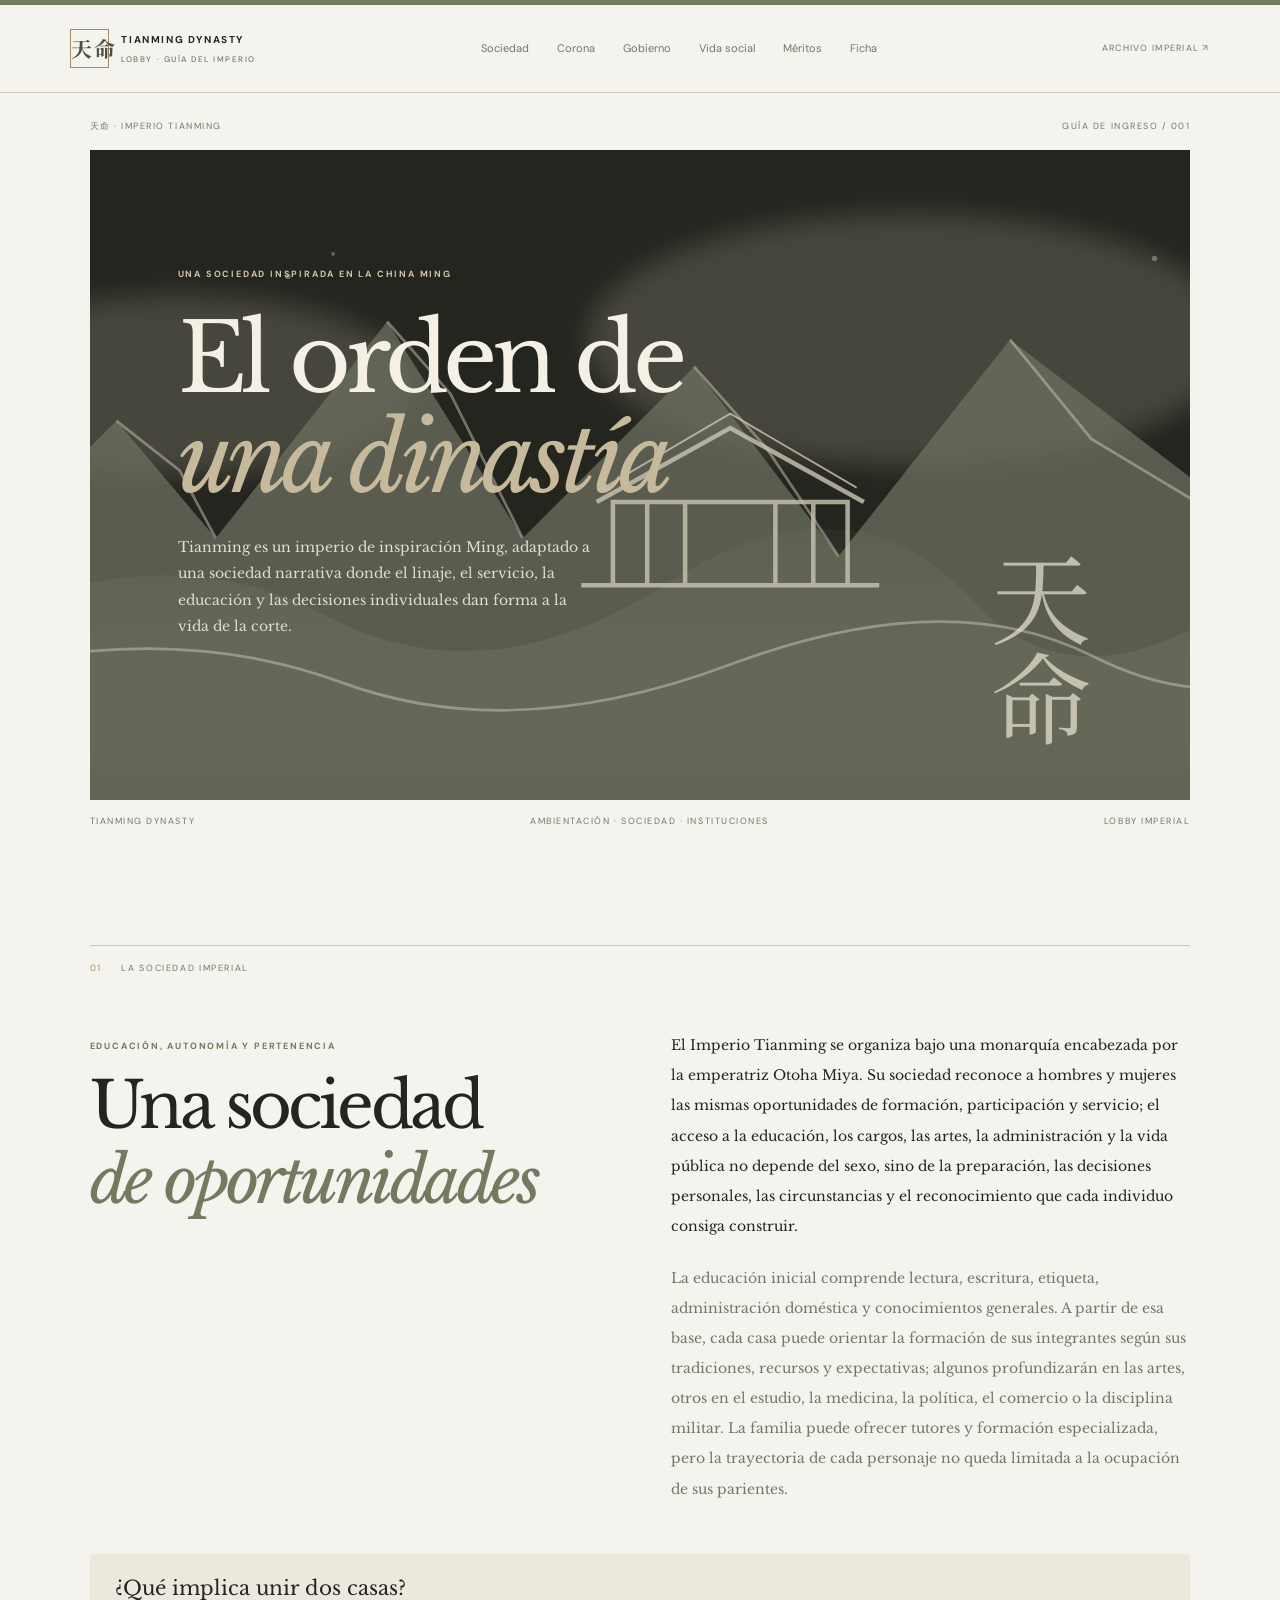
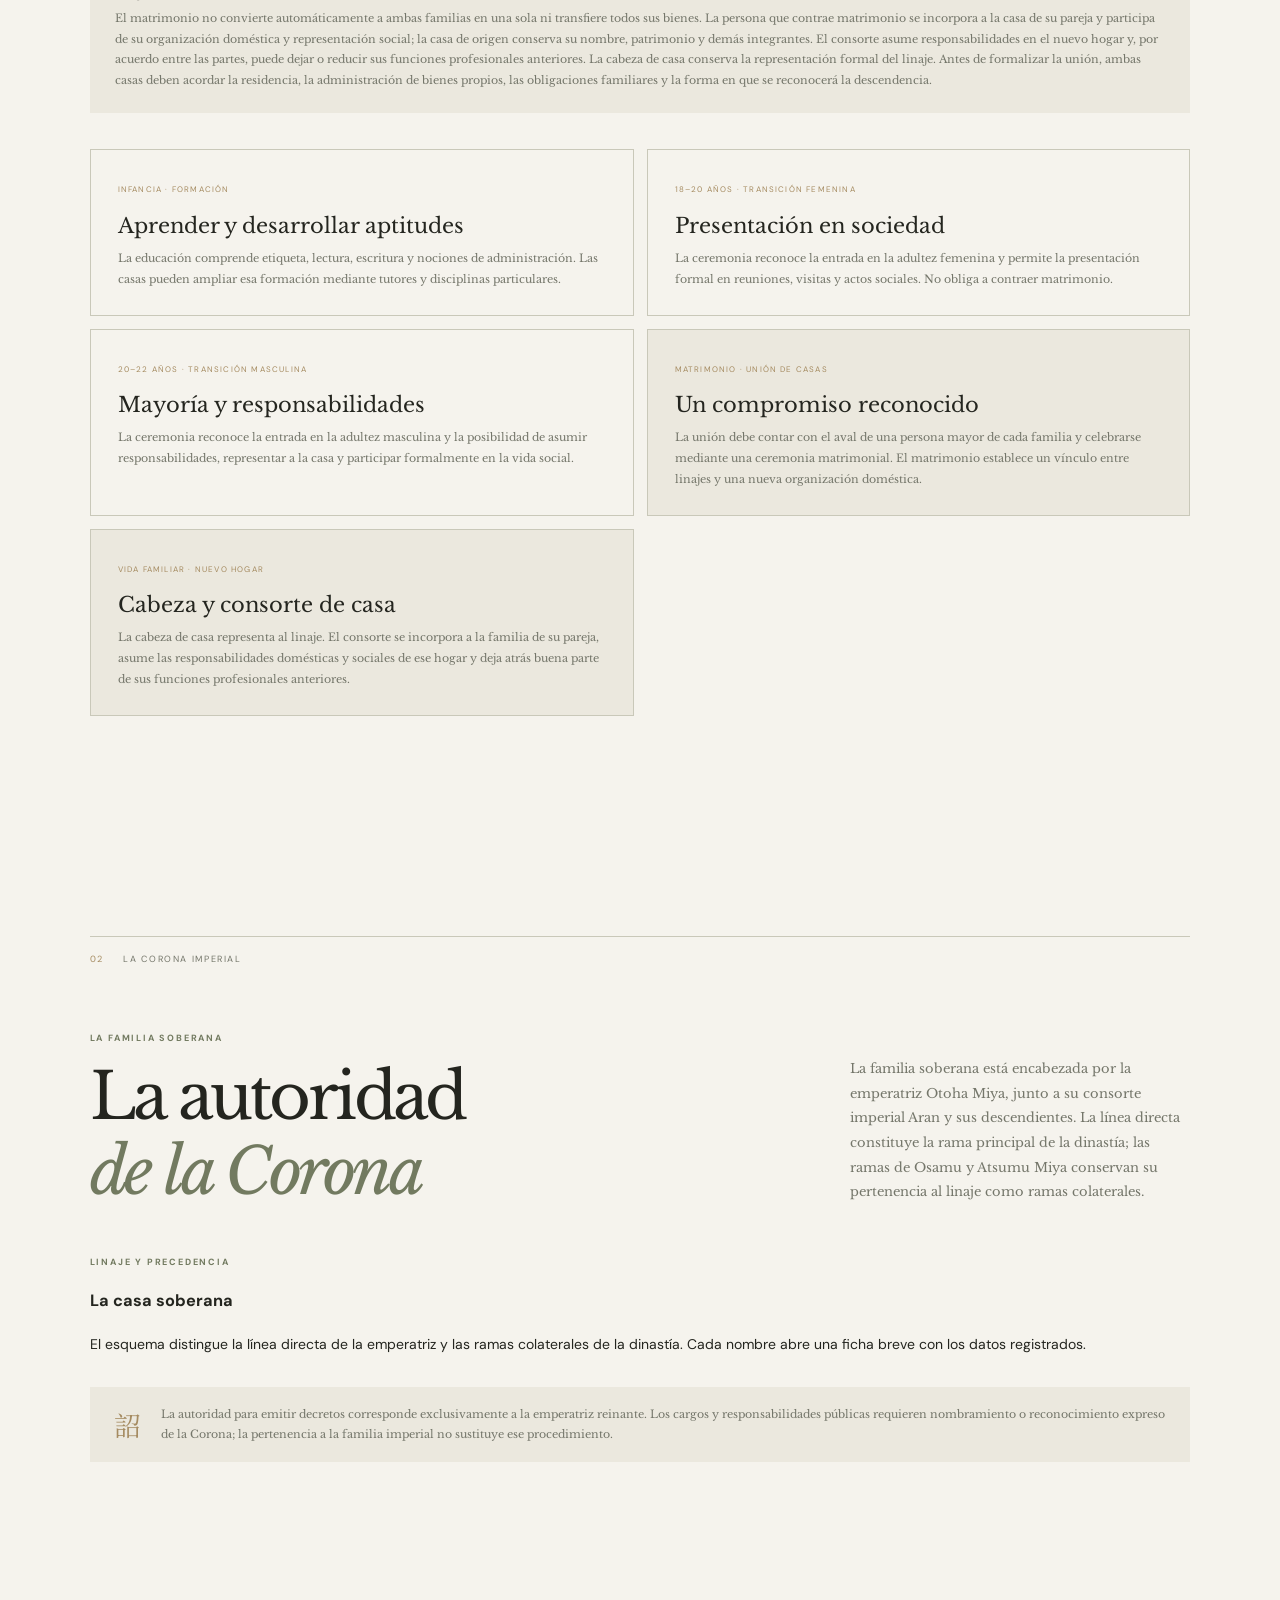
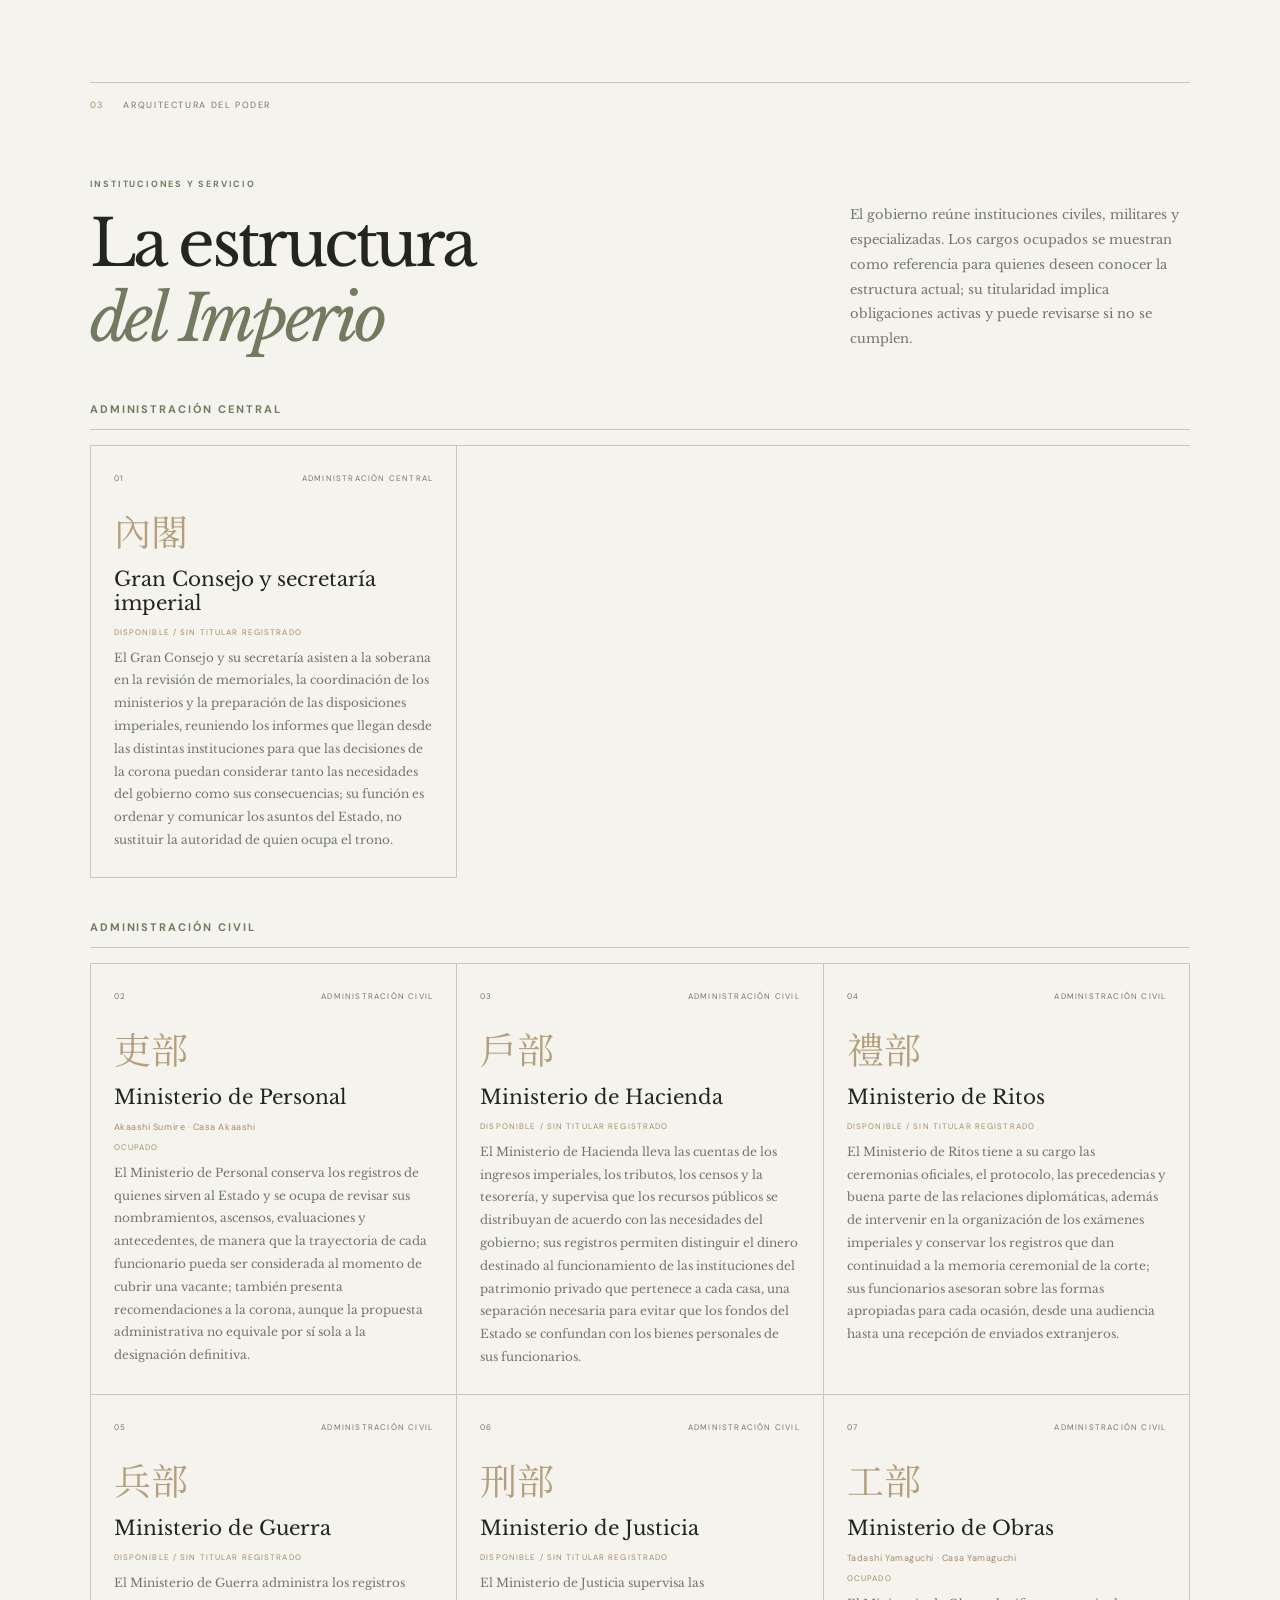
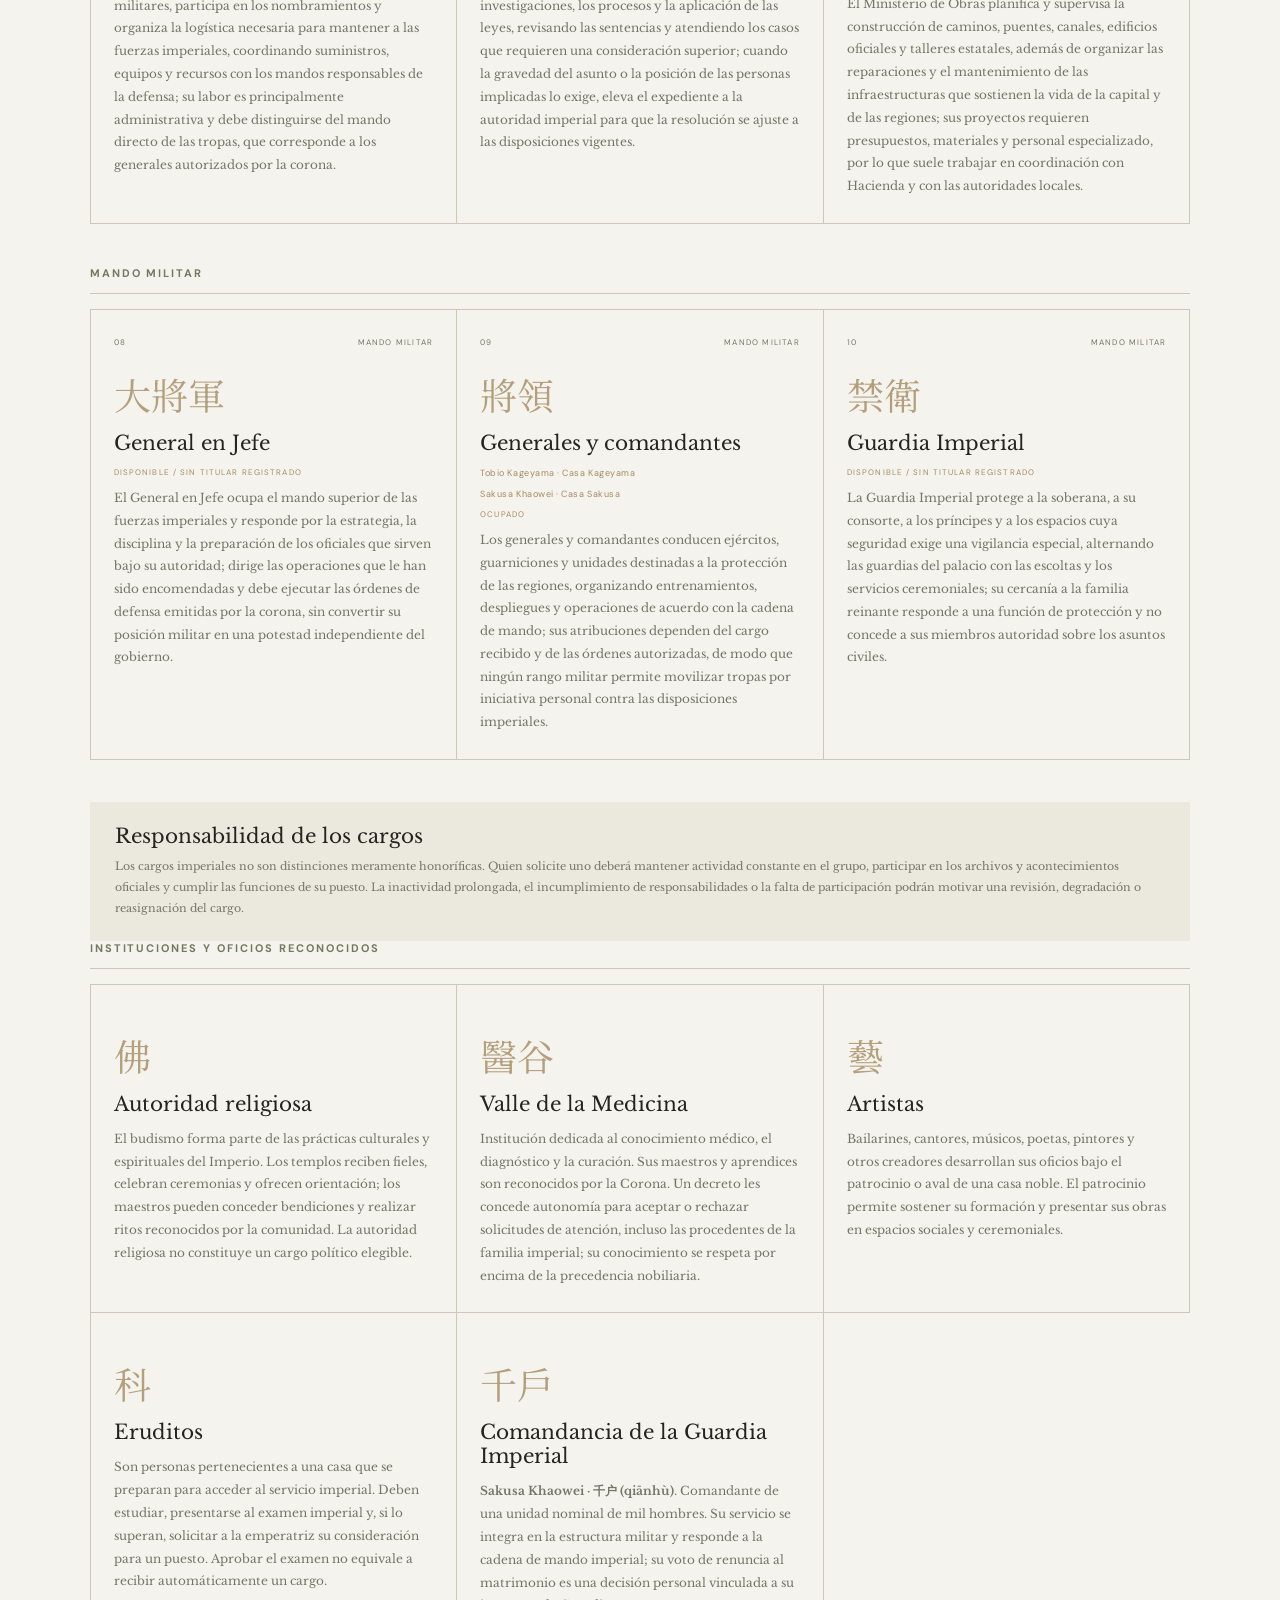
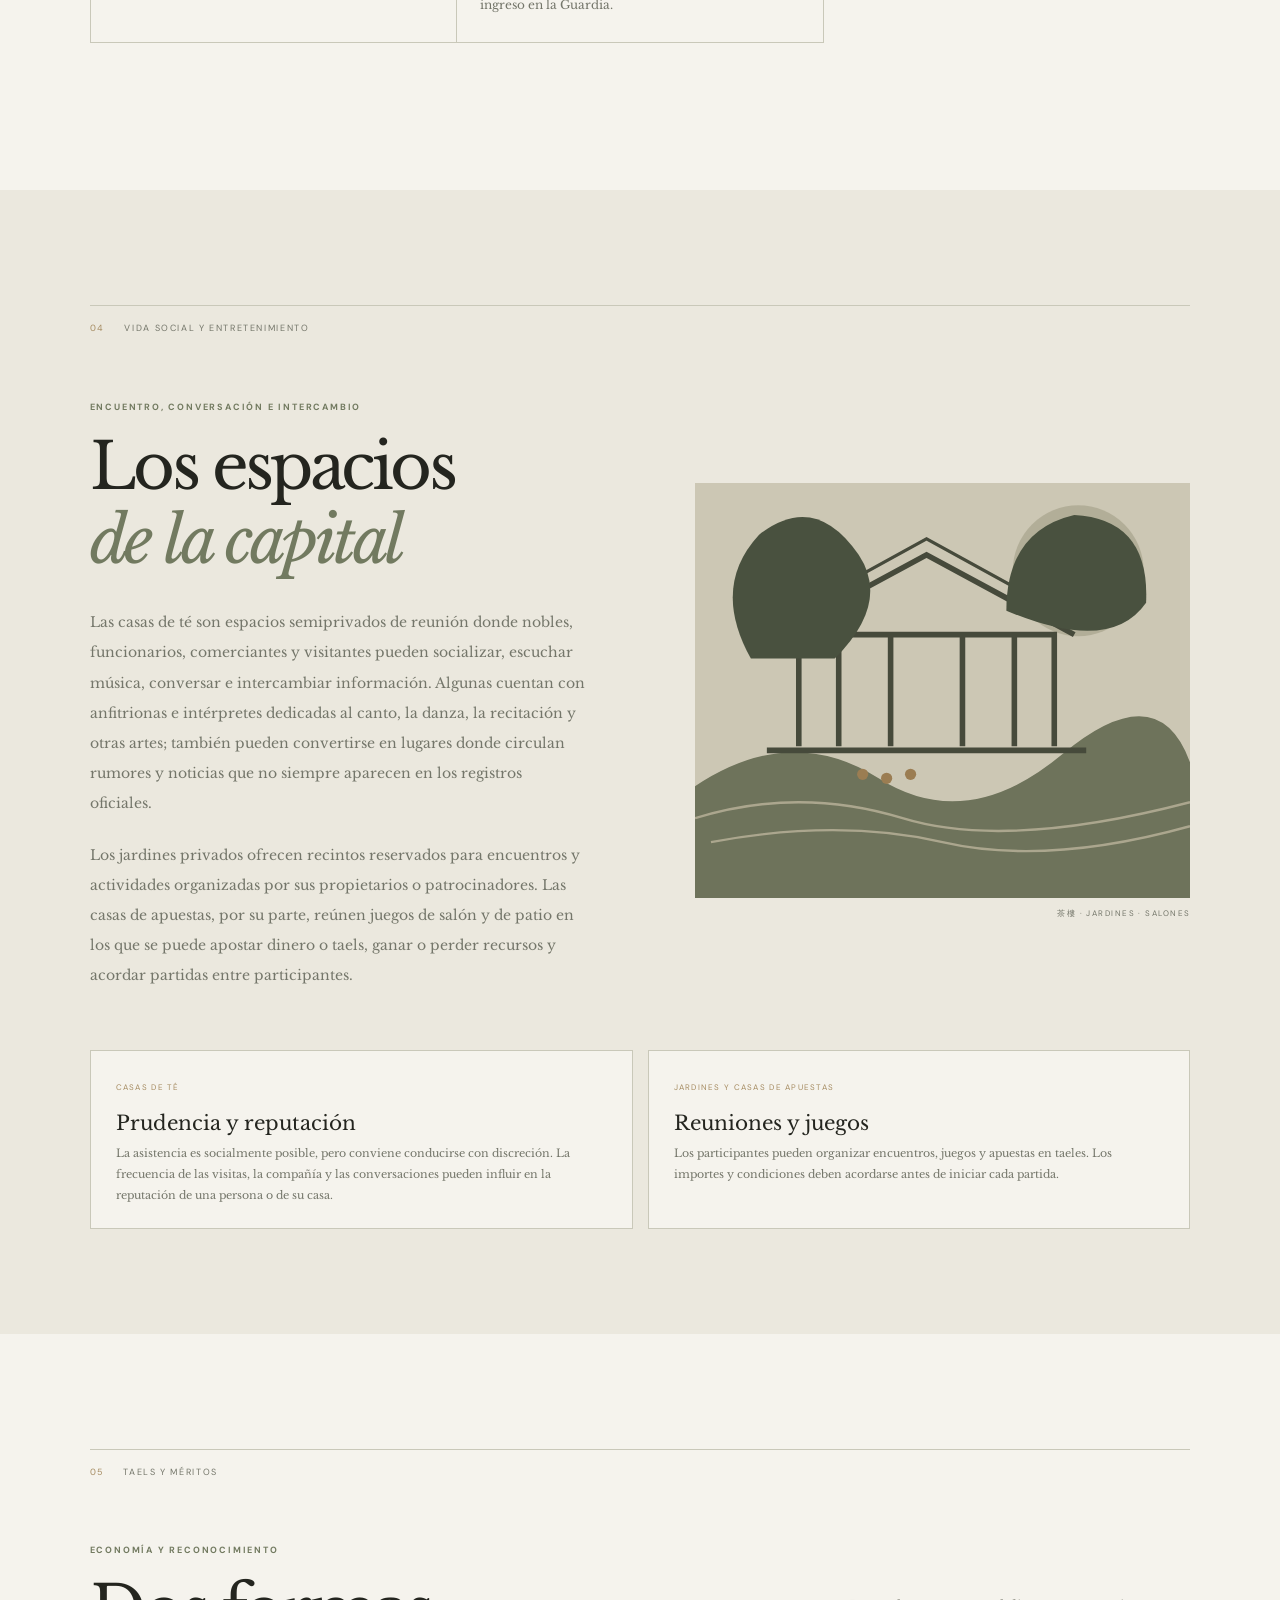
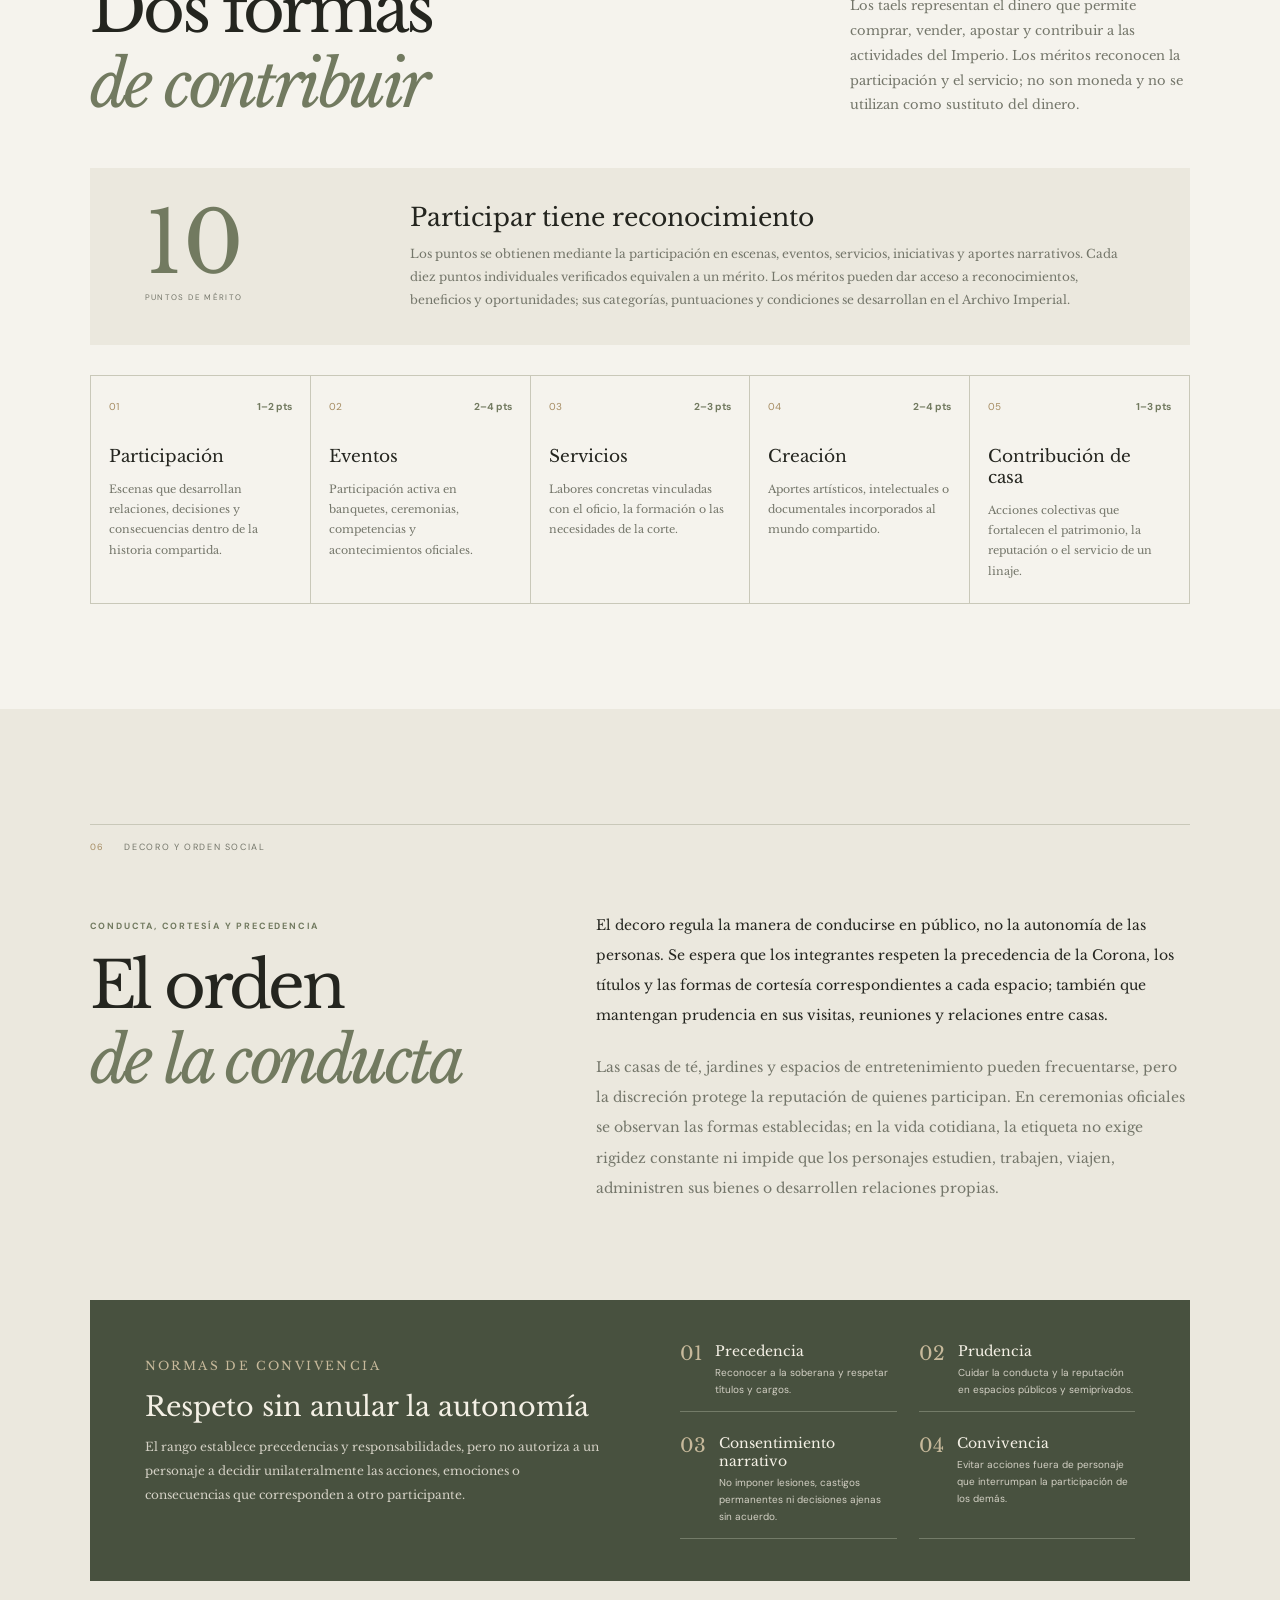
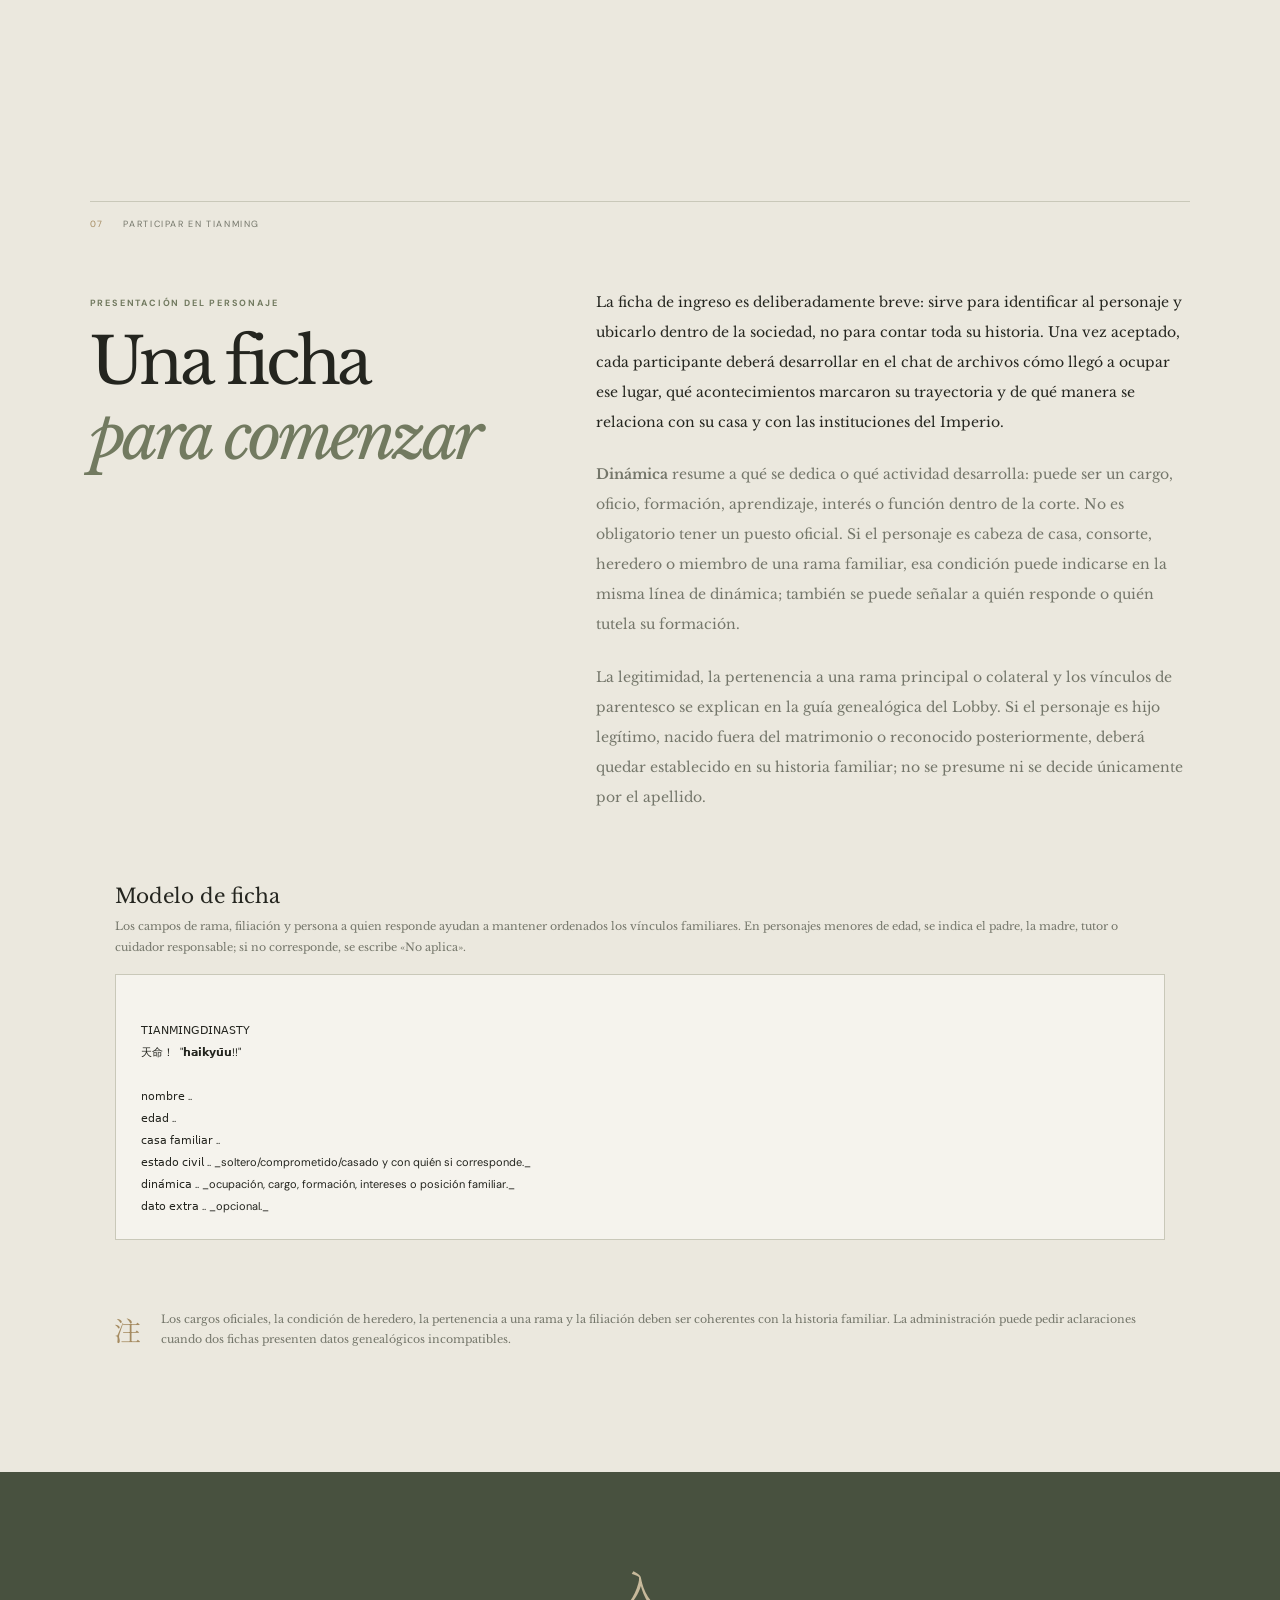
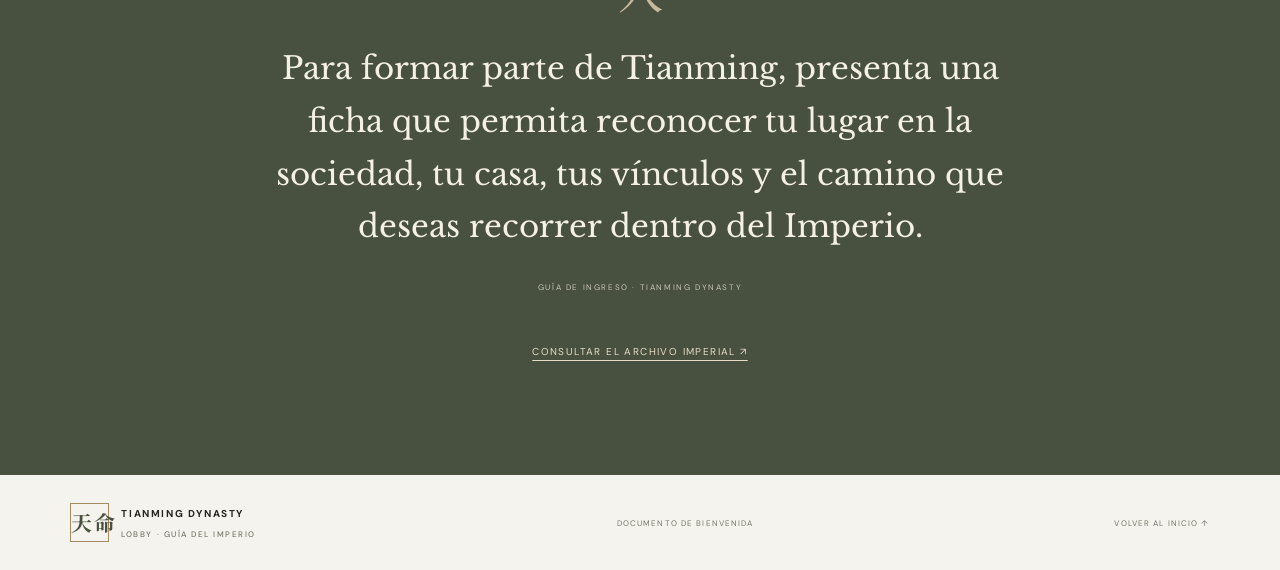
==== index.html @ 3865bdd5 "Replace imperial family cards with interactive dynasty tree" ====
<!doctype html>
<html lang="es">
<head>
  <meta charset="utf-8">
  <meta name="viewport" content="width=device-width, initial-scale=1">
  <meta name="theme-color" content="#f5f3ed">
  <meta name="description" content="Lobby público de Tianming Dynasty: ambientación, sociedad, instituciones y guía de ingreso.">
  <title>Tianming Dynasty — Lobby Imperial</title>
  <link rel="preconnect" href="https://fonts.googleapis.com">
  <link rel="preconnect" href="https://fonts.gstatic.com" crossorigin>
  <link href="https://fonts.googleapis.com/css2?family=DM+Sans:wght@400;500;600;700&family=Libre+Baskerville:ital,wght@0,400;0,700;1,400&family=Noto+Serif+SC:wght@400;500;600&display=swap" rel="stylesheet">
  <link rel="stylesheet" href="styles.css">
</head>
<body>
  <div class="topline"></div>
  <header class="site-header">
    <a class="brand" href="#inicio"><span class="brand-mark">天命</span><span>TIANMING DYNASTY<small>LOBBY · GUÍA DEL IMPERIO</small></span></a>
    <nav aria-label="Navegación principal">
      <a href="#sociedad">Sociedad</a><a href="#corona">Corona</a><a href="#poder">Gobierno</a><a href="#vida-social">Vida social</a><a href="#meritos">Méritos</a><a href="#ficha">Ficha</a>
    </nav>
    <a class="edition" href="archivo.html">ARCHIVO IMPERIAL ↗</a>
  </header>
  <main id="inicio">
    <section class="hero">
      <div class="hero-meta"><span>天命 · IMPERIO TIANMING</span><span>GUÍA DE INGRESO / 001</span></div>
      <div class="hero-image"><img src="assets/hero-ink.svg" alt="Paisaje de tinta con montañas y pabellón imperial"><div class="hero-title"><span class="eyebrow">Una sociedad inspirada en la China Ming</span><h1>El orden de<br><em>una dinastía</em></h1><p>Tianming es un imperio de inspiración Ming, adaptado a una sociedad narrativa donde el linaje, el servicio, la educación y las decisiones individuales dan forma a la vida de la corte.</p></div><span class="hero-kanji">天命</span></div>
      <div class="hero-caption"><span>TIANMING DYNASTY</span><span>AMBIENTACIÓN · SOCIEDAD · INSTITUCIONES</span><span>LOBBY IMPERIAL</span></div>
    </section>

    <section class="section intro" id="sociedad">
      <div class="section-tag"><span>01</span> LA SOCIEDAD IMPERIAL</div>
      <div class="intro-grid"><div><p class="eyebrow">Educación, autonomía y pertenencia</p><h2>Una sociedad<br><em>de oportunidades</em></h2></div><div class="prose">
        <p>El Imperio Tianming se organiza bajo una monarquía encabezada por la emperatriz Otoha Miya. Su sociedad reconoce a hombres y mujeres las mismas oportunidades de formación, participación y servicio; el acceso a la educación, los cargos, las artes, la administración y la vida pública no depende del sexo, sino de la preparación, las decisiones personales, las circunstancias y el reconocimiento que cada individuo consiga construir.</p>
        <p>La educación inicial comprende lectura, escritura, etiqueta, administración doméstica y conocimientos generales. A partir de esa base, cada casa puede orientar la formación de sus integrantes según sus tradiciones, recursos y expectativas; algunos profundizarán en las artes, otros en el estudio, la medicina, la política, el comercio o la disciplina militar. La familia puede ofrecer tutores y formación especializada, pero la trayectoria de cada personaje no queda limitada a la ocupación de sus parientes.</p>
      </div></div>
      <div class="family-contributions"><h3>¿Qué implica unir dos casas?</h3><p>El matrimonio no convierte automáticamente a ambas familias en una sola ni transfiere todos sus bienes. La persona que contrae matrimonio se incorpora a la casa de su pareja y participa de su organización doméstica y representación social; la casa de origen conserva su nombre, patrimonio y demás integrantes. El consorte asume responsabilidades en el nuevo hogar y, por acuerdo entre las partes, puede dejar o reducir sus funciones profesionales anteriores. La cabeza de casa conserva la representación formal del linaje. Antes de formalizar la unión, ambas casas deben acordar la residencia, la administración de bienes propios, las obligaciones familiares y la forma en que se reconocerá la descendencia.</p></div>
      <div class="milestone-grid lobby-milestones">
        <article class="milestone-card"><span>INFANCIA · FORMACIÓN</span><h4>Aprender y desarrollar aptitudes</h4><p>La educación comprende etiqueta, lectura, escritura y nociones de administración. Las casas pueden ampliar esa formación mediante tutores y disciplinas particulares.</p></article>
        <article class="milestone-card"><span>18–20 AÑOS · TRANSICIÓN FEMENINA</span><h4>Presentación en sociedad</h4><p>La ceremonia reconoce la entrada en la adultez femenina y permite la presentación formal en reuniones, visitas y actos sociales. No obliga a contraer matrimonio.</p></article>
        <article class="milestone-card"><span>20–22 AÑOS · TRANSICIÓN MASCULINA</span><h4>Mayoría y responsabilidades</h4><p>La ceremonia reconoce la entrada en la adultez masculina y la posibilidad de asumir responsabilidades, representar a la casa y participar formalmente en la vida social.</p></article>
        <article class="milestone-card"><span>MATRIMONIO · UNIÓN DE CASAS</span><h4>Un compromiso reconocido</h4><p>La unión debe contar con el aval de una persona mayor de cada familia y celebrarse mediante una ceremonia matrimonial. El matrimonio establece un vínculo entre linajes y una nueva organización doméstica.</p></article>
        <article class="milestone-card"><span>VIDA FAMILIAR · NUEVO HOGAR</span><h4>Cabeza y consorte de casa</h4><p>La cabeza de casa representa al linaje. El consorte se incorpora a la familia de su pareja, asume las responsabilidades domésticas y sociales de ese hogar y deja atrás buena parte de sus funciones profesionales anteriores.</p></article>
      </div>
    </section>

    <section class="section imperial-family-section" id="corona">
      <div class="section-tag"><span>02</span> LA CORONA IMPERIAL</div>
      <div class="section-heading"><div><p class="eyebrow">La familia soberana</p><h2>La autoridad<br><em>de la Corona</em></h2></div><p class="section-deck">La familia soberana está encabezada por la emperatriz Otoha Miya, junto a su consorte imperial Aran y sus descendientes. La línea directa constituye la rama principal de la dinastía; las ramas de Osamu y Atsumu Miya conservan su pertenencia al linaje como ramas colaterales.</p></div>
      <div class="integrated-heading"><p class="eyebrow">Linaje y precedencia</p><h3>La casa soberana</h3><p>El esquema distingue la línea directa de la emperatriz y las ramas colaterales de la dinastía. Cada nombre abre una ficha breve con los datos registrados.</p></div>
      <div id="lobby-imperial-tree" class="dynasty-tree"></div>
      <div id="lobby-member-profile" class="member-profile-panel" hidden></div>
      <div class="note-box"><span class="note-symbol">詔</span><p>La autoridad para emitir decretos corresponde exclusivamente a la emperatriz reinante. Los cargos y responsabilidades públicas requieren nombramiento o reconocimiento expreso de la Corona; la pertenencia a la familia imperial no sustituye ese procedimiento.</p></div>
    </section>

    <section class="section court-section" id="poder">
      <div class="section-tag"><span>03</span> ARQUITECTURA DEL PODER</div>
      <div class="section-heading"><div><p class="eyebrow">Instituciones y servicio</p><h2>La estructura<br><em>del Imperio</em></h2></div><p class="section-deck">El gobierno reúne instituciones civiles, militares y especializadas. Los cargos ocupados se muestran como referencia para quienes deseen conocer la estructura actual; su titularidad implica obligaciones activas y puede revisarse si no se cumplen.</p></div>
      <div class="institution-grid" id="lobby-institutions"></div>
      <div class="family-contributions lobby-duty"><h3>Responsabilidad de los cargos</h3><p>Los cargos imperiales no son distinciones meramente honoríficas. Quien solicite uno deberá mantener actividad constante en el grupo, participar en los archivos y acontecimientos oficiales y cumplir las funciones de su puesto. La inactividad prolongada, el incumplimiento de responsabilidades o la falta de participación podrán motivar una revisión, degradación o reasignación del cargo.</p></div>
      <div class="institution-group lobby-special">
        <h3>INSTITUCIONES Y OFICIOS RECONOCIDOS</h3>
        <div class="institution-cards">
          <article class="institution-card"><div class="card-kanji">佛</div><h4>Autoridad religiosa</h4><p>El budismo forma parte de las prácticas culturales y espirituales del Imperio. Los templos reciben fieles, celebran ceremonias y ofrecen orientación; los maestros pueden conceder bendiciones y realizar ritos reconocidos por la comunidad. La autoridad religiosa no constituye un cargo político elegible.</p></article>
          <article class="institution-card"><div class="card-kanji">醫谷</div><h4>Valle de la Medicina</h4><p>Institución dedicada al conocimiento médico, el diagnóstico y la curación. Sus maestros y aprendices son reconocidos por la Corona. Un decreto les concede autonomía para aceptar o rechazar solicitudes de atención, incluso las procedentes de la familia imperial; su conocimiento se respeta por encima de la precedencia nobiliaria.</p></article>
          <article class="institution-card"><div class="card-kanji">藝</div><h4>Artistas</h4><p>Bailarines, cantores, músicos, poetas, pintores y otros creadores desarrollan sus oficios bajo el patrocinio o aval de una casa noble. El patrocinio permite sostener su formación y presentar sus obras en espacios sociales y ceremoniales.</p></article>
          <article class="institution-card"><div class="card-kanji">科</div><h4>Eruditos</h4><p>Son personas pertenecientes a una casa que se preparan para acceder al servicio imperial. Deben estudiar, presentarse al examen imperial y, si lo superan, solicitar a la emperatriz su consideración para un puesto. Aprobar el examen no equivale a recibir automáticamente un cargo.</p></article>
          <article class="institution-card"><div class="card-kanji">千戶</div><h4>Comandancia de la Guardia Imperial</h4><p><b>Sakusa Khaowei · 千户 (qiānhù)</b>. Comandante de una unidad nominal de mil hombres. Su servicio se integra en la estructura militar y responde a la cadena de mando imperial; su voto de renuncia al matrimonio es una decisión personal vinculada a su ingreso en la Guardia.</p></article>
        </div>
      </div>
    </section>

    <section class="section tea-section" id="vida-social">
      <div class="section-tag"><span>04</span> VIDA SOCIAL Y ENTRETENIMIENTO</div>
      <div class="tea-layout"><div><p class="eyebrow">Encuentro, conversación e intercambio</p><h2>Los espacios<br><em>de la capital</em></h2><p class="prose-single">Las casas de té son espacios semiprivados de reunión donde nobles, funcionarios, comerciantes y visitantes pueden socializar, escuchar música, conversar e intercambiar información. Algunas cuentan con anfitrionas e intérpretes dedicadas al canto, la danza, la recitación y otras artes; también pueden convertirse en lugares donde circulan rumores y noticias que no siempre aparecen en los registros oficiales.</p><p class="prose-single">Los jardines privados ofrecen recintos reservados para encuentros y actividades organizadas por sus propietarios o patrocinadores. Las casas de apuestas, por su parte, reúnen juegos de salón y de patio en los que se puede apostar dinero o taels, ganar o perder recursos y acordar partidas entre participantes.</p></div><div class="tea-illustration"><img src="assets/tea-house.svg" alt="Pabellón de té entre árboles"><span>茶樓 · JARDINES · SALONES</span></div></div>
      <div class="courtesan-roles"><article><span>CASAS DE TÉ</span><h3>Prudencia y reputación</h3><p>La asistencia es socialmente posible, pero conviene conducirse con discreción. La frecuencia de las visitas, la compañía y las conversaciones pueden influir en la reputación de una persona o de su casa.</p></article><article><span>JARDINES Y CASAS DE APUESTAS</span><h3>Reuniones y juegos</h3><p>Los participantes pueden organizar encuentros, juegos y apuestas en taeles. Los importes y condiciones deben acordarse antes de iniciar cada partida.</p></article></div>
    </section>

    <section class="section merit-section" id="meritos">
      <div class="section-tag"><span>05</span> TAELS Y MÉRITOS</div>
      <div class="section-heading"><div><p class="eyebrow">Economía y reconocimiento</p><h2>Dos formas<br><em>de contribuir</em></h2></div><p class="section-deck">Los taels representan el dinero que permite comprar, vender, apostar y contribuir a las actividades del Imperio. Los méritos reconocen la participación y el servicio; no son moneda y no se utilizan como sustituto del dinero.</p></div>
      <div class="merit-intro"><div class="merit-number"><strong>10</strong><span>PUNTOS DE MÉRITO</span></div><div><h3>Participar tiene reconocimiento</h3><p>Los puntos se obtienen mediante la participación en escenas, eventos, servicios, iniciativas y aportes narrativos. Cada diez puntos individuales verificados equivalen a un mérito. Los méritos pueden dar acceso a reconocimientos, beneficios y oportunidades; sus categorías, puntuaciones y condiciones se desarrollan en el Archivo Imperial.</p></div></div>
      <div class="points-grid">
        <article class="point-card"><div class="point-head"><span>01</span><b>1–2 pts</b></div><h3>Participación</h3><p>Escenas que desarrollan relaciones, decisiones y consecuencias dentro de la historia compartida.</p></article>
        <article class="point-card"><div class="point-head"><span>02</span><b>2–4 pts</b></div><h3>Eventos</h3><p>Participación activa en banquetes, ceremonias, competencias y acontecimientos oficiales.</p></article>
        <article class="point-card"><div class="point-head"><span>03</span><b>2–3 pts</b></div><h3>Servicios</h3><p>Labores concretas vinculadas con el oficio, la formación o las necesidades de la corte.</p></article>
        <article class="point-card"><div class="point-head"><span>04</span><b>2–4 pts</b></div><h3>Creación</h3><p>Aportes artísticos, intelectuales o documentales incorporados al mundo compartido.</p></article>
        <article class="point-card"><div class="point-head"><span>05</span><b>1–3 pts</b></div><h3>Contribución de casa</h3><p>Acciones colectivas que fortalecen el patrimonio, la reputación o el servicio de un linaje.</p></article>
      </div>
    </section>

    <section class="section women-section" id="decoro">
      <div class="section-tag"><span>06</span> DECORO Y ORDEN SOCIAL</div>
      <div class="women-layout"><div><p class="eyebrow">Conducta, cortesía y precedencia</p><h2>El orden<br><em>de la conducta</em></h2></div><div class="prose"><p>El decoro regula la manera de conducirse en público, no la autonomía de las personas. Se espera que los integrantes respeten la precedencia de la Corona, los títulos y las formas de cortesía correspondientes a cada espacio; también que mantengan prudencia en sus visitas, reuniones y relaciones entre casas.</p><p>Las casas de té, jardines y espacios de entretenimiento pueden frecuentarse, pero la discreción protege la reputación de quienes participan. En ceremonias oficiales se observan las formas establecidas; en la vida cotidiana, la etiqueta no exige rigidez constante ni impide que los personajes estudien, trabajen, viajen, administren sus bienes o desarrollen relaciones propias.</p></div></div>
      <div class="agency-panel"><div><p class="eyebrow">Normas de convivencia</p><h3>Respeto sin anular la autonomía</h3><p>El rango establece precedencias y responsabilidades, pero no autoriza a un personaje a decidir unilateralmente las acciones, emociones o consecuencias que corresponden a otro participante.</p></div><div class="agency-list"><div class="agency-item"><span>01</span><div><b>Precedencia</b><small>Reconocer a la soberana y respetar títulos y cargos.</small></div></div><div class="agency-item"><span>02</span><div><b>Prudencia</b><small>Cuidar la conducta y la reputación en espacios públicos y semiprivados.</small></div></div><div class="agency-item"><span>03</span><div><b>Consentimiento narrativo</b><small>No imponer lesiones, castigos permanentes ni decisiones ajenas sin acuerdo.</small></div></div><div class="agency-item"><span>04</span><div><b>Convivencia</b><small>Evitar acciones fuera de personaje que interrumpan la participación de los demás.</small></div></div></div></div>
    </section>

    <section class="section women-section" id="ficha">
      <div class="section-tag"><span>07</span> PARTICIPAR EN TIANMING</div>
      <div class="women-layout"><div><p class="eyebrow">Presentación del personaje</p><h2>Una ficha<br><em>para comenzar</em></h2></div><div class="prose">
        <p>La ficha de ingreso es deliberadamente breve: sirve para identificar al personaje y ubicarlo dentro de la sociedad, no para contar toda su historia. Una vez aceptado, cada participante deberá desarrollar en el chat de archivos cómo llegó a ocupar ese lugar, qué acontecimientos marcaron su trayectoria y de qué manera se relaciona con su casa y con las instituciones del Imperio.</p>
        <p><b>Dinámica</b> resume a qué se dedica o qué actividad desarrolla: puede ser un cargo, oficio, formación, aprendizaje, interés o función dentro de la corte. No es obligatorio tener un puesto oficial. Si el personaje es cabeza de casa, consorte, heredero o miembro de una rama familiar, esa condición puede indicarse en la misma línea de dinámica; también se puede señalar a quién responde o quién tutela su formación.</p>
        <p>La legitimidad, la pertenencia a una rama principal o colateral y los vínculos de parentesco se explican en la guía genealógica del Lobby. Si el personaje es hijo legítimo, nacido fuera del matrimonio o reconocido posteriormente, deberá quedar establecido en su historia familiar; no se presume ni se decide únicamente por el apellido.</p>
      </div></div>
      <div class="family-contributions"><h3>Modelo de ficha</h3><p>Los campos de rama, filiación y persona a quien responde ayudan a mantener ordenados los vínculos familiares. En personajes menores de edad, se indica el padre, la madre, tutor o cuidador responsable; si no corresponde, se escribe «No aplica».</p>
        <pre class="character-template">ㅤㅤ
ㅤㅤㅤㅤㅤㅤ𝖳𝖨𝖠𝖭𝖬𝖨𝖭𝖦ㅤㅤ𝖣𝖨𝖭𝖠𝖲𝖳𝖸
ㅤㅤㅤㅤㅤㅤ天命！ ㅤㅤㅤ "𝗵𝗮𝗶𝗸𝘆𝘂̄𝘂!!"

ㅤㅤ𝗇𝗈𝗆𝖻𝗋𝖾 ㅤㅤㅤ..
ㅤㅤ𝖾𝖽𝖺𝖽 ㅤㅤㅤ..
ㅤㅤ𝖼𝖺𝗌𝖺 𝖿𝖺𝗆𝗂𝗅𝗂𝖺𝗋 ㅤㅤㅤ..
ㅤㅤ𝖾𝗌𝗍𝖺𝖽𝗈 𝖼𝗂𝗏𝗂𝗅 ㅤㅤㅤ.. _soltero/comprometido/casado y con quién si corresponde._
ㅤㅤ𝖽𝗂𝗇𝖺́𝗆𝗂𝖼𝖺 ㅤㅤㅤ.. _ocupación, cargo, formación, intereses o posición familiar._
ㅤㅤ𝖽𝖺𝗍𝗈 𝖾𝗑𝗍𝗋𝖺 ㅤㅤㅤ.. _opcional._</pre>
      </div>
      <div class="note-box"><span class="note-symbol">注</span><p>Los cargos oficiales, la condición de heredero, la pertenencia a una rama y la filiación deben ser coherentes con la historia familiar. La administración puede pedir aclaraciones cuando dos fichas presenten datos genealógicos incompatibles.</p></div>
    </section>
    <section class="closing" id="ingreso"><span class="closing-kanji">入</span><p>Para formar parte de Tianming, presenta una ficha que permita reconocer tu lugar en la sociedad, tu casa, tus vínculos y el camino que deseas recorrer dentro del Imperio.</p><small>GUÍA DE INGRESO · TIANMING DYNASTY</small><p><a class="lobby-archive-link" href="archivo.html">CONSULTAR EL ARCHIVO IMPERIAL ↗</a></p></section>
  </main>
  <footer class="footer"><a class="brand" href="#inicio"><span class="brand-mark">天命</span><span>TIANMING DYNASTY<small>LOBBY · GUÍA DEL IMPERIO</small></span></a><span>DOCUMENTO DE BIENVENIDA</span><a href="#inicio">VOLVER AL INICIO ↑</a></footer>
  <script type="module" src="js/lobby.js"></script>
</body>
</html>
---- styles.css ----
:root{color-scheme:light dark;--paper:#f5f3ed;--paper2:#ebe8de;--ink:#24251f;--muted:#74766a;--line:#c9c8b9;--olive:#727a60;--olive-dark:#48513f;--gold:#a58b61;--rose:#c7b9ad;--serif:'Libre Baskerville',Georgia,serif;--sans:'DM Sans',Arial,sans-serif;--cjk:'Noto Serif SC',serif}*{box-sizing:border-box}html{scroll-behavior:smooth}body{margin:0;background:var(--paper);color:var(--ink);font-family:var(--sans);font-size:14px;line-height:1.75}.topline{height:5px;background:var(--olive)}a{color:inherit;text-decoration:none}.site-header{max-width:1440px;margin:auto;padding:24px 5.5%;display:flex;align-items:center;justify-content:space-between;gap:25px;border-bottom:1px solid var(--line)}.brand{display:flex;align-items:center;gap:12px;font-size:10px;font-weight:700;letter-spacing:.16em;white-space:nowrap}.brand small{display:block;font-size:8px;letter-spacing:.19em;color:var(--muted);font-weight:500;margin-top:4px}.brand-mark{width:39px;height:39px;display:grid;place-items:center;border:1px solid var(--gold);font-family:var(--cjk);font-size:21px;color:var(--olive-dark)}nav{display:flex;gap:clamp(12px,2.2vw,32px);font-size:11px;color:var(--muted)}nav a:hover,.footer a:hover{color:var(--gold)}.edition{font-size:9px;letter-spacing:.14em;color:var(--muted);white-space:nowrap}.edition i{color:var(--gold);font-style:normal}.hero,.section{max-width:1440px;margin:auto;padding-left:7%;padding-right:7%}.hero{padding-top:26px}.hero-meta,.hero-caption{display:flex;justify-content:space-between;font-size:9px;letter-spacing:.17em;color:var(--muted)}.hero-image{height:min(650px,57vw);min-height:450px;position:relative;overflow:hidden;background:#252720;margin-top:15px}.hero-image>img{width:100%;height:100%;object-fit:cover;opacity:.92}.hero-title{position:absolute;left:8%;top:17%;max-width:590px;color:#f4f0e5}.eyebrow{font-size:9px;letter-spacing:.2em;text-transform:uppercase;color:var(--olive);font-weight:700}.hero-title .eyebrow{color:#d1c6a9}.hero-title h1{font:clamp(50px,7.4vw,104px)/1.06 var(--serif);font-weight:400;letter-spacing:-.055em;margin:24px 0}.hero-title h1 em{font-weight:400;color:#c7b99b}.hero-title p{max-width:420px;color:#e1ddcf;font:14px/1.9 var(--serif)}.hero-kanji{position:absolute;right:7%;bottom:8%;font:clamp(50px,8vw,100px) var(--cjk);color:#eee7d5;opacity:.7;writing-mode:vertical-rl}.hero-caption{padding:14px 0 0}.section{padding-top:115px;padding-bottom:105px}.section-tag{font-size:9px;letter-spacing:.18em;color:var(--muted);border-top:1px solid var(--line);padding-top:15px;margin-bottom:54px}.section-tag span{color:var(--gold);margin-right:16px}.intro-grid{display:grid;grid-template-columns:1fr 1.1fr;gap:10%;position:relative}.section h2{font:clamp(40px,5vw,68px)/1.17 var(--serif);letter-spacing:-.055em;font-weight:400;margin:14px 0 0}.section h2 em{color:var(--olive);font-weight:400}.vertical-note{font:14px var(--cjk);letter-spacing:.3em;color:var(--gold);margin-top:50px}.prose p,.prose-single{font:14px/2.15 var(--serif);color:var(--muted);margin:0 0 22px}.prose p:first-child{color:var(--ink)}.quote-band{background:var(--olive-dark);color:#f3f0e7;text-align:center;padding:70px 12%;position:relative}.quote-mark{font:76px var(--serif);color:#c4b18a;line-height:.7}.quote-band p{max-width:820px;margin:20px auto 18px;font:clamp(19px,2.4vw,30px)/1.65 var(--serif)}.quote-source{font-size:9px;letter-spacing:.2em;color:#d2cbb8}.section-heading{display:flex;justify-content:space-between;align-items:end;gap:60px;margin-bottom:45px}.section-deck{max-width:340px;color:var(--muted);font:13px/1.9 var(--serif);margin:0 0 5px}.institution-grid{display:grid;grid-template-columns:repeat(4,1fr);border-top:1px solid var(--line);border-left:1px solid var(--line)}.institution-card{min-height:300px;padding:25px 23px;border-right:1px solid var(--line);border-bottom:1px solid var(--line);position:relative}.card-top{display:flex;justify-content:space-between;color:var(--muted);font-size:8px;letter-spacing:.15em}.card-kanji{font:37px var(--cjk);color:var(--gold);opacity:.8;margin:28px 0 12px}.institution-card h3,.house-card h3,.inventory-card h3{font:21px var(--serif);font-weight:400;margin:0 0 12px}.institution-card p,.house-card p{font:12px/1.9 var(--serif);color:var(--muted);margin:0}.women-section{background:var(--paper2);max-width:none;padding-left:max(7%,calc((100% - 1240px)/2));padding-right:max(7%,calc((100% - 1240px)/2))}.women-layout{display:grid;grid-template-columns:.8fr 1.2fr;gap:10%}.women-intro{font:13px/2 var(--serif);color:var(--muted);max-width:420px;margin-top:28px}.women-seal{font:60px var(--cjk);color:var(--gold);display:block;margin-top:50px}.obediences{border-top:1px solid var(--line)}.obedience{display:grid;grid-template-columns:50px 1fr;gap:20px;padding:25px 0;border-bottom:1px solid var(--line)}.obedience-no{font:23px var(--serif);color:var(--gold)}.chinese-label{font:12px var(--cjk);color:var(--olive)}.obedience h3{font:22px var(--serif);font-weight:400;margin:4px 0}.obedience p{font:12px/1.9 var(--serif);color:var(--muted);margin:0}.agency-panel{margin-top:75px;background:var(--olive-dark);color:#f4f0e5;padding:42px 5%;display:grid;grid-template-columns:1fr 1fr;gap:8%}.agency-panel .eyebrow{color:#c7b99b}.agency-panel h3{font:27px var(--serif);font-weight:400;margin:10px 0}.agency-panel p{font:12px/2 var(--serif);color:#d3d0c4}.agency-list{display:grid;grid-template-columns:1fr 1fr;gap:22px}.agency-item{display:flex;gap:13px;border-bottom:1px solid #737b68;padding-bottom:13px}.agency-item>span{font:19px var(--serif);color:#c7b99b}.agency-item b,.agency-item small{display:block}.agency-item b{font:14px var(--serif);font-weight:400}.agency-item small{font-size:10px;color:#d3d0c4;line-height:1.7;margin-top:4px}.house-grid{display:grid;grid-template-columns:repeat(3,1fr);gap:14px}.house-card{border:1px solid var(--line);padding:26px;min-height:250px;position:relative}.house-index{font:25px var(--serif);color:var(--gold)}.house-type{float:right;font-size:8px;letter-spacing:.15em;color:var(--olive)}.house-card h3{margin-top:30px}.note-box{display:flex;align-items:center;gap:20px;margin-top:30px;padding:18px 24px;background:var(--paper2)}.note-symbol{font:27px var(--cjk);color:var(--gold)}.note-box p{font:11px/1.8 var(--serif);color:var(--muted);margin:0}.tea-section{background:var(--paper2);max-width:none;padding-left:max(7%,calc((100% - 1240px)/2));padding-right:max(7%,calc((100% - 1240px)/2))}.tea-layout{display:grid;grid-template-columns:1fr 1fr;gap:10%;align-items:center}.tea-layout h2{margin-bottom:28px}.tea-illustration{position:relative}.tea-illustration img{width:100%;display:block;mix-blend-mode:multiply}.tea-illustration span{display:block;text-align:right;font-size:8px;letter-spacing:.18em;color:var(--muted);margin-top:8px}.tea-note{display:flex;gap:20px;border-top:1px solid var(--line);padding-top:20px;margin-top:45px}.tea-note b{font:15px var(--serif);font-weight:400;min-width:230px}.tea-note span{font:11px/1.8 var(--serif);color:var(--muted)}.merit-intro{display:grid;grid-template-columns:220px 1fr;gap:45px;align-items:center;background:var(--paper2);padding:34px 5%;margin-bottom:30px}.merit-number strong{font:85px/.9 var(--serif);color:var(--olive);display:block}.merit-number span{font-size:8px;letter-spacing:.17em;color:var(--muted)}.merit-intro h3,.rank-heading h3{font:25px var(--serif);font-weight:400;margin:0 0 10px}.merit-intro p,.rank-heading p{font:12px/1.9 var(--serif);color:var(--muted);margin:0}.points-grid{display:grid;grid-template-columns:repeat(5,1fr);border-top:1px solid var(--line);border-left:1px solid var(--line)}.point-card{padding:22px 18px;border-right:1px solid var(--line);border-bottom:1px solid var(--line)}.point-head{display:flex;justify-content:space-between;color:var(--gold);font-size:10px}.point-head b{color:var(--olive)}.point-card h3{font:17px var(--serif);font-weight:400;margin:30px 0 12px}.point-card p{font:11px/1.85 var(--serif);color:var(--muted);margin:0}.rank-table-wrap{margin-top:70px;display:grid;grid-template-columns:.75fr 1.25fr;gap:8%}.rank-heading h3{font-size:29px}.rank-table{border-top:1px solid var(--line)}.rank-row{display:grid;grid-template-columns:40px 1fr 100px 1.5fr;align-items:start;gap:14px;padding:17px 0;border-bottom:1px solid var(--line)}.rank-no,.rank-merit{color:var(--gold);font-size:10px}.rank-row>b{font:14px var(--serif);font-weight:400}.rank-row p{font:10px/1.7 var(--serif);color:var(--muted);margin:0}.merit-footnote{display:flex;gap:14px;margin-top:28px;color:var(--muted)}.merit-footnote span{font:25px var(--cjk);color:var(--gold)}.merit-footnote p{font:11px/1.8 var(--serif);margin:0}.inventory-section{background:var(--paper2);max-width:none;padding-left:max(7%,calc((100% - 1240px)/2));padding-right:max(7%,calc((100% - 1240px)/2))}.inventory-grid{display:grid;grid-template-columns:repeat(3,1fr);gap:13px}.inventory-card{background:var(--paper);padding:25px;min-height:255px}.inventory-card>span,.inventory-card>small{font-size:8px;letter-spacing:.15em;color:var(--olive)}.inventory-card h3{margin:15px 0 5px}.inventory-card ul{padding-left:17px;margin:17px 0 0;color:var(--muted);font:11px/2 var(--serif)}.auction-head{display:flex;justify-content:space-between;align-items:end;gap:50px;margin-bottom:40px}.auction-head>p{max-width:390px;color:var(--muted);font:12px/2 var(--serif)}.auction-list{border-top:1px solid var(--line)}.auction-lot{display:grid;grid-template-columns:1fr 200px;gap:25px;padding:23px 0;border-bottom:1px solid var(--line);align-items:center}.auction-lot span{font-size:8px;letter-spacing:.16em;color:var(--gold)}.auction-lot h3{font:21px var(--serif);font-weight:400;margin:5px 0}.auction-lot p{font:11px/1.8 var(--serif);color:var(--muted);margin:0;max-width:700px}.auction-lot strong{font:12px var(--serif);font-weight:400;color:var(--olive);text-align:right}.auction-note{font-size:10px;color:var(--muted);margin-top:18px}.agenda-section{background:var(--paper2);max-width:none;padding-left:max(7%,calc((100% - 1240px)/2));padding-right:max(7%,calc((100% - 1240px)/2))}.agenda-grid{display:grid;grid-template-columns:repeat(2,1fr);gap:1px;background:var(--line);border:1px solid var(--line)}.agenda-card{background:var(--paper2);padding:24px 27px;min-height:230px}.agenda-meta{display:flex;justify-content:space-between;color:var(--gold);font-size:8px;letter-spacing:.16em}.agenda-card h3{font:20px var(--serif);font-weight:400;margin:20px 0 8px}.agenda-card>p{font:11px/1.8 var(--serif);color:var(--muted);margin:0}.agenda-opportunity{border-top:1px solid var(--line);padding-top:12px;margin-top:15px}.agenda-opportunity b,.agenda-opportunity span{display:block}.agenda-opportunity b{font-size:8px;letter-spacing:.13em;color:var(--olive)}.agenda-opportunity span{font:10px/1.7 var(--serif);color:var(--muted);margin-top:4px}.host-note{display:flex;gap:20px;align-items:center;margin-top:27px;padding:20px 24px;background:var(--olive-dark);color:#f2eee3}.host-note>span{font:35px var(--cjk);color:#c7b99b}.host-note p{font:12px/1.8 var(--serif);margin:0}.standings-list{border-top:1px solid var(--line)}.standing{display:grid;grid-template-columns:70px 1fr 90px;gap:20px;padding:22px 0;border-bottom:1px solid var(--line);align-items:start}.standing-rank{font:27px var(--serif);color:var(--gold)}.standing-main h3{font:20px var(--serif);font-weight:400;margin:0}.standing-main>span{font-size:9px;color:var(--muted)}.standing>strong{font:25px var(--serif);font-weight:400;text-align:right;color:var(--olive)}.standing>strong small{font:8px var(--sans);display:block;letter-spacing:.15em}.member-list{display:flex;gap:20px;flex-wrap:wrap;margin-top:10px}.member-list span{font-size:10px;color:var(--muted)}.member-list b{color:var(--olive);font-weight:500}.empty-ledger{text-align:center;padding:60px 20px;border:1px dashed var(--line)}.empty-ledger>span{font:44px var(--cjk);color:var(--gold)}.empty-ledger p{font:19px var(--serif)}.empty-ledger small,.standings-note{color:var(--muted);font-size:10px}.decorum-section{padding-top:35px}.decorum-layout{display:grid;grid-template-columns:.8fr 1.2fr;gap:10%}.decorum-layout>div:nth-child(2)>p{font:12px/2 var(--serif);color:var(--muted)}.decorum-layout ul{padding-left:18px;color:var(--muted);font:11px/2 var(--serif)}.deduction-note{border-left:2px solid var(--gold);padding-left:15px}.closing{background:var(--olive-dark);color:#f4f0e5;text-align:center;padding:85px 12%}.closing-kanji{font:45px var(--cjk);color:#c7b99b}.closing p{font:clamp(20px,2.5vw,31px)/1.7 var(--serif);max-width:780px;margin:20px auto}.closing small{font-size:8px;letter-spacing:.2em;color:#c7c6b7}.footer{max-width:1440px;margin:auto;padding:28px 5.5%;display:flex;align-items:center;justify-content:space-between;gap:20px}.footer>span,.footer>a:last-child{font-size:8px;letter-spacing:.14em;color:var(--muted)}
@media(max-width:900px){.site-header{flex-wrap:wrap}.site-header nav{order:3;width:100%;overflow-x:auto;padding:5px 0 2px}.edition{margin-left:auto}.institution-grid{grid-template-columns:repeat(2,1fr)}.points-grid{grid-template-columns:repeat(2,1fr)}.inventory-grid{grid-template-columns:repeat(2,1fr)}.rank-table-wrap{grid-template-columns:1fr;gap:25px}.agency-panel{grid-template-columns:1fr}.section-heading,.auction-head{align-items:start;flex-direction:column;gap:20px}.section-deck{max-width:600px}}
@media(max-width:620px){body{font-size:13px}.site-header{padding:17px 5%}.brand{font-size:9px}.edition{display:none}.hero,.section{padding-left:5%;padding-right:5%}.hero-image{height:590px;min-height:0}.hero-title{top:18%;left:7%;right:7%}.hero-title h1{font-size:54px}.hero-title p{font-size:12px}.hero-kanji{font-size:56px}.hero-caption{font-size:7px}.section{padding-top:75px;padding-bottom:70px}.section-tag{margin-bottom:35px}.intro-grid,.women-layout,.tea-layout,.decorum-layout{grid-template-columns:1fr;gap:35px}.section h2{font-size:46px}.vertical-note{margin-top:20px}.institution-grid{grid-template-columns:1fr}.institution-card{min-height:0}.women-section,.tea-section,.inventory-section,.agenda-section{padding-left:5%;padding-right:5%}.agency-panel{padding:30px 7%}.agency-list{grid-template-columns:1fr}.house-grid,.inventory-grid{grid-template-columns:1fr}.merit-intro{grid-template-columns:1fr;gap:18px}.merit-number strong{font-size:68px}.points-grid{grid-template-columns:1fr}.rank-row{grid-template-columns:25px 1fr 80px}.rank-row p{grid-column:2/4}.auction-lot{grid-template-columns:1fr}.auction-lot strong{text-align:left}.agenda-grid{grid-template-columns:1fr}.agenda-card{min-height:0}.standing{grid-template-columns:40px 1fr 60px;gap:10px}.member-list{gap:8px 14px}.footer{padding:24px 5%;flex-wrap:wrap}.footer>span{order:3;width:100%}.quote-band{padding:55px 7%}.tea-note{flex-direction:column;gap:8px}.closing{padding:65px 7%}}
@media(prefers-color-scheme:dark){:root{--paper:#171915;--paper2:#20231d;--ink:#e9e5d9;--muted:#aaa99a;--line:#414438;--olive:#a5ad8b;--olive-dark:#30382d;--gold:#b79b6c;--rose:#8e8278}.brand-mark{color:#c4c6a8}.hero-image{background:#171915}.tea-illustration img{mix-blend-mode:screen;opacity:.75}.inventory-card{background:#171915}.agenda-card{background:#20231d}.note-box{background:#292d25}.merit-intro{background:#292d25}.hero-image>img{opacity:.78}.hero-title{color:#f4f0e5}}
.games-section{background:var(--paper)}.games-grid{display:grid;grid-template-columns:repeat(5,1fr);border:1px solid var(--line)}.game-card{padding:22px 18px;border-right:1px solid var(--line);min-height:230px}.game-card:last-child{border-right:0}.game-card>span{font-size:8px;letter-spacing:.14em;color:var(--gold)}.game-card h3{font:21px var(--serif);font-weight:400;margin:28px 0 10px}.game-card p{font:10px/1.8 var(--serif);color:var(--muted);min-height:92px}.game-card strong{font:12px var(--serif);font-weight:400;color:var(--olive)}
@media(max-width:900px){.games-grid{grid-template-columns:repeat(2,1fr)}.game-card:nth-child(2n){border-right:0}.game-card{border-bottom:1px solid var(--line)}}
@media(max-width:620px){.games-grid{grid-template-columns:1fr}.game-card{border-right:0}.game-card p{min-height:0}}
.courtesan-roles{display:grid;grid-template-columns:1fr 1fr;gap:15px;margin-top:38px}.courtesan-roles article{padding:22px 25px;border:1px solid var(--line);background:var(--paper)}.courtesan-roles article>span{font-size:8px;letter-spacing:.16em;color:var(--gold)}.courtesan-roles h3{font:20px var(--serif);font-weight:400;margin:13px 0 8px}.courtesan-roles p{font:11px/1.9 var(--serif);color:var(--muted);margin:0}
@media(max-width:620px){.courtesan-roles{grid-template-columns:1fr}}

/* Encabezado simplificado en pantallas pequeñas: se retira la ilustración para priorizar la lectura. */
@media(max-width:620px){
  .hero-image{height:auto;min-height:0;background:var(--olive-dark);overflow:hidden}
  .hero-image>img{display:none}
  .hero-title{position:relative;inset:auto;max-width:none;padding:54px 8% 62px}
  .hero-title h1{font-size:clamp(43px,12vw,56px);margin:18px 0}
  .hero-title p{max-width:34ch}
  .hero-kanji{right:6%;bottom:6%;font-size:42px;opacity:.35}
}

/* Jerarquía institucional y archivo económico familiar */
.institution-grid{display:block;border:0}
.institution-group{margin:0 0 42px}
.institution-group>h3{font:11px var(--sans);letter-spacing:.18em;color:var(--olive);font-weight:700;padding:0 0 13px;border-bottom:1px solid var(--line);margin:0 0 15px}
.institution-cards{display:grid;grid-template-columns:repeat(3,minmax(0,1fr));border-top:1px solid var(--line);border-left:1px solid var(--line)}
.institution-card{min-height:0}
.institution-card h4{font:20px var(--serif);font-weight:400;margin:0 0 12px}
.institution-card .card-kanji{margin:18px 0 10px}
.family-wealth{font:10px/1.7 var(--serif);color:var(--gold);margin:8px 0}
.family-record{grid-template-columns:55px minmax(0,1fr) 155px;align-items:start}
.family-budget{text-align:right;display:flex;flex-direction:column;align-items:flex-end;gap:3px}
.family-budget strong{font:24px var(--serif);font-weight:400;color:var(--olive)}
.family-budget small{font:8px var(--sans);letter-spacing:.16em;color:var(--gold)}
.family-budget span,.family-budget em{font:9px/1.5 var(--serif);color:var(--muted);font-style:normal}
.member-list{display:flex;flex-direction:column;gap:5px}
.member-list span{font:10px/1.6 var(--serif)}
@media(max-width:900px){.institution-cards{grid-template-columns:repeat(2,minmax(0,1fr))}}
@media(max-width:620px){
  .institution-cards{grid-template-columns:1fr}
  .family-record{grid-template-columns:32px minmax(0,1fr)}
  .family-budget{grid-column:2;align-items:flex-start;text-align:left;border-top:1px solid var(--line);padding-top:10px;margin-top:10px}
}

/* Guía de la familia imperial y sociedad: lectura continua y jerarquía visual */
.imperial-guide-grid{display:grid;grid-template-columns:repeat(2,minmax(0,1fr));border-top:1px solid var(--line);border-left:1px solid var(--line)}
.imperial-guide-card{padding:25px;border-right:1px solid var(--line);border-bottom:1px solid var(--line);background:var(--paper)}
.imperial-guide-card>span{font:8px var(--sans);letter-spacing:.16em;color:var(--gold)}
.imperial-guide-card h3{font:22px var(--serif);font-weight:400;margin:14px 0 10px}
.imperial-guide-card p{font:11px/1.9 var(--serif);color:var(--muted);margin:0}
@media(max-width:620px){.imperial-guide-grid{grid-template-columns:1fr}.imperial-guide-card{padding:21px}}


/* Corrección del panel de libertades: el fondo debe abarcar todos los apartados. */
.agency-panel{
  height:auto;
  min-height:0;
  max-height:none;
  overflow:visible;
  align-items:start;
  align-content:start;
}
.agency-panel>div,
.agency-list{
  min-width:0;
  min-height:0;
}
.agency-list{
  grid-auto-rows:min-content;
  align-content:start;
}
.agency-item{
  min-height:0;
}
@media(max-width:900px){
  .agency-panel{
    grid-template-columns:minmax(0,1fr);
    grid-template-rows:auto auto;
    padding-bottom:42px;
  }
  .agency-list{
    grid-template-columns:minmax(0,1fr);
    gap:18px;
  }
}


/* Identificación breve de quienes ocupan los cargos de la casa imperial. */
.imperial-guide-card .imperial-person{
  margin:0.25rem 0 0.65rem;
  font-family:var(--sans, "DM Sans", sans-serif);
  font-size:0.78rem;
  font-weight:600;
  letter-spacing:0.025em;
}
.imperial-guide-card .imperial-person span{
  color:var(--muted, #777);
  font-weight:400;
}


/* Hitos de edad y progresión familiar */
.milestone-section{margin-top:76px}
.milestone-section .section-heading{margin-bottom:30px}
.milestone-section .section-heading h3{font:30px var(--serif);font-weight:400;margin:0}
.milestone-grid{display:grid;grid-template-columns:repeat(2,minmax(0,1fr));gap:13px}
.milestone-card{padding:25px 27px;border:1px solid var(--line);background:var(--paper)}
.milestone-card>span{font:8px var(--sans);letter-spacing:.15em;color:var(--gold)}
.milestone-card h4{font:21px var(--serif);font-weight:400;margin:13px 0 9px}
.milestone-card p{font:11px/1.9 var(--serif);color:var(--muted);margin:0}
.milestone-card:nth-child(4),.milestone-card:nth-child(5){background:var(--paper2)}
@media(max-width:900px){
  .milestone-grid{grid-template-columns:1fr}
  .rank-table-wrap{grid-template-columns:1fr;gap:24px}
  .rank-row{grid-template-columns:30px minmax(0,1fr) 75px;gap:10px}
  .rank-row p{grid-column:2 / -1}
}
@media(max-width:620px){
  .milestone-section{margin-top:52px}
  .milestone-card{padding:21px}
  .rank-table-wrap{margin-top:52px}
}


/* La conducta forma parte de la guía de vida familiar, no de un apéndice aislado. */
.conduct-section{margin:56px 0 64px;padding:30px 34px;background:var(--olive-dark);color:#f4f0e5}
.conduct-layout{display:grid;grid-template-columns:.8fr 1.2fr;gap:8%;align-items:start}
.conduct-layout .eyebrow{color:#c7b99b}
.conduct-layout h3{font:29px var(--serif);font-weight:400;margin:8px 0}
.conduct-layout p{font:12px/1.95 var(--serif);color:#d3d0c4;margin:0 0 16px}
.conduct-layout ul{margin:0 0 18px;padding-left:18px;color:#f4f0e5;font:11px/2 var(--serif)}
.conduct-layout .deduction-note{border-top:1px solid #737b68;padding-top:15px;margin:0}
@media(max-width:760px){.conduct-section{padding:24px 21px}.conduct-layout{grid-template-columns:1fr;gap:16px}}

.family-subtag{display:block;margin:32px 0 14px;font:8px var(--sans);letter-spacing:.17em;color:var(--gold)}
.milestone-section>.family-subtag{margin:0 0 18px}
.rank-table-wrap>.family-subtag{grid-column:1/-1;margin:0 0 -14px}

.institution-holder{margin:0 0 9px!important;color:var(--gold)!important;font:9px var(--sans)!important;letter-spacing:.06em}


/* Recompensas solicitables y juegos agrupados con la economía familiar. */
.reward-grid{display:grid;grid-template-columns:repeat(2,minmax(0,1fr));gap:12px;margin-top:24px}
.reward-card{padding:22px 24px;border:1px solid var(--line);background:var(--paper2)}
.reward-card>span{font:8px var(--sans);letter-spacing:.16em;color:var(--gold)}
.reward-card h3{font:20px var(--serif);font-weight:400;margin:12px 0 8px}
.reward-card p{font:11px/1.85 var(--serif);color:var(--muted);margin:0}
.games-economy-block{margin-top:65px;padding-top:35px;border-top:1px solid var(--line)}
.game-category-heading{font:22px var(--serif);font-weight:400;margin:35px 0 8px}
.economy-explainer{max-width:850px;font:11px/1.9 var(--serif);color:var(--muted);margin:0 0 20px}
.family-contributions{margin-top:28px;padding:22px 25px;background:var(--paper2)}
.family-contributions h3{font:20px var(--serif);font-weight:400;margin:0 0 8px}
.family-contributions p{font:11px/1.9 var(--serif);color:var(--muted);margin:0}
@media(max-width:620px){.reward-grid{grid-template-columns:1fr}.games-economy-block{margin-top:45px}.reward-card{padding:20px}}

.rank-table-wrap{grid-template-columns:minmax(0,1fr);gap:22px}
.rank-table-wrap>.family-subtag{grid-column:1}
.reward-grid{grid-template-columns:repeat(2,minmax(0,1fr))}
@media(max-width:620px){.reward-grid{grid-template-columns:1fr}}


/* Registros unificados de personajes dentro de cada casa */
.house-roster,.house-inventory{margin-top:24px;padding-top:17px;border-top:1px solid var(--line)}
.house-roster>b,.house-inventory>b{display:block;font:9px var(--sans);letter-spacing:.16em;color:var(--gold);margin-bottom:12px}
.house-member{padding:10px 0;border-bottom:1px solid var(--line);display:grid;gap:4px}
.house-member strong{font:15px var(--serif);font-weight:400;color:var(--ink)}
.house-member span{font:10px var(--sans);color:var(--olive)}
.house-member small{font:9px/1.6 var(--serif);color:var(--muted)}
.house-inventory ul{padding-left:17px;margin:0;color:var(--muted);font:10px/1.9 var(--serif)}
.institution-status{font:8px var(--sans)!important;letter-spacing:.14em;color:var(--gold)!important;margin:4px 0 10px!important}
.lobby-duty{margin-top:28px}
.lobby-archive-link{color:#e6ddc7;text-decoration:underline;text-underline-offset:5px;font:10px var(--sans);letter-spacing:.14em}
.lobby-milestones{margin-top:36px}

.character-template{white-space:pre-wrap;overflow-wrap:anywhere;background:var(--paper);border:1px solid var(--line);padding:22px 25px;margin:16px 0 0;color:var(--ink);font:11px/2 var(--sans)}
.marriage-record{margin-top:68px;padding-top:35px;border-top:1px solid var(--line)}
.marriage-record .section-heading h3{font:30px var(--serif);font-weight:400;margin:0}


/* Decretos imperiales y listas de economía */
.decree-grid{display:grid;grid-template-columns:repeat(2,minmax(0,1fr));gap:14px;margin-top:30px}
.decree-card{padding:27px 29px;border:1px solid var(--line);background:var(--paper2)}
.decree-card>span{font:8px var(--sans);letter-spacing:.17em;color:var(--gold)}
.decree-card h3{font:22px var(--serif);font-weight:400;margin:13px 0 10px}
.decree-card p{font:11px/1.95 var(--serif);color:var(--muted);margin:0}
.family-contributions ul{padding-left:19px;margin:12px 0 0;font:11px/1.95 var(--serif);color:var(--muted)}
.family-contributions li{padding:3px 0}
.games-economy-block .game-category-heading{margin-top:24px}
@media(max-width:620px){.decree-grid{grid-template-columns:1fr}.decree-card{padding:22px}}


/* Organización de la sección de establecimientos y entretenimiento */
.tea-social-block,.tea-activities{margin-top:54px;padding-top:30px;border-top:1px solid var(--line)}
.tea-social-block h3{font:clamp(25px,3vw,34px) var(--serif);font-weight:400;margin:12px 0 18px}
.tea-social-block p{max-width:880px;font:12px/2 var(--serif);color:var(--muted);margin:0 0 13px}
.tea-activities .courtesan-roles{margin-top:22px}
.tea-activities .courtesan-roles article{min-height:180px}
.tea-section .games-economy-block{margin-top:55px;padding-top:32px;border-top:1px solid var(--line)}
.tea-section .game-category-heading{margin-top:28px}
.tea-section .game-category-heading:first-of-type{margin-top:20px}
.tea-section .economy-explainer{max-width:850px;font:12px/1.95 var(--serif);color:var(--muted)}
.tea-section .games-grid{margin-top:18px}
@media(max-width:620px){.tea-social-block,.tea-activities{margin-top:38px;padding-top:24px}.tea-activities .courtesan-roles article{min-height:0}}


/* Proclamaciones imperiales integradas en la crónica */
.imperial-edicts{display:grid;grid-template-columns:1fr;gap:14px;margin:42px 0 8px}
.imperial-edict{position:relative;padding:28px 32px 22px;border:1px solid var(--line);background:var(--paper2)}
.imperial-edict>p{max-width:850px;margin:0;font:13px/2 var(--serif);color:var(--ink)}
.imperial-edict footer{display:flex;align-items:center;gap:13px;justify-content:flex-end;margin-top:22px;padding-top:14px;border-top:1px solid var(--line);font:9px var(--sans);letter-spacing:.08em;color:var(--muted)}
.imperial-edict footer strong{font:italic 15px var(--serif);letter-spacing:0;color:var(--ink)}
.imperial-edict .edict-seal{display:inline-grid;place-items:center;width:35px;height:35px;border:1px solid var(--gold);color:var(--gold);font:19px var(--serif);margin-left:5px}
@media(max-width:620px){.imperial-edict{padding:22px 20px 18px}.imperial-edict footer{flex-wrap:wrap;gap:9px}.imperial-edict footer span:first-child{width:100%;text-align:right}}
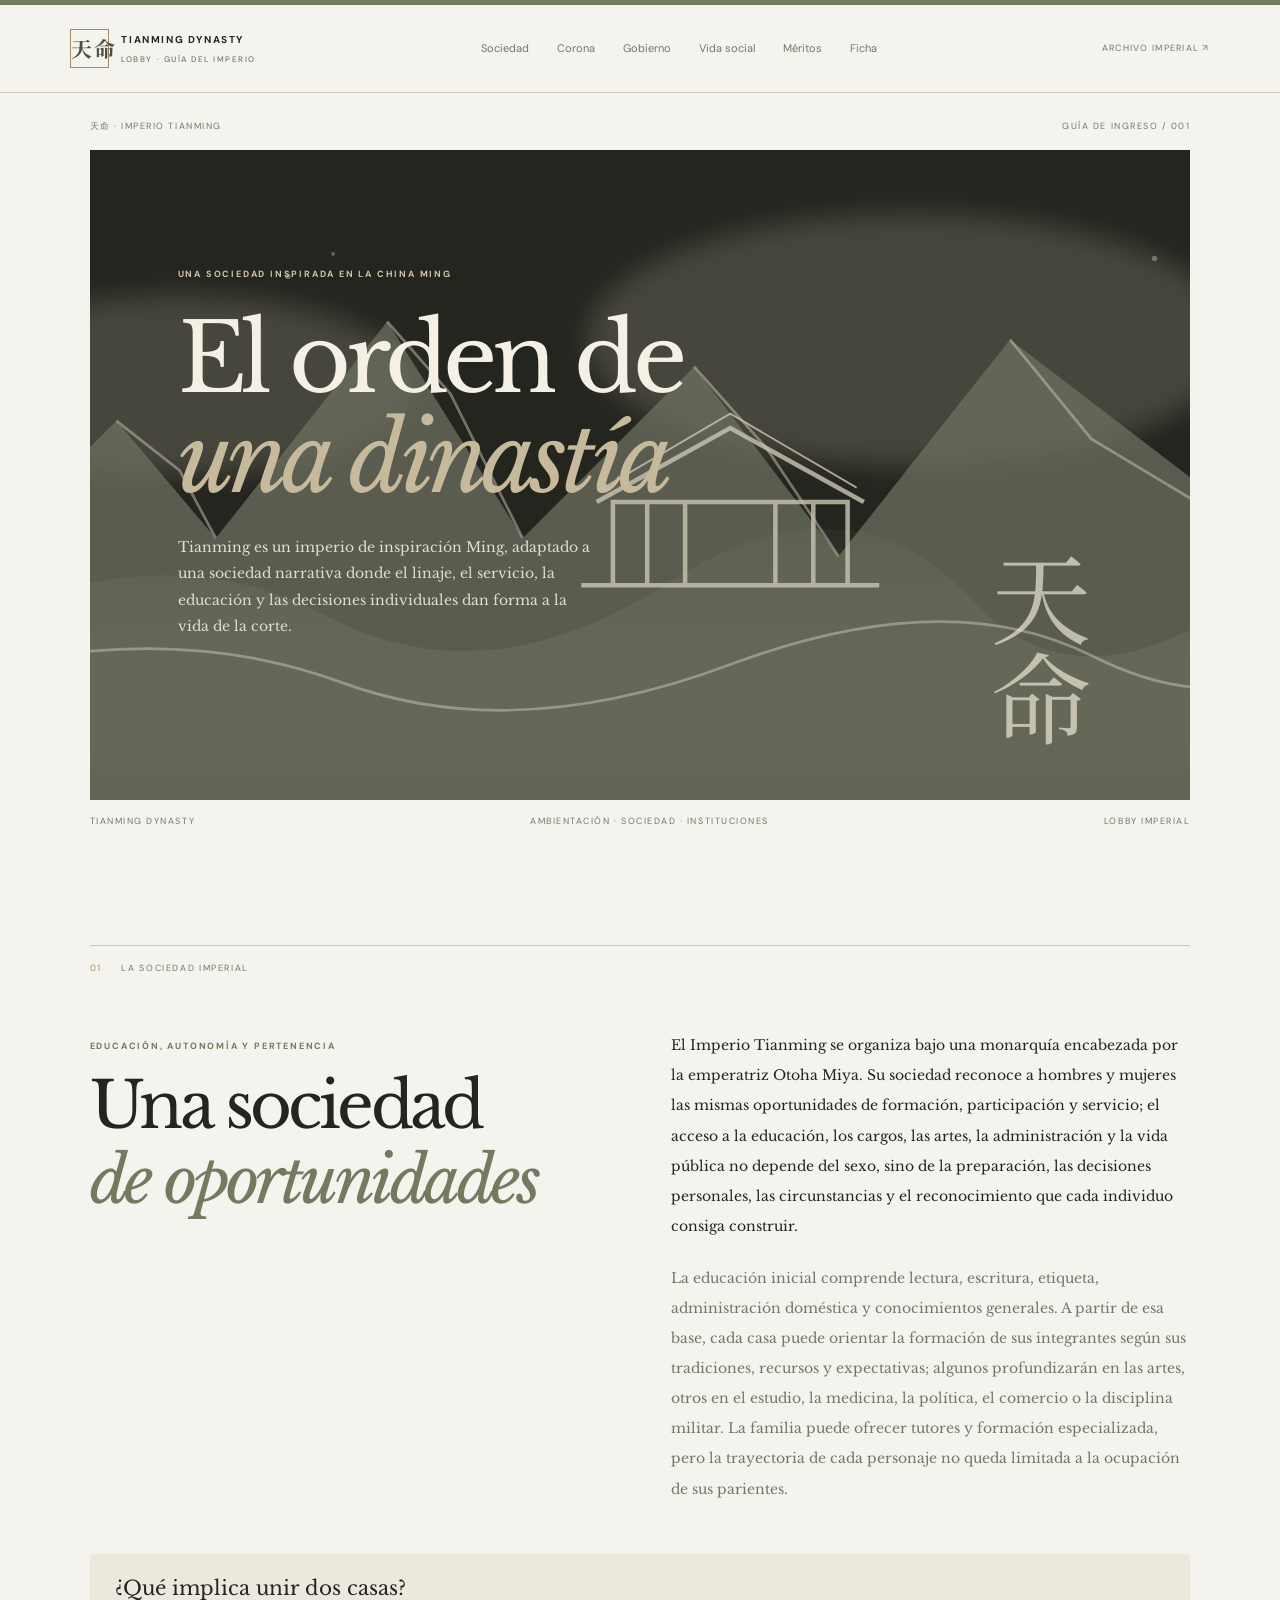
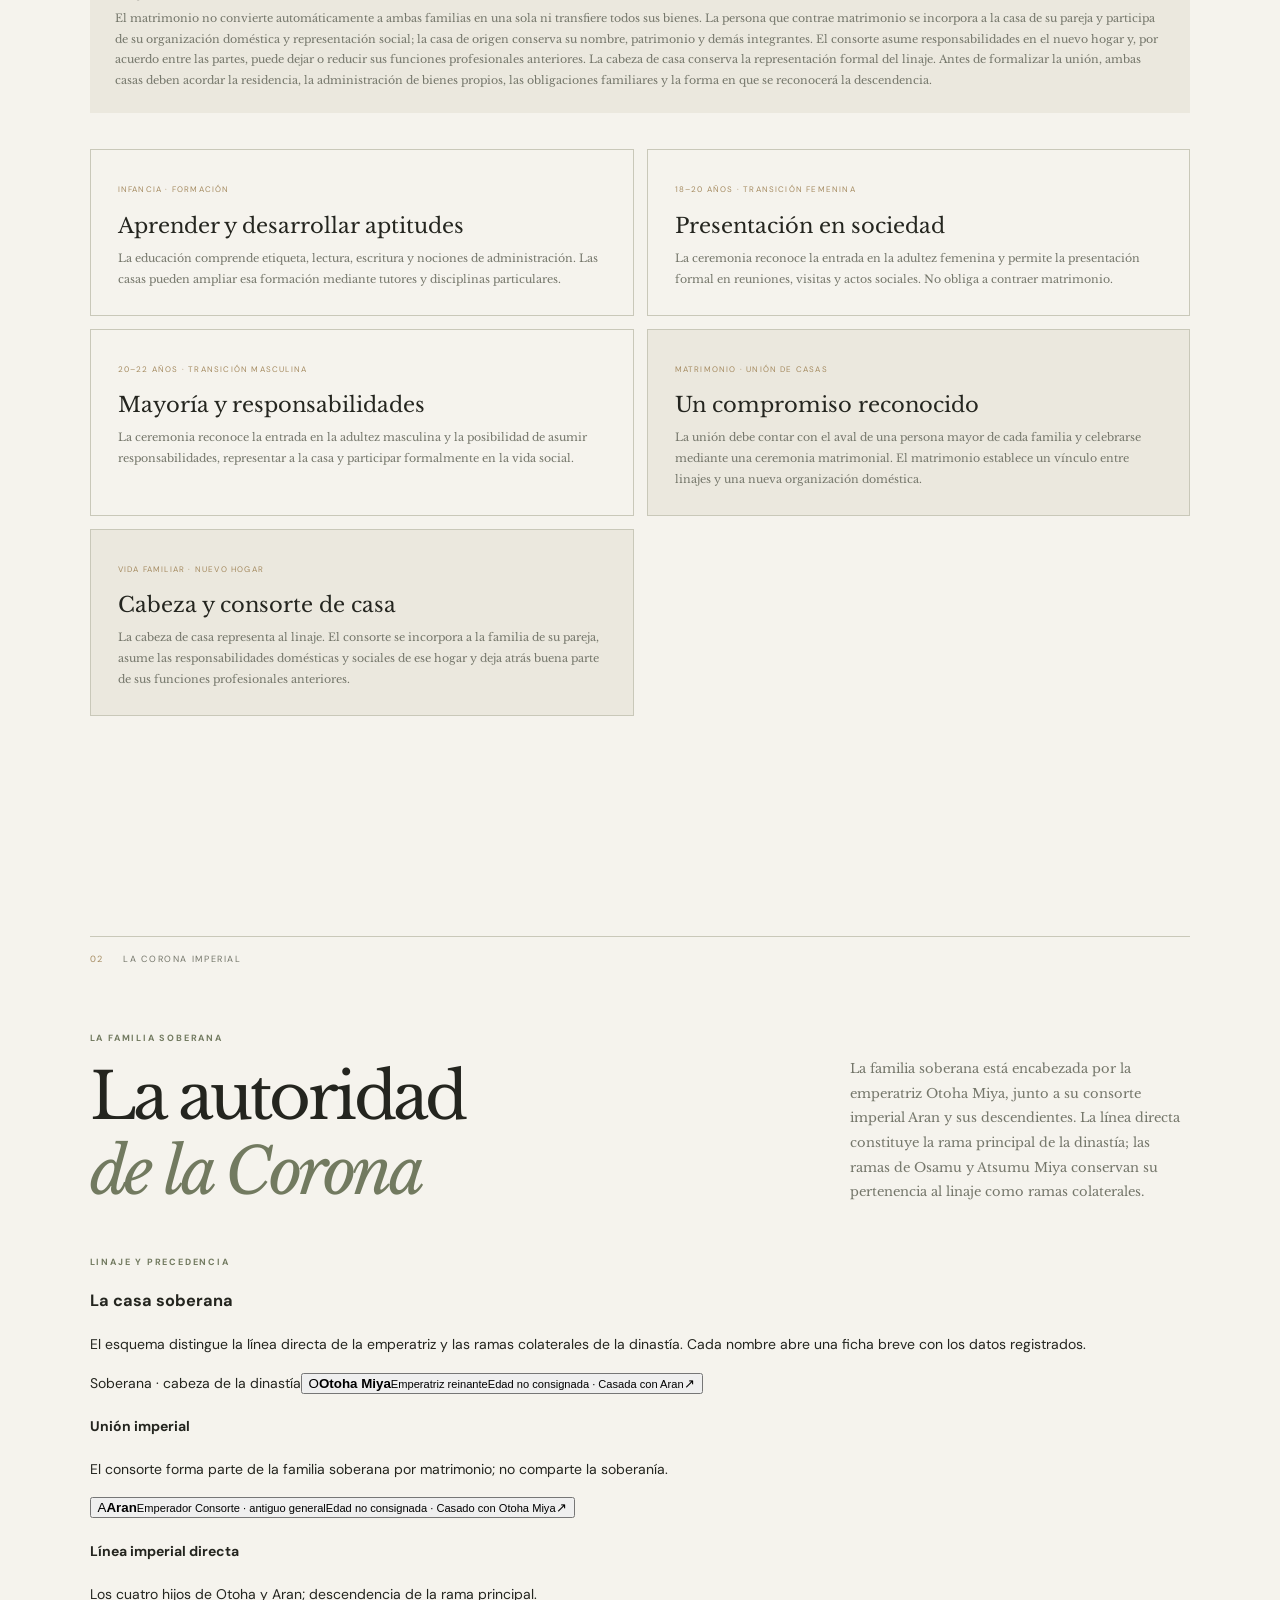
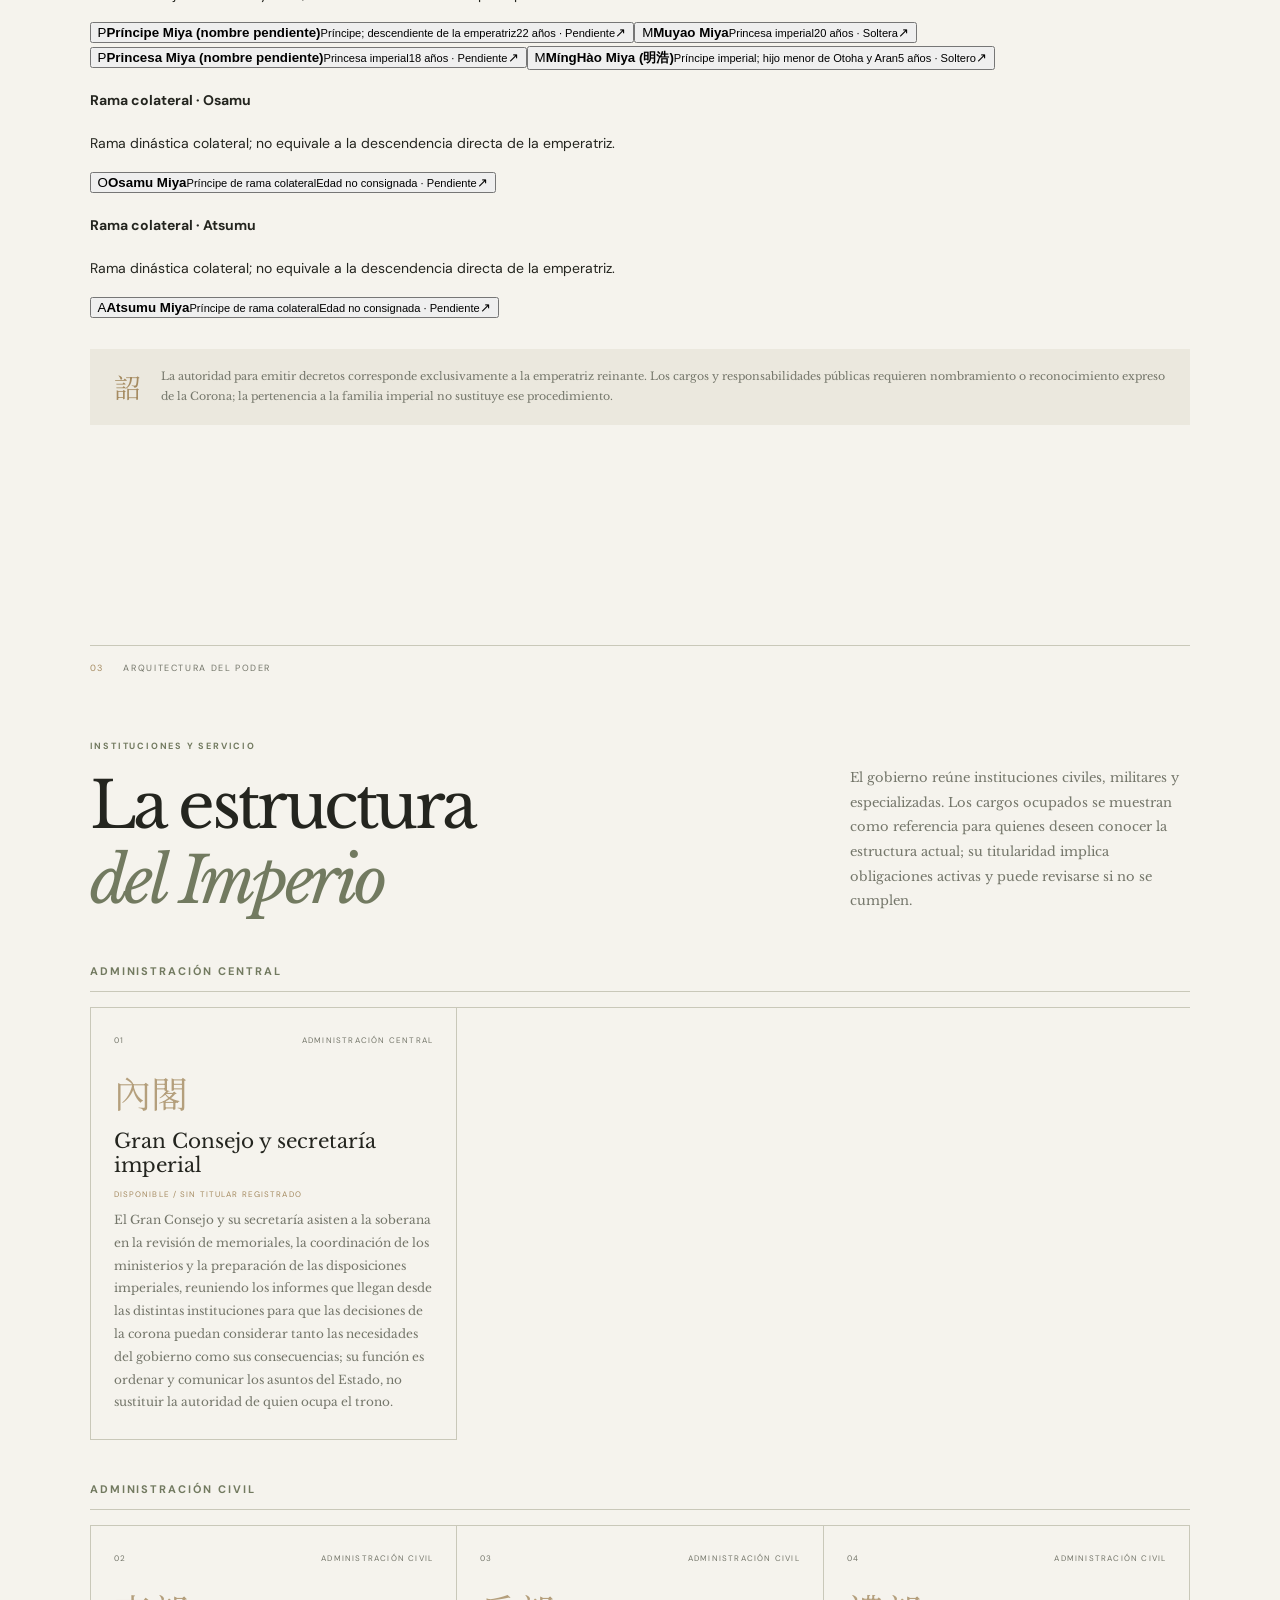
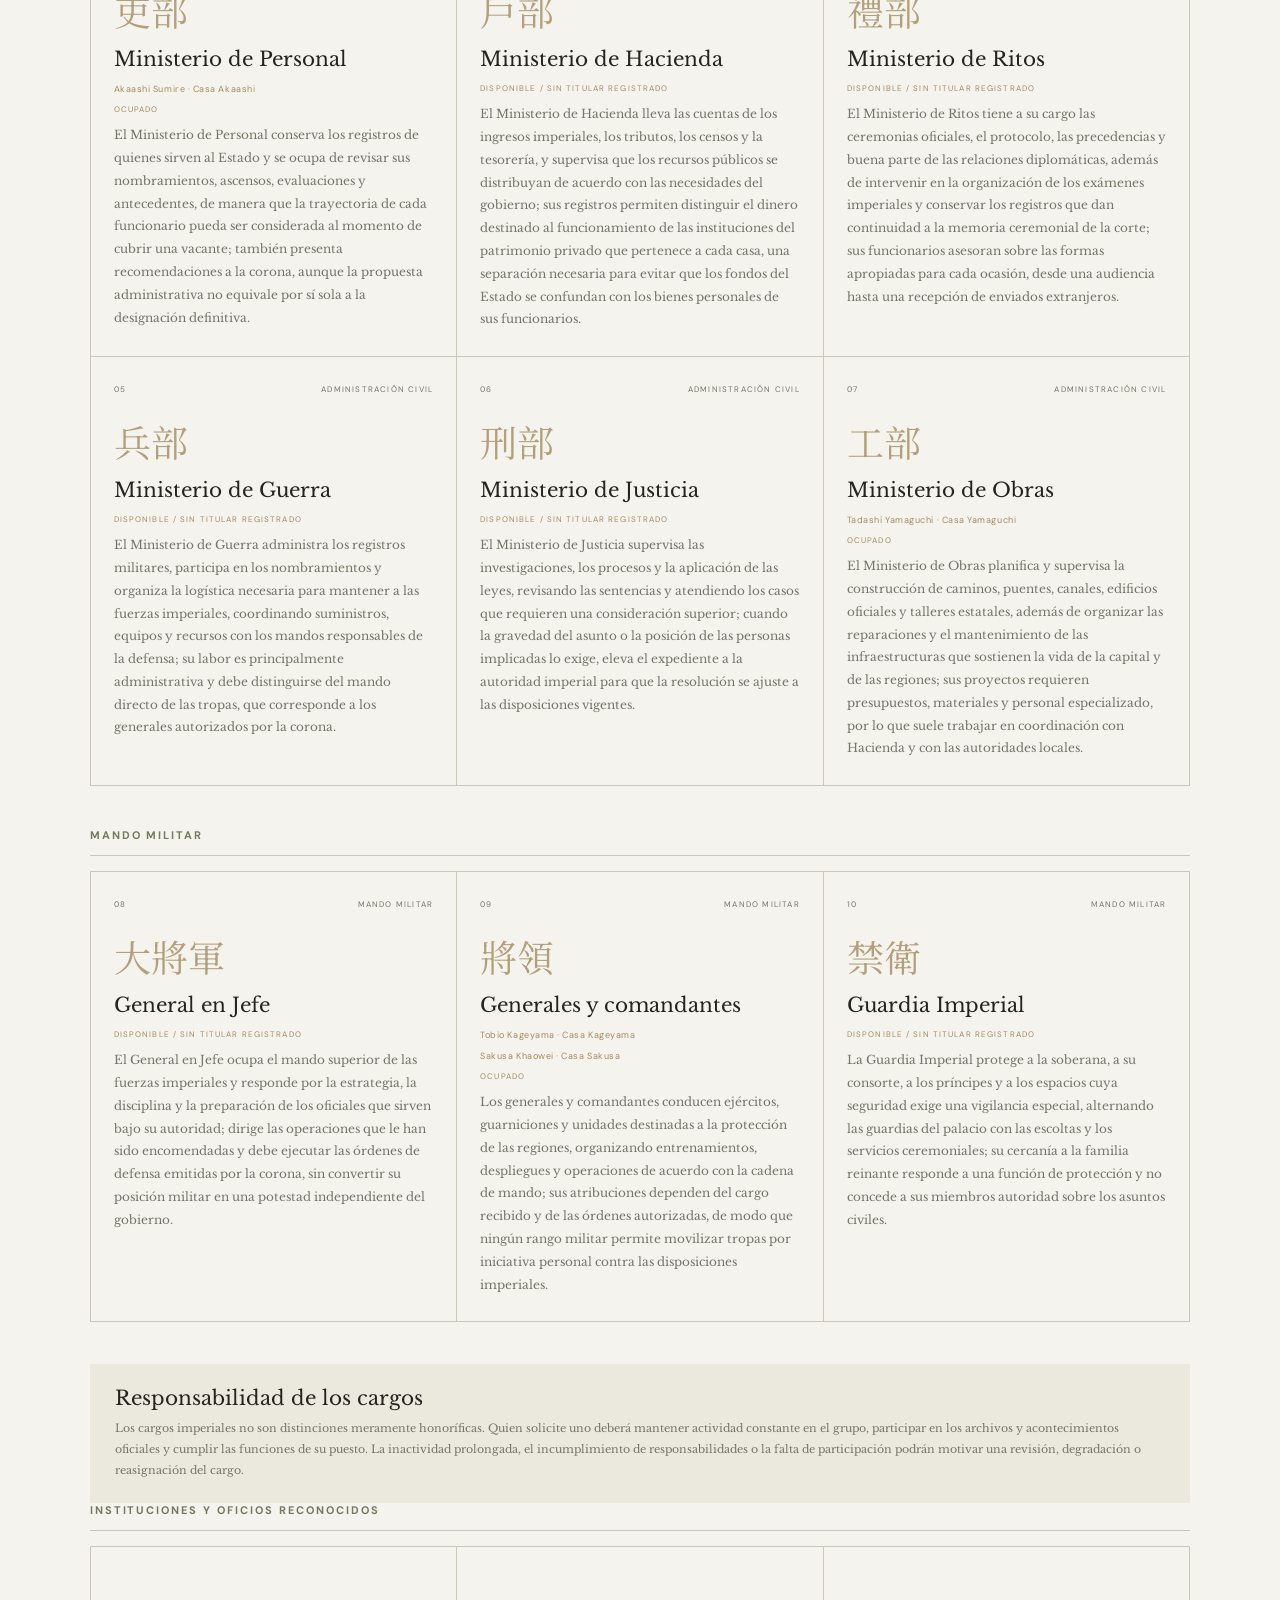
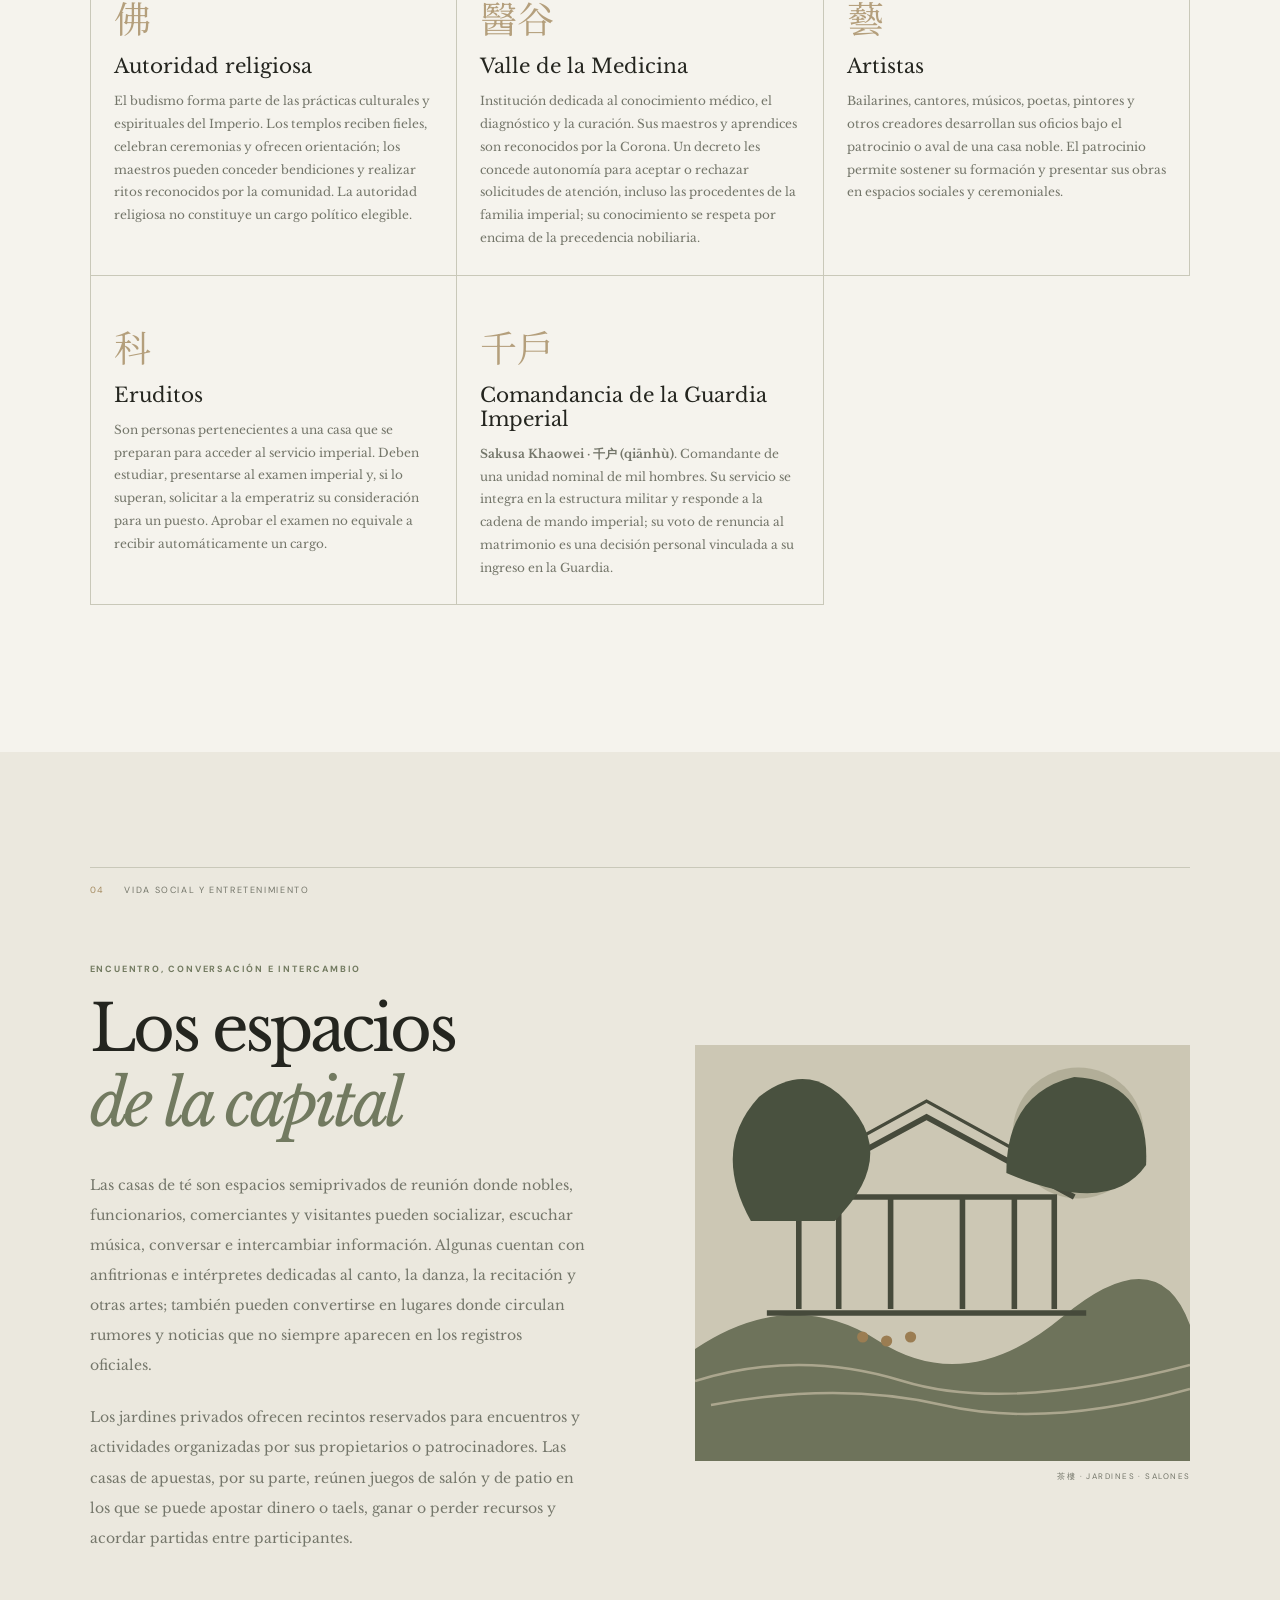
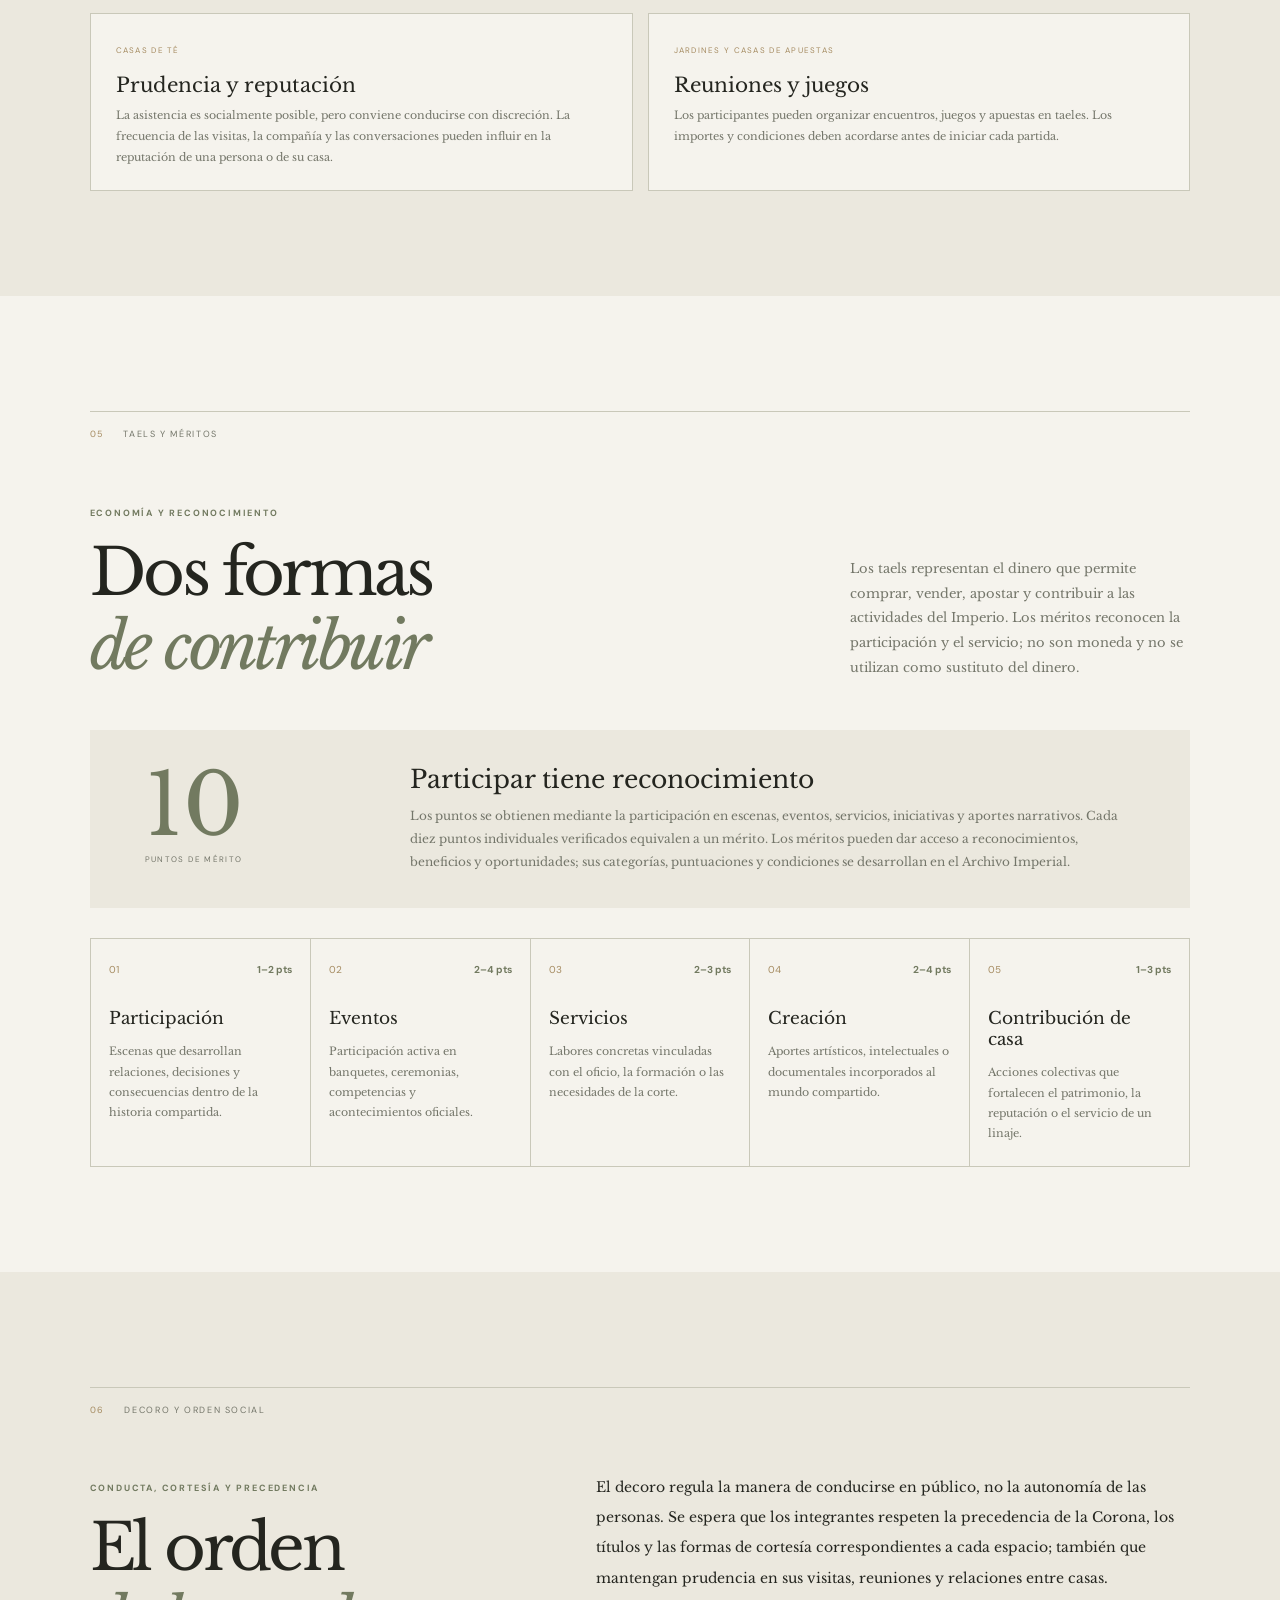
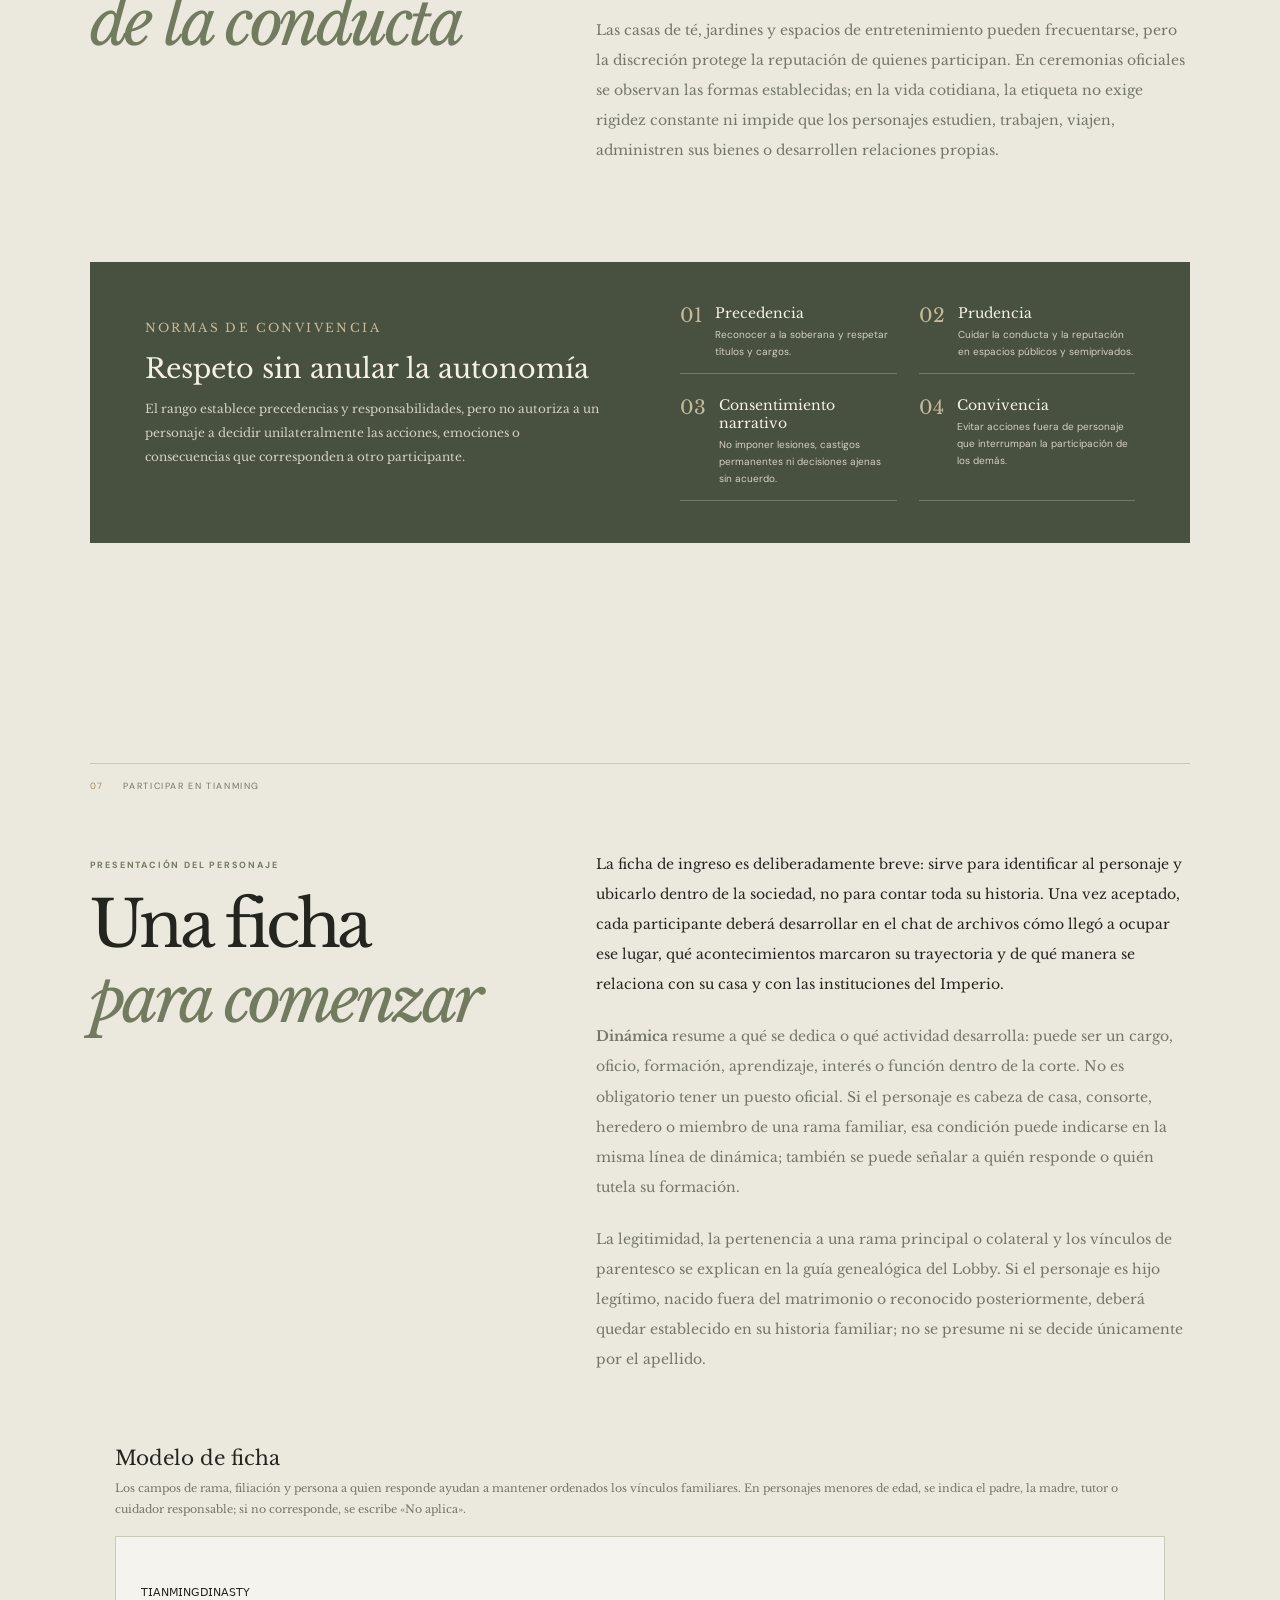
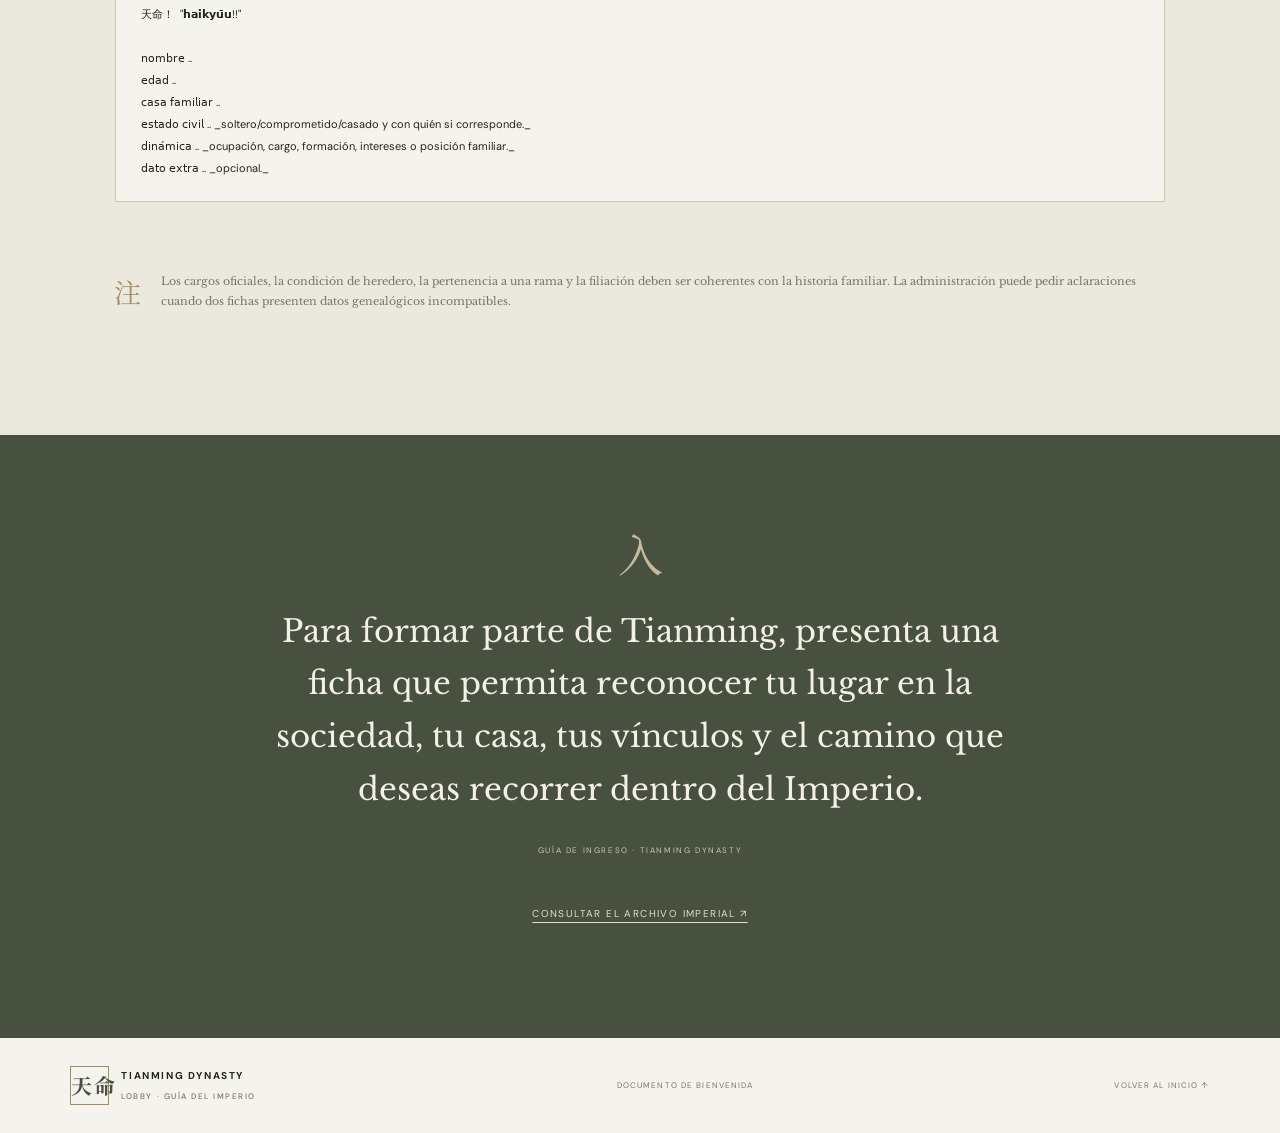
==== commit bbf812f0: "Add profile dialog for clickable family tree members" ====
--- a/index.html
+++ b/index.html
@@ -118,6 +118,7 @@
     <section class="closing" id="ingreso"><span class="closing-kanji">入</span><p>Para formar parte de Tianming, presenta una ficha que permita reconocer tu lugar en la sociedad, tu casa, tus vínculos y el camino que deseas recorrer dentro del Imperio.</p><small>GUÍA DE INGRESO · TIANMING DYNASTY</small><p><a class="lobby-archive-link" href="archivo.html">CONSULTAR EL ARCHIVO IMPERIAL ↗</a></p></section>
   </main>
   <footer class="footer"><a class="brand" href="#inicio"><span class="brand-mark">天命</span><span>TIANMING DYNASTY<small>LOBBY · GUÍA DEL IMPERIO</small></span></a><span>DOCUMENTO DE BIENVENIDA</span><a href="#inicio">VOLVER AL INICIO ↑</a></footer>
+  <dialog id="lobby-profile-dialog" class="member-dialog"><button class="profile-close" type="button" aria-label="Cerrar">×</button><div id="lobby-profile-content"></div></dialog>
   <script type="module" src="js/lobby.js"></script>
 </body>
 </html>
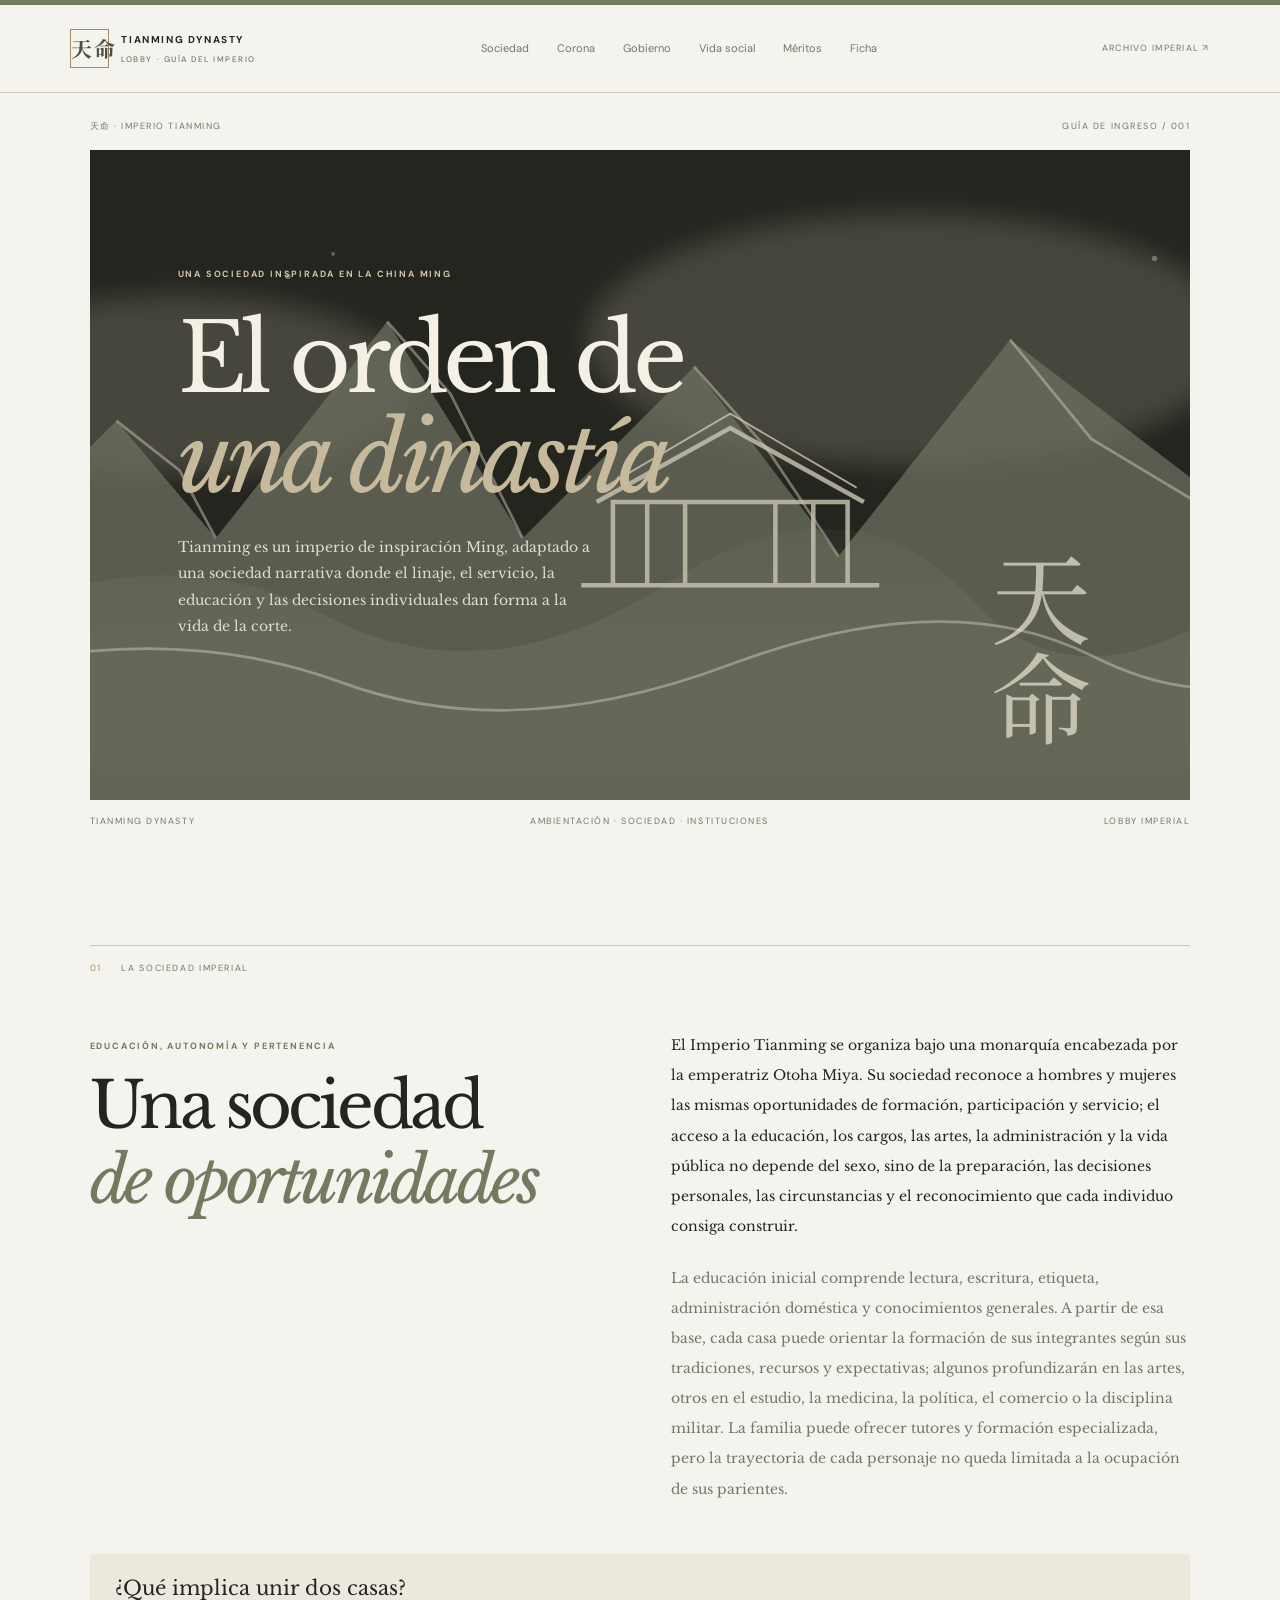
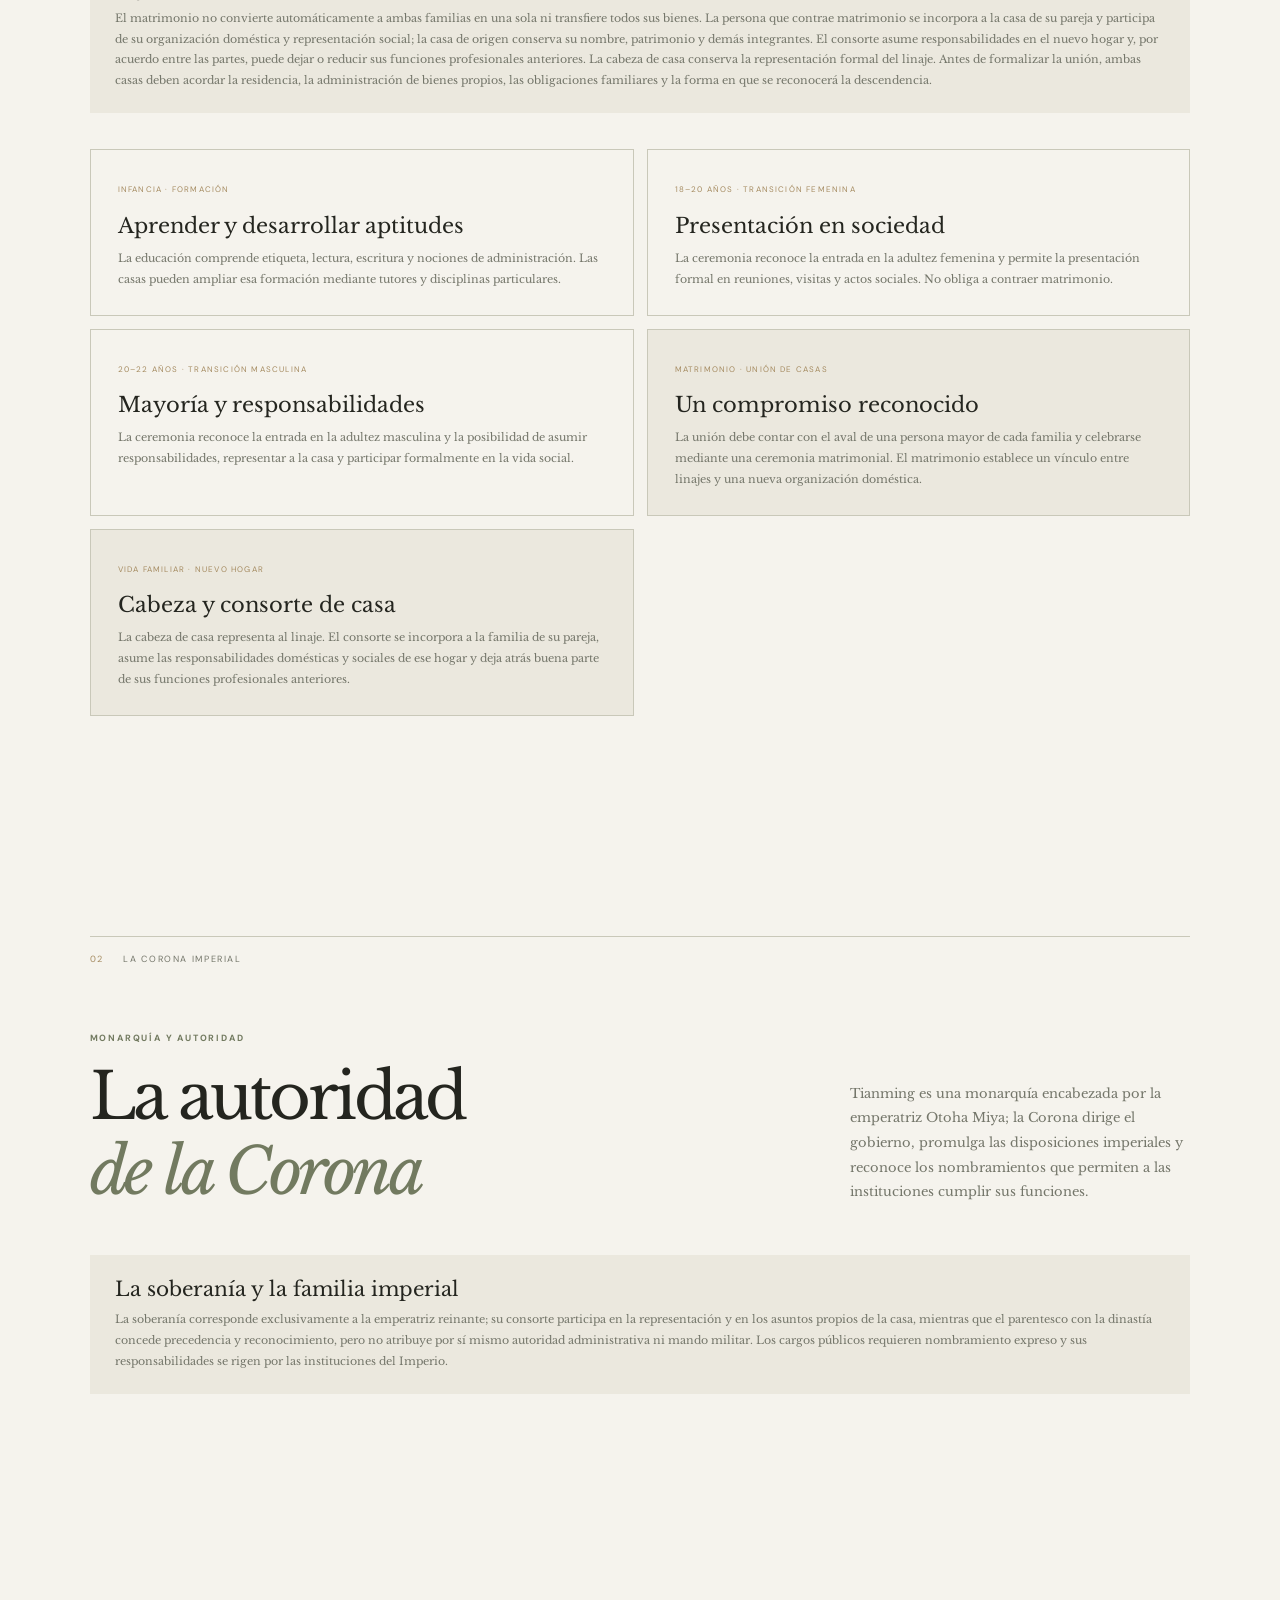
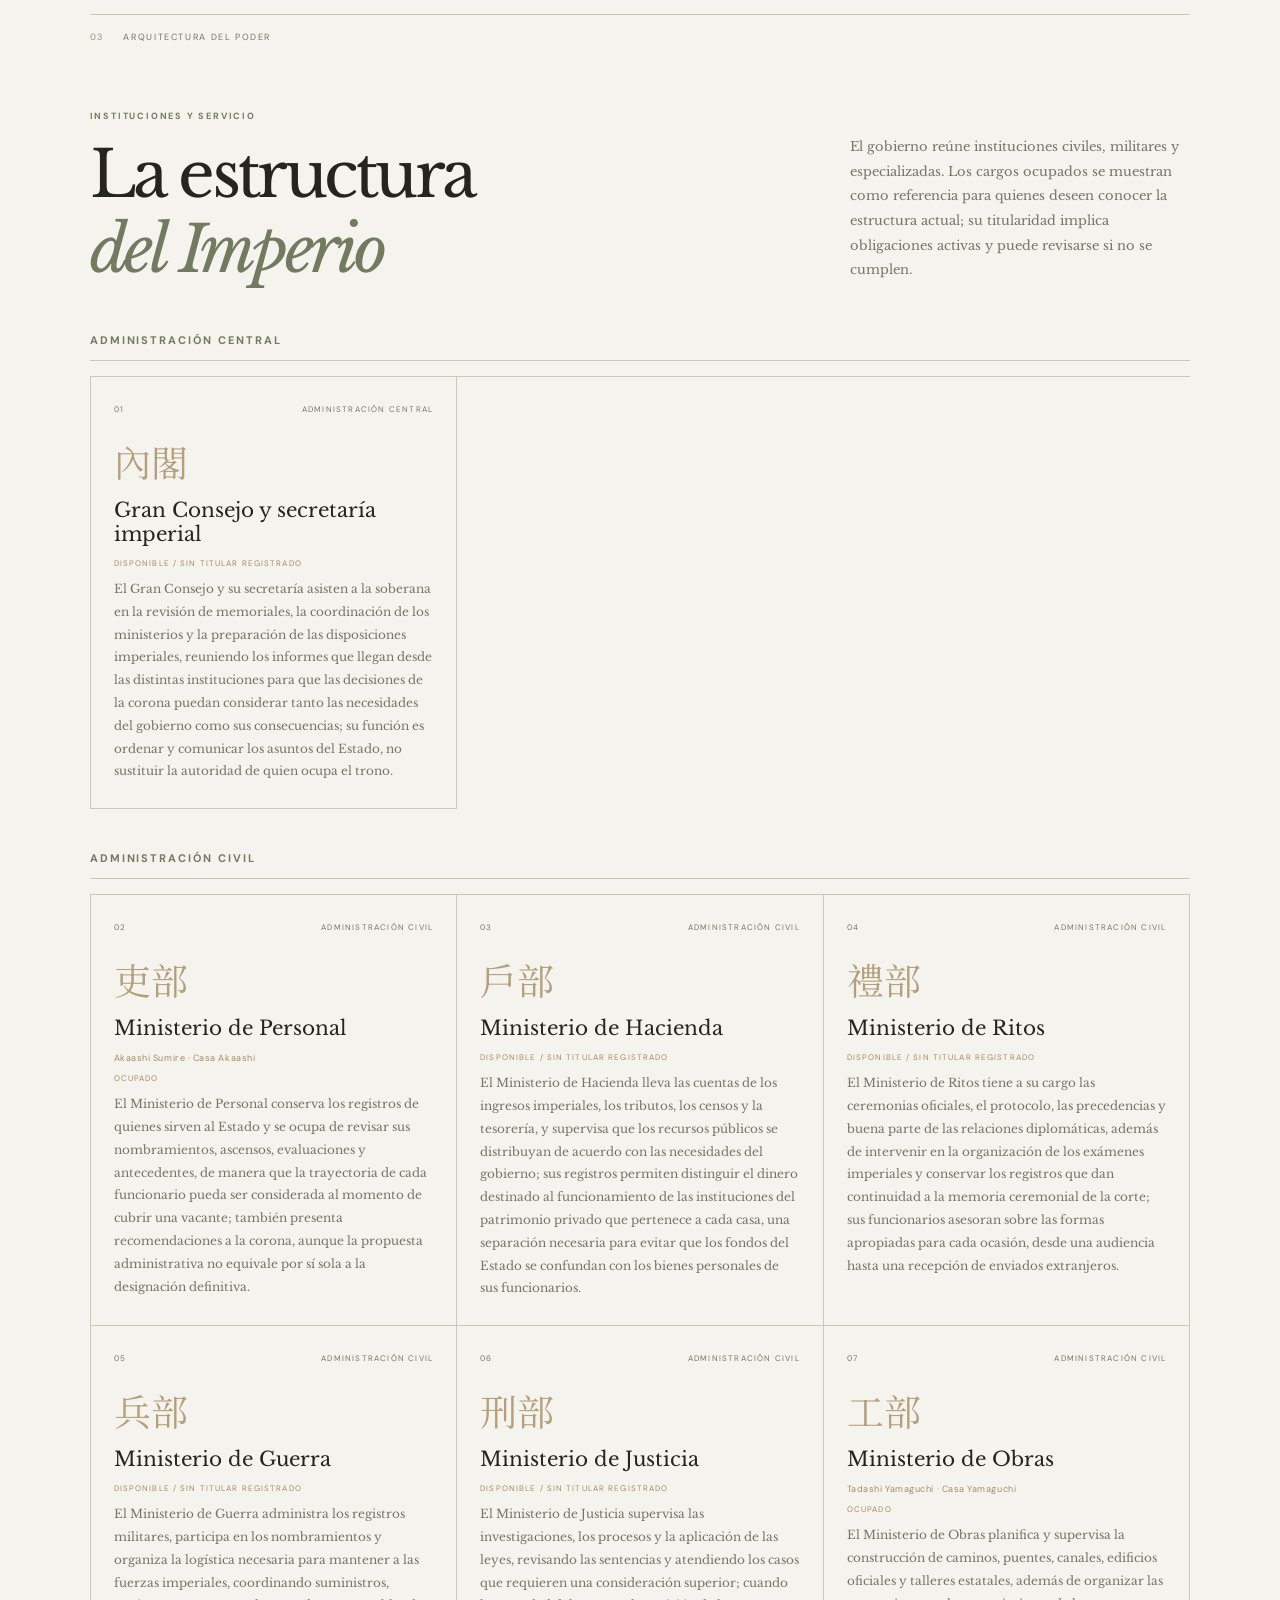
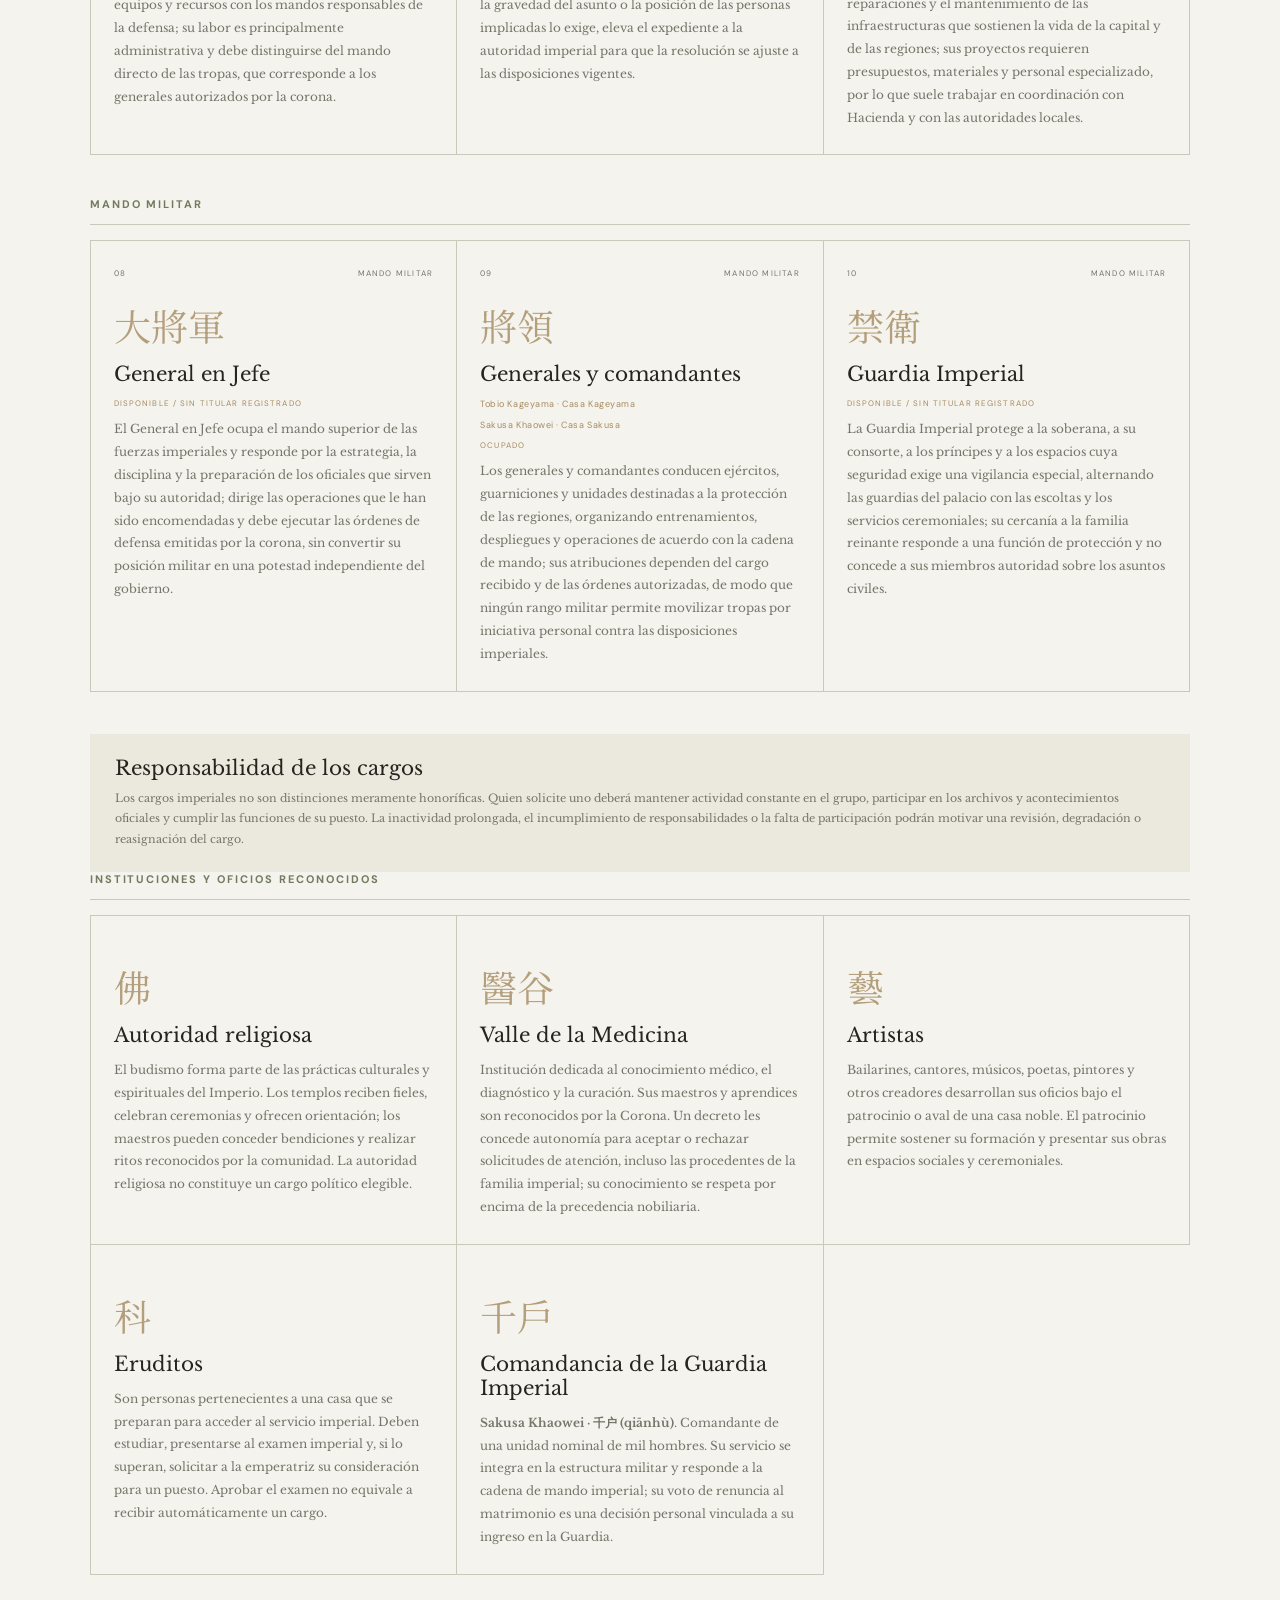
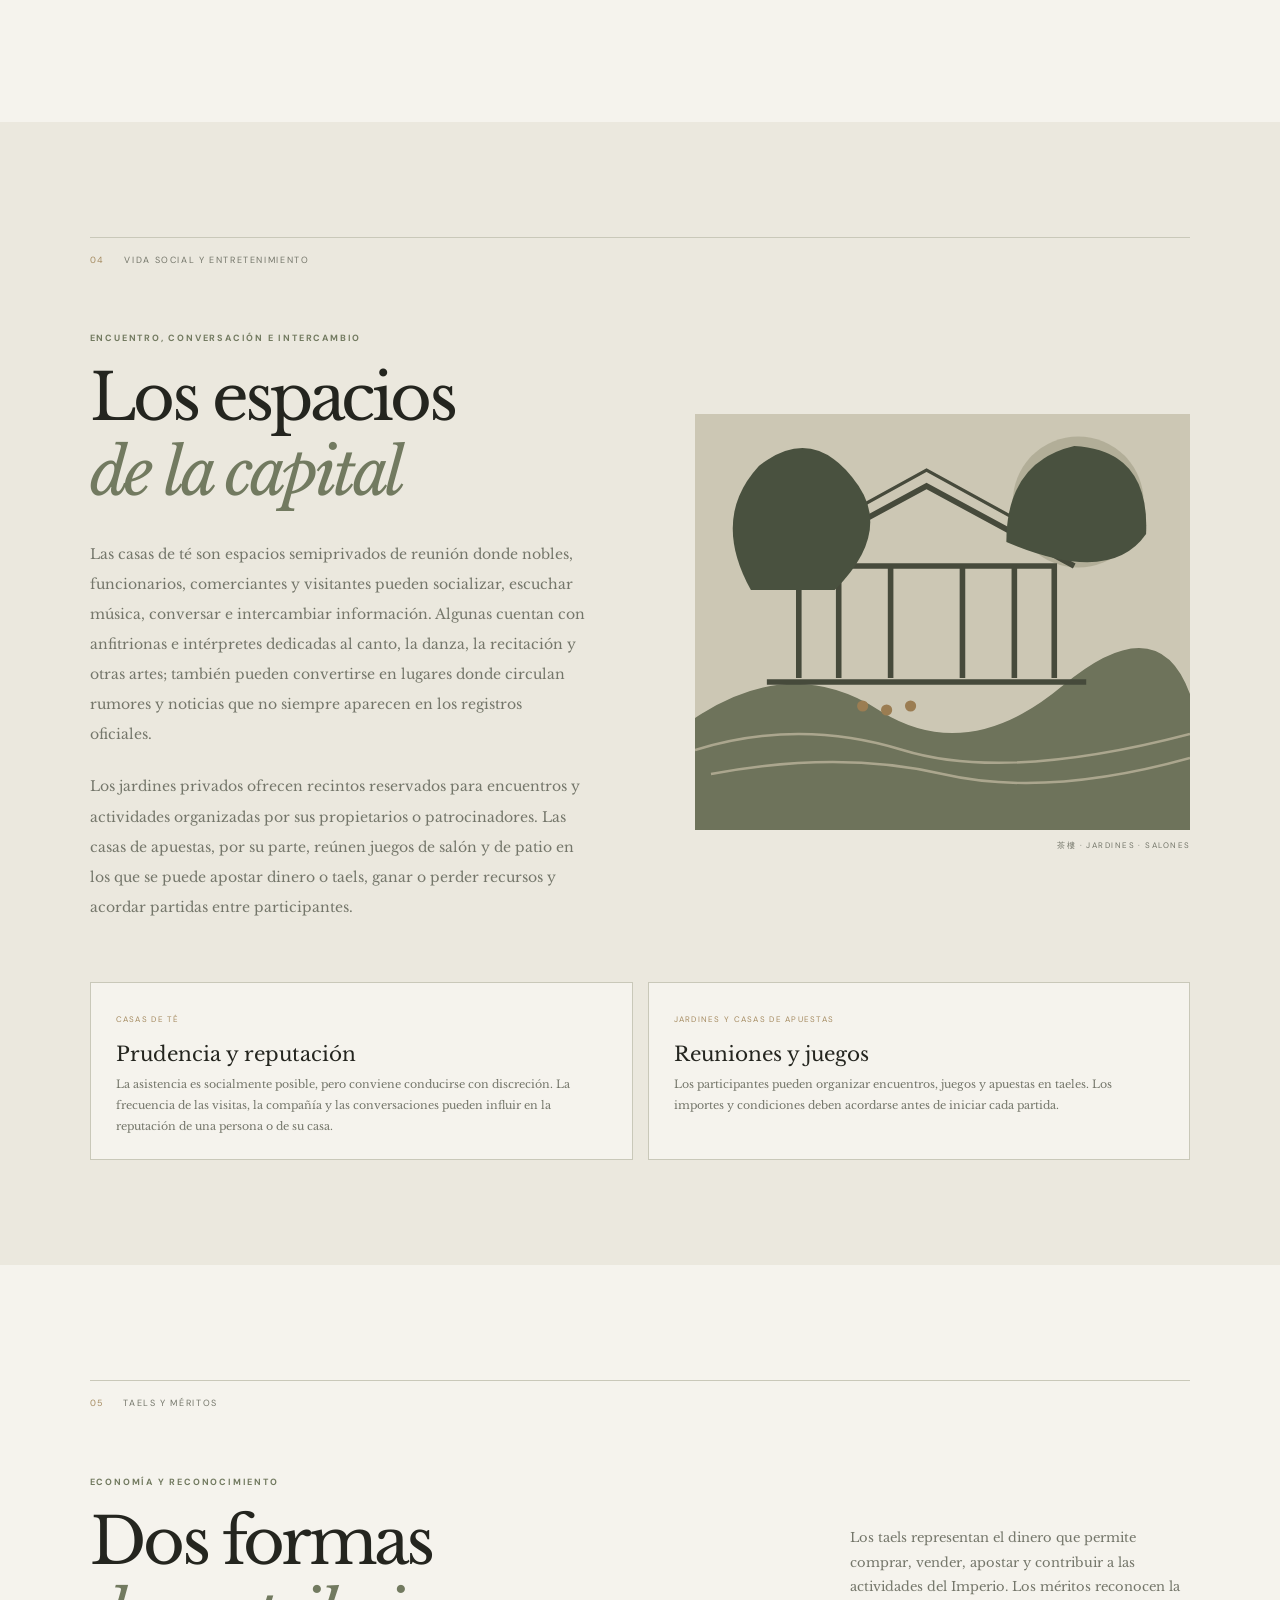
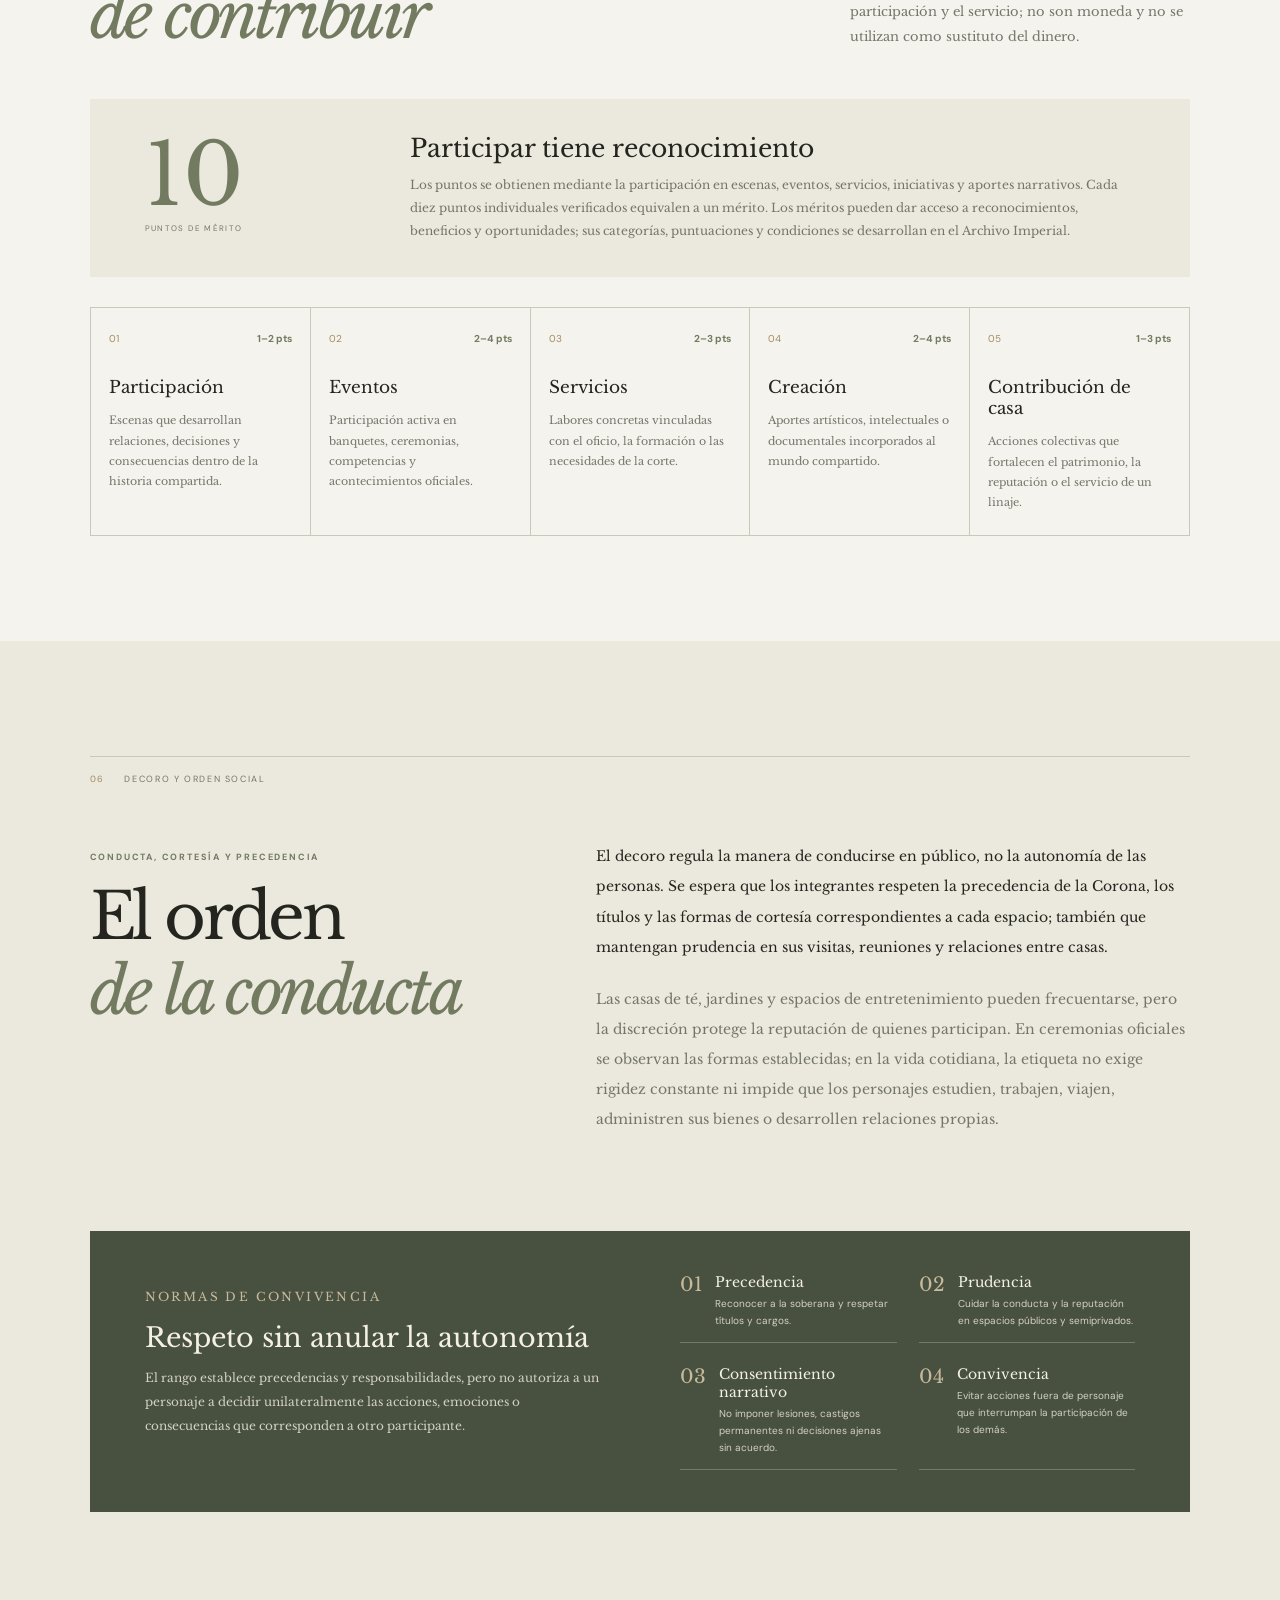
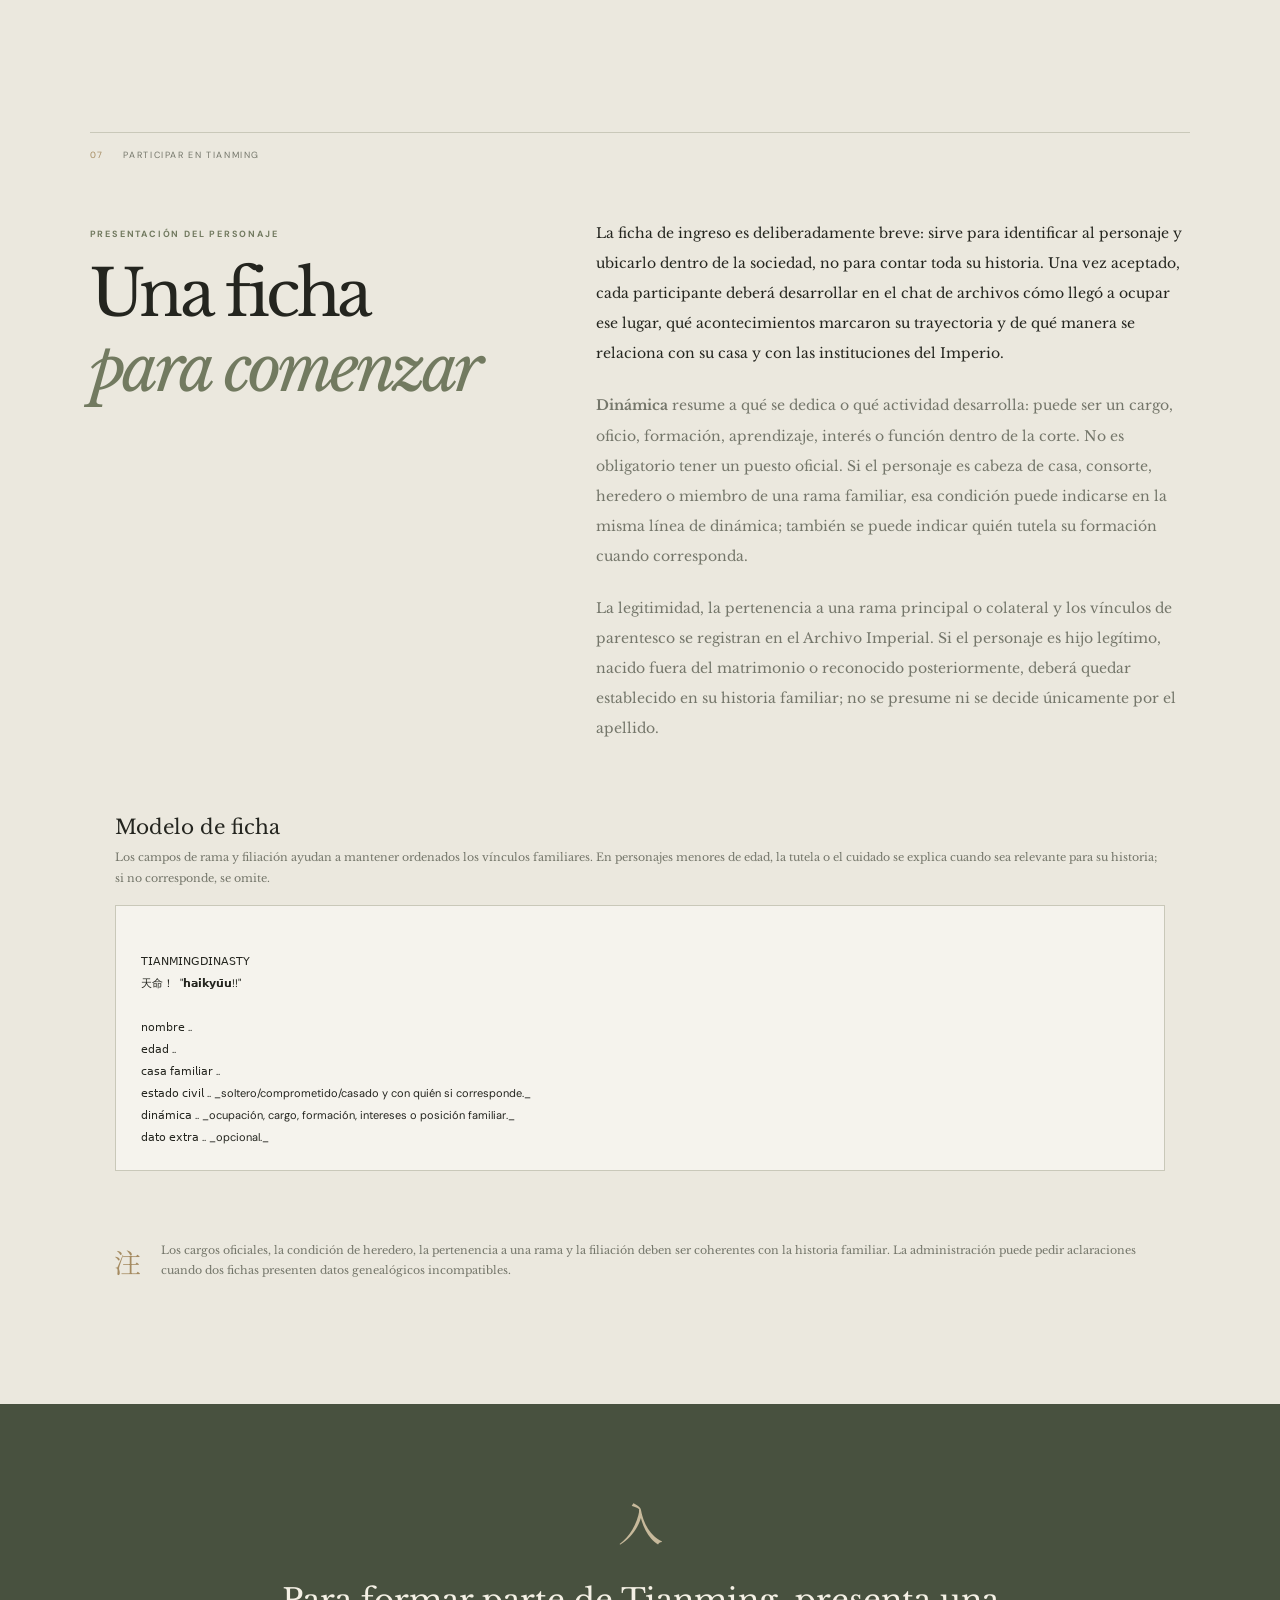
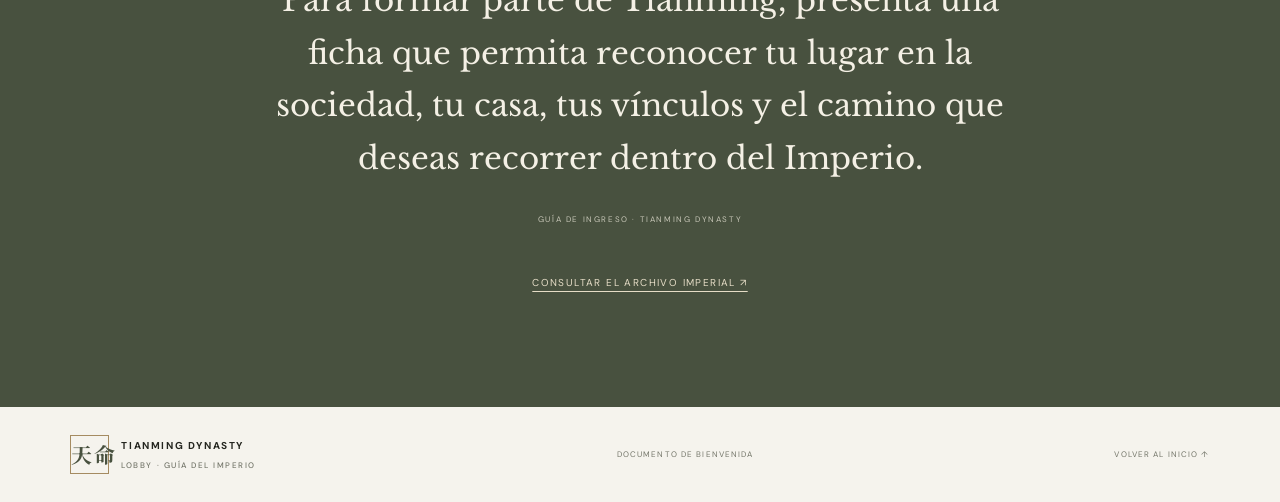
==== commit 75e6c99a: "Simplificar Lobby público y retirar organigrama interno" ====
--- a/index.html
+++ b/index.html
@@ -45,11 +45,8 @@
 
     <section class="section imperial-family-section" id="corona">
       <div class="section-tag"><span>02</span> LA CORONA IMPERIAL</div>
-      <div class="section-heading"><div><p class="eyebrow">La familia soberana</p><h2>La autoridad<br><em>de la Corona</em></h2></div><p class="section-deck">La familia soberana está encabezada por la emperatriz Otoha Miya, junto a su consorte imperial Aran y sus descendientes. La línea directa constituye la rama principal de la dinastía; las ramas de Osamu y Atsumu Miya conservan su pertenencia al linaje como ramas colaterales.</p></div>
-      <div class="integrated-heading"><p class="eyebrow">Linaje y precedencia</p><h3>La casa soberana</h3><p>El esquema distingue la línea directa de la emperatriz y las ramas colaterales de la dinastía. Cada nombre abre una ficha breve con los datos registrados.</p></div>
-      <div id="lobby-imperial-tree" class="dynasty-tree"></div>
-      <div id="lobby-member-profile" class="member-profile-panel" hidden></div>
-      <div class="note-box"><span class="note-symbol">詔</span><p>La autoridad para emitir decretos corresponde exclusivamente a la emperatriz reinante. Los cargos y responsabilidades públicas requieren nombramiento o reconocimiento expreso de la Corona; la pertenencia a la familia imperial no sustituye ese procedimiento.</p></div>
+      <div class="section-heading"><div><p class="eyebrow">Monarquía y autoridad</p><h2>La autoridad<br><em>de la Corona</em></h2></div><p class="section-deck">Tianming es una monarquía encabezada por la emperatriz Otoha Miya; la Corona dirige el gobierno, promulga las disposiciones imperiales y reconoce los nombramientos que permiten a las instituciones cumplir sus funciones.</p></div>
+      <div class="family-contributions"><h3>La soberanía y la familia imperial</h3><p>La soberanía corresponde exclusivamente a la emperatriz reinante; su consorte participa en la representación y en los asuntos propios de la casa, mientras que el parentesco con la dinastía concede precedencia y reconocimiento, pero no atribuye por sí mismo autoridad administrativa ni mando militar. Los cargos públicos requieren nombramiento expreso y sus responsabilidades se rigen por las instituciones del Imperio.</p></div>
     </section>
 
     <section class="section court-section" id="poder">
@@ -98,10 +95,10 @@
       <div class="section-tag"><span>07</span> PARTICIPAR EN TIANMING</div>
       <div class="women-layout"><div><p class="eyebrow">Presentación del personaje</p><h2>Una ficha<br><em>para comenzar</em></h2></div><div class="prose">
         <p>La ficha de ingreso es deliberadamente breve: sirve para identificar al personaje y ubicarlo dentro de la sociedad, no para contar toda su historia. Una vez aceptado, cada participante deberá desarrollar en el chat de archivos cómo llegó a ocupar ese lugar, qué acontecimientos marcaron su trayectoria y de qué manera se relaciona con su casa y con las instituciones del Imperio.</p>
-        <p><b>Dinámica</b> resume a qué se dedica o qué actividad desarrolla: puede ser un cargo, oficio, formación, aprendizaje, interés o función dentro de la corte. No es obligatorio tener un puesto oficial. Si el personaje es cabeza de casa, consorte, heredero o miembro de una rama familiar, esa condición puede indicarse en la misma línea de dinámica; también se puede señalar a quién responde o quién tutela su formación.</p>
-        <p>La legitimidad, la pertenencia a una rama principal o colateral y los vínculos de parentesco se explican en la guía genealógica del Lobby. Si el personaje es hijo legítimo, nacido fuera del matrimonio o reconocido posteriormente, deberá quedar establecido en su historia familiar; no se presume ni se decide únicamente por el apellido.</p>
+        <p><b>Dinámica</b> resume a qué se dedica o qué actividad desarrolla: puede ser un cargo, oficio, formación, aprendizaje, interés o función dentro de la corte. No es obligatorio tener un puesto oficial. Si el personaje es cabeza de casa, consorte, heredero o miembro de una rama familiar, esa condición puede indicarse en la misma línea de dinámica; también se puede indicar quién tutela su formación cuando corresponda.</p>
+        <p>La legitimidad, la pertenencia a una rama principal o colateral y los vínculos de parentesco se registran en el Archivo Imperial. Si el personaje es hijo legítimo, nacido fuera del matrimonio o reconocido posteriormente, deberá quedar establecido en su historia familiar; no se presume ni se decide únicamente por el apellido.</p>
       </div></div>
-      <div class="family-contributions"><h3>Modelo de ficha</h3><p>Los campos de rama, filiación y persona a quien responde ayudan a mantener ordenados los vínculos familiares. En personajes menores de edad, se indica el padre, la madre, tutor o cuidador responsable; si no corresponde, se escribe «No aplica».</p>
+      <div class="family-contributions"><h3>Modelo de ficha</h3><p>Los campos de rama y filiación ayudan a mantener ordenados los vínculos familiares. En personajes menores de edad, la tutela o el cuidado se explica cuando sea relevante para su historia; si no corresponde, se omite.</p>
         <pre class="character-template">ㅤㅤ
 ㅤㅤㅤㅤㅤㅤ𝖳𝖨𝖠𝖭𝖬𝖨𝖭𝖦ㅤㅤ𝖣𝖨𝖭𝖠𝖲𝖳𝖸
 ㅤㅤㅤㅤㅤㅤ天命！ ㅤㅤㅤ "𝗵𝗮𝗶𝗸𝘆𝘂̄𝘂!!"
@@ -118,7 +115,7 @@
     <section class="closing" id="ingreso"><span class="closing-kanji">入</span><p>Para formar parte de Tianming, presenta una ficha que permita reconocer tu lugar en la sociedad, tu casa, tus vínculos y el camino que deseas recorrer dentro del Imperio.</p><small>GUÍA DE INGRESO · TIANMING DYNASTY</small><p><a class="lobby-archive-link" href="archivo.html">CONSULTAR EL ARCHIVO IMPERIAL ↗</a></p></section>
   </main>
   <footer class="footer"><a class="brand" href="#inicio"><span class="brand-mark">天命</span><span>TIANMING DYNASTY<small>LOBBY · GUÍA DEL IMPERIO</small></span></a><span>DOCUMENTO DE BIENVENIDA</span><a href="#inicio">VOLVER AL INICIO ↑</a></footer>
-  <dialog id="lobby-profile-dialog" class="member-dialog"><button class="profile-close" type="button" aria-label="Cerrar">×</button><div id="lobby-profile-content"></div></dialog>
+
   <script type="module" src="js/lobby.js"></script>
 </body>
 </html>
--- a/styles.css
+++ b/styles.css
@@ -210,3 +210,105 @@
 .imperial-edict footer strong{font:italic 15px var(--serif);letter-spacing:0;color:var(--ink)}
 .imperial-edict .edict-seal{display:inline-grid;place-items:center;width:35px;height:35px;border:1px solid var(--gold);color:var(--gold);font:19px var(--serif);margin-left:5px}
 @media(max-width:620px){.imperial-edict{padding:22px 20px 18px}.imperial-edict footer{flex-wrap:wrap;gap:9px}.imperial-edict footer span:first-child{width:100%;text-align:right}}
+
+
+/* Organigramas de Tianming: jerarquía familiar y perfiles consultables */
+.integrated-heading{max-width:780px;margin:3.2rem auto 1.6rem;text-align:center}
+.integrated-heading h3{font:clamp(27px,3vw,38px) var(--serif);font-weight:400;margin:8px 0;color:var(--olive-dark)}
+.integrated-heading p:last-child{font:12px/1.9 var(--serif);color:var(--muted)}
+.dynasty-tree,.house-organigrams{display:grid;gap:30px}
+.tree-chart{border:1px solid var(--line);padding:clamp(16px,3vw,34px);background:linear-gradient(145deg,rgba(235,232,222,.75),rgba(245,243,237,.96))}
+.tree-root{max-width:520px;margin:0 auto;text-align:center}
+.tree-kicker{display:block;font-size:8px;letter-spacing:.2em;text-transform:uppercase;color:var(--gold);margin-bottom:12px}
+.tree-branch-line{height:30px;width:1px;background:linear-gradient(var(--gold),var(--line));margin:0 auto}
+.tree-branch-grid{display:grid;grid-template-columns:repeat(3,minmax(0,1fr));gap:14px;align-items:start}
+.tree-branch{min-width:0;border:1px solid var(--line);background:rgba(255,255,255,.35);padding:18px}
+.tree-branch h4{font:19px var(--serif);font-weight:400;margin:0 0 7px;color:var(--olive-dark)}
+.tree-branch>p{font:10px/1.75 var(--serif);color:var(--muted);margin:0 0 15px}
+.tree-people{display:grid;gap:8px}
+.tree-person{display:flex;align-items:center;gap:10px;width:100%;min-width:0;padding:10px;text-align:left;color:var(--ink);background:var(--paper);border:1px solid var(--line);cursor:pointer;transition:border-color .2s,background .2s}
+.tree-person:hover,.tree-person:focus-visible{border-color:var(--gold);background:var(--paper2);outline:none}
+.tree-avatar{display:grid;place-items:center;flex:0 0 38px;width:38px;height:38px;border:1px solid var(--gold);border-radius:50%;font:13px var(--serif);color:var(--olive-dark);background:var(--paper2)}
+.tree-person-copy{display:grid;gap:2px;min-width:0}
+.tree-person-copy strong{font:12px var(--serif);font-weight:400;overflow-wrap:anywhere}
+.tree-person-copy small{font:9px/1.5 var(--sans);color:var(--muted)}
+.tree-open{margin-left:auto;color:var(--gold);font-size:13px}
+.tree-empty{font:11px var(--serif);color:var(--muted);text-align:center;padding:20px}
+.house-organigram{border:1px solid var(--line);background:var(--paper);padding:clamp(18px,3vw,34px)}
+.house-organigram-head{display:grid;grid-template-columns:minmax(0,1fr) 190px;gap:25px;align-items:start}
+.house-organigram-head .house-index{display:inline-block;margin-right:14px}
+.house-organigram-head .house-type{float:none;display:inline-block}
+.house-organigram-head h3{font:clamp(27px,3.4vw,40px) var(--serif);font-weight:400;margin:18px 0 12px}
+.house-organigram-head>div:first-child>p{max-width:800px;font:11px/1.9 var(--serif);color:var(--muted);margin:0}
+.house-summary{padding:15px;border-left:1px solid var(--line);display:grid;gap:4px}
+.house-summary span{font-size:8px;letter-spacing:.16em;color:var(--muted)}
+.house-summary strong{font:29px var(--serif);font-weight:400;color:var(--olive-dark)}
+.house-summary small,.house-summary em{font:9px var(--sans);color:var(--muted);font-style:normal}
+.house-summary em{color:var(--gold);margin-top:5px}
+.house-organigram .tree-chart{margin-top:24px}
+.house-organigram .tree-root{max-width:430px}
+.house-organigram-foot{display:flex;justify-content:space-between;gap:15px;flex-wrap:wrap;border-top:1px solid var(--line);margin-top:20px;padding-top:13px;font-size:9px;letter-spacing:.04em;color:var(--muted)}
+.house-inventory{margin-top:15px;border-top:1px solid var(--line);padding-top:13px}
+.house-inventory summary{cursor:pointer;font:13px var(--serif);color:var(--olive-dark)}
+.house-inventory>span{display:block;margin-top:14px;font-size:8px;letter-spacing:.15em;color:var(--gold)}
+.house-inventory ul{padding-left:18px;font:10px/1.9 var(--serif);color:var(--muted)}
+.family-view-link{display:inline-block;margin-top:12px;font-size:9px;letter-spacing:.06em;color:var(--olive-dark);border-bottom:1px solid var(--gold);padding-bottom:3px}
+.member-dialog{width:min(620px,calc(100% - 28px));max-width:620px;max-height:85vh;overflow:auto;border:1px solid var(--gold);padding:32px;background:var(--paper);color:var(--ink);box-shadow:0 25px 90px rgba(0,0,0,.35)}
+.member-dialog::backdrop{background:rgba(18,20,16,.72);backdrop-filter:blur(3px)}
+.profile-close{position:sticky;float:right;top:0;border:1px solid var(--line);background:var(--paper2);color:var(--ink);width:32px;height:32px;font-size:20px;cursor:pointer}
+.member-dialog h2{font:clamp(30px,5vw,46px) var(--serif);font-weight:400;margin:10px 0}
+.profile-role{font:13px var(--serif);color:var(--olive);margin:0 0 22px}
+.profile-facts{display:grid;grid-template-columns:1fr 1fr;gap:0 22px;border-top:1px solid var(--line)}
+.profile-facts div{padding:12px 0;border-bottom:1px solid var(--line)}
+.profile-facts dt{font-size:8px;letter-spacing:.15em;text-transform:uppercase;color:var(--gold)}
+.profile-facts dd{font:11px/1.7 var(--serif);margin:5px 0 0;color:var(--ink)}
+.profile-extra{font:11px/1.9 var(--serif);color:var(--muted);margin-top:18px}
+@media(max-width:760px){.tree-branch-grid{grid-template-columns:1fr}.house-organigram-head{grid-template-columns:1fr}.house-summary{border-left:0;border-top:1px solid var(--line);padding:14px 0 0;grid-template-columns:1fr 1fr}.house-summary span{grid-column:1/-1}.house-summary strong{grid-row:2}.house-summary small{align-self:end}.house-summary em{grid-column:1/-1}.house-organigram{padding:17px}.tree-chart{padding:14px}.tree-branch{padding:13px}}
+@media(max-width:480px){.profile-facts{grid-template-columns:1fr}.member-dialog{padding:22px 18px}}
+
+
+/* Rediseño genealógico: nodos visuales, fichas emergentes e inventario separado */
+.genealogy-board{margin-top:26px;padding:clamp(16px,3vw,34px);border:1px solid var(--line);background:linear-gradient(150deg,var(--paper2),var(--paper));overflow:hidden}
+.genealogy-topline{display:flex;justify-content:space-between;gap:12px;padding-bottom:17px;border-bottom:1px solid var(--line);font:8px var(--sans);letter-spacing:.17em;color:var(--muted)}
+.genealogy-root{width:min(100%,390px);margin:28px auto 0;position:relative}
+.genealogy-root:after{content:"";display:block;height:26px;width:1px;background:var(--gold);margin:0 auto}
+.genealogy-root .tree-person{min-height:88px;padding:15px 17px;border:1px solid var(--gold);background:var(--paper);box-shadow:0 5px 18px rgba(35,35,25,.06)}
+.genealogy-root .tree-avatar{width:48px;height:48px;flex-basis:48px;font-size:15px}
+.genealogy-root .tree-person-copy strong{font-size:16px}
+.genealogy-root .tree-person-copy small{font-size:10px}
+.genealogy-connector{display:flex;align-items:center;justify-content:center;gap:12px;margin:0 auto 14px;color:var(--gold)}
+.genealogy-connector span{height:1px;width:min(18%,100px);background:var(--gold)}
+.genealogy-connector small{font:8px var(--sans);letter-spacing:.16em}
+.genealogy-partners{display:flex;justify-content:center;flex-wrap:wrap;gap:12px;margin:0 auto 24px}
+.genealogy-partners .tree-person{width:min(100%,330px);background:rgba(255,255,255,.48)}
+.genealogy-branch-heading{display:grid;grid-template-columns:1fr auto 1fr;align-items:center;gap:14px;margin:24px 0 18px}
+.genealogy-branch-heading>span{height:1px;background:var(--gold);opacity:.65}
+.genealogy-branch-heading h4{font:20px var(--serif);font-weight:400;text-align:center;margin:0;color:var(--olive-dark)}
+.genealogy-branch-heading p{font:9px/1.6 var(--sans);text-align:center;color:var(--muted);margin:4px 0 0}
+.genealogy-children{display:grid;grid-template-columns:repeat(auto-fit,minmax(min(100%,220px),1fr));gap:12px;position:relative}
+.genealogy-children .tree-person{min-height:78px;background:var(--paper);padding:12px}
+.genealogy-children .tree-person-copy strong{font-size:13px}
+.genealogy-children .tree-person-copy small{font-size:9px}
+.genealogy-children .tree-avatar{width:42px;height:42px;flex-basis:42px}
+.genealogy-branch.collateral-branch,.genealogy-branch.other-branch{margin-top:28px;padding-top:8px;border-top:1px dashed var(--line)}
+.house-inventory-panel{display:grid;grid-template-columns:minmax(180px,.65fr) 1.35fr;gap:30px;margin-top:26px;padding:24px clamp(16px,3vw,30px);background:var(--paper2);border:1px solid var(--line)}
+.inventory-heading h4{font:clamp(22px,2.5vw,30px) var(--serif);font-weight:400;margin:8px 0}
+.inventory-heading p{font:8px var(--sans);letter-spacing:.13em;color:var(--muted);margin:0}
+.house-inventory-panel ul{margin:0;padding-left:18px;font:11px/1.9 var(--serif);color:var(--muted)}
+.house-inventory-panel li+li{margin-top:5px}
+@media(max-width:680px){
+ .house-organigram{padding:17px}
+ .house-organigram-head{grid-template-columns:1fr;gap:16px}
+ .house-summary{grid-template-columns:1fr auto;align-items:center;border-left:0;border-top:1px solid var(--line);padding:13px 0 0}
+ .house-summary span,.house-summary small,.house-summary em{grid-column:1}
+ .house-summary strong{grid-column:2;grid-row:1/4;font-size:25px}
+ .genealogy-board{padding:14px 11px}
+ .genealogy-topline{font-size:7px}
+ .genealogy-root{width:100%;max-width:330px}
+ .genealogy-children{grid-template-columns:1fr}
+ .genealogy-children .tree-person{min-height:70px}
+ .genealogy-branch-heading{gap:8px}
+ .genealogy-branch-heading h4{font-size:17px}
+ .house-inventory-panel{grid-template-columns:1fr;gap:14px;padding:19px 16px}
+ .house-inventory-panel ul{font-size:10px}
+}
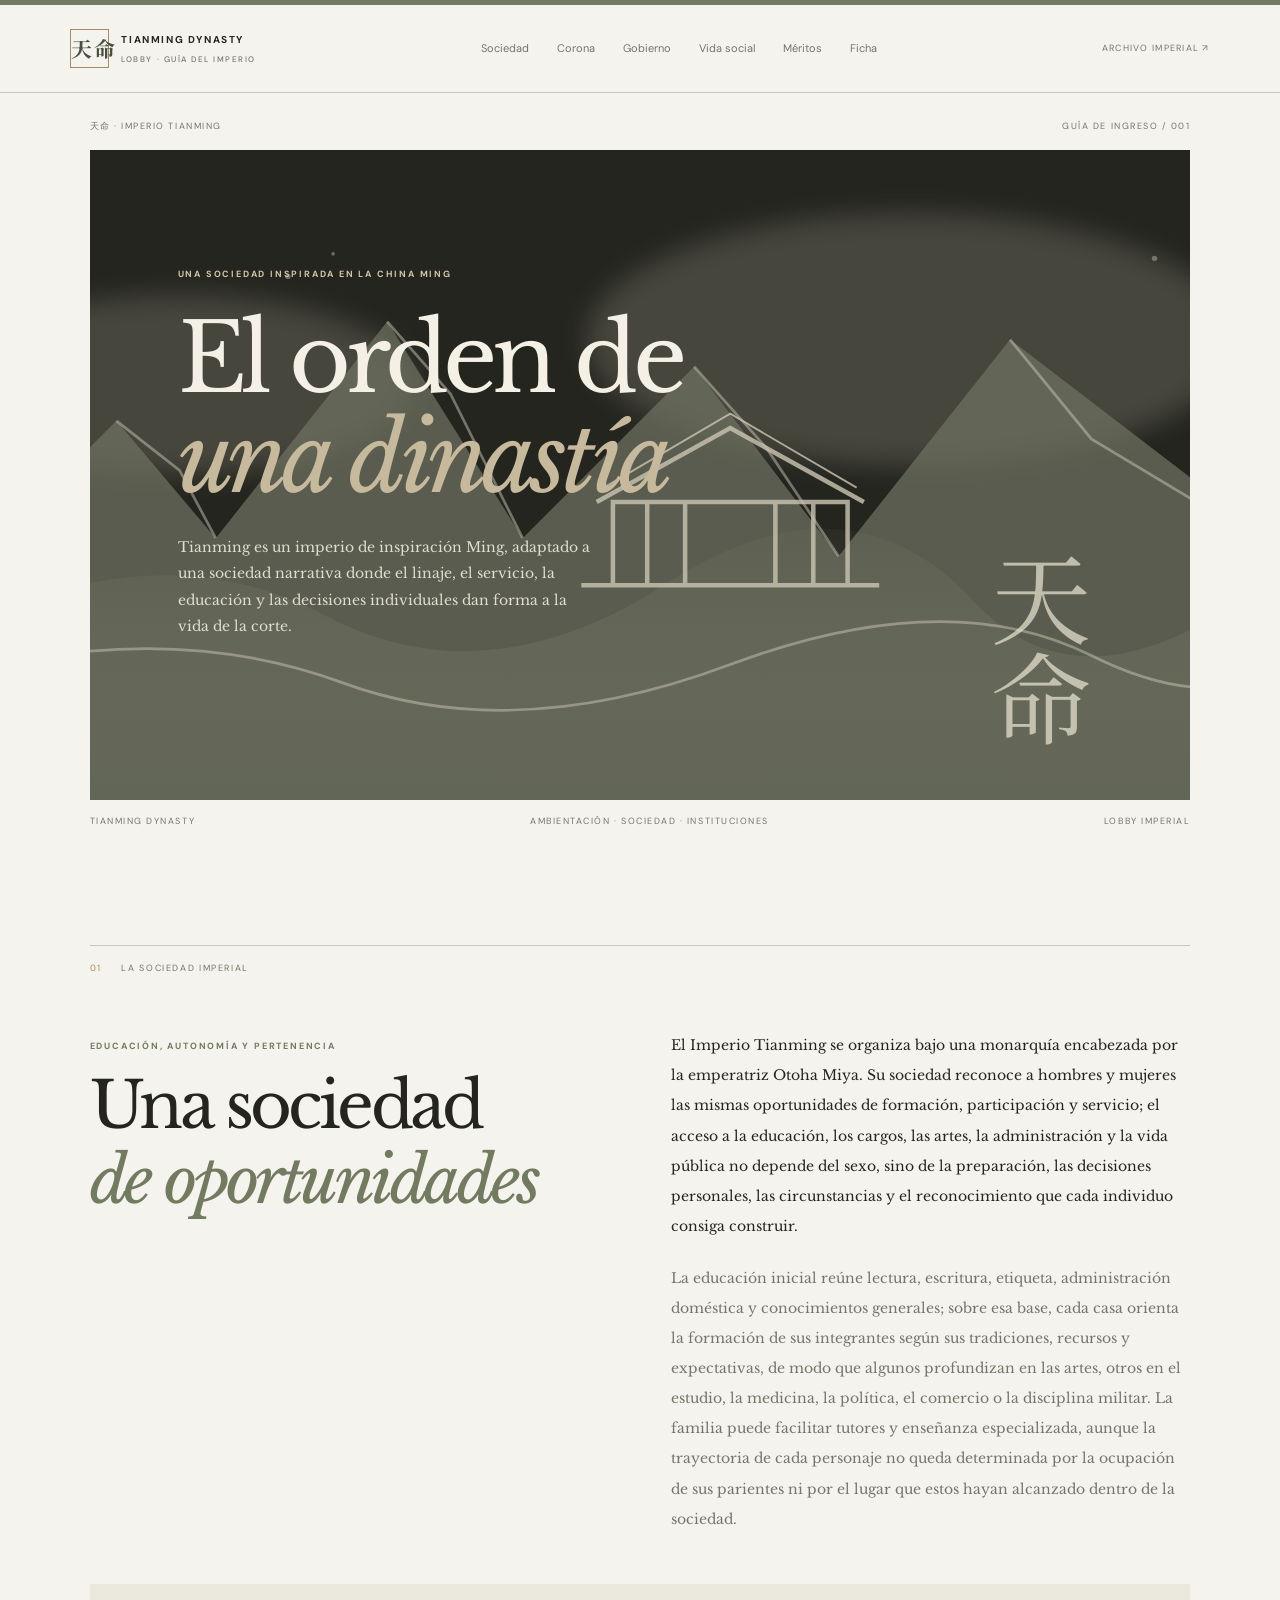
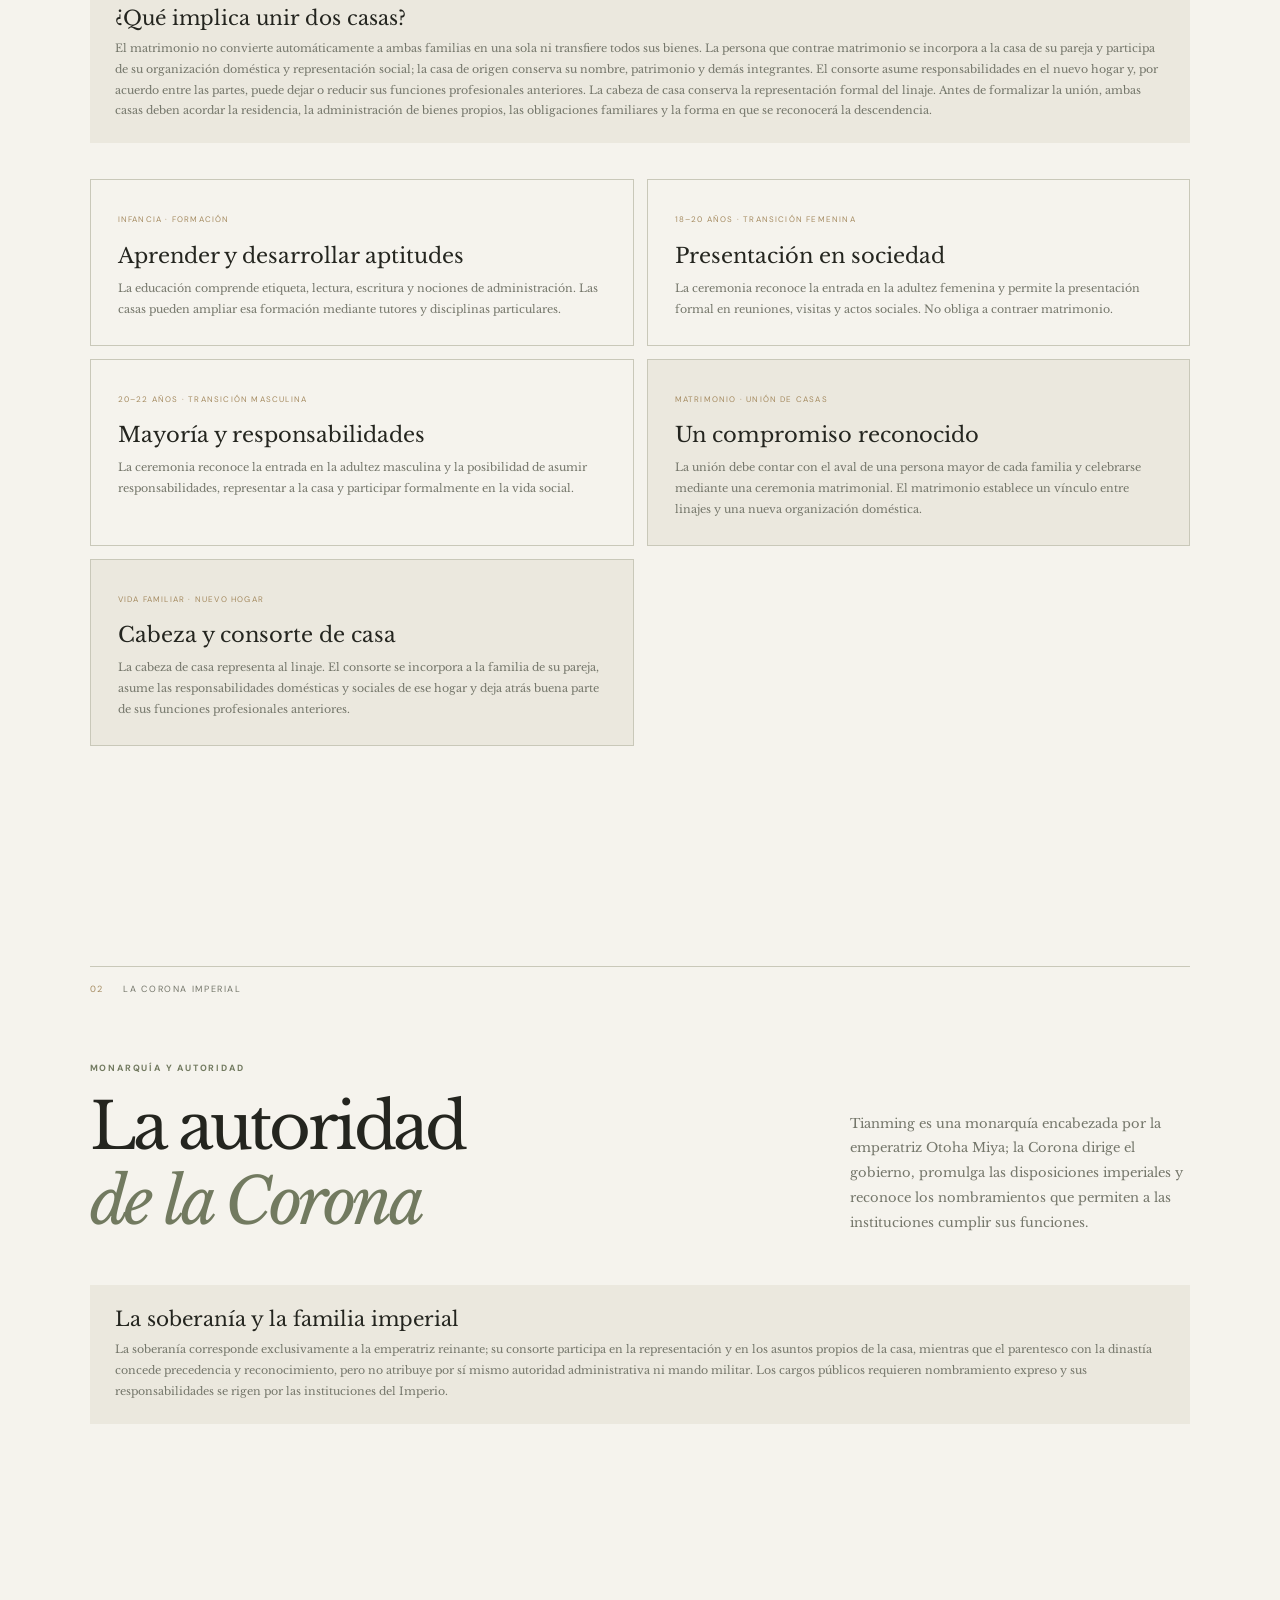
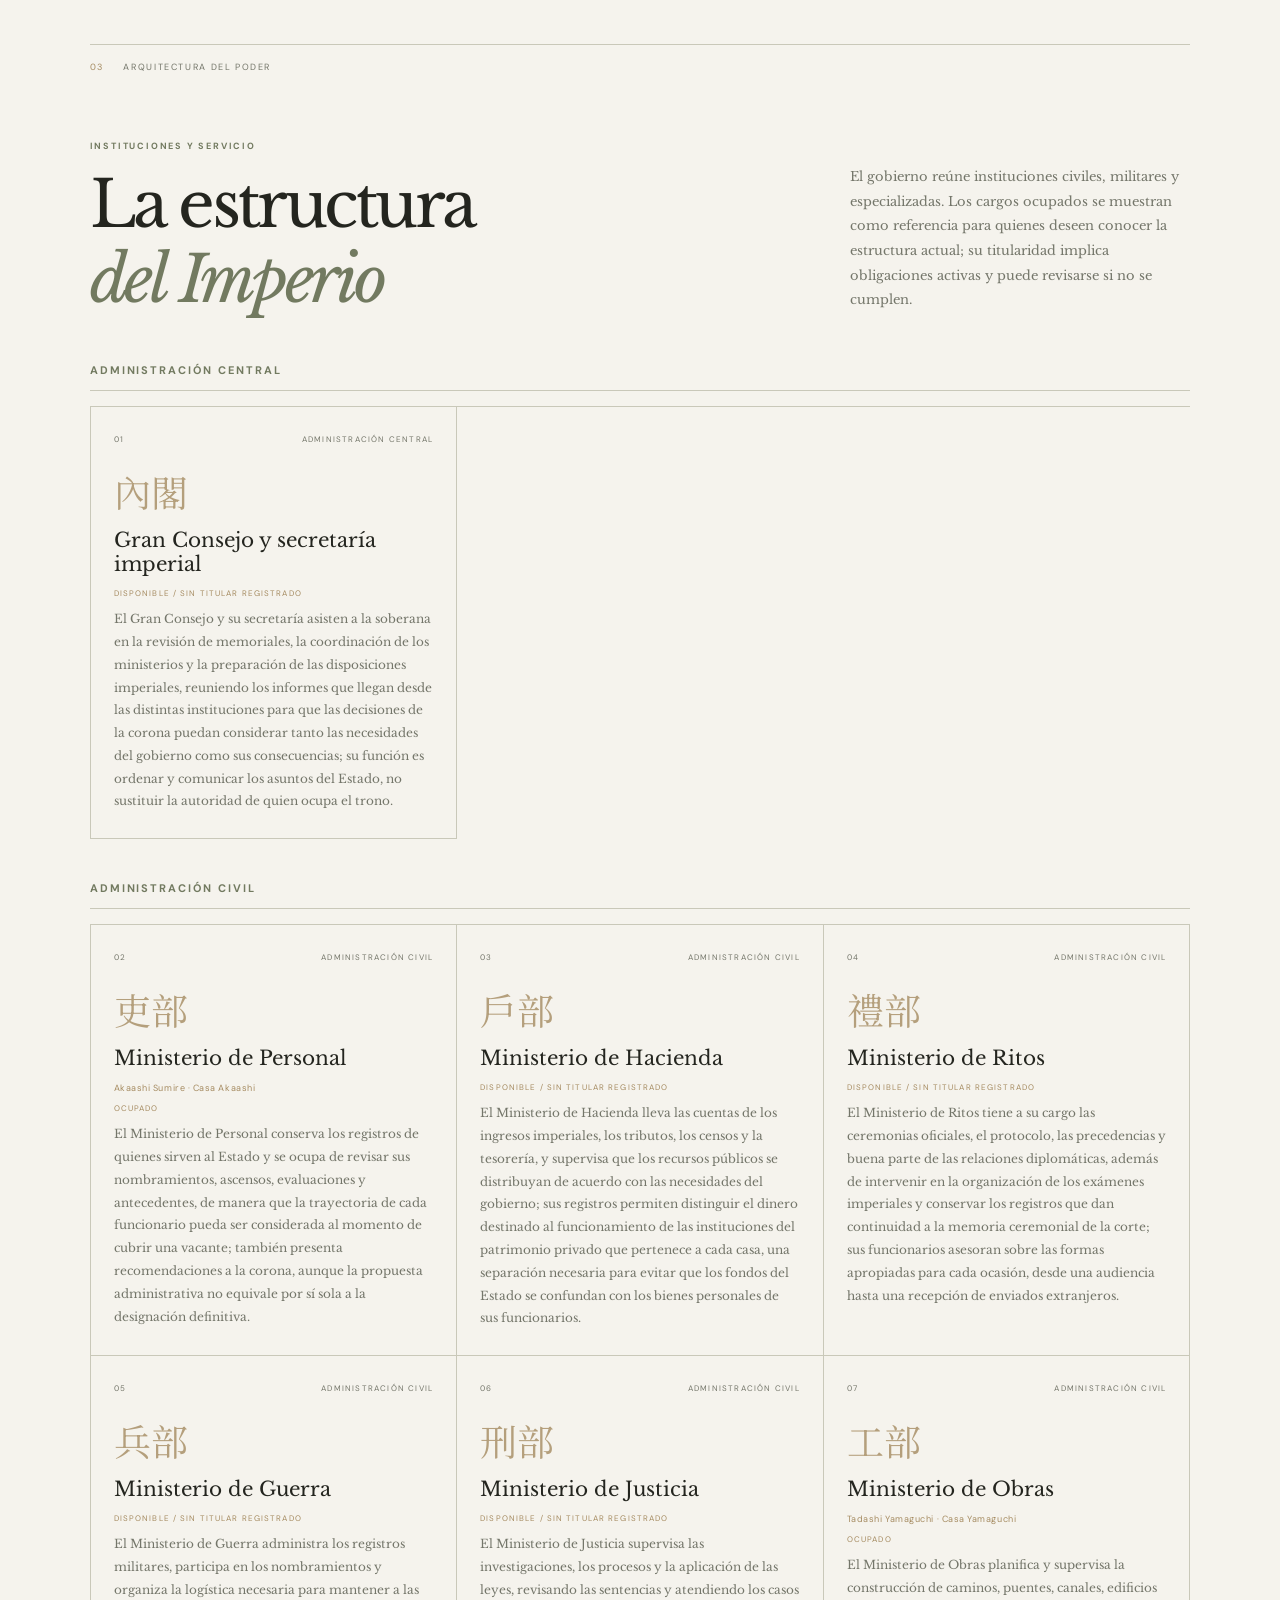
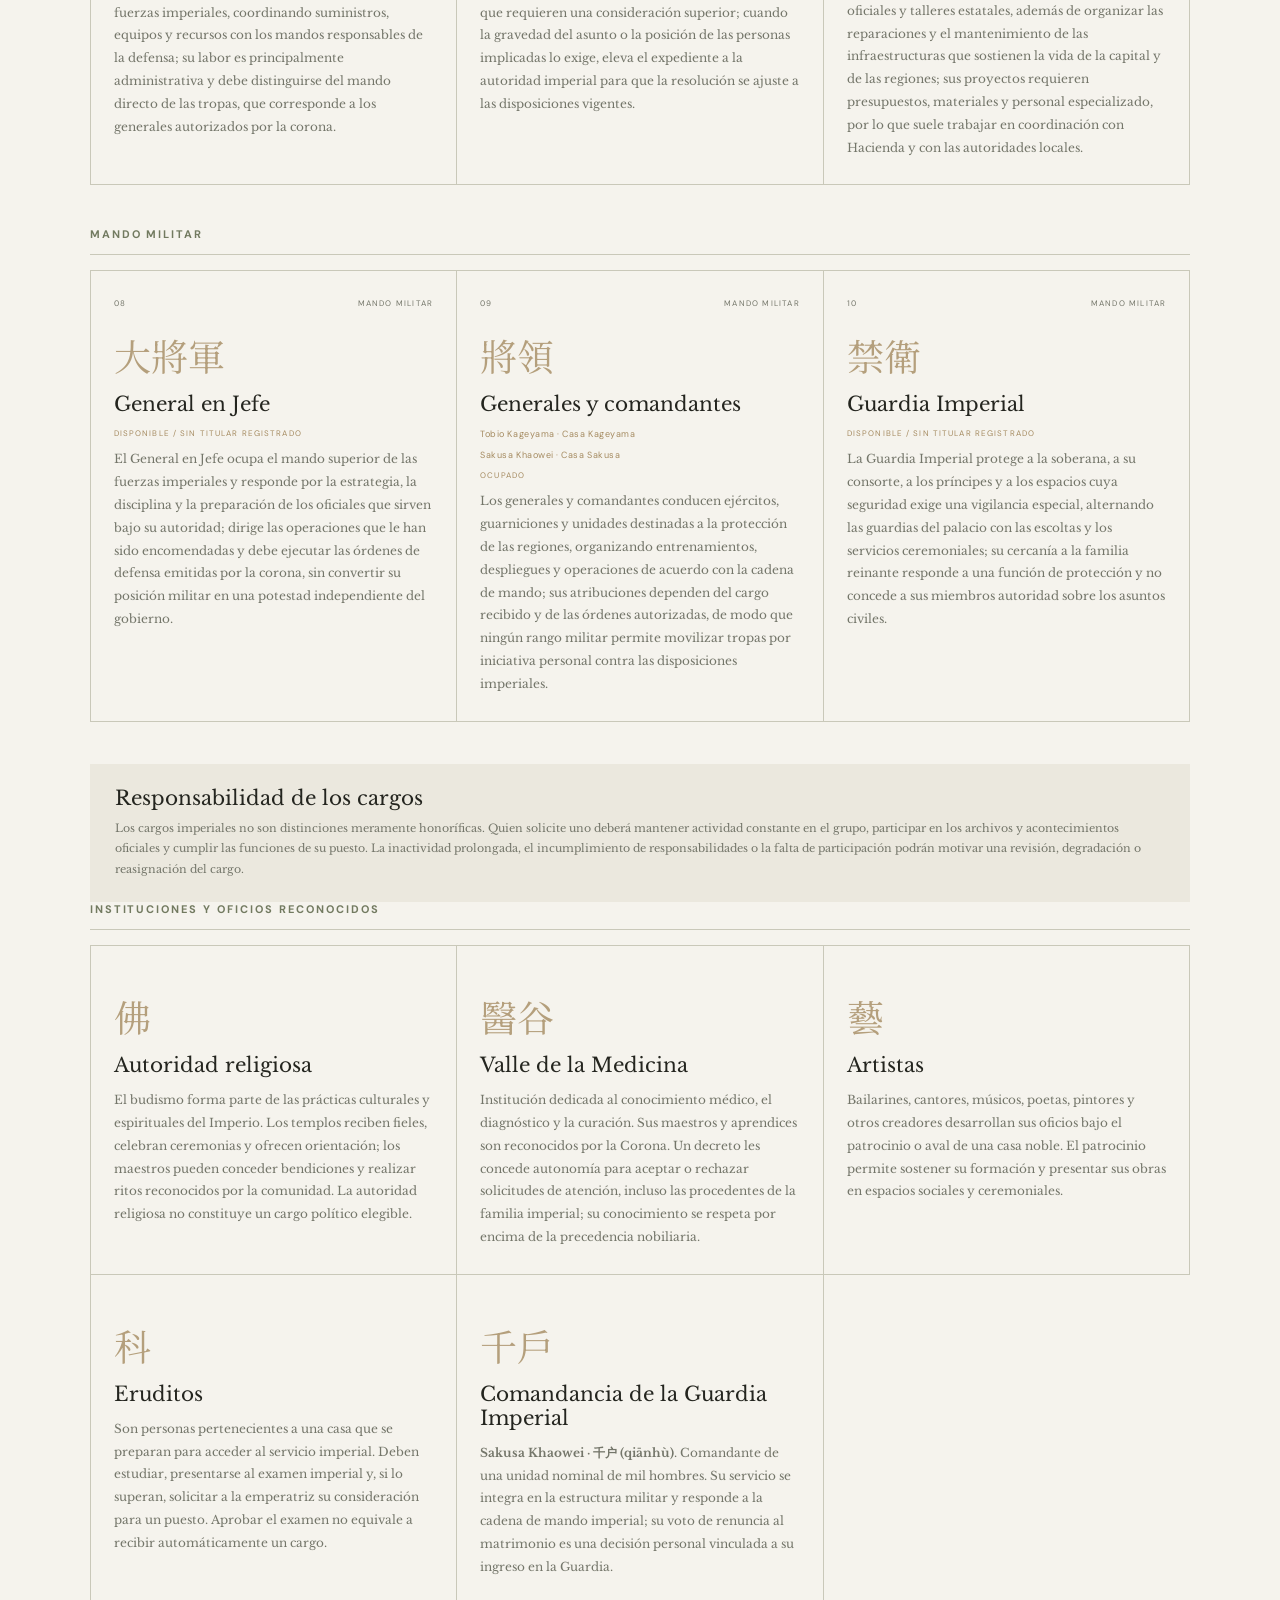
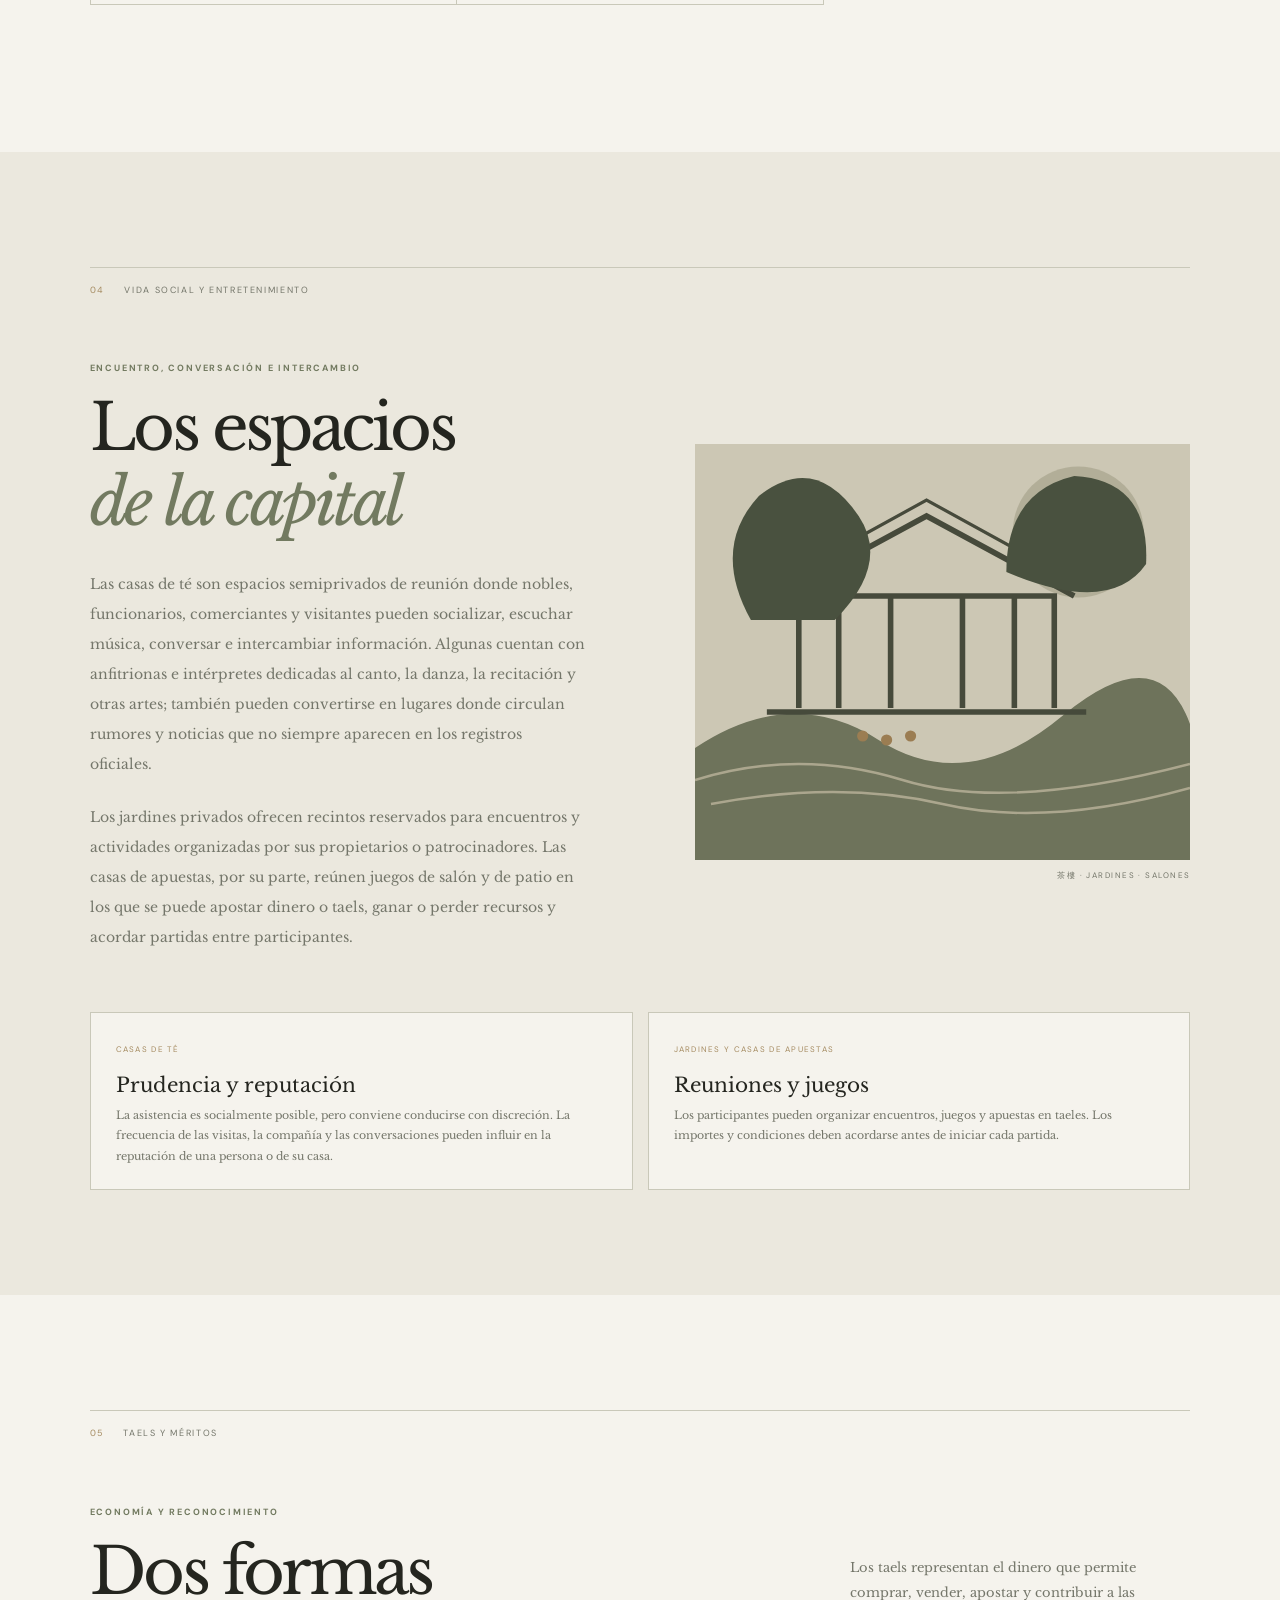
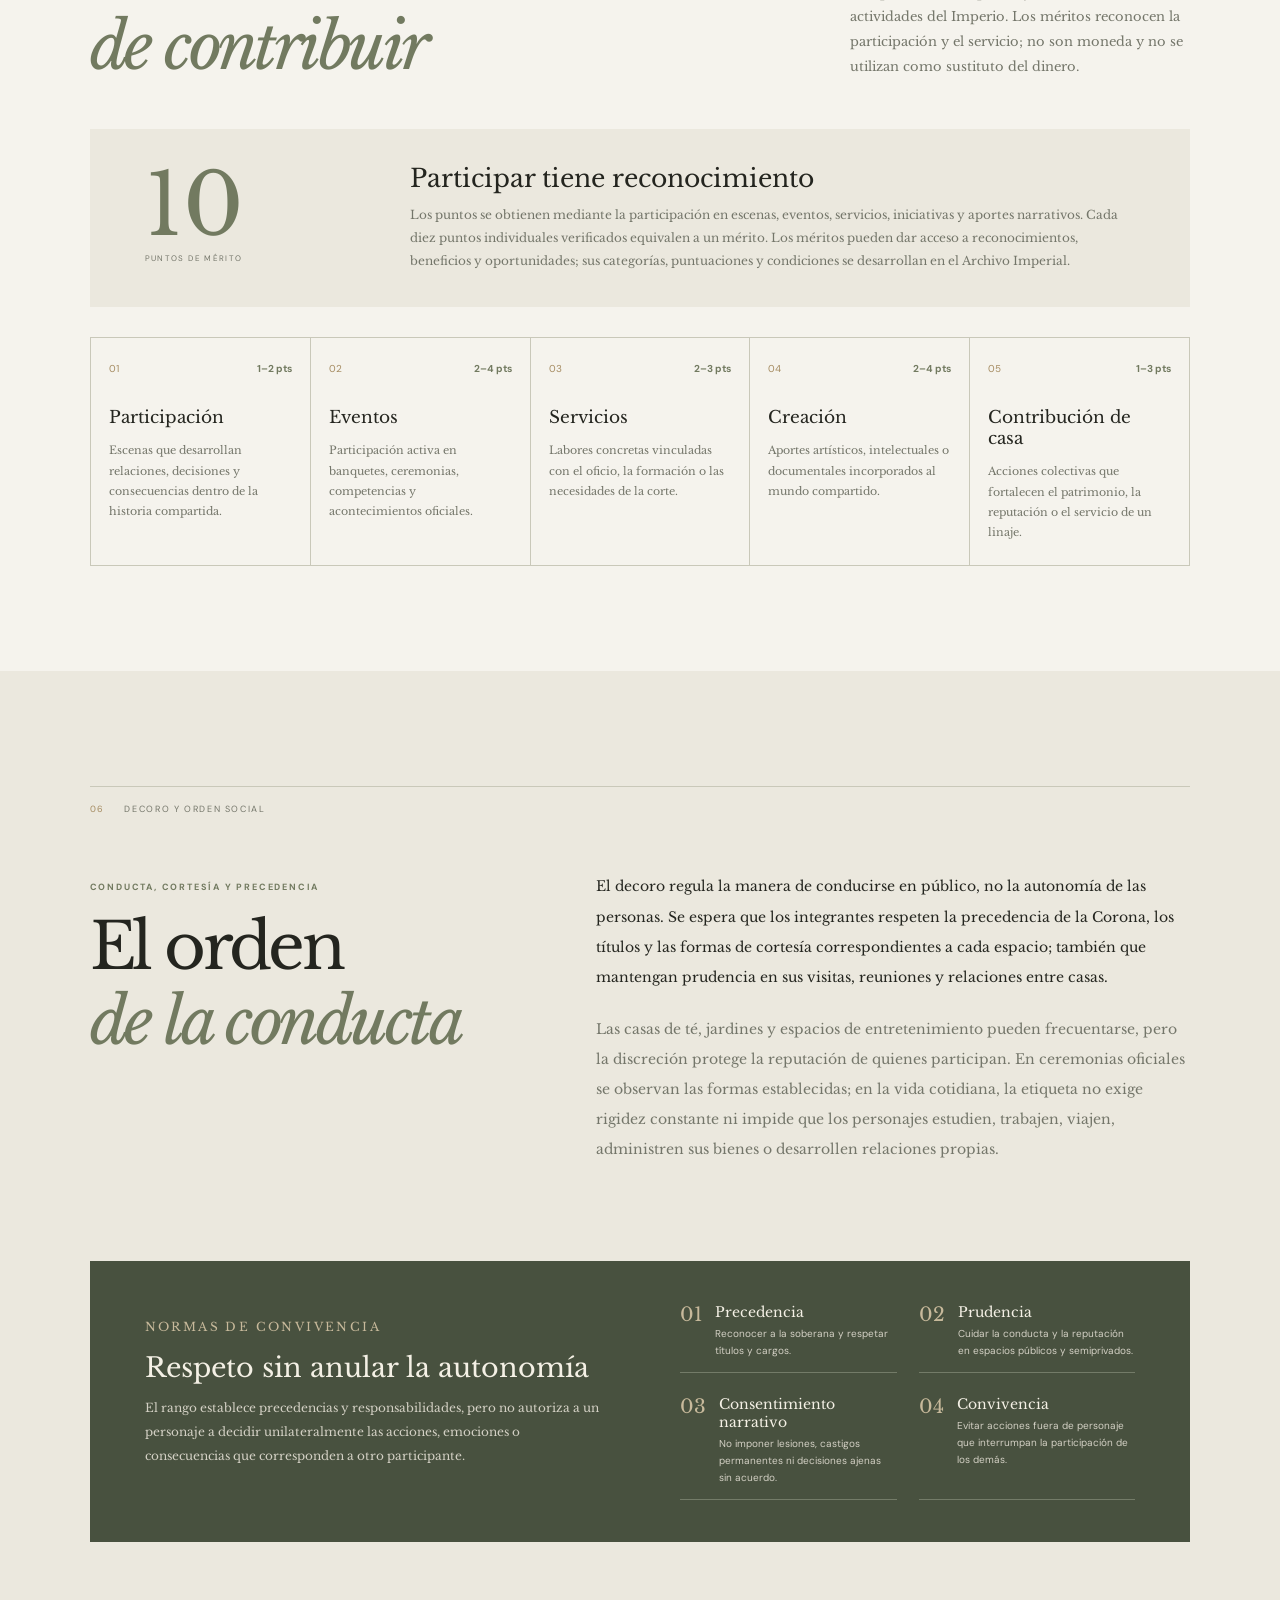
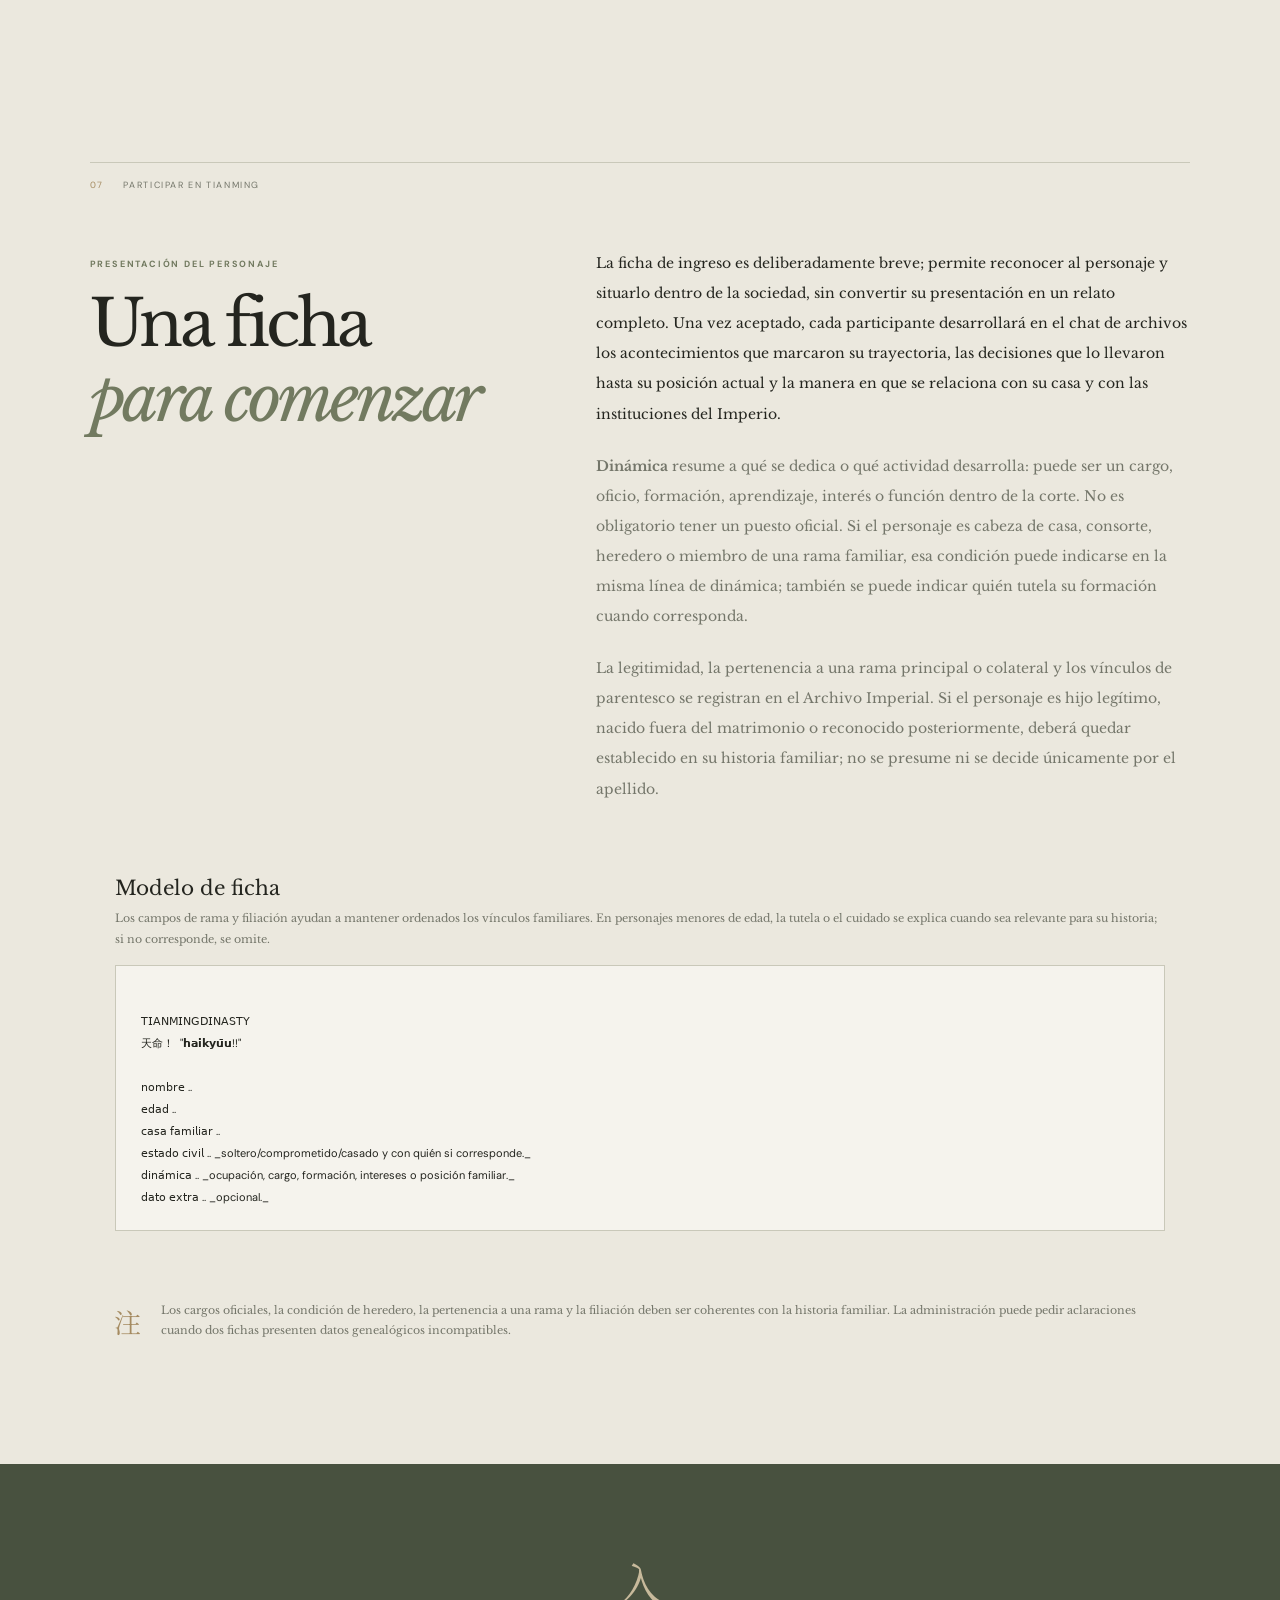
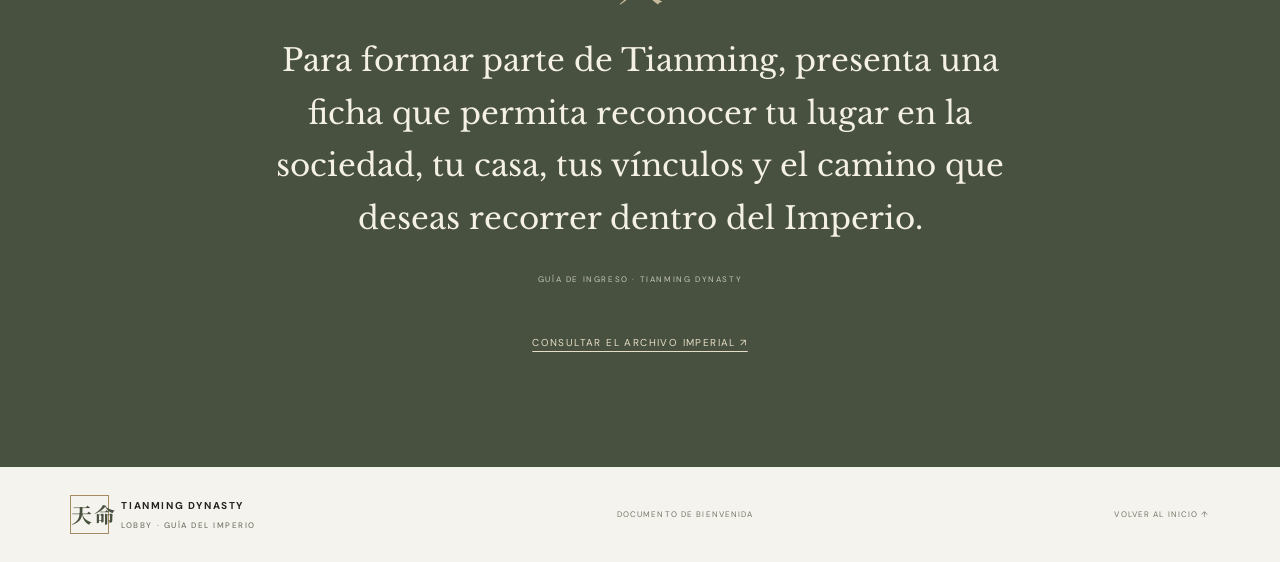
==== commit a3c71653: "Sincronizar color de la barra del navegador con el tema del sistema" ====
--- a/index.html
+++ b/index.html
@@ -3,7 +3,7 @@
 <head>
   <meta charset="utf-8">
   <meta name="viewport" content="width=device-width, initial-scale=1">
-  <meta name="theme-color" content="#f5f3ed">
+  <meta name="theme-color" content="#f5f3ed" media="(prefers-color-scheme: light)"><meta name="theme-color" content="#171915" media="(prefers-color-scheme: dark)">
   <meta name="description" content="Lobby público de Tianming Dynasty: ambientación, sociedad, instituciones y guía de ingreso.">
   <title>Tianming Dynasty — Lobby Imperial</title>
   <link rel="preconnect" href="https://fonts.googleapis.com">
@@ -31,7 +31,7 @@
       <div class="section-tag"><span>01</span> LA SOCIEDAD IMPERIAL</div>
       <div class="intro-grid"><div><p class="eyebrow">Educación, autonomía y pertenencia</p><h2>Una sociedad<br><em>de oportunidades</em></h2></div><div class="prose">
         <p>El Imperio Tianming se organiza bajo una monarquía encabezada por la emperatriz Otoha Miya. Su sociedad reconoce a hombres y mujeres las mismas oportunidades de formación, participación y servicio; el acceso a la educación, los cargos, las artes, la administración y la vida pública no depende del sexo, sino de la preparación, las decisiones personales, las circunstancias y el reconocimiento que cada individuo consiga construir.</p>
-        <p>La educación inicial comprende lectura, escritura, etiqueta, administración doméstica y conocimientos generales. A partir de esa base, cada casa puede orientar la formación de sus integrantes según sus tradiciones, recursos y expectativas; algunos profundizarán en las artes, otros en el estudio, la medicina, la política, el comercio o la disciplina militar. La familia puede ofrecer tutores y formación especializada, pero la trayectoria de cada personaje no queda limitada a la ocupación de sus parientes.</p>
+        <p>La educación inicial reúne lectura, escritura, etiqueta, administración doméstica y conocimientos generales; sobre esa base, cada casa orienta la formación de sus integrantes según sus tradiciones, recursos y expectativas, de modo que algunos profundizan en las artes, otros en el estudio, la medicina, la política, el comercio o la disciplina militar. La familia puede facilitar tutores y enseñanza especializada, aunque la trayectoria de cada personaje no queda determinada por la ocupación de sus parientes ni por el lugar que estos hayan alcanzado dentro de la sociedad.</p>
       </div></div>
       <div class="family-contributions"><h3>¿Qué implica unir dos casas?</h3><p>El matrimonio no convierte automáticamente a ambas familias en una sola ni transfiere todos sus bienes. La persona que contrae matrimonio se incorpora a la casa de su pareja y participa de su organización doméstica y representación social; la casa de origen conserva su nombre, patrimonio y demás integrantes. El consorte asume responsabilidades en el nuevo hogar y, por acuerdo entre las partes, puede dejar o reducir sus funciones profesionales anteriores. La cabeza de casa conserva la representación formal del linaje. Antes de formalizar la unión, ambas casas deben acordar la residencia, la administración de bienes propios, las obligaciones familiares y la forma en que se reconocerá la descendencia.</p></div>
       <div class="milestone-grid lobby-milestones">
@@ -94,7 +94,7 @@
     <section class="section women-section" id="ficha">
       <div class="section-tag"><span>07</span> PARTICIPAR EN TIANMING</div>
       <div class="women-layout"><div><p class="eyebrow">Presentación del personaje</p><h2>Una ficha<br><em>para comenzar</em></h2></div><div class="prose">
-        <p>La ficha de ingreso es deliberadamente breve: sirve para identificar al personaje y ubicarlo dentro de la sociedad, no para contar toda su historia. Una vez aceptado, cada participante deberá desarrollar en el chat de archivos cómo llegó a ocupar ese lugar, qué acontecimientos marcaron su trayectoria y de qué manera se relaciona con su casa y con las instituciones del Imperio.</p>
+        <p>La ficha de ingreso es deliberadamente breve; permite reconocer al personaje y situarlo dentro de la sociedad, sin convertir su presentación en un relato completo. Una vez aceptado, cada participante desarrollará en el chat de archivos los acontecimientos que marcaron su trayectoria, las decisiones que lo llevaron hasta su posición actual y la manera en que se relaciona con su casa y con las instituciones del Imperio.</p>
         <p><b>Dinámica</b> resume a qué se dedica o qué actividad desarrolla: puede ser un cargo, oficio, formación, aprendizaje, interés o función dentro de la corte. No es obligatorio tener un puesto oficial. Si el personaje es cabeza de casa, consorte, heredero o miembro de una rama familiar, esa condición puede indicarse en la misma línea de dinámica; también se puede indicar quién tutela su formación cuando corresponda.</p>
         <p>La legitimidad, la pertenencia a una rama principal o colateral y los vínculos de parentesco se registran en el Archivo Imperial. Si el personaje es hijo legítimo, nacido fuera del matrimonio o reconocido posteriormente, deberá quedar establecido en su historia familiar; no se presume ni se decide únicamente por el apellido.</p>
       </div></div>
--- a/styles.css
+++ b/styles.css
@@ -312,3 +312,28 @@
  .house-inventory-panel{grid-template-columns:1fr;gap:14px;padding:19px 16px}
  .house-inventory-panel ul{font-size:10px}
 }
+
+/* Paleta sincronizada con la preferencia de apariencia del dispositivo */
+:root{color-scheme:light}
+@media(prefers-color-scheme:dark){
+ :root{color-scheme:dark}
+ body,.site-header,.section,.house-organigram,.tree-chart,.tree-branch,.tree-person,.institution-card,.imperial-guide-card,.point-card,.reward-card,.standing,.agenda-card,.game-card,.auction-lot,.member-dialog,.character-template,.house-inventory-panel,.genealogy-board{color:var(--ink)}
+ .site-header,.footer,.section-tag,.hero-meta,.hero-caption,nav,.edition{border-color:var(--line);color:var(--muted)}
+ .tree-chart,.genealogy-board,.tree-branch,.tree-person,.institution-card,.imperial-guide-card,.point-card,.reward-card,.standing,.agenda-card,.game-card,.auction-lot,.member-dialog,.character-template,.house-organigram{background-color:var(--paper)}
+ .tree-person:hover,.tree-person:focus-visible{background:var(--paper2);color:var(--ink)}
+ .tree-person-copy small,.tree-branch>p,.house-organigram-head>div:first-child>p,.house-inventory-panel ul,.profile-facts dd,.prose p,.prose-single{color:var(--muted)}
+ .tree-person-copy strong,.tree-branch h4,.house-organigram-head h3,.house-summary strong,.inventory-heading h4,.institution-card h4,.member-dialog h2,.profile-role,.profile-facts dt{color:var(--ink)}
+ .house-summary,.house-organigram-foot,.house-inventory,.house-inventory-panel,.genealogy-topline,.genealogy-branch.collateral-branch,.genealogy-branch.other-branch{border-color:var(--line)}
+ .house-inventory-panel,.note-box,.merit-intro,.agency-panel,.quote-band{background:var(--paper2);color:var(--ink)}
+ .house-inventory-panel .eyebrow,.inventory-heading p{color:var(--gold)}
+ .family-contributions,.family-contributions p,.family-contributions li,.standings-note,.auction-note,.host-note p,.institution-card p,.imperial-guide-card p{color:var(--muted)}
+ .family-contributions h3,.section-heading h2,.section h2,.section h3,.section h4{color:var(--ink)}
+ .brand-mark{color:var(--gold)}
+ .member-dialog{border:1px solid var(--line);background:var(--paper);color:var(--ink)}
+ .member-dialog::backdrop{background:rgba(0,0,0,.72)}
+ .profile-close{color:var(--ink);background:var(--paper2);border-color:var(--line)}
+ .profile-facts div{border-color:var(--line)}
+ .institution-card,.imperial-guide-card,.tree-branch,.tree-person,.point-card,.reward-card,.standing,.agenda-card,.game-card,.auction-lot{border-color:var(--line)}
+ .tea-illustration img{mix-blend-mode:screen;opacity:.78}
+}
+@media(prefers-color-scheme:light){:root{color-scheme:light}}
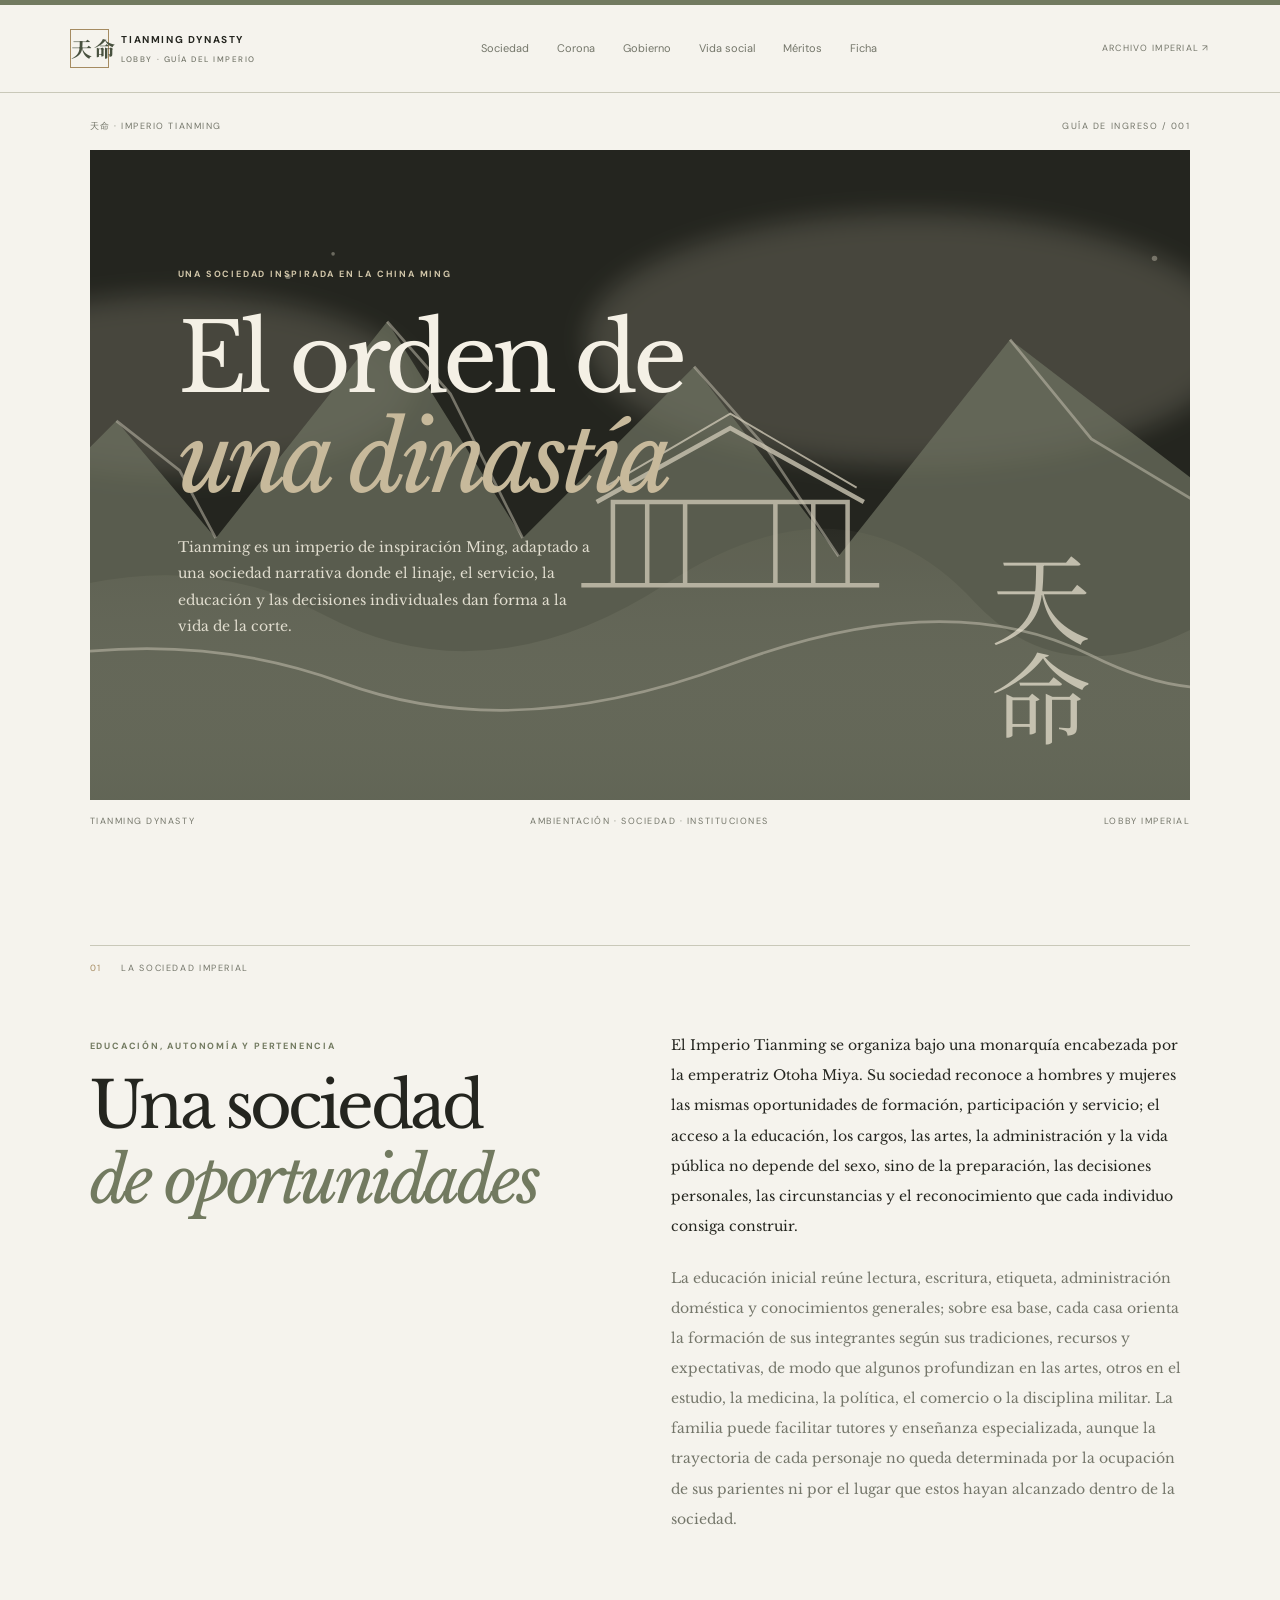
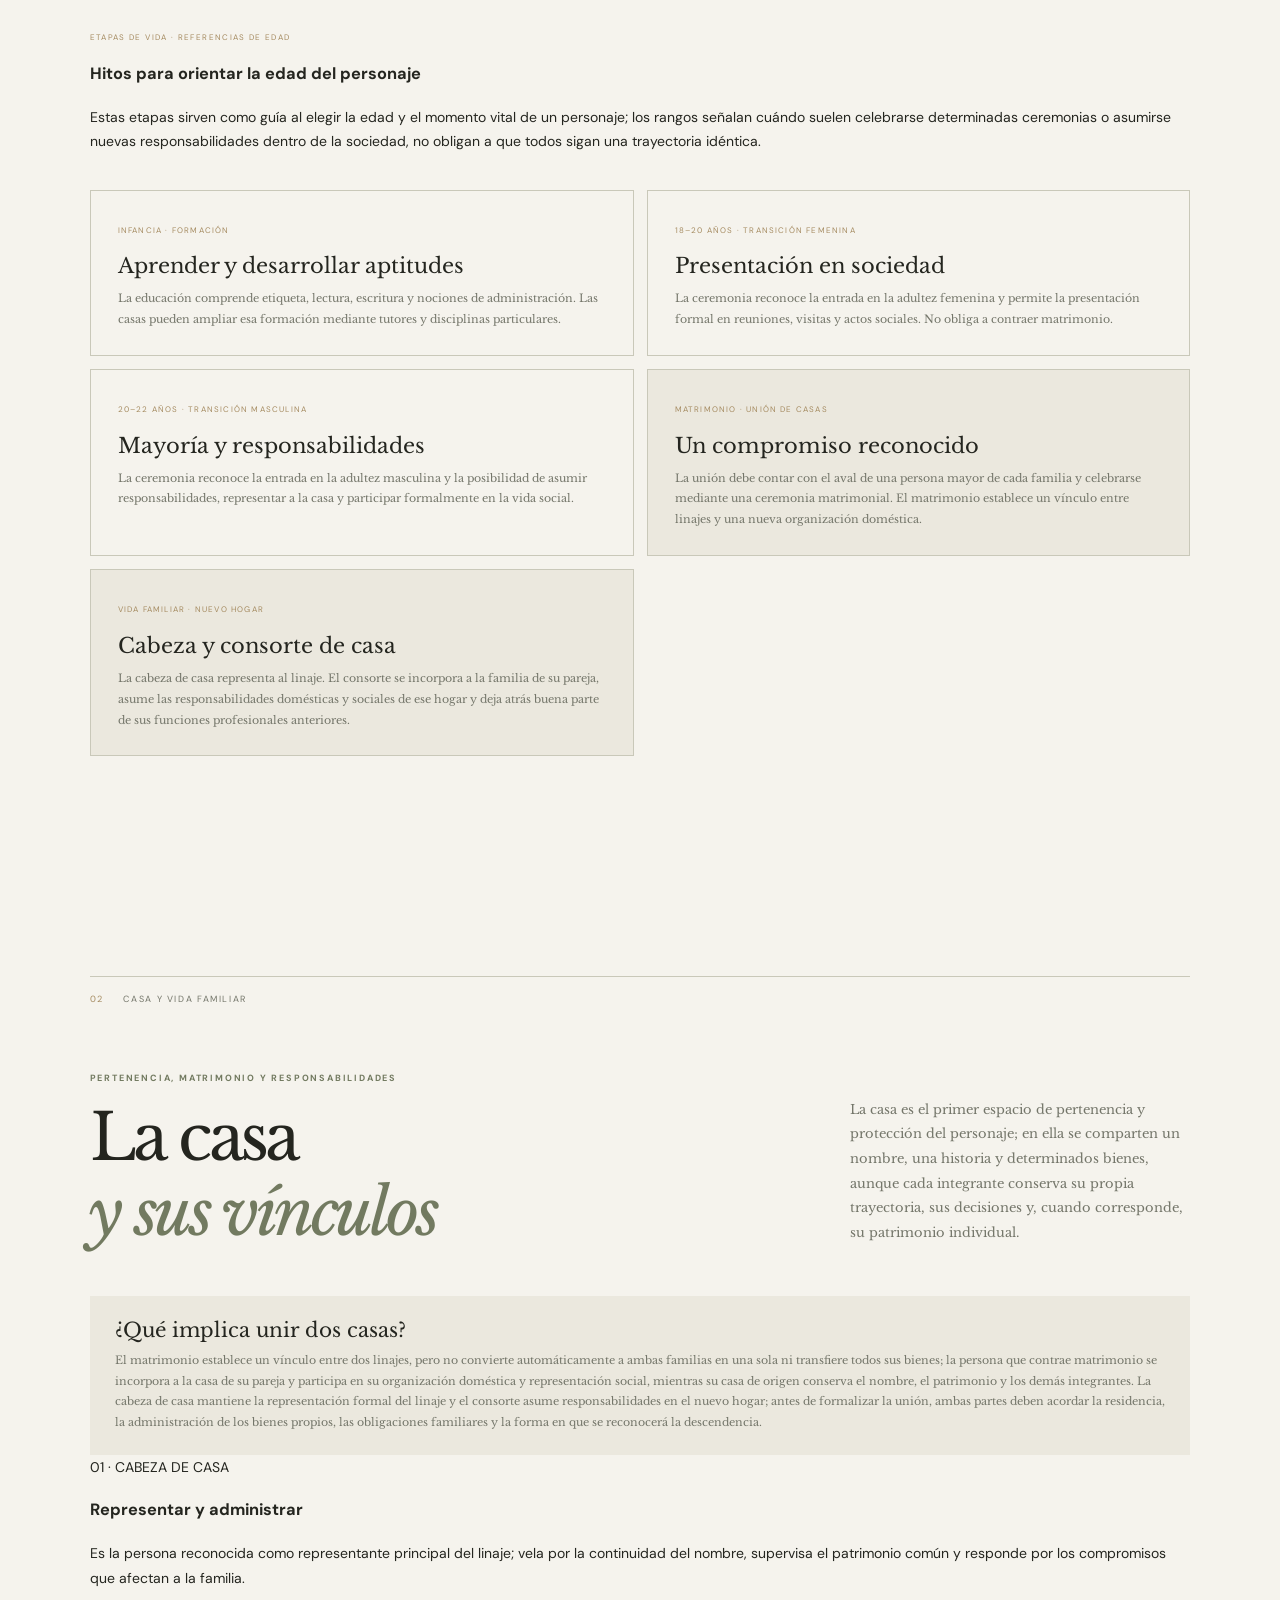
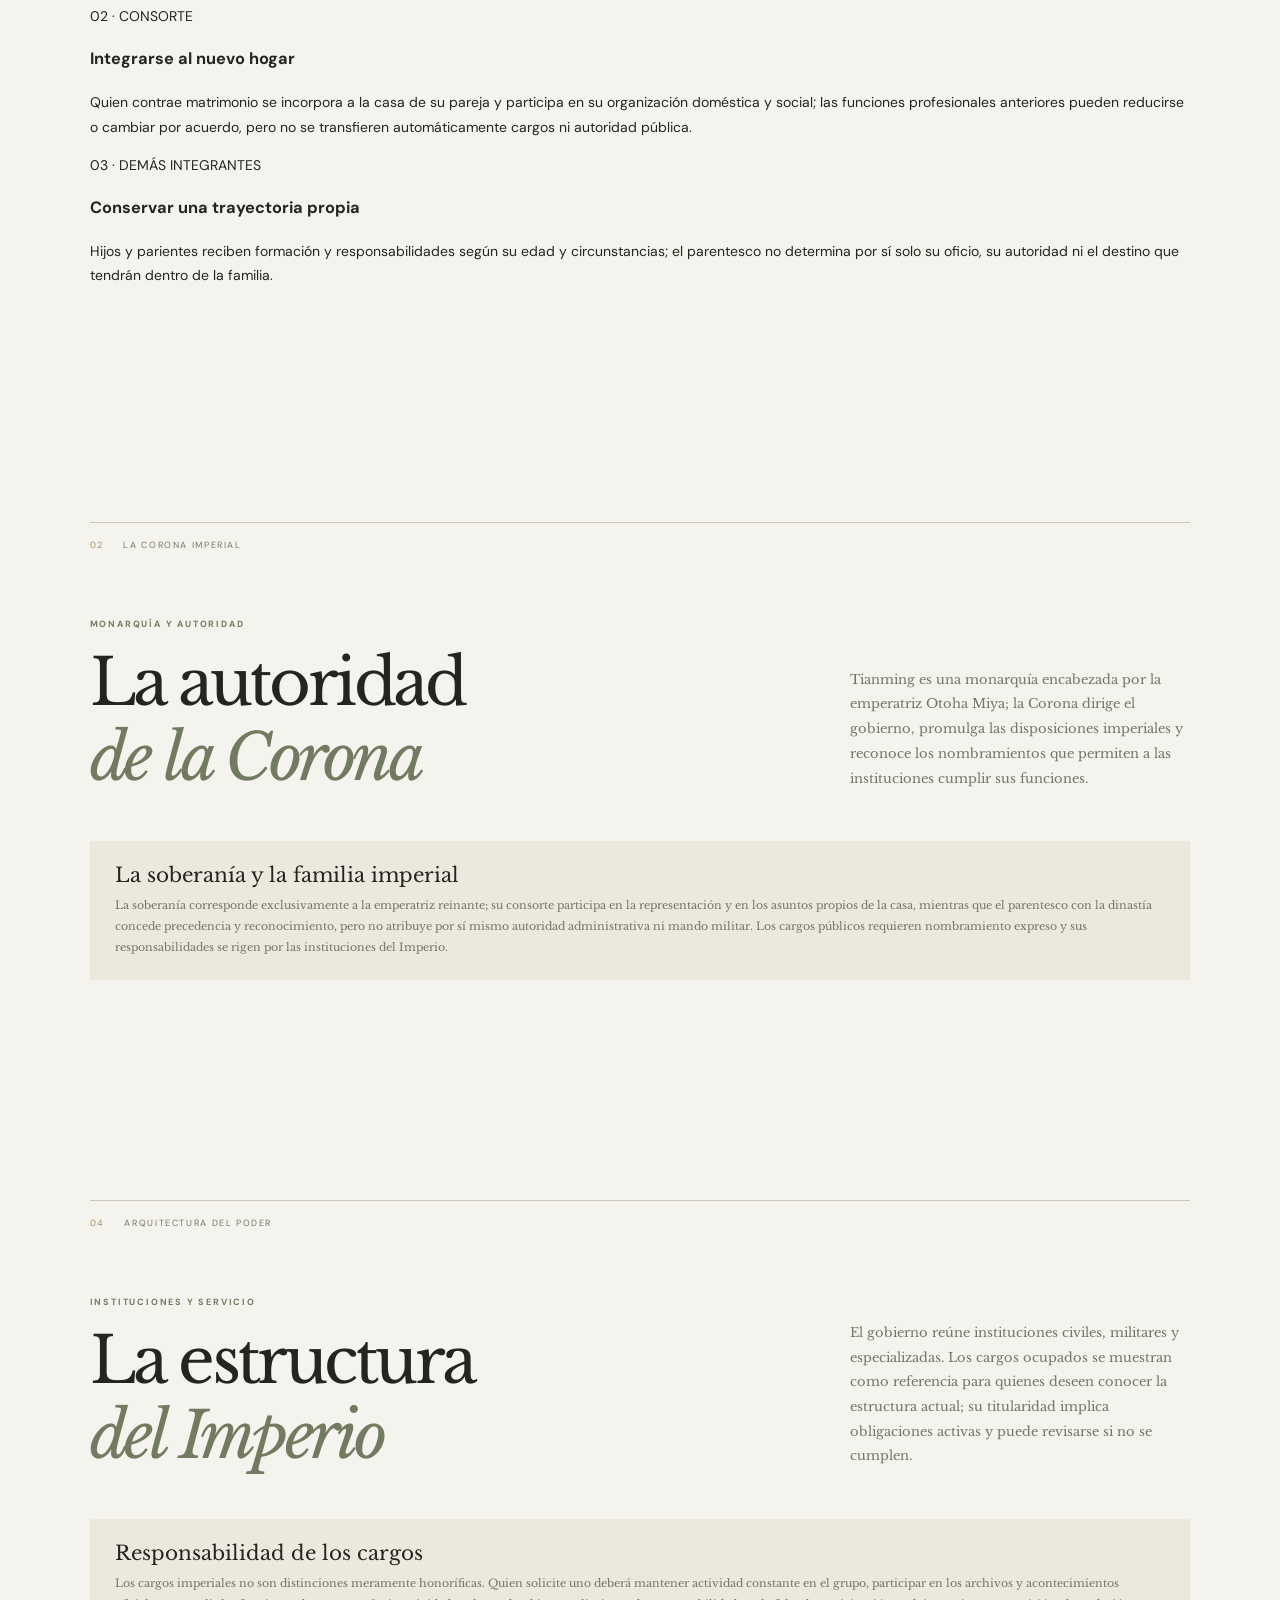
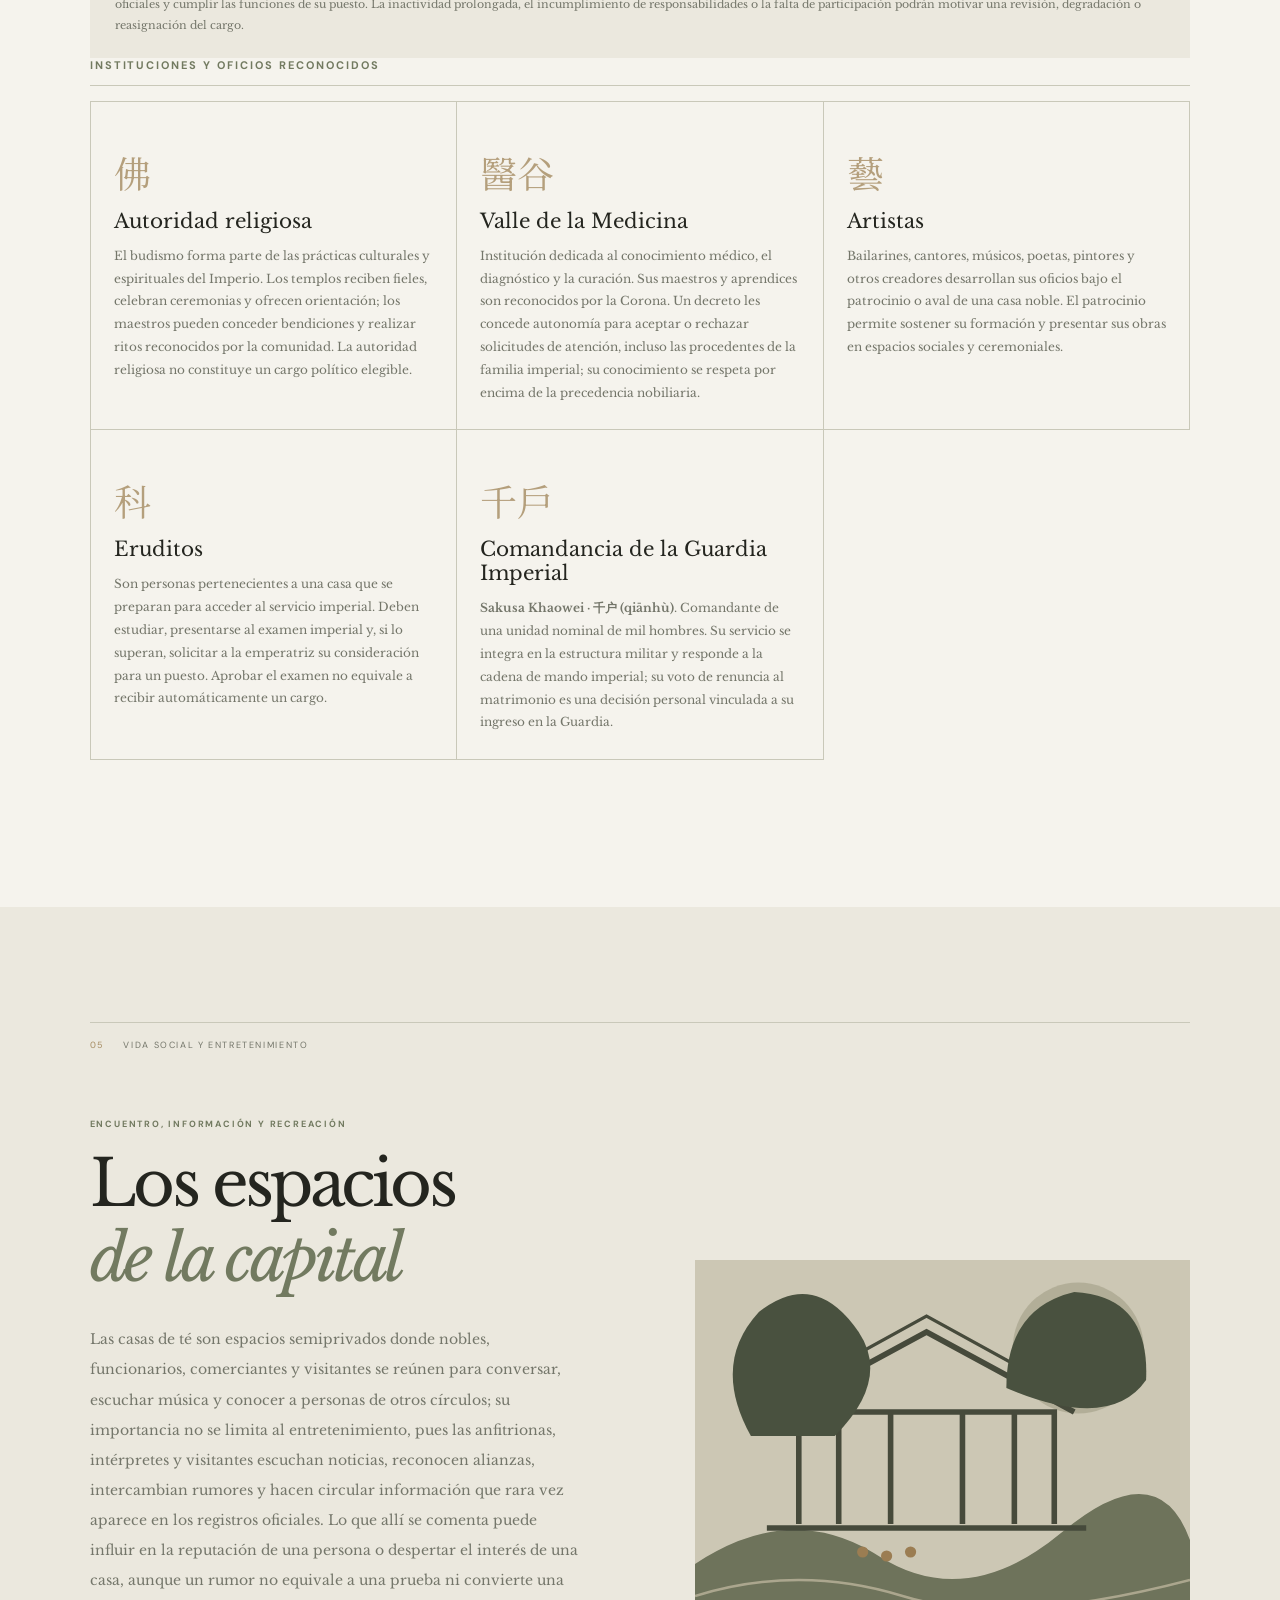
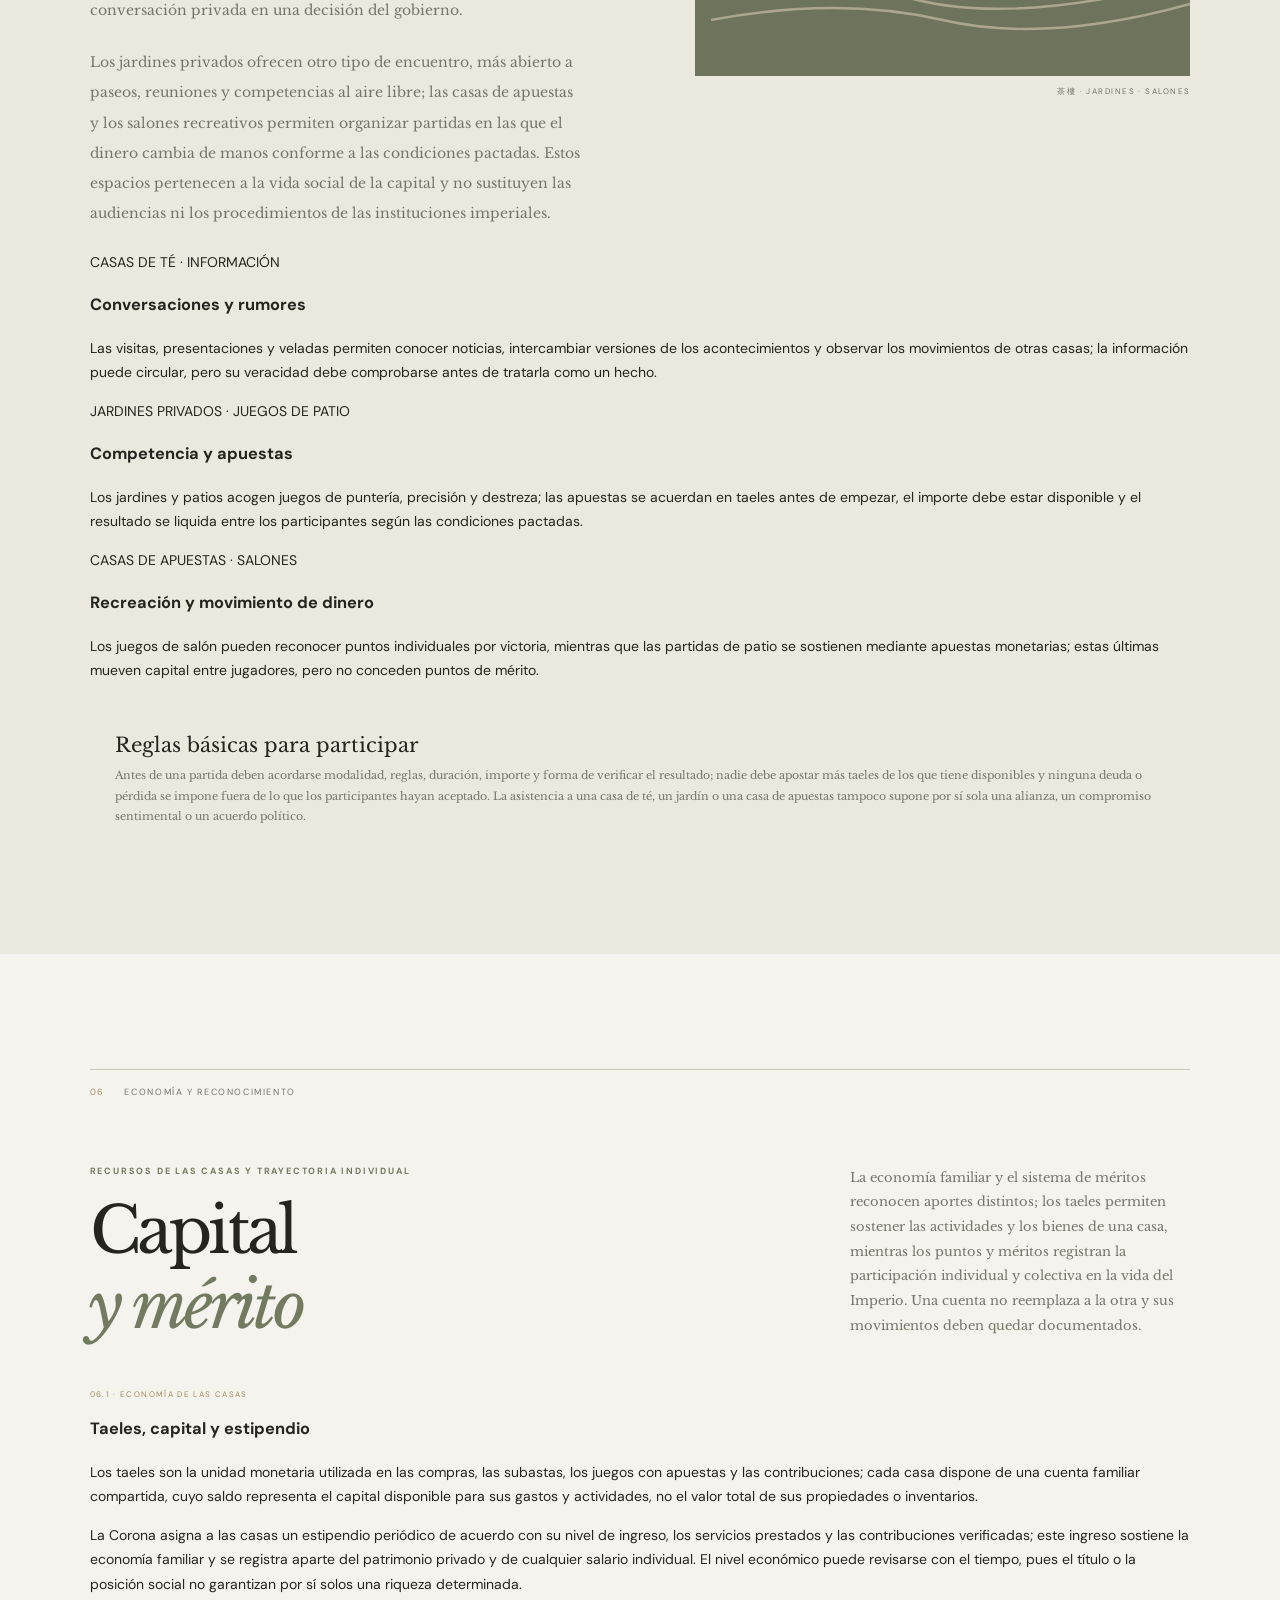
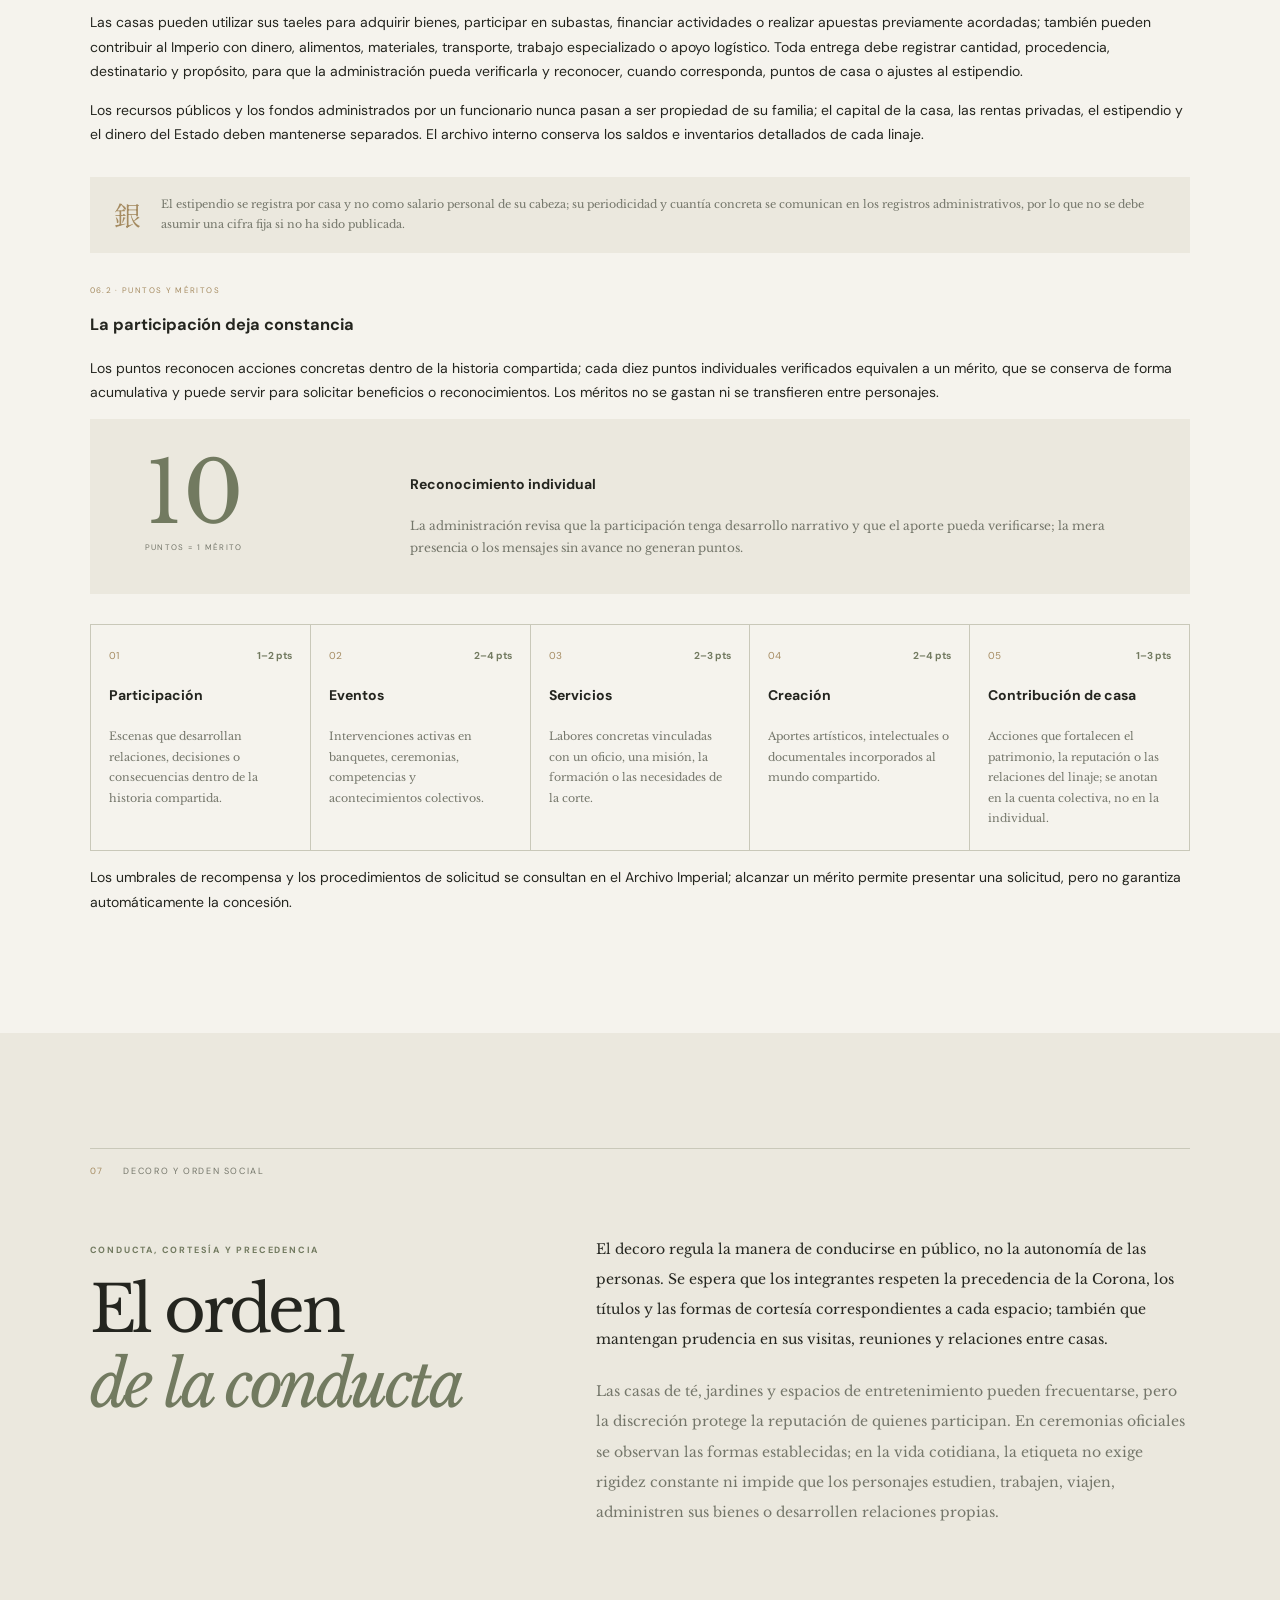
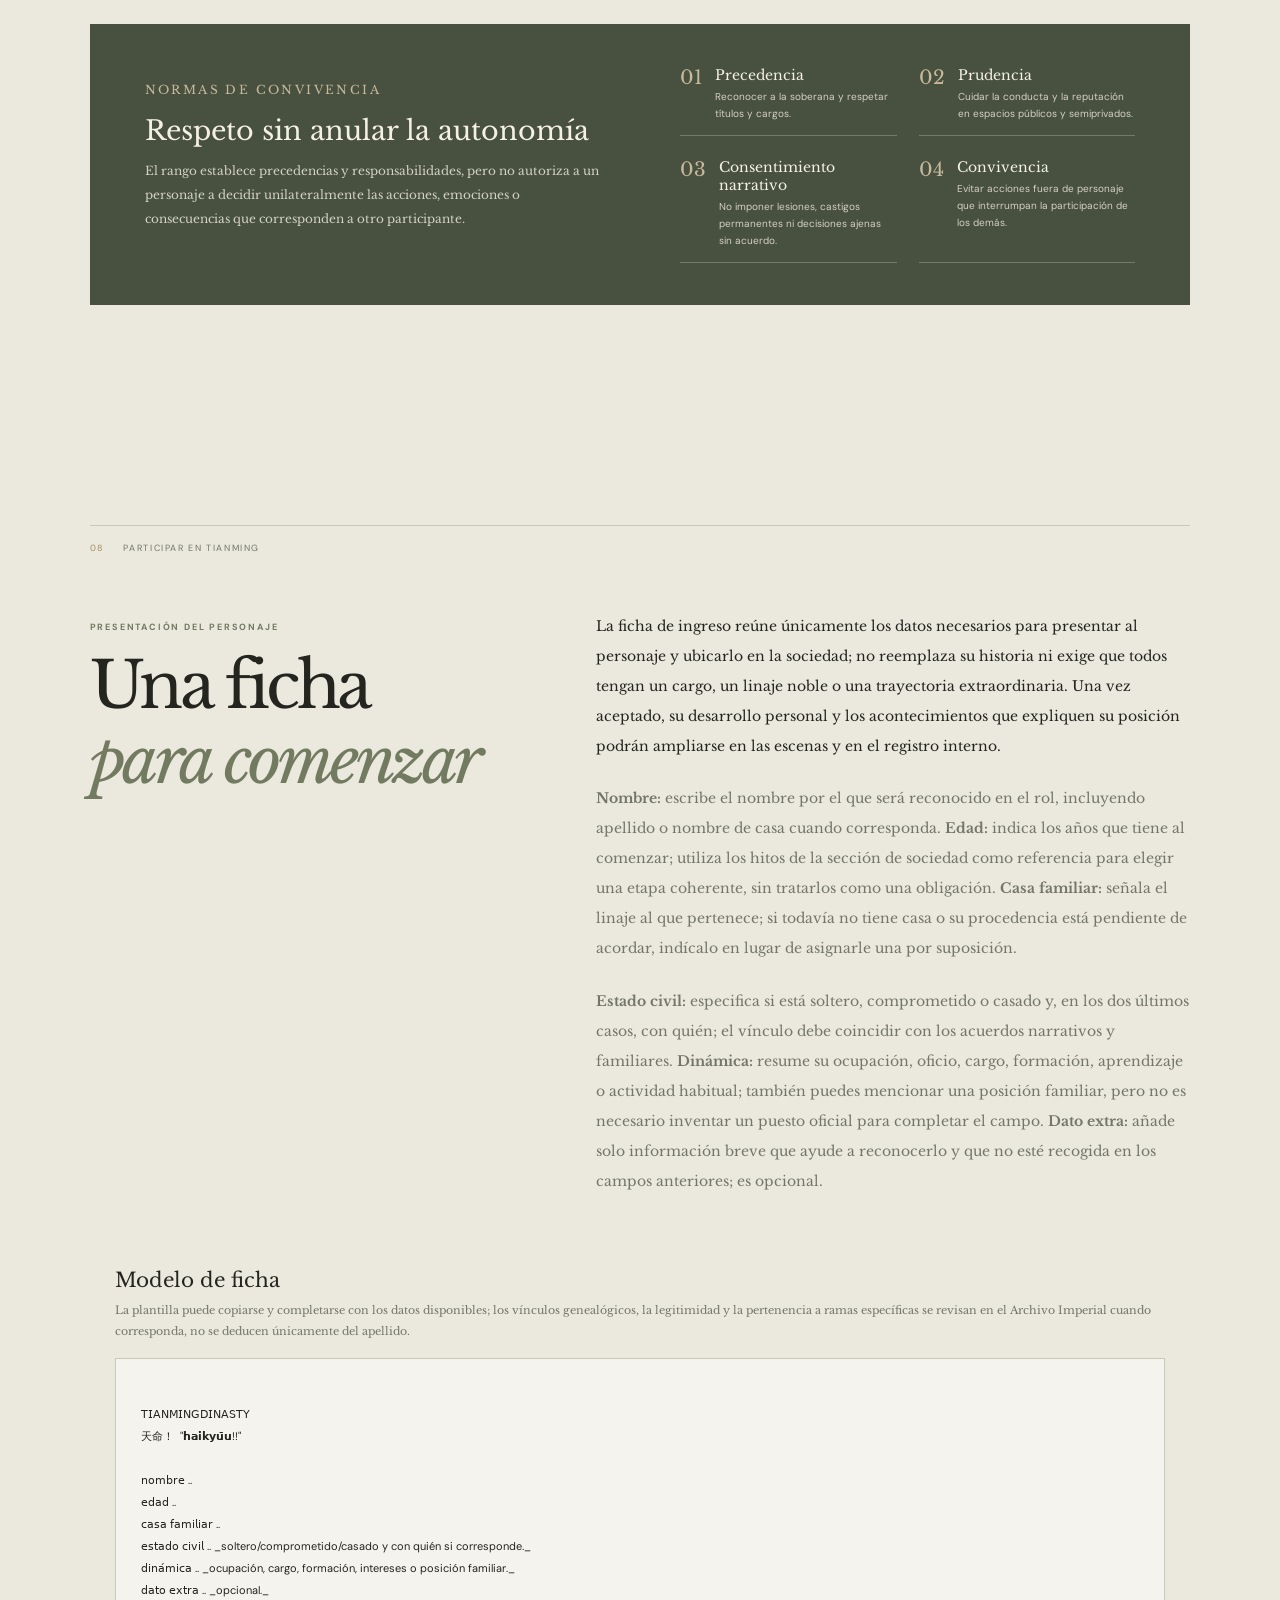
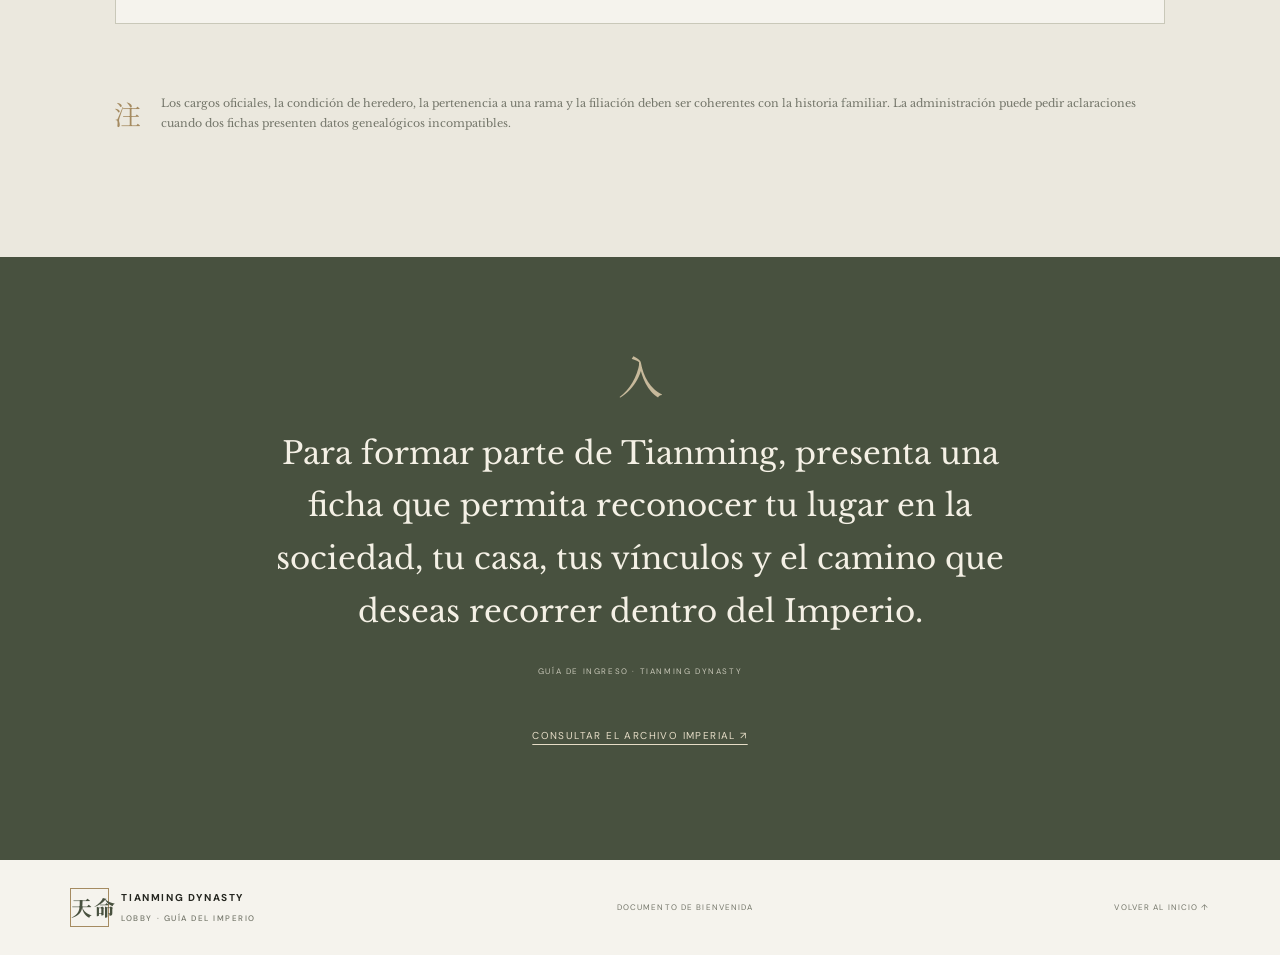
==== commit 9b66a2cb: "Reordenar Lobby y aclarar economía, méritos, vida social y ficha" ====
--- a/index.html
+++ b/index.html
@@ -33,13 +33,24 @@
         <p>El Imperio Tianming se organiza bajo una monarquía encabezada por la emperatriz Otoha Miya. Su sociedad reconoce a hombres y mujeres las mismas oportunidades de formación, participación y servicio; el acceso a la educación, los cargos, las artes, la administración y la vida pública no depende del sexo, sino de la preparación, las decisiones personales, las circunstancias y el reconocimiento que cada individuo consiga construir.</p>
         <p>La educación inicial reúne lectura, escritura, etiqueta, administración doméstica y conocimientos generales; sobre esa base, cada casa orienta la formación de sus integrantes según sus tradiciones, recursos y expectativas, de modo que algunos profundizan en las artes, otros en el estudio, la medicina, la política, el comercio o la disciplina militar. La familia puede facilitar tutores y enseñanza especializada, aunque la trayectoria de cada personaje no queda determinada por la ocupación de sus parientes ni por el lugar que estos hayan alcanzado dentro de la sociedad.</p>
       </div></div>
-      <div class="family-contributions"><h3>¿Qué implica unir dos casas?</h3><p>El matrimonio no convierte automáticamente a ambas familias en una sola ni transfiere todos sus bienes. La persona que contrae matrimonio se incorpora a la casa de su pareja y participa de su organización doméstica y representación social; la casa de origen conserva su nombre, patrimonio y demás integrantes. El consorte asume responsabilidades en el nuevo hogar y, por acuerdo entre las partes, puede dejar o reducir sus funciones profesionales anteriores. La cabeza de casa conserva la representación formal del linaje. Antes de formalizar la unión, ambas casas deben acordar la residencia, la administración de bienes propios, las obligaciones familiares y la forma en que se reconocerá la descendencia.</p></div>
-      <div class="milestone-grid lobby-milestones">
+      
+      <div class="milestone-section"><span class="family-subtag">ETAPAS DE VIDA · REFERENCIAS DE EDAD</span><h3 class="milestone-title">Hitos para orientar la edad del personaje</h3><p class="milestone-intro">Estas etapas sirven como guía al elegir la edad y el momento vital de un personaje; los rangos señalan cuándo suelen celebrarse determinadas ceremonias o asumirse nuevas responsabilidades dentro de la sociedad, no obligan a que todos sigan una trayectoria idéntica.</p></div><div class="milestone-grid lobby-milestones">
         <article class="milestone-card"><span>INFANCIA · FORMACIÓN</span><h4>Aprender y desarrollar aptitudes</h4><p>La educación comprende etiqueta, lectura, escritura y nociones de administración. Las casas pueden ampliar esa formación mediante tutores y disciplinas particulares.</p></article>
         <article class="milestone-card"><span>18–20 AÑOS · TRANSICIÓN FEMENINA</span><h4>Presentación en sociedad</h4><p>La ceremonia reconoce la entrada en la adultez femenina y permite la presentación formal en reuniones, visitas y actos sociales. No obliga a contraer matrimonio.</p></article>
         <article class="milestone-card"><span>20–22 AÑOS · TRANSICIÓN MASCULINA</span><h4>Mayoría y responsabilidades</h4><p>La ceremonia reconoce la entrada en la adultez masculina y la posibilidad de asumir responsabilidades, representar a la casa y participar formalmente en la vida social.</p></article>
         <article class="milestone-card"><span>MATRIMONIO · UNIÓN DE CASAS</span><h4>Un compromiso reconocido</h4><p>La unión debe contar con el aval de una persona mayor de cada familia y celebrarse mediante una ceremonia matrimonial. El matrimonio establece un vínculo entre linajes y una nueva organización doméstica.</p></article>
         <article class="milestone-card"><span>VIDA FAMILIAR · NUEVO HOGAR</span><h4>Cabeza y consorte de casa</h4><p>La cabeza de casa representa al linaje. El consorte se incorpora a la familia de su pareja, asume las responsabilidades domésticas y sociales de ese hogar y deja atrás buena parte de sus funciones profesionales anteriores.</p></article>
+      </div>
+    </section>
+
+    <section class="section family-life-section" id="familia">
+      <div class="section-tag"><span>02</span> CASA Y VIDA FAMILIAR</div>
+      <div class="section-heading"><div><p class="eyebrow">Pertenencia, matrimonio y responsabilidades</p><h2>La casa<br><em>y sus vínculos</em></h2></div><p class="section-deck">La casa es el primer espacio de pertenencia y protección del personaje; en ella se comparten un nombre, una historia y determinados bienes, aunque cada integrante conserva su propia trayectoria, sus decisiones y, cuando corresponde, su patrimonio individual.</p></div>
+      <div class="family-contributions"><h3>¿Qué implica unir dos casas?</h3><p>El matrimonio establece un vínculo entre dos linajes, pero no convierte automáticamente a ambas familias en una sola ni transfiere todos sus bienes; la persona que contrae matrimonio se incorpora a la casa de su pareja y participa en su organización doméstica y representación social, mientras su casa de origen conserva el nombre, el patrimonio y los demás integrantes. La cabeza de casa mantiene la representación formal del linaje y el consorte asume responsabilidades en el nuevo hogar; antes de formalizar la unión, ambas partes deben acordar la residencia, la administración de los bienes propios, las obligaciones familiares y la forma en que se reconocerá la descendencia.</p></div>
+      <div class="family-principles">
+        <article><span>01 · CABEZA DE CASA</span><h3>Representar y administrar</h3><p>Es la persona reconocida como representante principal del linaje; vela por la continuidad del nombre, supervisa el patrimonio común y responde por los compromisos que afectan a la familia.</p></article>
+        <article><span>02 · CONSORTE</span><h3>Integrarse al nuevo hogar</h3><p>Quien contrae matrimonio se incorpora a la casa de su pareja y participa en su organización doméstica y social; las funciones profesionales anteriores pueden reducirse o cambiar por acuerdo, pero no se transfieren automáticamente cargos ni autoridad pública.</p></article>
+        <article><span>03 · DEMÁS INTEGRANTES</span><h3>Conservar una trayectoria propia</h3><p>Hijos y parientes reciben formación y responsabilidades según su edad y circunstancias; el parentesco no determina por sí solo su oficio, su autoridad ni el destino que tendrán dentro de la familia.</p></article>
       </div>
     </section>
 
@@ -50,7 +61,7 @@
     </section>
 
     <section class="section court-section" id="poder">
-      <div class="section-tag"><span>03</span> ARQUITECTURA DEL PODER</div>
+      <div class="section-tag"><span>04</span> ARQUITECTURA DEL PODER</div>
       <div class="section-heading"><div><p class="eyebrow">Instituciones y servicio</p><h2>La estructura<br><em>del Imperio</em></h2></div><p class="section-deck">El gobierno reúne instituciones civiles, militares y especializadas. Los cargos ocupados se muestran como referencia para quienes deseen conocer la estructura actual; su titularidad implica obligaciones activas y puede revisarse si no se cumplen.</p></div>
       <div class="institution-grid" id="lobby-institutions"></div>
       <div class="family-contributions lobby-duty"><h3>Responsabilidad de los cargos</h3><p>Los cargos imperiales no son distinciones meramente honoríficas. Quien solicite uno deberá mantener actividad constante en el grupo, participar en los archivos y acontecimientos oficiales y cumplir las funciones de su puesto. La inactividad prolongada, el incumplimiento de responsabilidades o la falta de participación podrán motivar una revisión, degradación o reasignación del cargo.</p></div>
@@ -67,38 +78,60 @@
     </section>
 
     <section class="section tea-section" id="vida-social">
-      <div class="section-tag"><span>04</span> VIDA SOCIAL Y ENTRETENIMIENTO</div>
-      <div class="tea-layout"><div><p class="eyebrow">Encuentro, conversación e intercambio</p><h2>Los espacios<br><em>de la capital</em></h2><p class="prose-single">Las casas de té son espacios semiprivados de reunión donde nobles, funcionarios, comerciantes y visitantes pueden socializar, escuchar música, conversar e intercambiar información. Algunas cuentan con anfitrionas e intérpretes dedicadas al canto, la danza, la recitación y otras artes; también pueden convertirse en lugares donde circulan rumores y noticias que no siempre aparecen en los registros oficiales.</p><p class="prose-single">Los jardines privados ofrecen recintos reservados para encuentros y actividades organizadas por sus propietarios o patrocinadores. Las casas de apuestas, por su parte, reúnen juegos de salón y de patio en los que se puede apostar dinero o taels, ganar o perder recursos y acordar partidas entre participantes.</p></div><div class="tea-illustration"><img src="assets/tea-house.svg" alt="Pabellón de té entre árboles"><span>茶樓 · JARDINES · SALONES</span></div></div>
-      <div class="courtesan-roles"><article><span>CASAS DE TÉ</span><h3>Prudencia y reputación</h3><p>La asistencia es socialmente posible, pero conviene conducirse con discreción. La frecuencia de las visitas, la compañía y las conversaciones pueden influir en la reputación de una persona o de su casa.</p></article><article><span>JARDINES Y CASAS DE APUESTAS</span><h3>Reuniones y juegos</h3><p>Los participantes pueden organizar encuentros, juegos y apuestas en taeles. Los importes y condiciones deben acordarse antes de iniciar cada partida.</p></article></div>
+      <div class="section-tag"><span>05</span> VIDA SOCIAL Y ENTRETENIMIENTO</div>
+      <div class="tea-layout"><div><p class="eyebrow">Encuentro, información y recreación</p><h2>Los espacios<br><em>de la capital</em></h2><p class="prose-single">Las casas de té son espacios semiprivados donde nobles, funcionarios, comerciantes y visitantes se reúnen para conversar, escuchar música y conocer a personas de otros círculos; su importancia no se limita al entretenimiento, pues las anfitrionas, intérpretes y visitantes escuchan noticias, reconocen alianzas, intercambian rumores y hacen circular información que rara vez aparece en los registros oficiales. Lo que allí se comenta puede influir en la reputación de una persona o despertar el interés de una casa, aunque un rumor no equivale a una prueba ni convierte una conversación privada en una decisión del gobierno.</p><p class="prose-single">Los jardines privados ofrecen otro tipo de encuentro, más abierto a paseos, reuniones y competencias al aire libre; las casas de apuestas y los salones recreativos permiten organizar partidas en las que el dinero cambia de manos conforme a las condiciones pactadas. Estos espacios pertenecen a la vida social de la capital y no sustituyen las audiencias ni los procedimientos de las instituciones imperiales.</p></div><div class="tea-illustration"><img src="assets/tea-house.svg" alt="Pabellón de té entre árboles"><span>茶樓 · JARDINES · SALONES</span></div></div>
+      <div class="family-principles social-venues">
+        <article><span>CASAS DE TÉ · INFORMACIÓN</span><h3>Conversaciones y rumores</h3><p>Las visitas, presentaciones y veladas permiten conocer noticias, intercambiar versiones de los acontecimientos y observar los movimientos de otras casas; la información puede circular, pero su veracidad debe comprobarse antes de tratarla como un hecho.</p></article>
+        <article><span>JARDINES PRIVADOS · JUEGOS DE PATIO</span><h3>Competencia y apuestas</h3><p>Los jardines y patios acogen juegos de puntería, precisión y destreza; las apuestas se acuerdan en taeles antes de empezar, el importe debe estar disponible y el resultado se liquida entre los participantes según las condiciones pactadas.</p></article>
+        <article><span>CASAS DE APUESTAS · SALONES</span><h3>Recreación y movimiento de dinero</h3><p>Los juegos de salón pueden reconocer puntos individuales por victoria, mientras que las partidas de patio se sostienen mediante apuestas monetarias; estas últimas mueven capital entre jugadores, pero no conceden puntos de mérito.</p></article>
+      </div>
+      <div class="family-contributions"><h3>Reglas básicas para participar</h3><p>Antes de una partida deben acordarse modalidad, reglas, duración, importe y forma de verificar el resultado; nadie debe apostar más taeles de los que tiene disponibles y ninguna deuda o pérdida se impone fuera de lo que los participantes hayan aceptado. La asistencia a una casa de té, un jardín o una casa de apuestas tampoco supone por sí sola una alianza, un compromiso sentimental o un acuerdo político.</p></div>
     </section>
 
-    <section class="section merit-section" id="meritos">
-      <div class="section-tag"><span>05</span> TAELS Y MÉRITOS</div>
-      <div class="section-heading"><div><p class="eyebrow">Economía y reconocimiento</p><h2>Dos formas<br><em>de contribuir</em></h2></div><p class="section-deck">Los taels representan el dinero que permite comprar, vender, apostar y contribuir a las actividades del Imperio. Los méritos reconocen la participación y el servicio; no son moneda y no se utilizan como sustituto del dinero.</p></div>
-      <div class="merit-intro"><div class="merit-number"><strong>10</strong><span>PUNTOS DE MÉRITO</span></div><div><h3>Participar tiene reconocimiento</h3><p>Los puntos se obtienen mediante la participación en escenas, eventos, servicios, iniciativas y aportes narrativos. Cada diez puntos individuales verificados equivalen a un mérito. Los méritos pueden dar acceso a reconocimientos, beneficios y oportunidades; sus categorías, puntuaciones y condiciones se desarrollan en el Archivo Imperial.</p></div></div>
-      <div class="points-grid">
-        <article class="point-card"><div class="point-head"><span>01</span><b>1–2 pts</b></div><h3>Participación</h3><p>Escenas que desarrollan relaciones, decisiones y consecuencias dentro de la historia compartida.</p></article>
-        <article class="point-card"><div class="point-head"><span>02</span><b>2–4 pts</b></div><h3>Eventos</h3><p>Participación activa en banquetes, ceremonias, competencias y acontecimientos oficiales.</p></article>
-        <article class="point-card"><div class="point-head"><span>03</span><b>2–3 pts</b></div><h3>Servicios</h3><p>Labores concretas vinculadas con el oficio, la formación o las necesidades de la corte.</p></article>
-        <article class="point-card"><div class="point-head"><span>04</span><b>2–4 pts</b></div><h3>Creación</h3><p>Aportes artísticos, intelectuales o documentales incorporados al mundo compartido.</p></article>
-        <article class="point-card"><div class="point-head"><span>05</span><b>1–3 pts</b></div><h3>Contribución de casa</h3><p>Acciones colectivas que fortalecen el patrimonio, la reputación o el servicio de un linaje.</p></article>
+    <section class="section merit-section economy-section" id="economia">
+      <div class="section-tag"><span>06</span> ECONOMÍA Y RECONOCIMIENTO</div>
+      <div class="section-heading"><div><p class="eyebrow">Recursos de las casas y trayectoria individual</p><h2>Capital<br><em>y mérito</em></h2></div><p class="section-deck">La economía familiar y el sistema de méritos reconocen aportes distintos; los taeles permiten sostener las actividades y los bienes de una casa, mientras los puntos y méritos registran la participación individual y colectiva en la vida del Imperio. Una cuenta no reemplaza a la otra y sus movimientos deben quedar documentados.</p></div>
+      <div class="economy-overview">
+        <section class="economy-column">
+          <div class="family-subtag">06.1 · ECONOMÍA DE LAS CASAS</div>
+          <h3>Taeles, capital y estipendio</h3>
+          <p>Los taeles son la unidad monetaria utilizada en las compras, las subastas, los juegos con apuestas y las contribuciones; cada casa dispone de una cuenta familiar compartida, cuyo saldo representa el capital disponible para sus gastos y actividades, no el valor total de sus propiedades o inventarios.</p>
+          <p>La Corona asigna a las casas un estipendio periódico de acuerdo con su nivel de ingreso, los servicios prestados y las contribuciones verificadas; este ingreso sostiene la economía familiar y se registra aparte del patrimonio privado y de cualquier salario individual. El nivel económico puede revisarse con el tiempo, pues el título o la posición social no garantizan por sí solos una riqueza determinada.</p>
+          <p>Las casas pueden utilizar sus taeles para adquirir bienes, participar en subastas, financiar actividades o realizar apuestas previamente acordadas; también pueden contribuir al Imperio con dinero, alimentos, materiales, transporte, trabajo especializado o apoyo logístico. Toda entrega debe registrar cantidad, procedencia, destinatario y propósito, para que la administración pueda verificarla y reconocer, cuando corresponda, puntos de casa o ajustes al estipendio.</p>
+          <p>Los recursos públicos y los fondos administrados por un funcionario nunca pasan a ser propiedad de su familia; el capital de la casa, las rentas privadas, el estipendio y el dinero del Estado deben mantenerse separados. El archivo interno conserva los saldos e inventarios detallados de cada linaje.</p>
+          <div class="note-box economy-note"><span class="note-symbol">銀</span><p>El estipendio se registra por casa y no como salario personal de su cabeza; su periodicidad y cuantía concreta se comunican en los registros administrativos, por lo que no se debe asumir una cifra fija si no ha sido publicada.</p></div>
+        </section>
+        <section class="economy-column merit-column">
+          <div class="family-subtag">06.2 · PUNTOS Y MÉRITOS</div>
+          <h3>La participación deja constancia</h3>
+          <p>Los puntos reconocen acciones concretas dentro de la historia compartida; cada diez puntos individuales verificados equivalen a un mérito, que se conserva de forma acumulativa y puede servir para solicitar beneficios o reconocimientos. Los méritos no se gastan ni se transfieren entre personajes.</p>
+          <div class="merit-intro"><div class="merit-number"><strong>10</strong><span>PUNTOS = 1 MÉRITO</span></div><div><h4>Reconocimiento individual</h4><p>La administración revisa que la participación tenga desarrollo narrativo y que el aporte pueda verificarse; la mera presencia o los mensajes sin avance no generan puntos.</p></div></div>
+          <div class="points-grid lobby-points">
+            <article class="point-card"><div class="point-head"><span>01</span><b>1–2 pts</b></div><h4>Participación</h4><p>Escenas que desarrollan relaciones, decisiones o consecuencias dentro de la historia compartida.</p></article>
+            <article class="point-card"><div class="point-head"><span>02</span><b>2–4 pts</b></div><h4>Eventos</h4><p>Intervenciones activas en banquetes, ceremonias, competencias y acontecimientos colectivos.</p></article>
+            <article class="point-card"><div class="point-head"><span>03</span><b>2–3 pts</b></div><h4>Servicios</h4><p>Labores concretas vinculadas con un oficio, una misión, la formación o las necesidades de la corte.</p></article>
+            <article class="point-card"><div class="point-head"><span>04</span><b>2–4 pts</b></div><h4>Creación</h4><p>Aportes artísticos, intelectuales o documentales incorporados al mundo compartido.</p></article>
+            <article class="point-card"><div class="point-head"><span>05</span><b>1–3 pts</b></div><h4>Contribución de casa</h4><p>Acciones que fortalecen el patrimonio, la reputación o las relaciones del linaje; se anotan en la cuenta colectiva, no en la individual.</p></article>
+          </div>
+          <p class="economy-more">Los umbrales de recompensa y los procedimientos de solicitud se consultan en el Archivo Imperial; alcanzar un mérito permite presentar una solicitud, pero no garantiza automáticamente la concesión.</p>
+        </section>
       </div>
     </section>
 
     <section class="section women-section" id="decoro">
-      <div class="section-tag"><span>06</span> DECORO Y ORDEN SOCIAL</div>
+      <div class="section-tag"><span>07</span> DECORO Y ORDEN SOCIAL</div>
       <div class="women-layout"><div><p class="eyebrow">Conducta, cortesía y precedencia</p><h2>El orden<br><em>de la conducta</em></h2></div><div class="prose"><p>El decoro regula la manera de conducirse en público, no la autonomía de las personas. Se espera que los integrantes respeten la precedencia de la Corona, los títulos y las formas de cortesía correspondientes a cada espacio; también que mantengan prudencia en sus visitas, reuniones y relaciones entre casas.</p><p>Las casas de té, jardines y espacios de entretenimiento pueden frecuentarse, pero la discreción protege la reputación de quienes participan. En ceremonias oficiales se observan las formas establecidas; en la vida cotidiana, la etiqueta no exige rigidez constante ni impide que los personajes estudien, trabajen, viajen, administren sus bienes o desarrollen relaciones propias.</p></div></div>
       <div class="agency-panel"><div><p class="eyebrow">Normas de convivencia</p><h3>Respeto sin anular la autonomía</h3><p>El rango establece precedencias y responsabilidades, pero no autoriza a un personaje a decidir unilateralmente las acciones, emociones o consecuencias que corresponden a otro participante.</p></div><div class="agency-list"><div class="agency-item"><span>01</span><div><b>Precedencia</b><small>Reconocer a la soberana y respetar títulos y cargos.</small></div></div><div class="agency-item"><span>02</span><div><b>Prudencia</b><small>Cuidar la conducta y la reputación en espacios públicos y semiprivados.</small></div></div><div class="agency-item"><span>03</span><div><b>Consentimiento narrativo</b><small>No imponer lesiones, castigos permanentes ni decisiones ajenas sin acuerdo.</small></div></div><div class="agency-item"><span>04</span><div><b>Convivencia</b><small>Evitar acciones fuera de personaje que interrumpan la participación de los demás.</small></div></div></div></div>
     </section>
 
     <section class="section women-section" id="ficha">
-      <div class="section-tag"><span>07</span> PARTICIPAR EN TIANMING</div>
+      <div class="section-tag"><span>08</span> PARTICIPAR EN TIANMING</div>
       <div class="women-layout"><div><p class="eyebrow">Presentación del personaje</p><h2>Una ficha<br><em>para comenzar</em></h2></div><div class="prose">
-        <p>La ficha de ingreso es deliberadamente breve; permite reconocer al personaje y situarlo dentro de la sociedad, sin convertir su presentación en un relato completo. Una vez aceptado, cada participante desarrollará en el chat de archivos los acontecimientos que marcaron su trayectoria, las decisiones que lo llevaron hasta su posición actual y la manera en que se relaciona con su casa y con las instituciones del Imperio.</p>
-        <p><b>Dinámica</b> resume a qué se dedica o qué actividad desarrolla: puede ser un cargo, oficio, formación, aprendizaje, interés o función dentro de la corte. No es obligatorio tener un puesto oficial. Si el personaje es cabeza de casa, consorte, heredero o miembro de una rama familiar, esa condición puede indicarse en la misma línea de dinámica; también se puede indicar quién tutela su formación cuando corresponda.</p>
-        <p>La legitimidad, la pertenencia a una rama principal o colateral y los vínculos de parentesco se registran en el Archivo Imperial. Si el personaje es hijo legítimo, nacido fuera del matrimonio o reconocido posteriormente, deberá quedar establecido en su historia familiar; no se presume ni se decide únicamente por el apellido.</p>
+        <p>La ficha de ingreso reúne únicamente los datos necesarios para presentar al personaje y ubicarlo en la sociedad; no reemplaza su historia ni exige que todos tengan un cargo, un linaje noble o una trayectoria extraordinaria. Una vez aceptado, su desarrollo personal y los acontecimientos que expliquen su posición podrán ampliarse en las escenas y en el registro interno.</p>
+        <p><b>Nombre:</b> escribe el nombre por el que será reconocido en el rol, incluyendo apellido o nombre de casa cuando corresponda. <b>Edad:</b> indica los años que tiene al comenzar; utiliza los hitos de la sección de sociedad como referencia para elegir una etapa coherente, sin tratarlos como una obligación. <b>Casa familiar:</b> señala el linaje al que pertenece; si todavía no tiene casa o su procedencia está pendiente de acordar, indícalo en lugar de asignarle una por suposición.</p>
+        <p><b>Estado civil:</b> especifica si está soltero, comprometido o casado y, en los dos últimos casos, con quién; el vínculo debe coincidir con los acuerdos narrativos y familiares. <b>Dinámica:</b> resume su ocupación, oficio, cargo, formación, aprendizaje o actividad habitual; también puedes mencionar una posición familiar, pero no es necesario inventar un puesto oficial para completar el campo. <b>Dato extra:</b> añade solo información breve que ayude a reconocerlo y que no esté recogida en los campos anteriores; es opcional.</p>
       </div></div>
-      <div class="family-contributions"><h3>Modelo de ficha</h3><p>Los campos de rama y filiación ayudan a mantener ordenados los vínculos familiares. En personajes menores de edad, la tutela o el cuidado se explica cuando sea relevante para su historia; si no corresponde, se omite.</p>
+      <div class="family-contributions"><h3>Modelo de ficha</h3><p>La plantilla puede copiarse y completarse con los datos disponibles; los vínculos genealógicos, la legitimidad y la pertenencia a ramas específicas se revisan en el Archivo Imperial cuando corresponda, no se deducen únicamente del apellido.</p>
         <pre class="character-template">ㅤㅤ
 ㅤㅤㅤㅤㅤㅤ𝖳𝖨𝖠𝖭𝖬𝖨𝖭𝖦ㅤㅤ𝖣𝖨𝖭𝖠𝖲𝖳𝖸
 ㅤㅤㅤㅤㅤㅤ天命！ ㅤㅤㅤ "𝗵𝗮𝗶𝗸𝘆𝘂̄𝘂!!"
--- a/styles.css
+++ b/styles.css
@@ -337,3 +337,19 @@
  .tea-illustration img{mix-blend-mode:screen;opacity:.78}
 }
 @media(prefers-color-scheme:light){:root{color-scheme:light}}
+
+.house-income-type{display:block;max-width:260px;font:9px/1.65 var(--sans)!important;color:var(--muted)!important;margin-top:5px}
+.family-budget>span{display:block;max-width:250px;line-height:1.6}
+@media(prefers-color-scheme:dark){
+ .family-budget>span,.family-budget em,.institution-holder,.institution-status,.house-organigram-foot,.standings-note,.auction-note,.host-note p,.merit-footnote p,.note-box p{color:var(--muted)}
+ .house-income-type{color:var(--muted)!important}
+ .family-contributions,.tea-social-block,.tea-activities,.games-economy-block,.rank-table-wrap,.merit-footnote{color:var(--ink)}
+ .family-contributions p,.family-contributions li,.tea-social-block p,.tea-activities p,.games-economy-block p,.rank-heading p,.merit-footnote p{color:var(--muted)}
+ .family-contributions h3,.tea-social-block h3,.tea-activities h3,.games-economy-block h3,.rank-heading h3{color:var(--ink)}
+ .institution-card p,.institution-card h4,.institution-card .institution-holder{color:var(--muted)}
+ .institution-card h4{color:var(--ink)}
+ .standing-main h3,.standing-main span,.family-wealth,.family-budget strong,.family-budget small{color:var(--ink)}
+ .family-budget{border-color:var(--line)}
+ .imperial-edict,.decree-card,.courtesan-roles article,.auction-lot,.profile-facts div{background:var(--paper);border-color:var(--line);color:var(--ink)}
+ .imperial-edict p,.decree-card p,.courtesan-roles p,.auction-lot p{color:var(--muted)}
+}
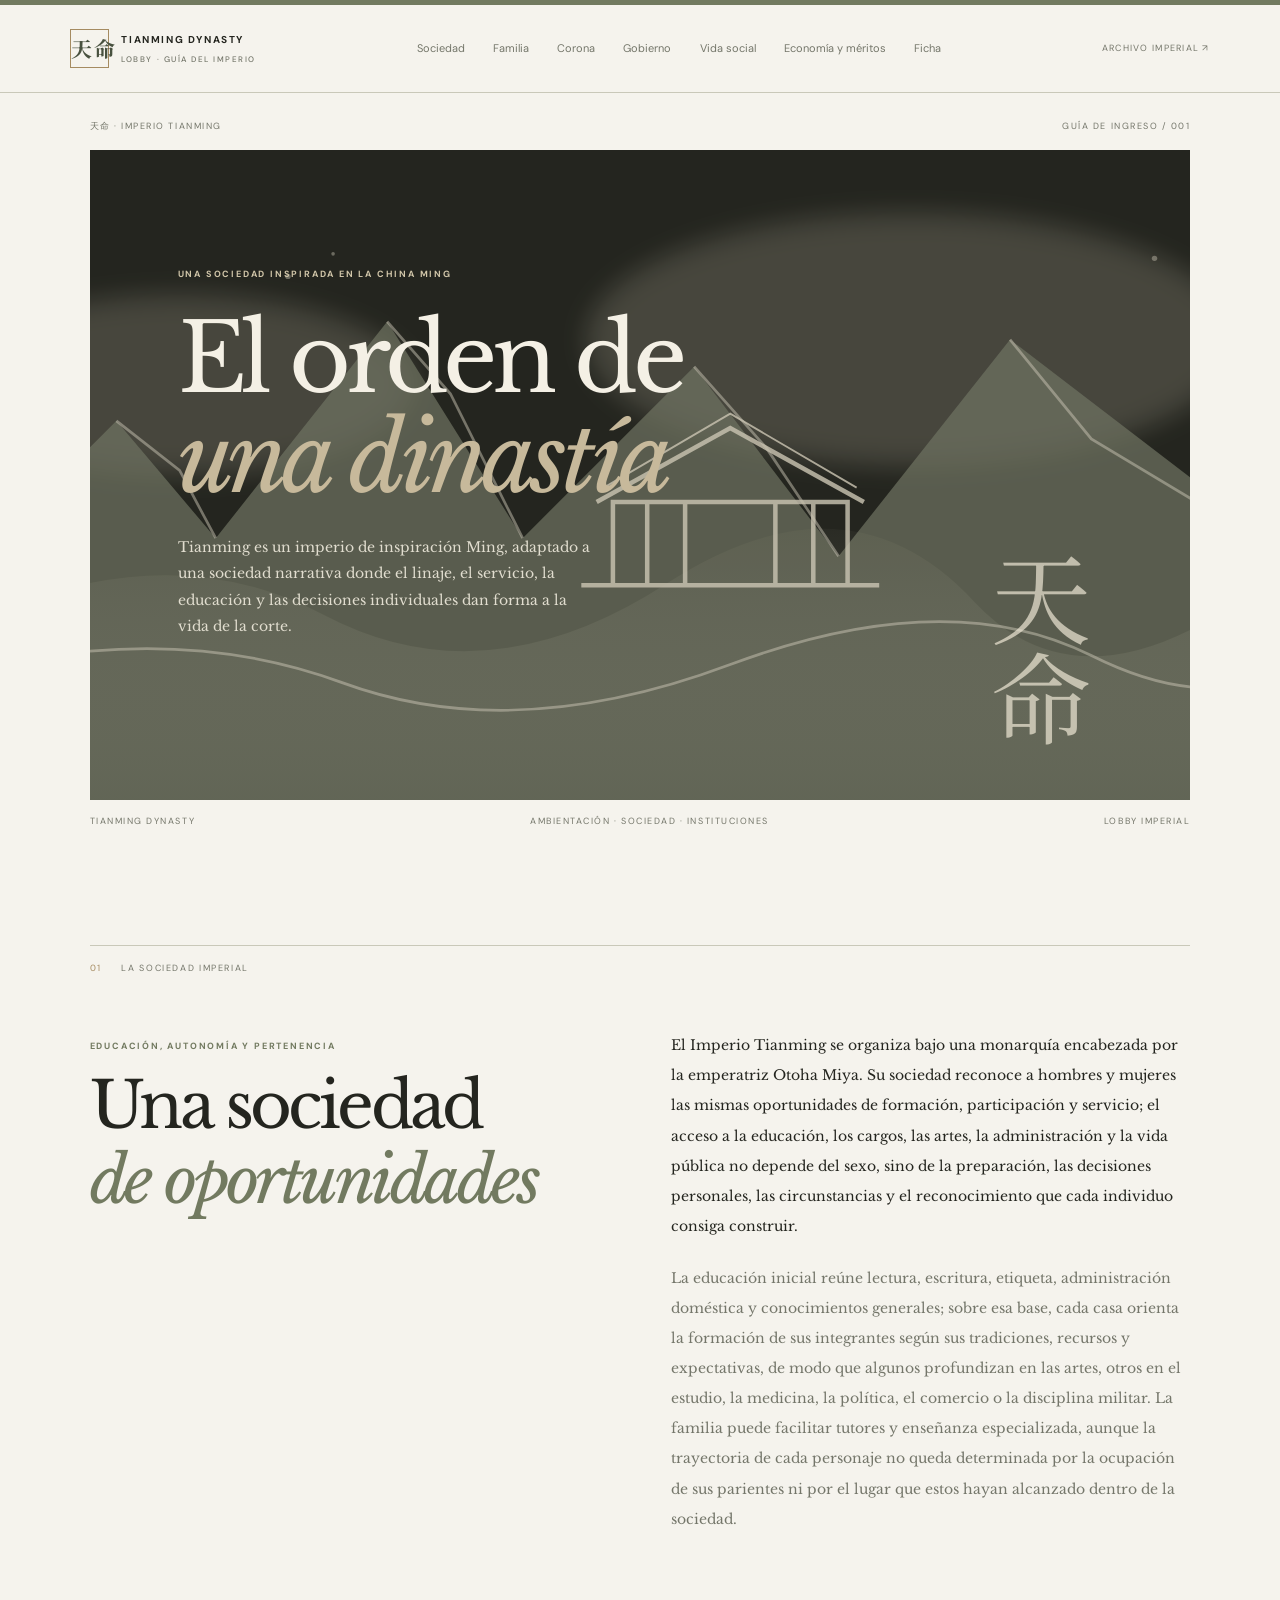
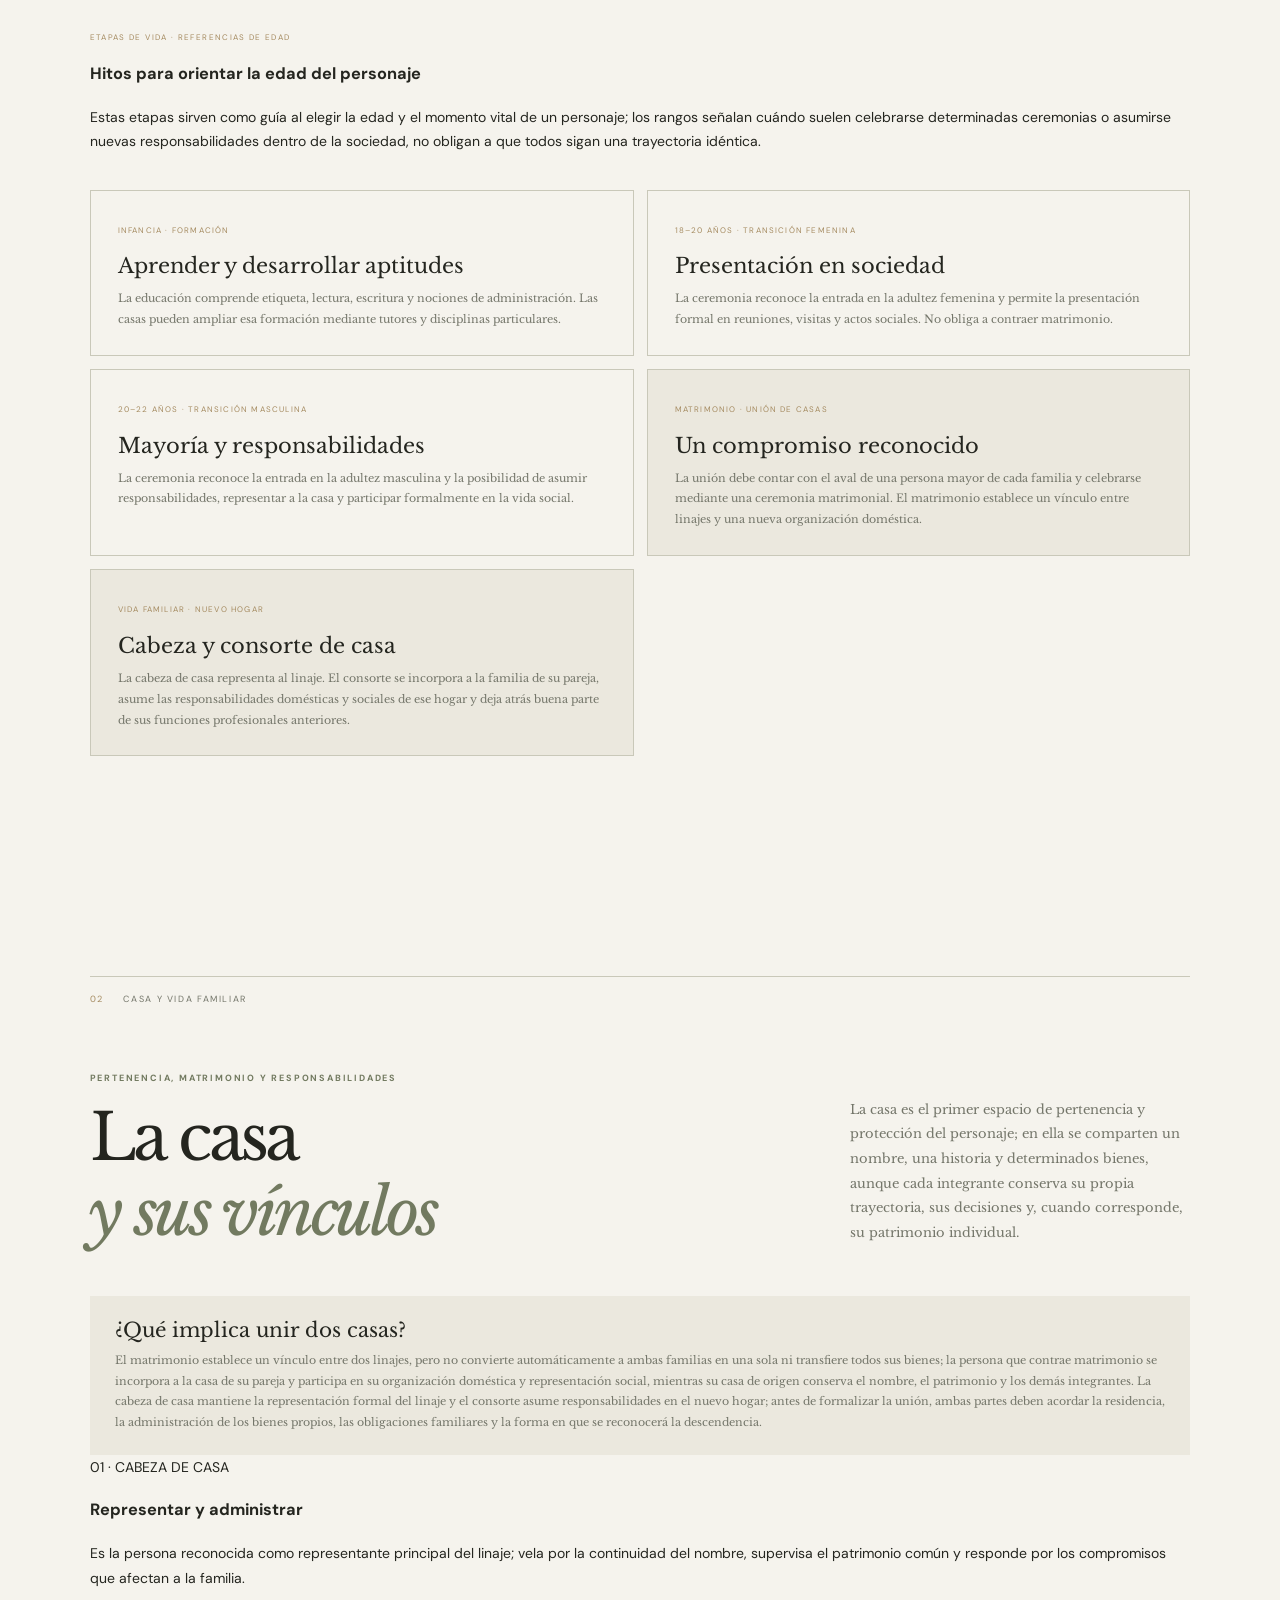
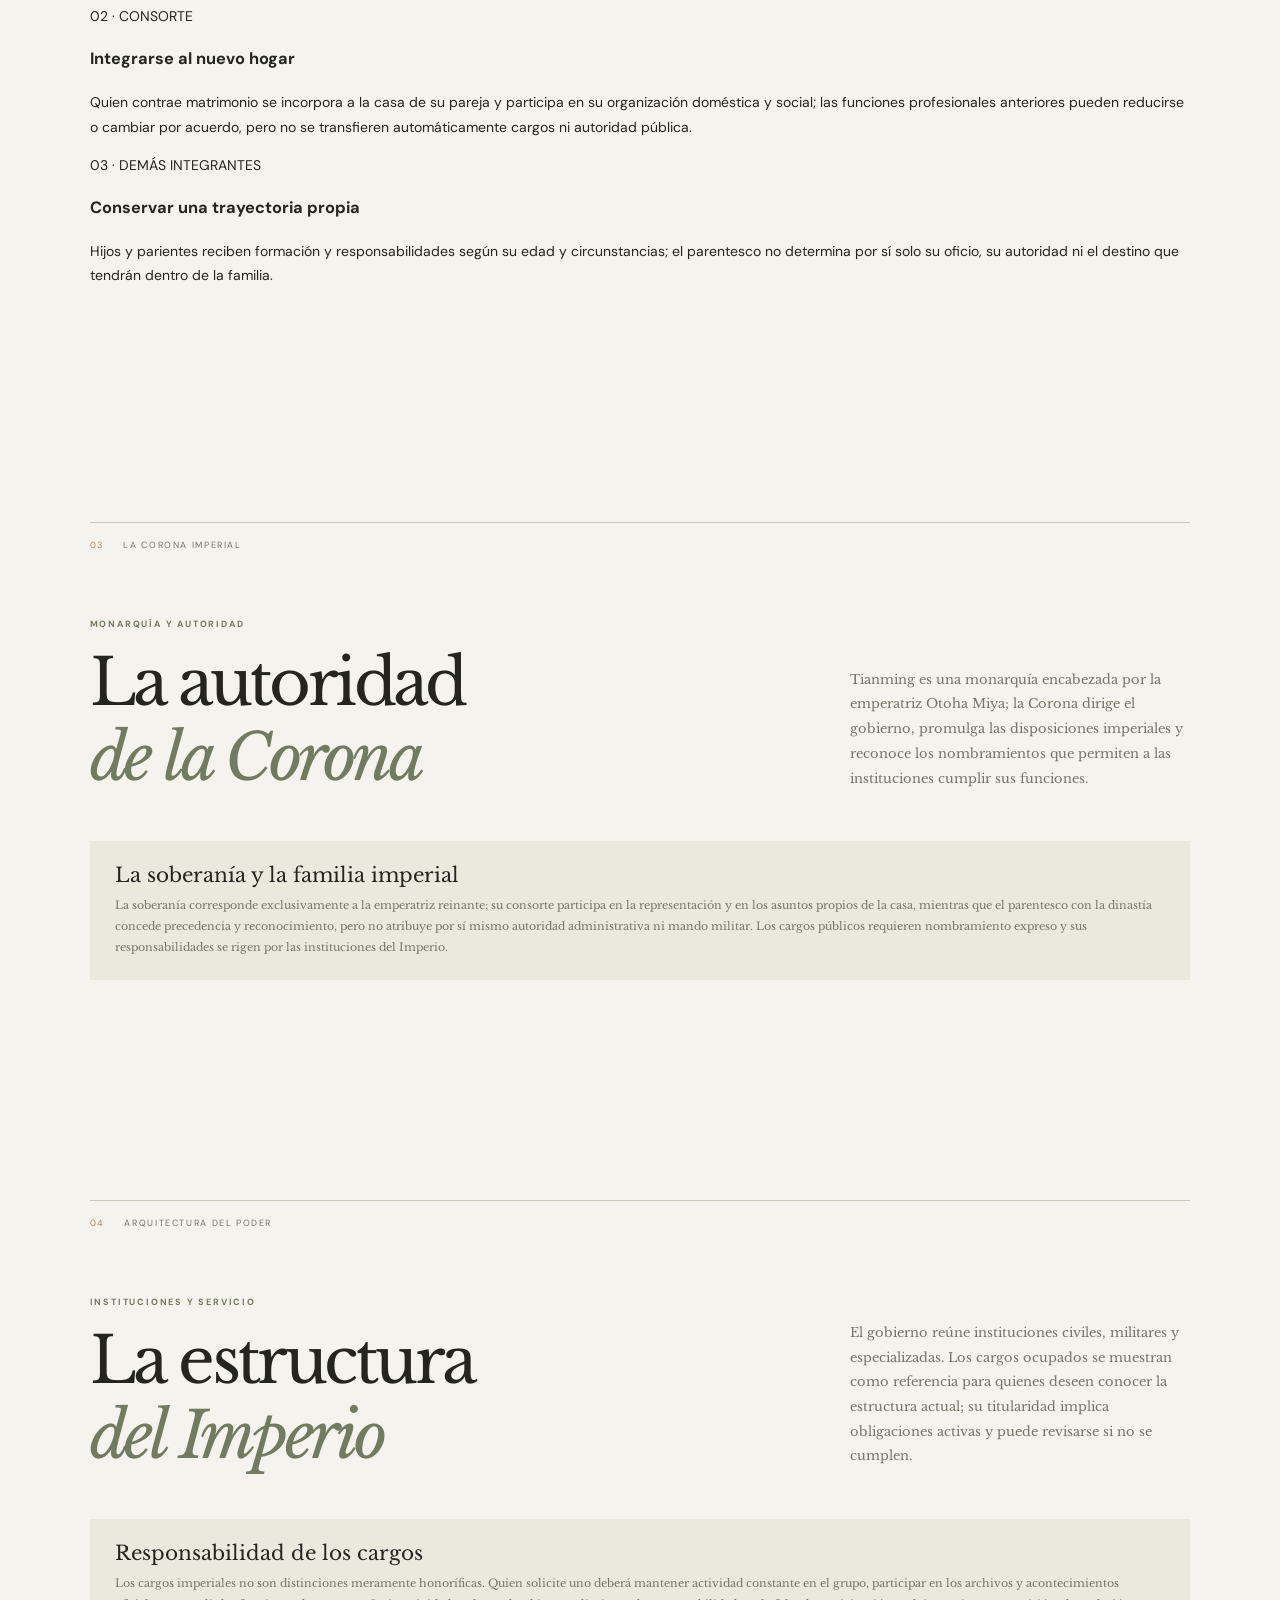
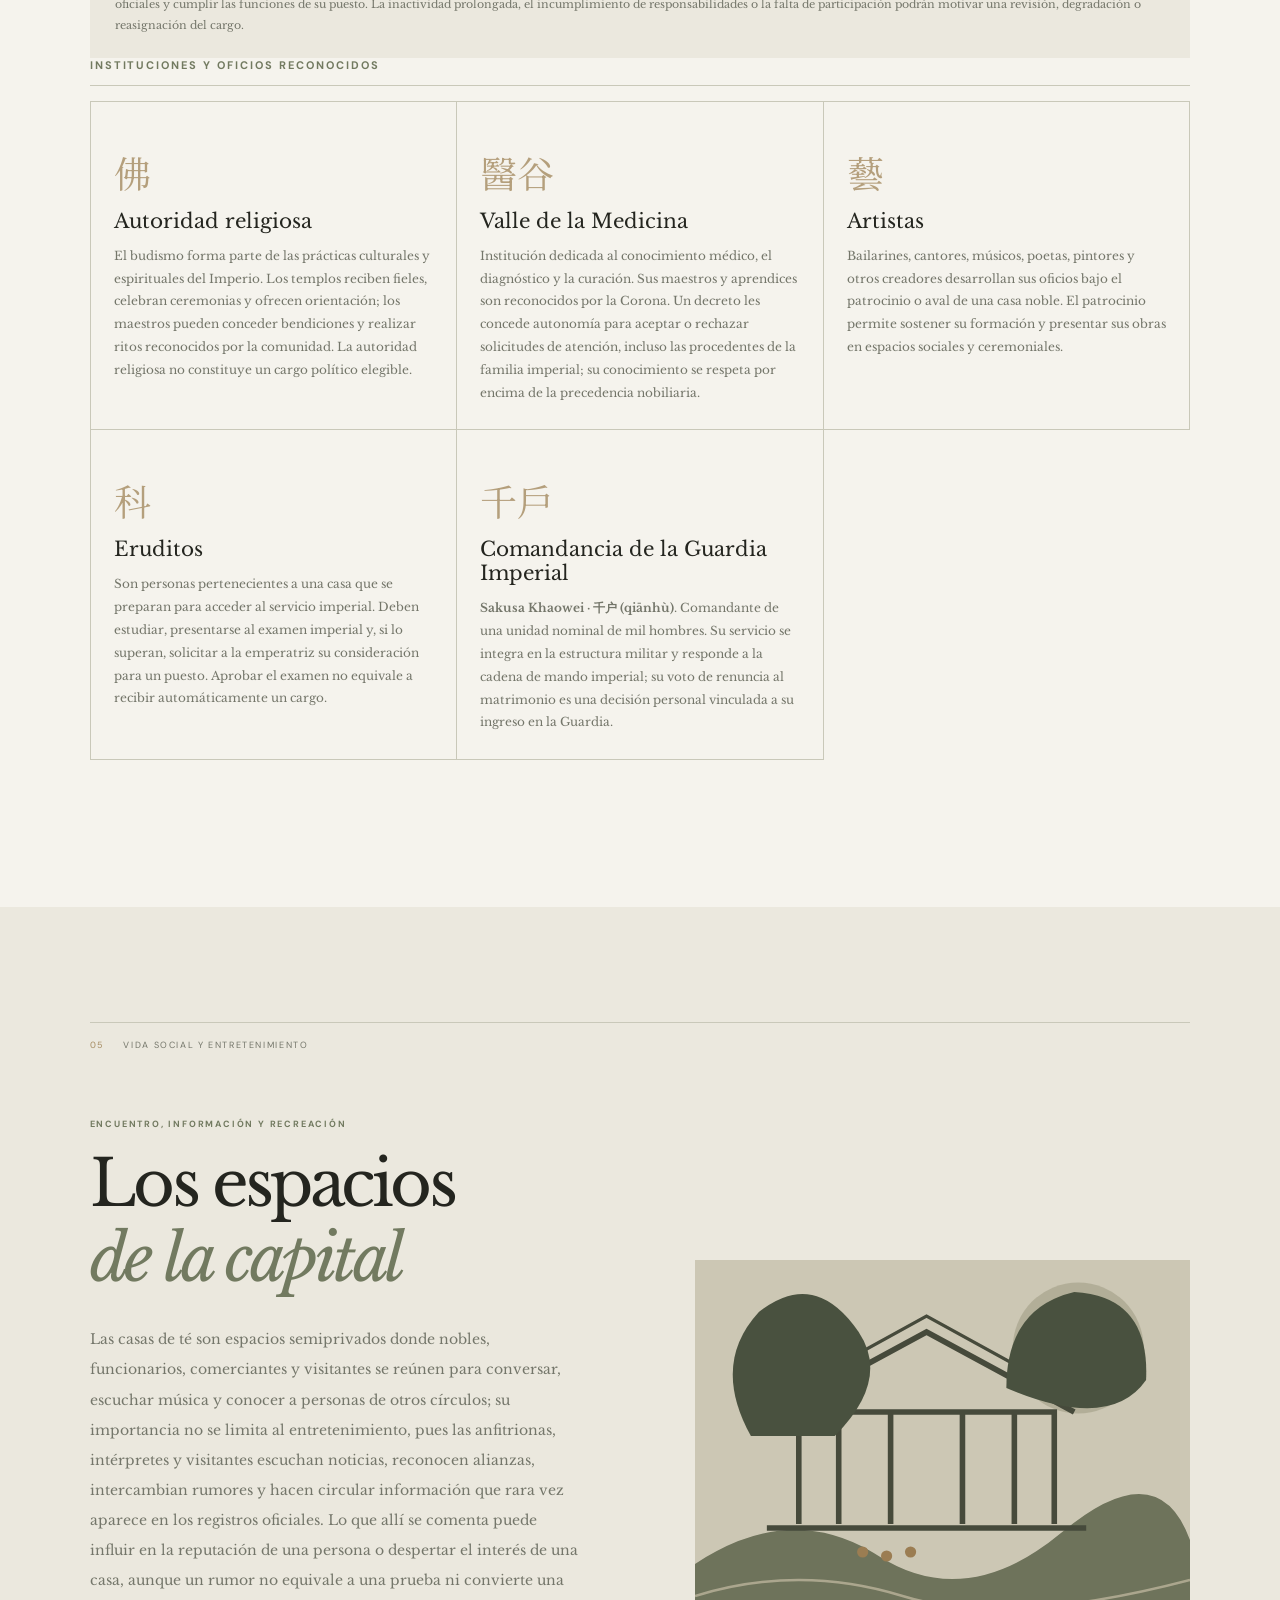
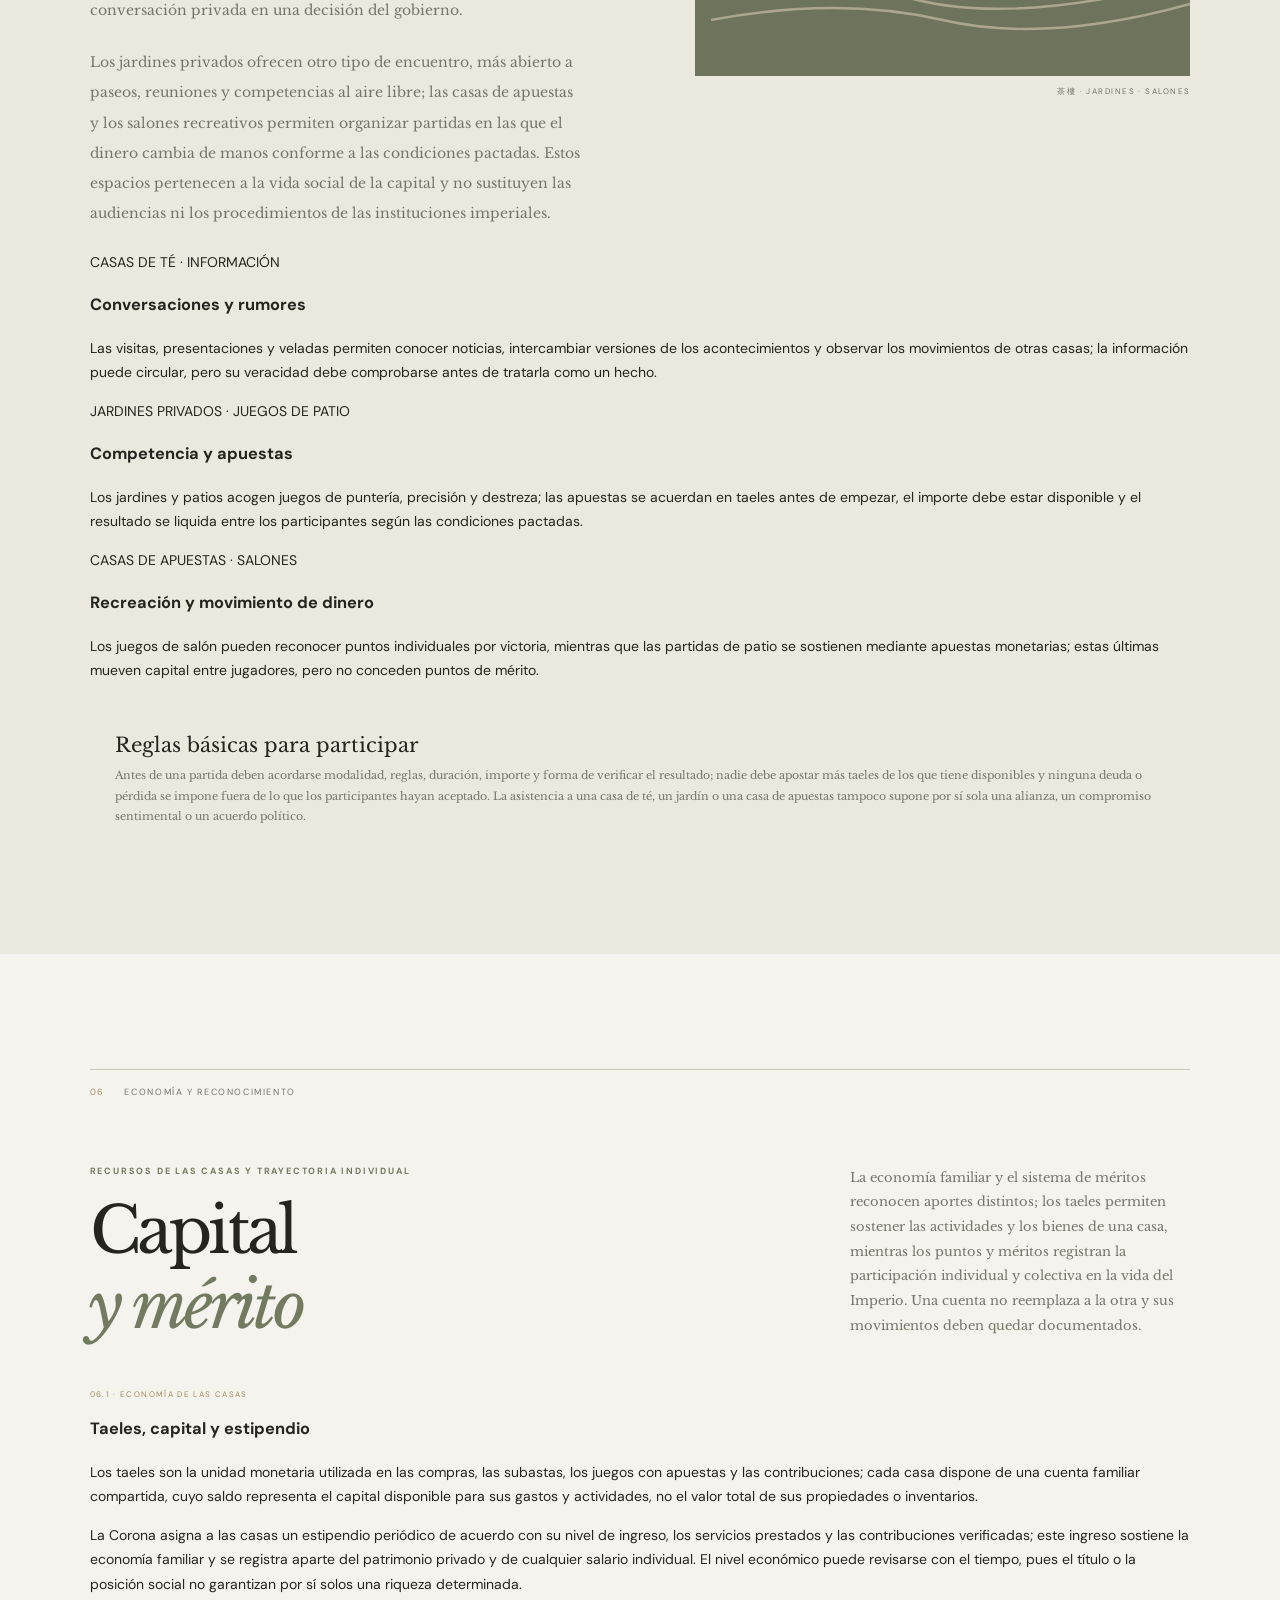
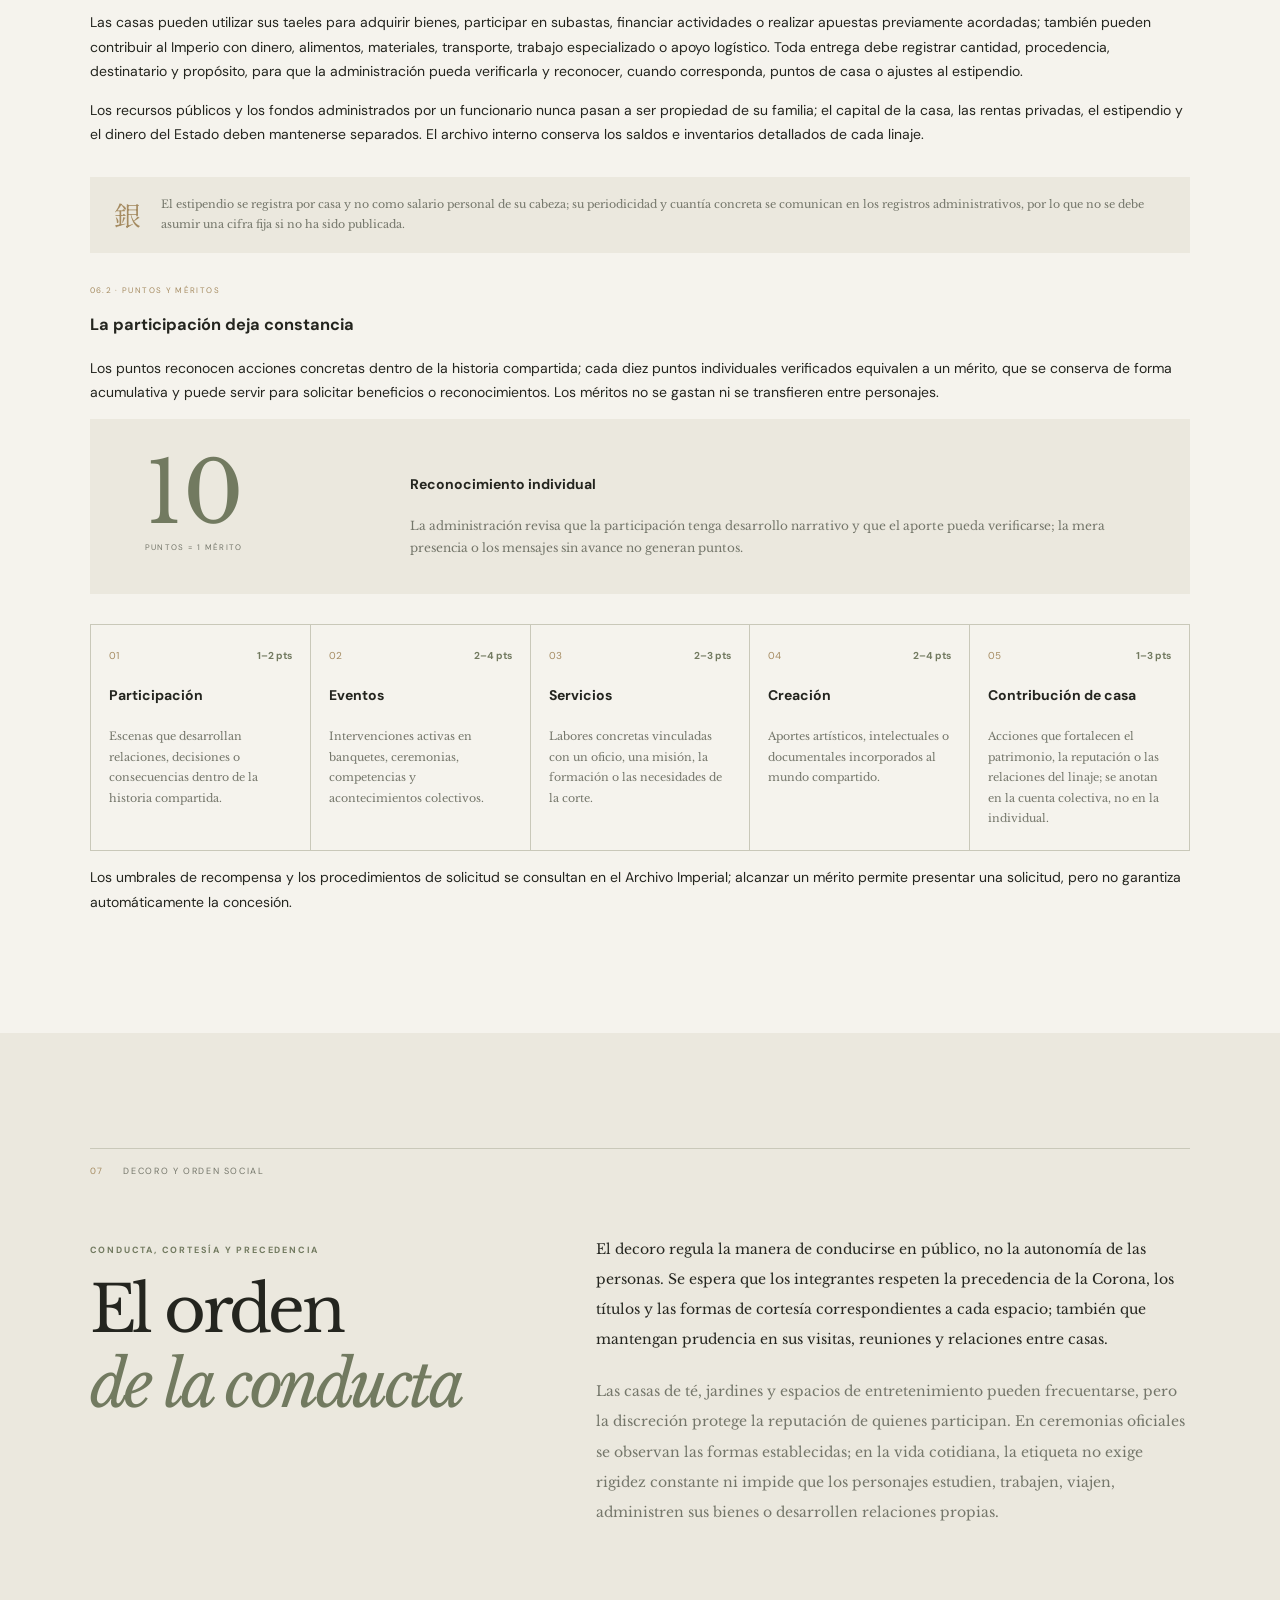
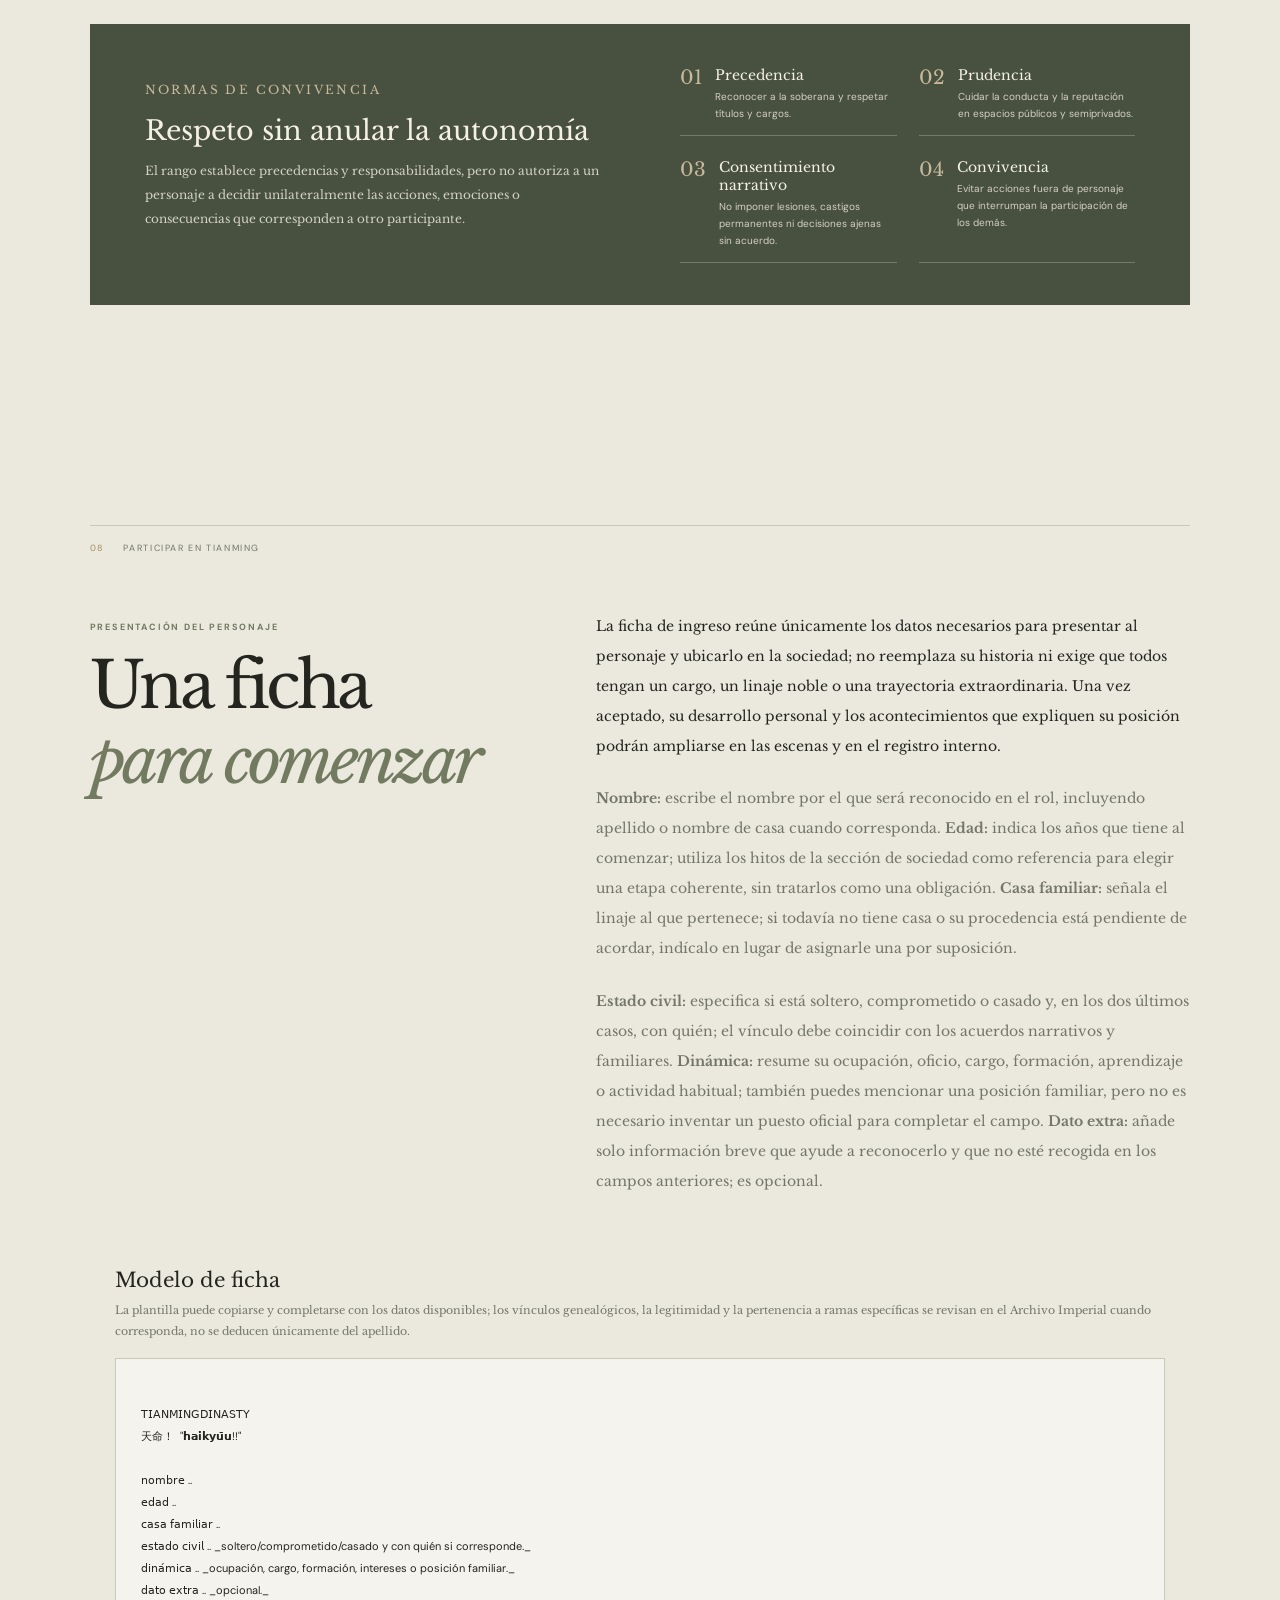
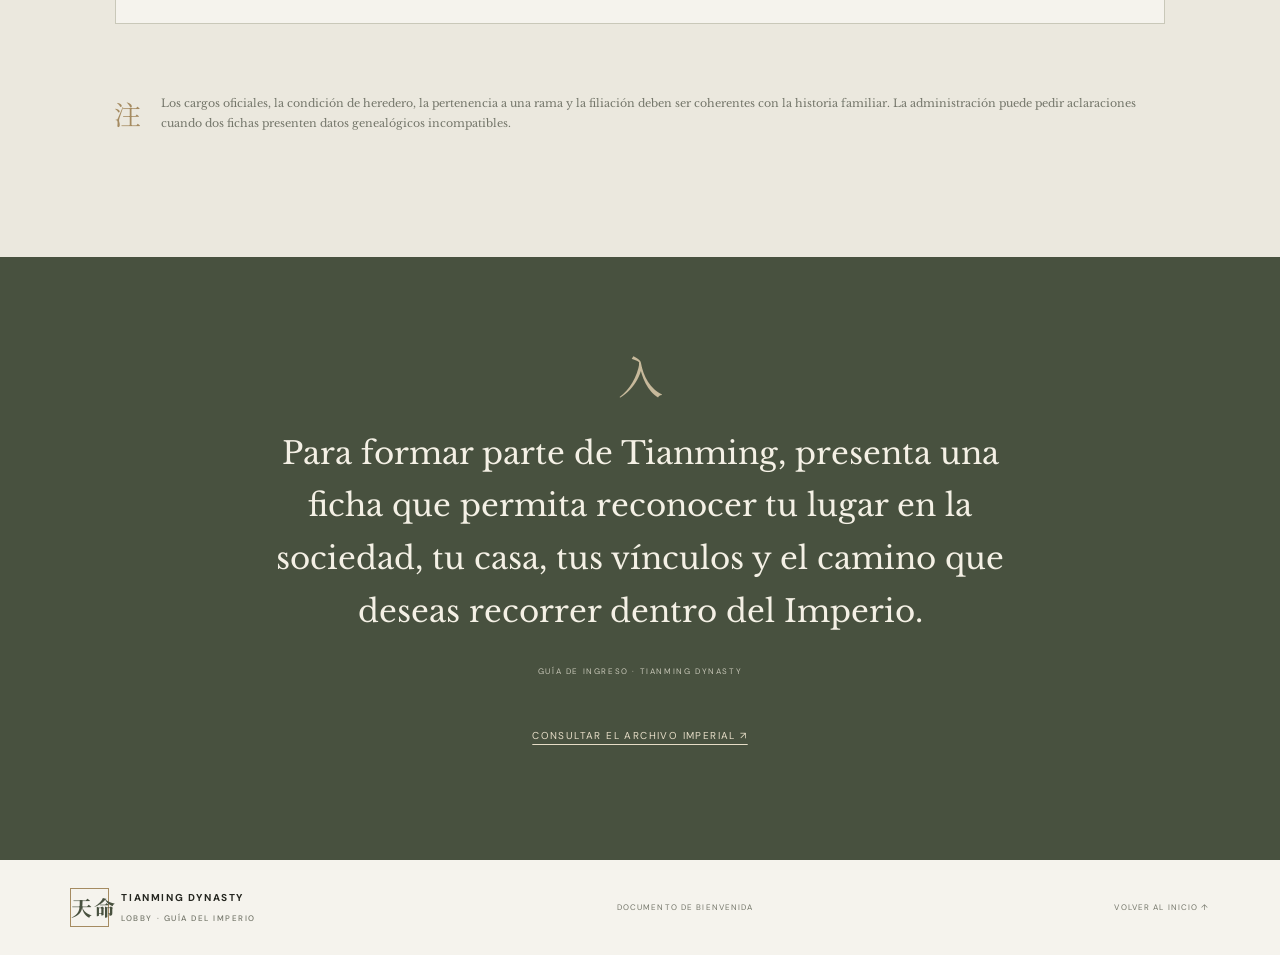
==== commit 5fa233aa: "Corregir navegación y numeración del Lobby" ====
--- a/index.html
+++ b/index.html
@@ -16,7 +16,7 @@
   <header class="site-header">
     <a class="brand" href="#inicio"><span class="brand-mark">天命</span><span>TIANMING DYNASTY<small>LOBBY · GUÍA DEL IMPERIO</small></span></a>
     <nav aria-label="Navegación principal">
-      <a href="#sociedad">Sociedad</a><a href="#corona">Corona</a><a href="#poder">Gobierno</a><a href="#vida-social">Vida social</a><a href="#meritos">Méritos</a><a href="#ficha">Ficha</a>
+      <a href="#sociedad">Sociedad</a><a href="#familia">Familia</a><a href="#corona">Corona</a><a href="#poder">Gobierno</a><a href="#vida-social">Vida social</a><a href="#economia">Economía y méritos</a><a href="#ficha">Ficha</a>
     </nav>
     <a class="edition" href="archivo.html">ARCHIVO IMPERIAL ↗</a>
   </header>
@@ -55,7 +55,7 @@
     </section>
 
     <section class="section imperial-family-section" id="corona">
-      <div class="section-tag"><span>02</span> LA CORONA IMPERIAL</div>
+      <div class="section-tag"><span>03</span> LA CORONA IMPERIAL</div>
       <div class="section-heading"><div><p class="eyebrow">Monarquía y autoridad</p><h2>La autoridad<br><em>de la Corona</em></h2></div><p class="section-deck">Tianming es una monarquía encabezada por la emperatriz Otoha Miya; la Corona dirige el gobierno, promulga las disposiciones imperiales y reconoce los nombramientos que permiten a las instituciones cumplir sus funciones.</p></div>
       <div class="family-contributions"><h3>La soberanía y la familia imperial</h3><p>La soberanía corresponde exclusivamente a la emperatriz reinante; su consorte participa en la representación y en los asuntos propios de la casa, mientras que el parentesco con la dinastía concede precedencia y reconocimiento, pero no atribuye por sí mismo autoridad administrativa ni mando militar. Los cargos públicos requieren nombramiento expreso y sus responsabilidades se rigen por las instituciones del Imperio.</p></div>
     </section>
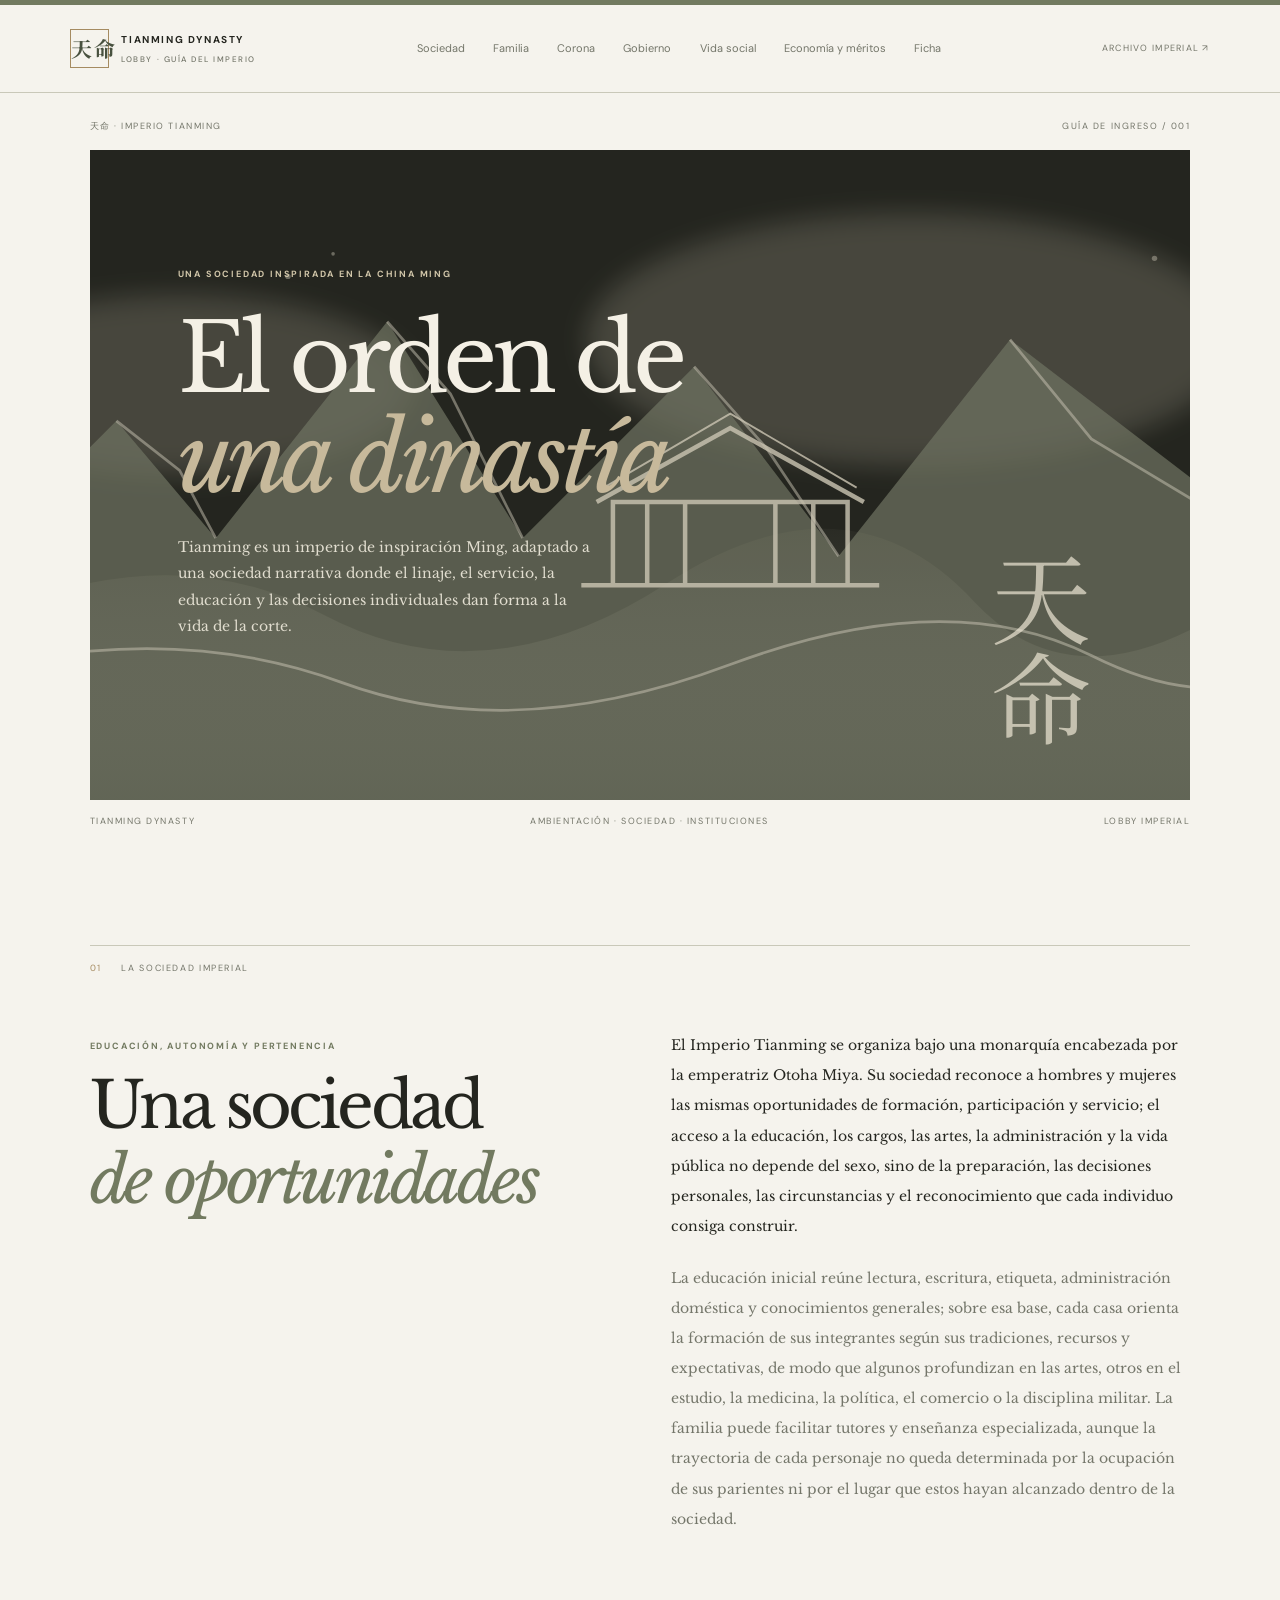
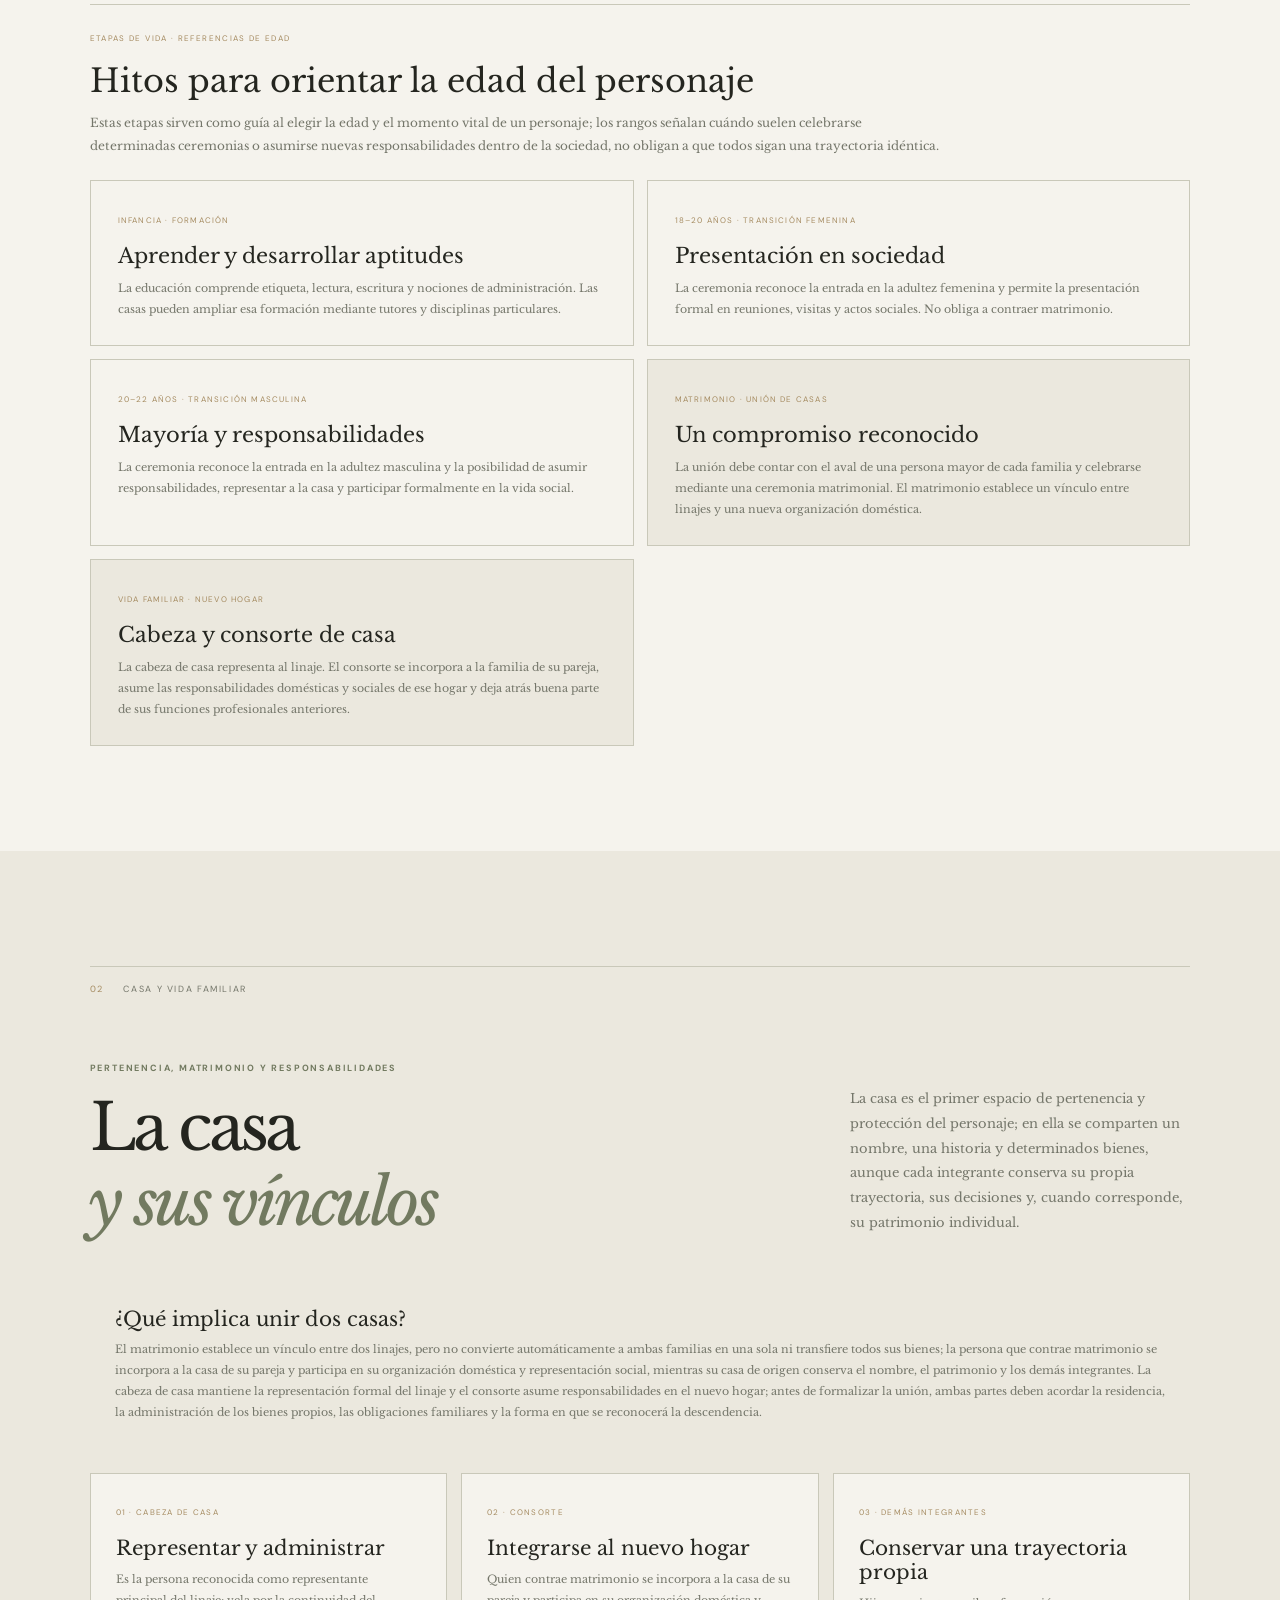
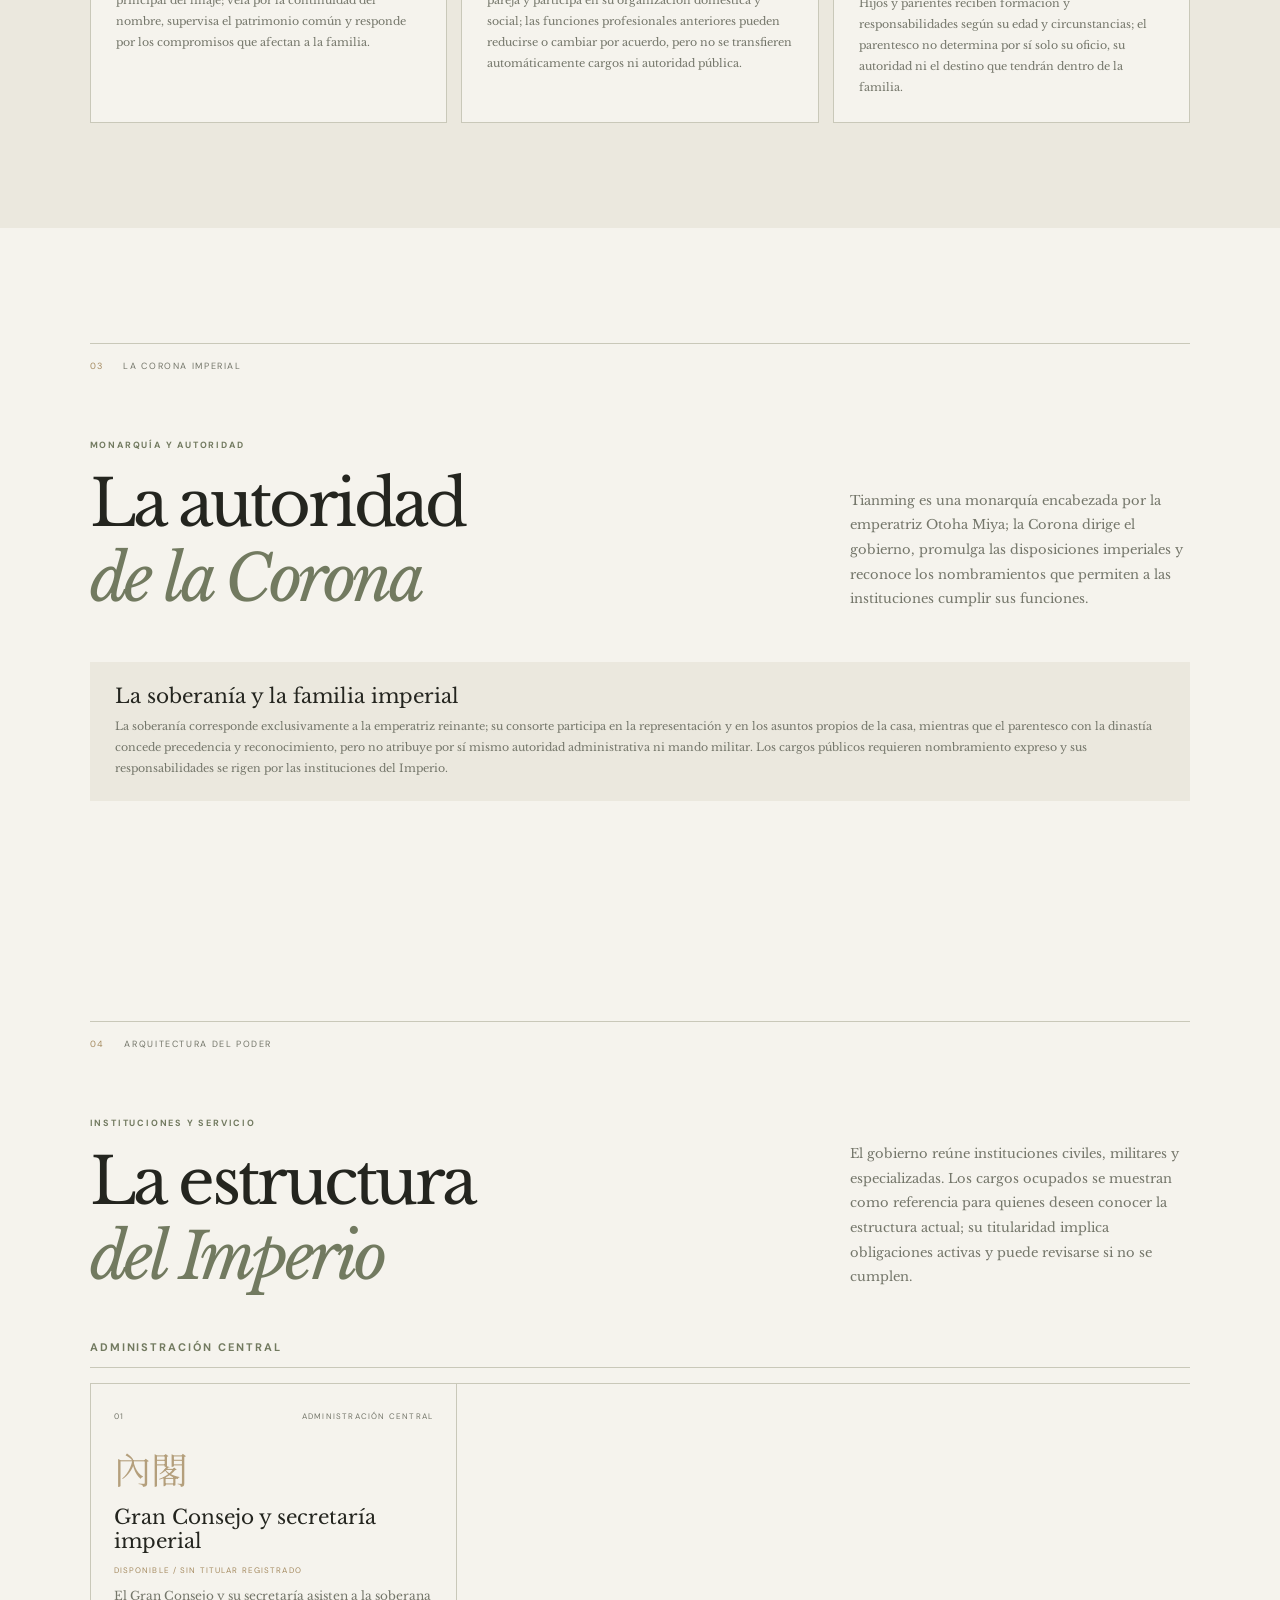
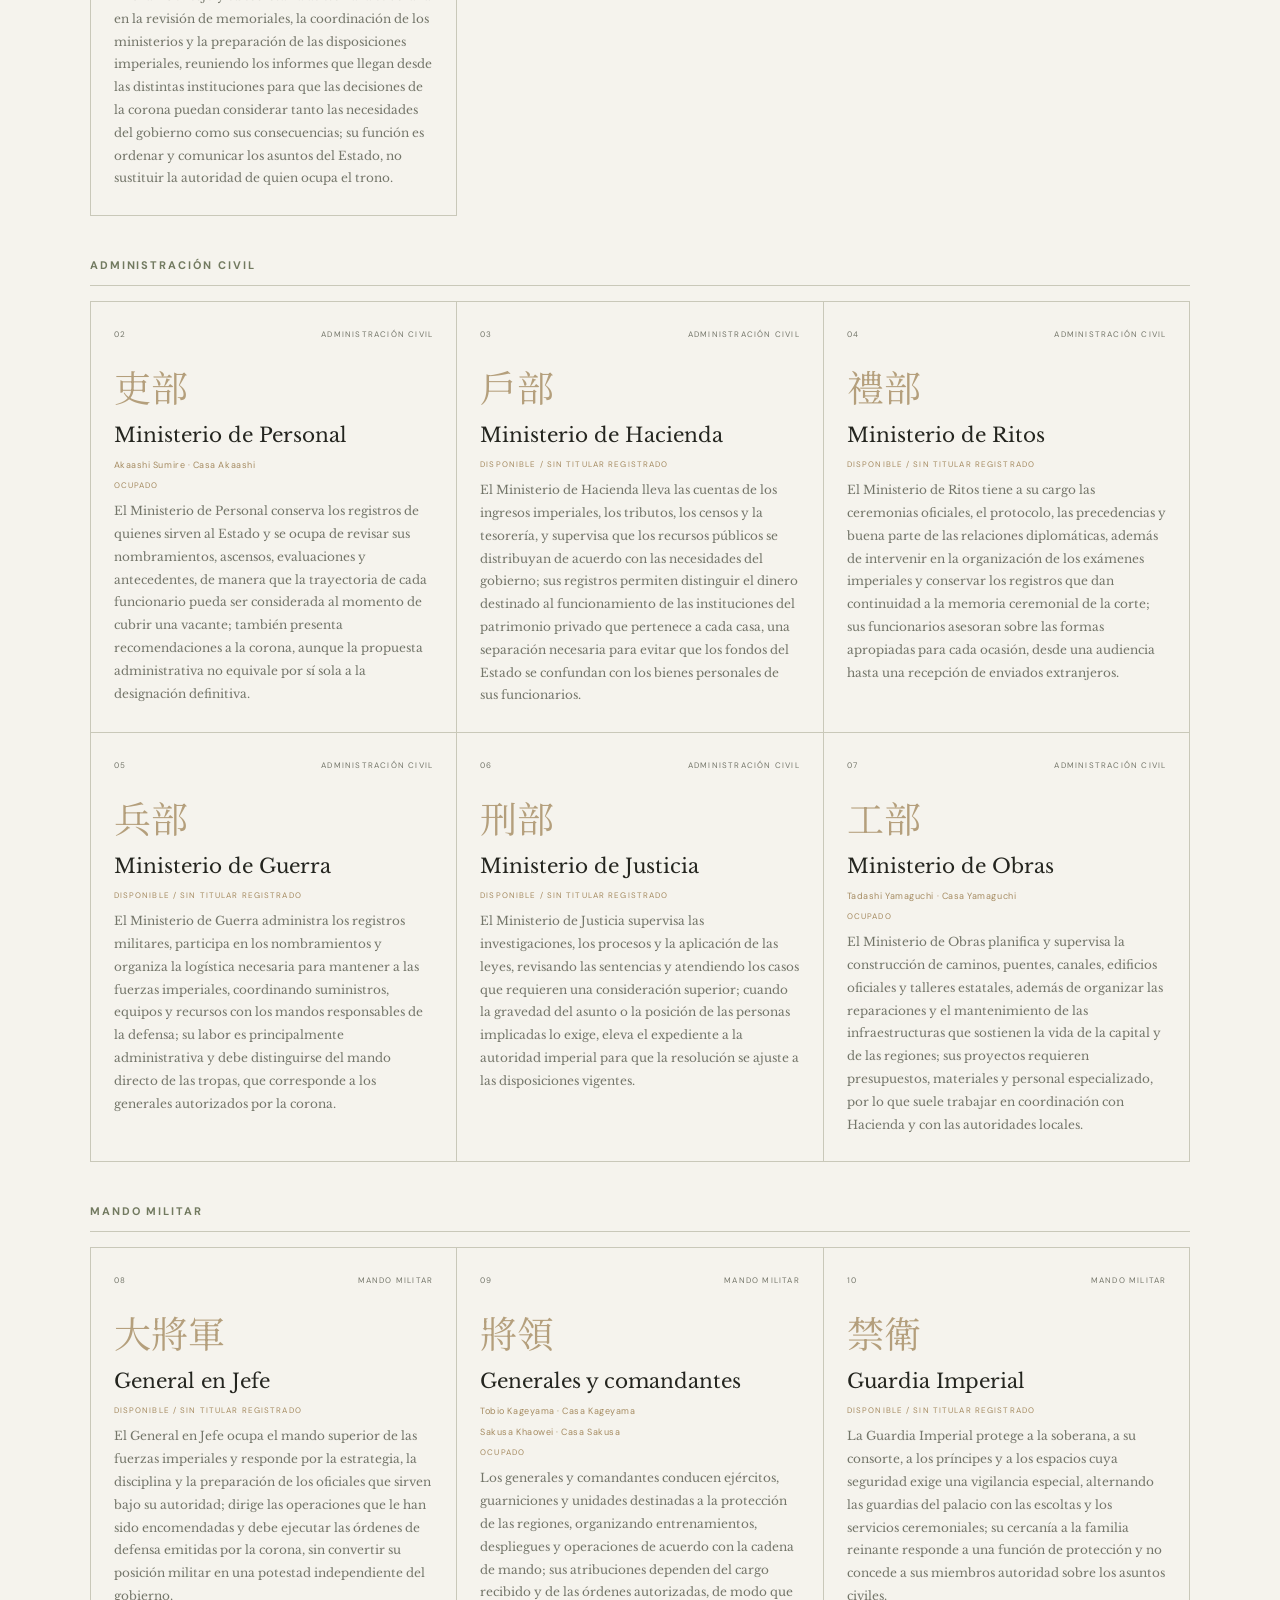
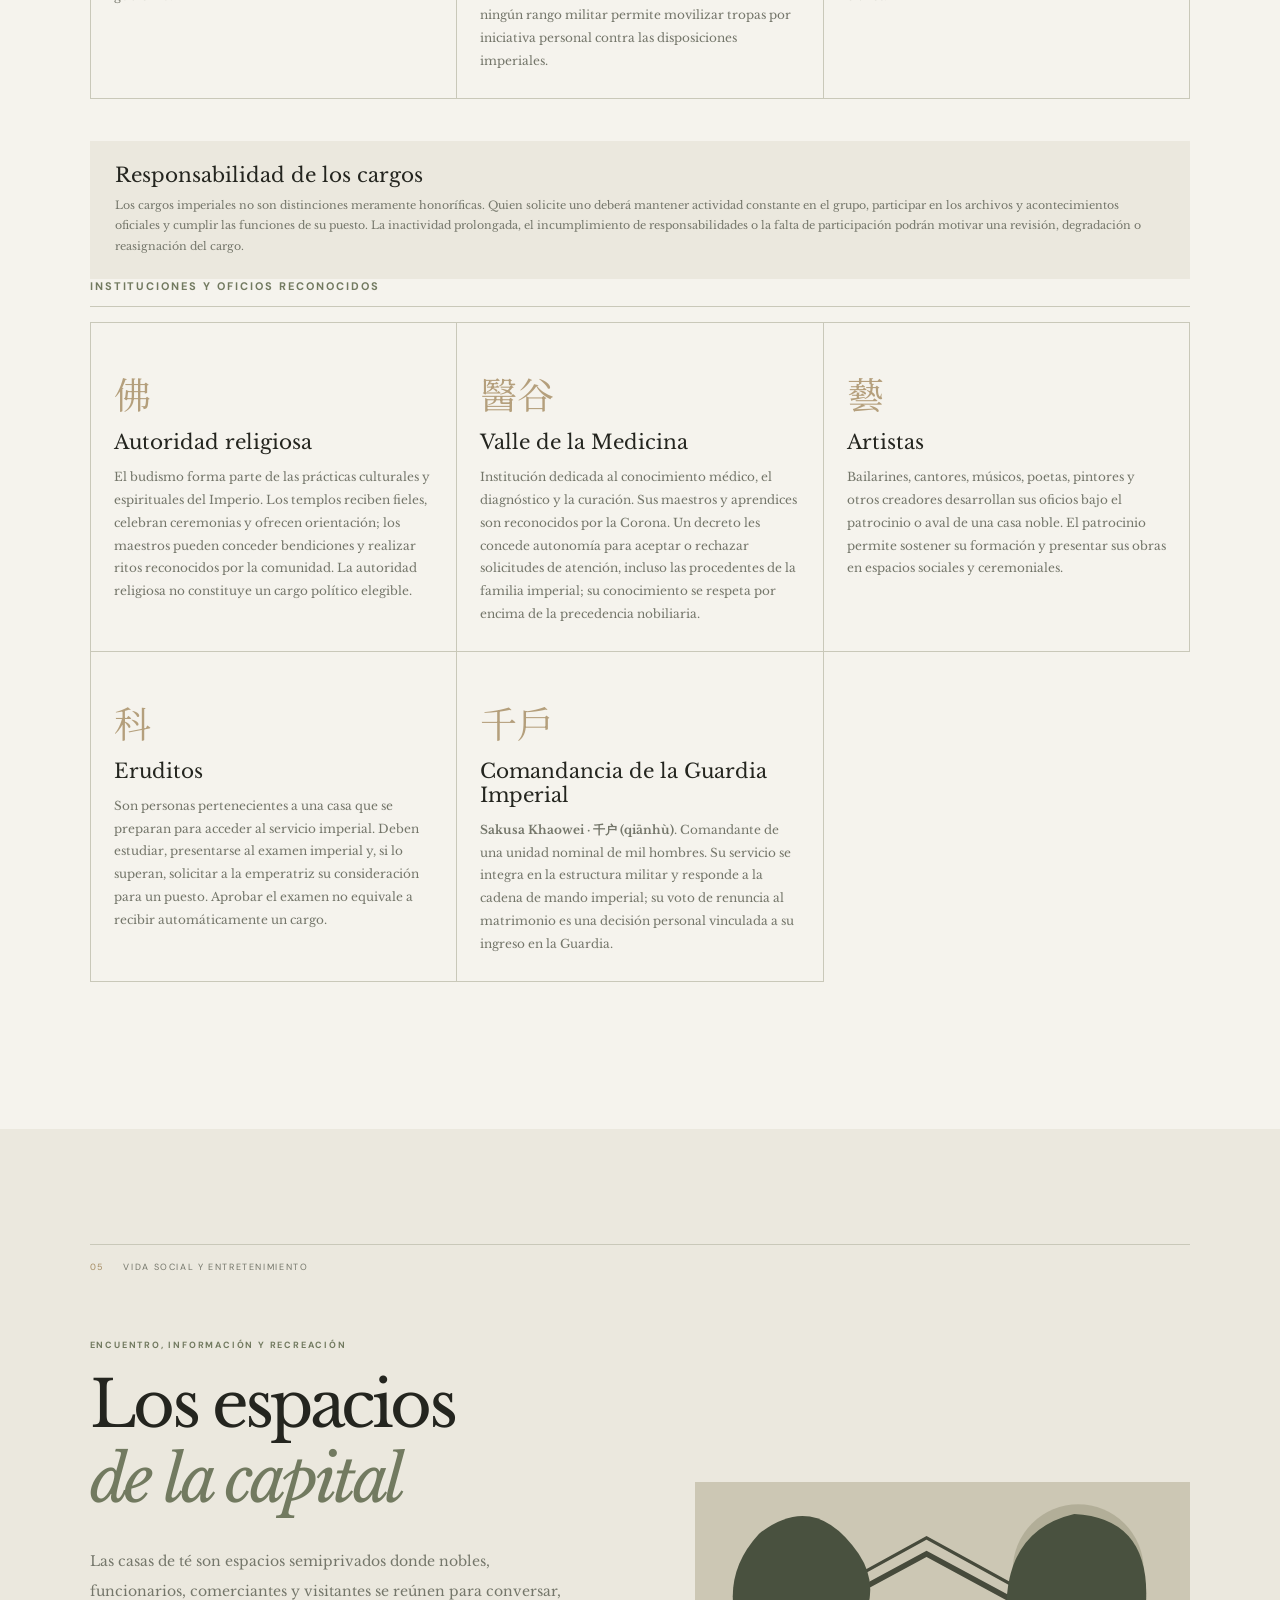
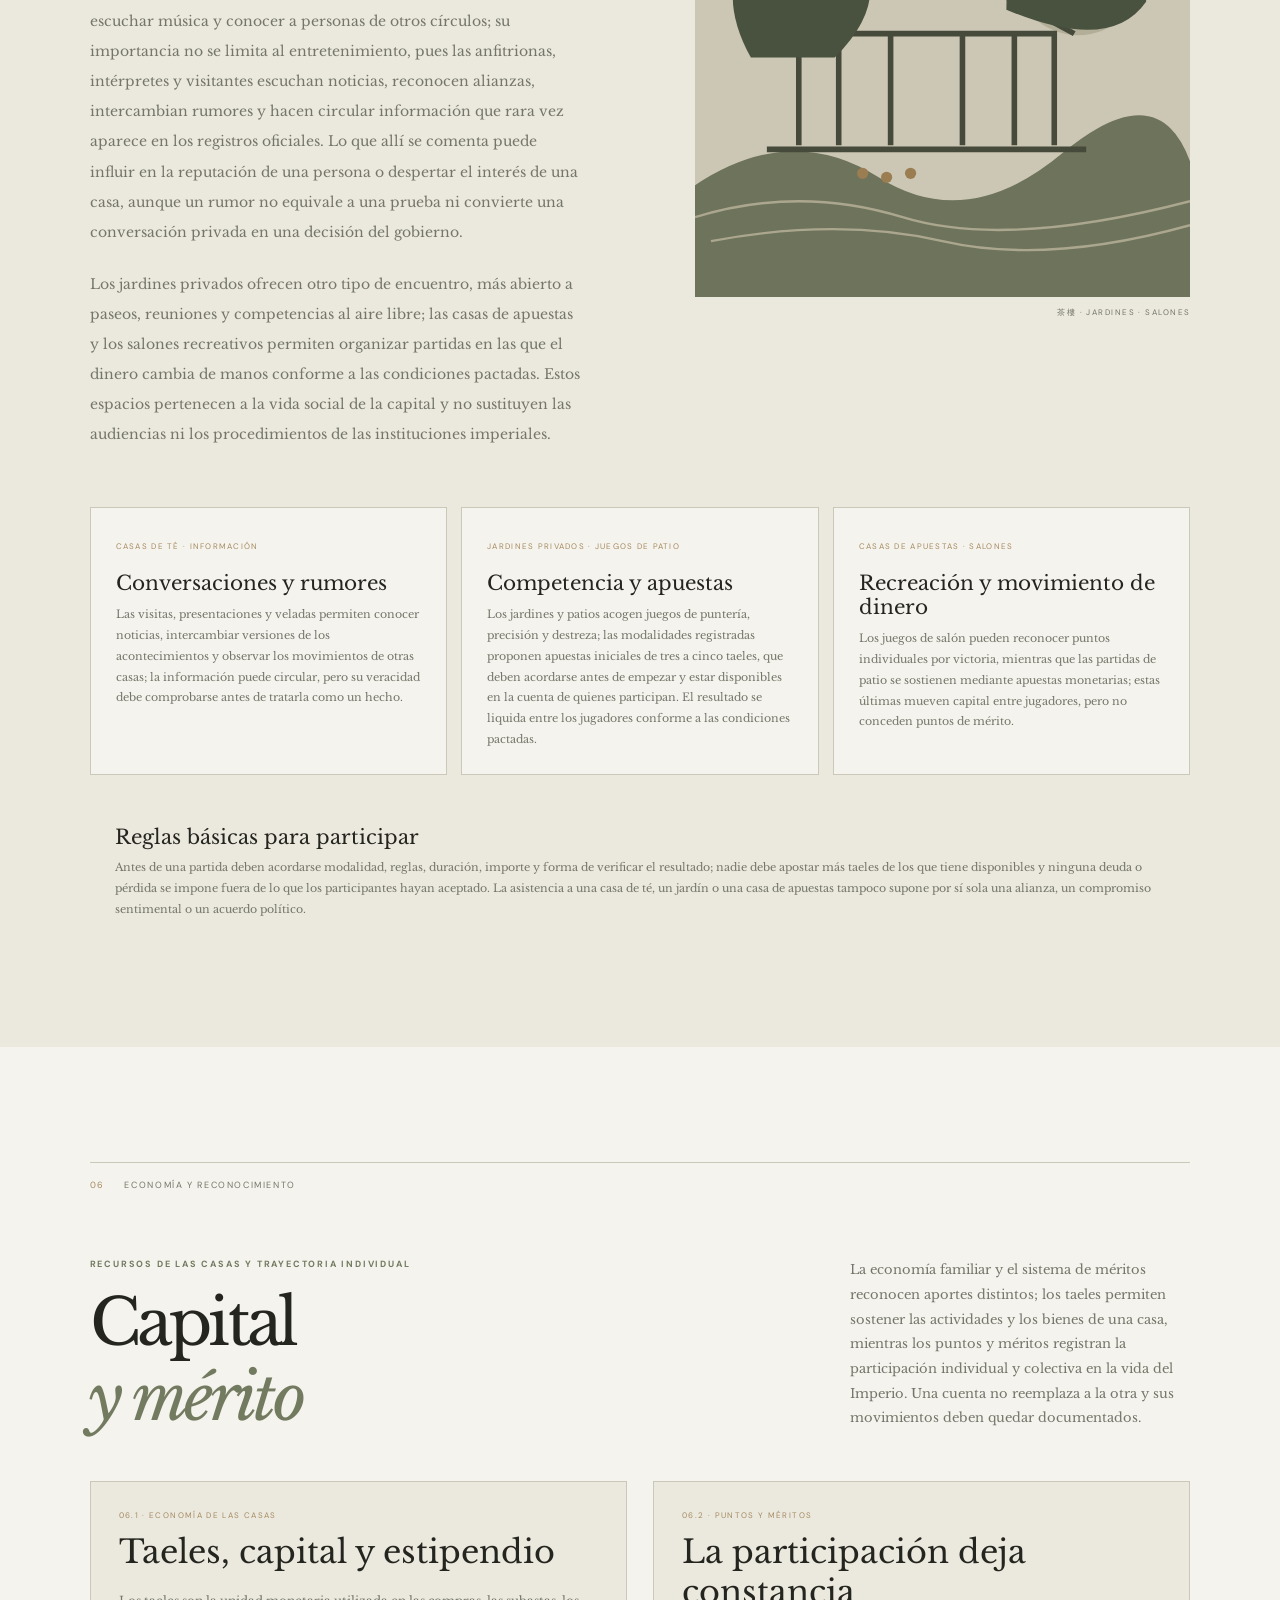
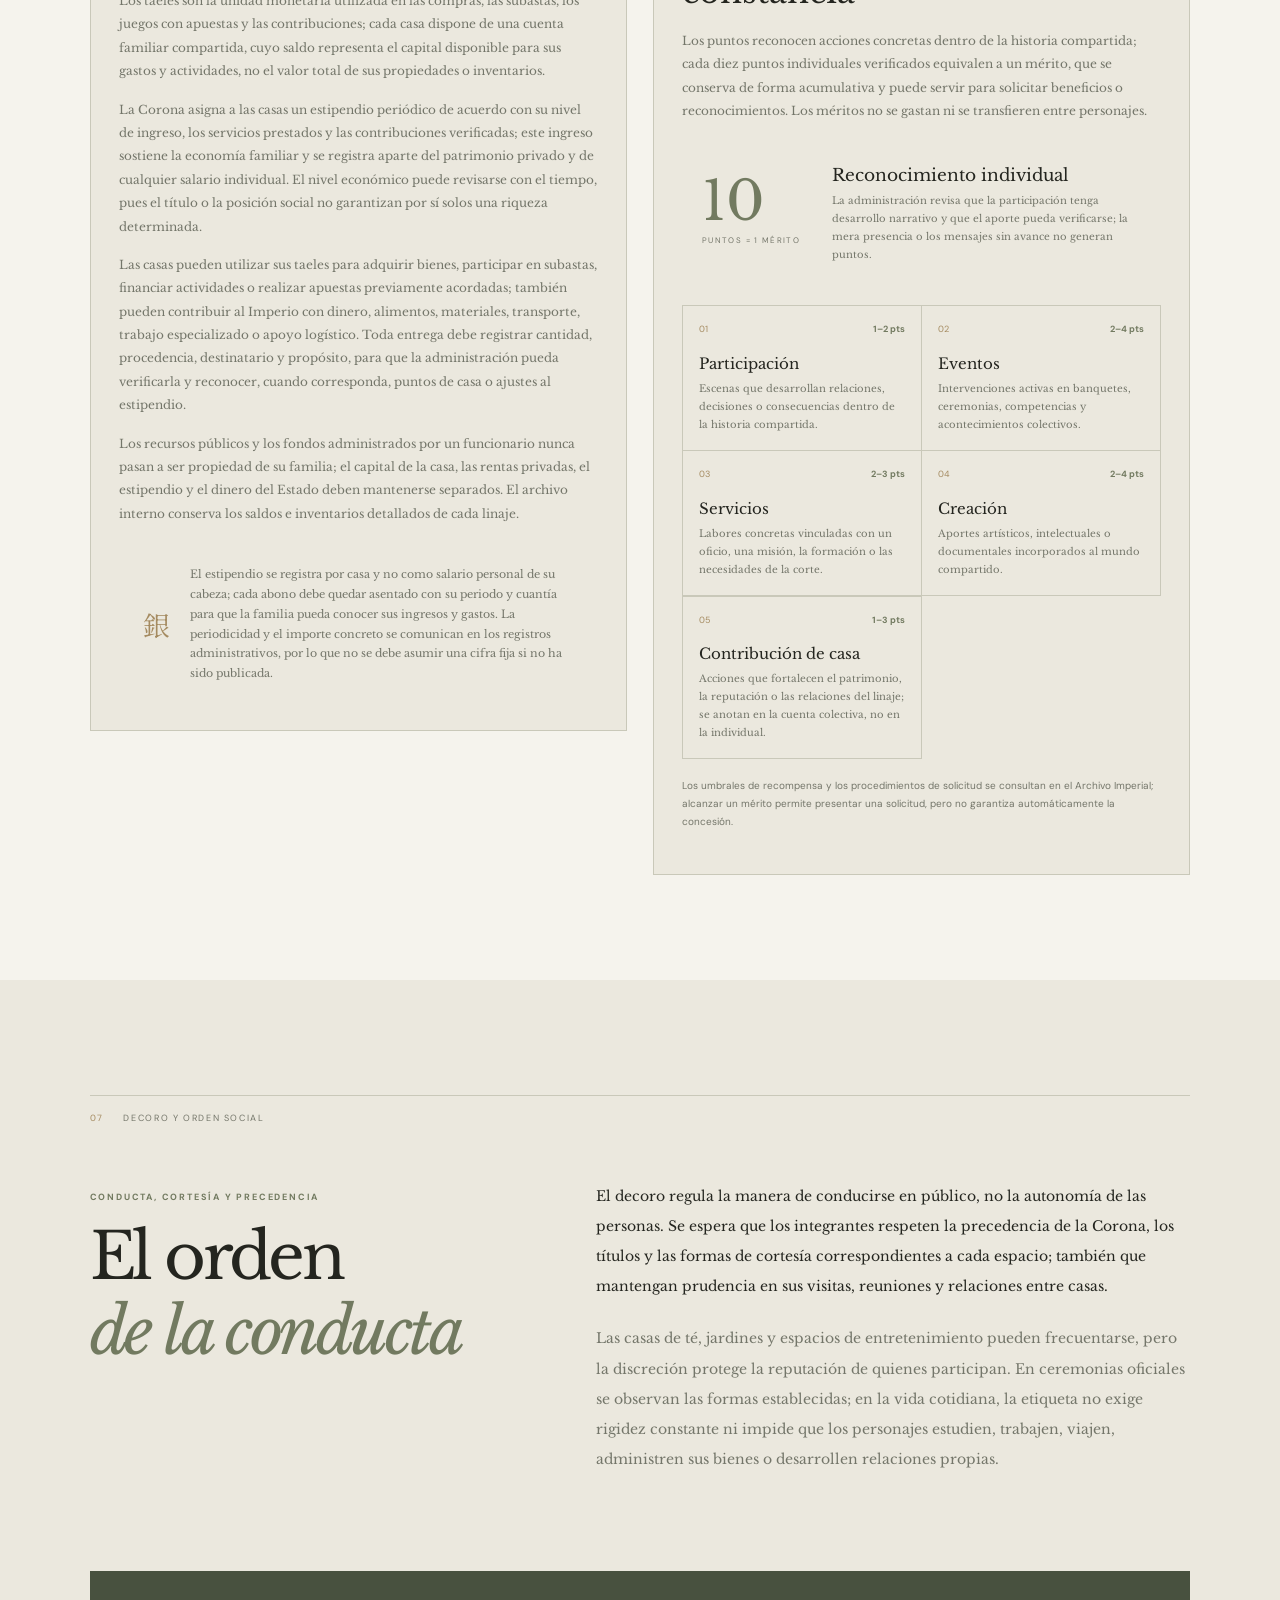
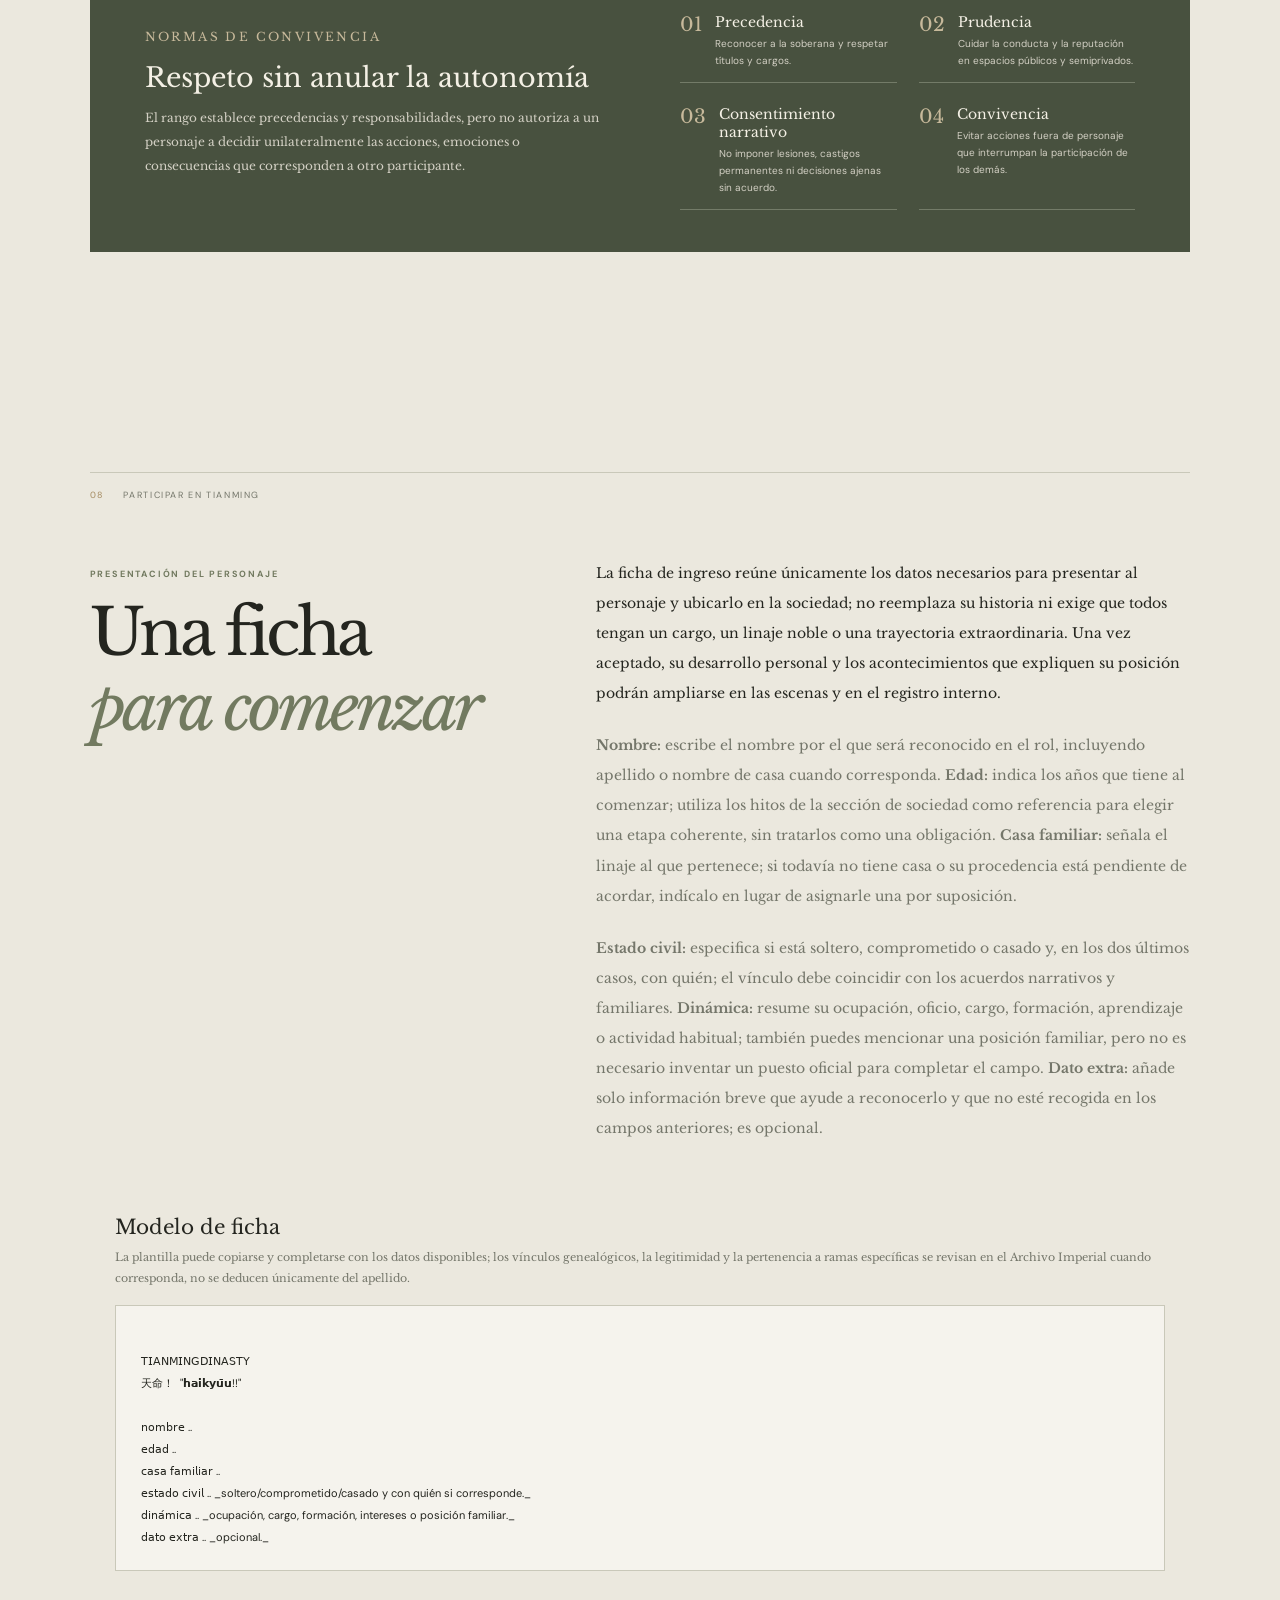
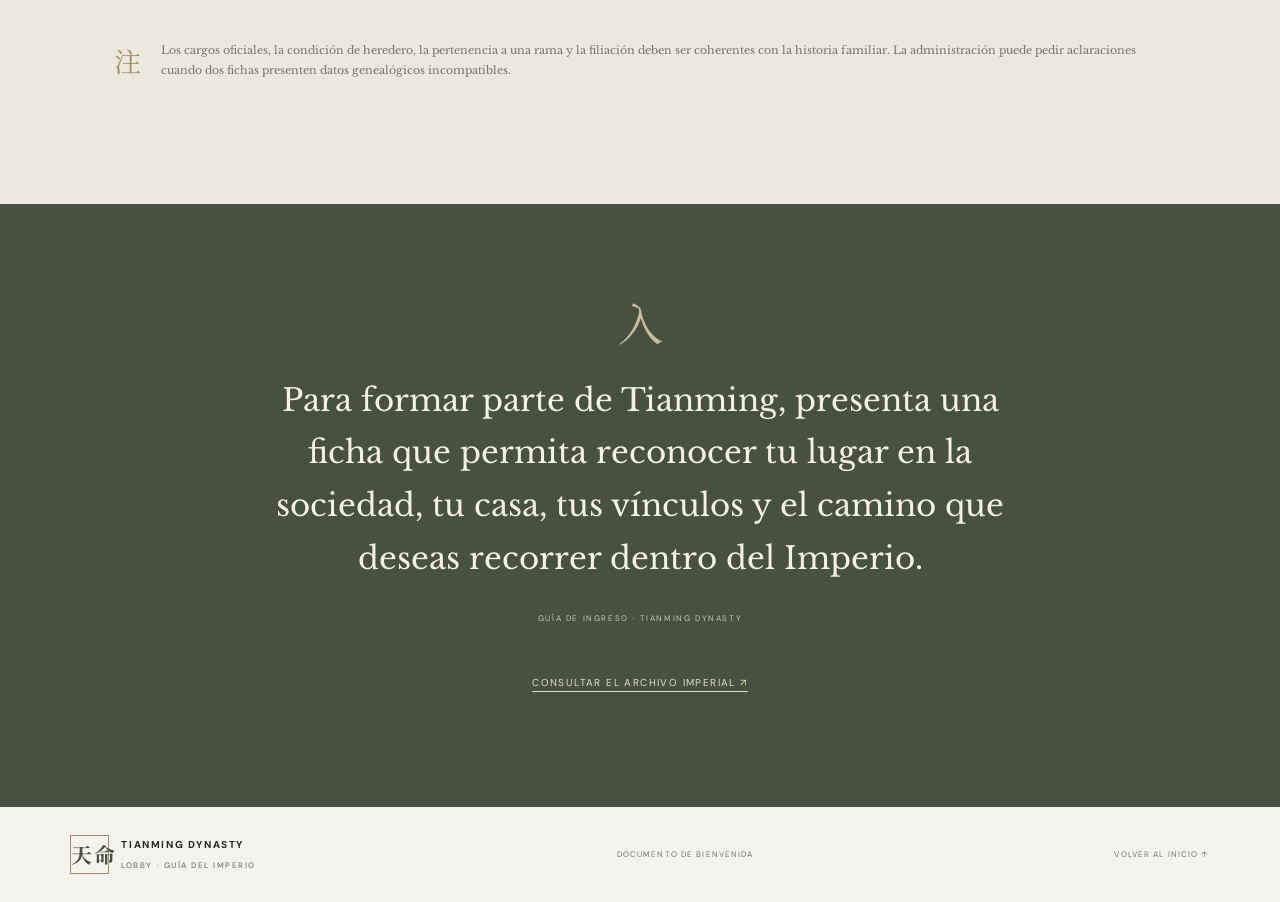
==== commit 80c61c15: "Precisar apuestas de patio y registro del estipendio" ====
--- a/index.html
+++ b/index.html
@@ -82,7 +82,7 @@
       <div class="tea-layout"><div><p class="eyebrow">Encuentro, información y recreación</p><h2>Los espacios<br><em>de la capital</em></h2><p class="prose-single">Las casas de té son espacios semiprivados donde nobles, funcionarios, comerciantes y visitantes se reúnen para conversar, escuchar música y conocer a personas de otros círculos; su importancia no se limita al entretenimiento, pues las anfitrionas, intérpretes y visitantes escuchan noticias, reconocen alianzas, intercambian rumores y hacen circular información que rara vez aparece en los registros oficiales. Lo que allí se comenta puede influir en la reputación de una persona o despertar el interés de una casa, aunque un rumor no equivale a una prueba ni convierte una conversación privada en una decisión del gobierno.</p><p class="prose-single">Los jardines privados ofrecen otro tipo de encuentro, más abierto a paseos, reuniones y competencias al aire libre; las casas de apuestas y los salones recreativos permiten organizar partidas en las que el dinero cambia de manos conforme a las condiciones pactadas. Estos espacios pertenecen a la vida social de la capital y no sustituyen las audiencias ni los procedimientos de las instituciones imperiales.</p></div><div class="tea-illustration"><img src="assets/tea-house.svg" alt="Pabellón de té entre árboles"><span>茶樓 · JARDINES · SALONES</span></div></div>
       <div class="family-principles social-venues">
         <article><span>CASAS DE TÉ · INFORMACIÓN</span><h3>Conversaciones y rumores</h3><p>Las visitas, presentaciones y veladas permiten conocer noticias, intercambiar versiones de los acontecimientos y observar los movimientos de otras casas; la información puede circular, pero su veracidad debe comprobarse antes de tratarla como un hecho.</p></article>
-        <article><span>JARDINES PRIVADOS · JUEGOS DE PATIO</span><h3>Competencia y apuestas</h3><p>Los jardines y patios acogen juegos de puntería, precisión y destreza; las apuestas se acuerdan en taeles antes de empezar, el importe debe estar disponible y el resultado se liquida entre los participantes según las condiciones pactadas.</p></article>
+        <article><span>JARDINES PRIVADOS · JUEGOS DE PATIO</span><h3>Competencia y apuestas</h3><p>Los jardines y patios acogen juegos de puntería, precisión y destreza; las modalidades registradas proponen apuestas iniciales de tres a cinco taeles, que deben acordarse antes de empezar y estar disponibles en la cuenta de quienes participan. El resultado se liquida entre los jugadores conforme a las condiciones pactadas.</p></article>
         <article><span>CASAS DE APUESTAS · SALONES</span><h3>Recreación y movimiento de dinero</h3><p>Los juegos de salón pueden reconocer puntos individuales por victoria, mientras que las partidas de patio se sostienen mediante apuestas monetarias; estas últimas mueven capital entre jugadores, pero no conceden puntos de mérito.</p></article>
       </div>
       <div class="family-contributions"><h3>Reglas básicas para participar</h3><p>Antes de una partida deben acordarse modalidad, reglas, duración, importe y forma de verificar el resultado; nadie debe apostar más taeles de los que tiene disponibles y ninguna deuda o pérdida se impone fuera de lo que los participantes hayan aceptado. La asistencia a una casa de té, un jardín o una casa de apuestas tampoco supone por sí sola una alianza, un compromiso sentimental o un acuerdo político.</p></div>
@@ -99,7 +99,7 @@
           <p>La Corona asigna a las casas un estipendio periódico de acuerdo con su nivel de ingreso, los servicios prestados y las contribuciones verificadas; este ingreso sostiene la economía familiar y se registra aparte del patrimonio privado y de cualquier salario individual. El nivel económico puede revisarse con el tiempo, pues el título o la posición social no garantizan por sí solos una riqueza determinada.</p>
           <p>Las casas pueden utilizar sus taeles para adquirir bienes, participar en subastas, financiar actividades o realizar apuestas previamente acordadas; también pueden contribuir al Imperio con dinero, alimentos, materiales, transporte, trabajo especializado o apoyo logístico. Toda entrega debe registrar cantidad, procedencia, destinatario y propósito, para que la administración pueda verificarla y reconocer, cuando corresponda, puntos de casa o ajustes al estipendio.</p>
           <p>Los recursos públicos y los fondos administrados por un funcionario nunca pasan a ser propiedad de su familia; el capital de la casa, las rentas privadas, el estipendio y el dinero del Estado deben mantenerse separados. El archivo interno conserva los saldos e inventarios detallados de cada linaje.</p>
-          <div class="note-box economy-note"><span class="note-symbol">銀</span><p>El estipendio se registra por casa y no como salario personal de su cabeza; su periodicidad y cuantía concreta se comunican en los registros administrativos, por lo que no se debe asumir una cifra fija si no ha sido publicada.</p></div>
+          <div class="note-box economy-note"><span class="note-symbol">銀</span><p>El estipendio se registra por casa y no como salario personal de su cabeza; cada abono debe quedar asentado con su periodo y cuantía para que la familia pueda conocer sus ingresos y gastos. La periodicidad y el importe concreto se comunican en los registros administrativos, por lo que no se debe asumir una cifra fija si no ha sido publicada.</p></div>
         </section>
         <section class="economy-column merit-column">
           <div class="family-subtag">06.2 · PUNTOS Y MÉRITOS</div>
--- a/styles.css
+++ b/styles.css
@@ -353,3 +353,54 @@
  .imperial-edict,.decree-card,.courtesan-roles article,.auction-lot,.profile-facts div{background:var(--paper);border-color:var(--line);color:var(--ink)}
  .imperial-edict p,.decree-card p,.courtesan-roles p,.auction-lot p{color:var(--muted)}
 }
+
+
+/* Jerarquía editorial del Lobby: sociedad, familia, economía y méritos */
+.milestone-section{margin:48px 0 18px;padding-top:28px;border-top:1px solid var(--line)}
+.milestone-title{font:clamp(23px,3vw,32px) var(--serif);font-weight:400;margin:10px 0}
+.milestone-intro{max-width:850px;font:12px/1.95 var(--serif);color:var(--muted);margin:0}
+.lobby-milestones{margin-top:22px}
+.family-life-section{background:var(--paper2);max-width:none;padding-left:max(7%,calc((100% - 1240px)/2));padding-right:max(7%,calc((100% - 1240px)/2))}
+.family-principles{display:grid;grid-template-columns:repeat(3,minmax(0,1fr));gap:14px;margin-top:28px}
+.family-principles article{padding:24px 25px;border:1px solid var(--line);background:var(--paper)}
+.family-principles article>span{font:8px var(--sans);letter-spacing:.16em;color:var(--gold)}
+.family-principles h3{font:20px var(--serif);font-weight:400;margin:14px 0 9px}
+.family-principles p{font:11px/1.9 var(--serif);color:var(--muted);margin:0}
+.social-venues{margin-top:36px}
+.economy-overview{display:grid;grid-template-columns:1fr 1fr;gap:26px;align-items:start}
+.economy-column{min-width:0;padding:28px;border:1px solid var(--line);background:var(--paper2)}
+.economy-column>.family-subtag{margin:0 0 12px}
+.economy-column>h3{font:clamp(24px,3vw,32px) var(--serif);font-weight:400;margin:0 0 17px}
+.economy-column>p{font:12px/1.95 var(--serif);color:var(--muted);margin:0 0 15px}
+.economy-note{margin-top:22px}
+.merit-column .merit-intro{grid-template-columns:110px 1fr;gap:20px;padding:20px;margin:22px 0}
+.merit-column .merit-number strong{font-size:54px}
+.merit-column .merit-intro h4{font:17px var(--serif);font-weight:400;margin:0 0 6px}
+.merit-column .merit-intro p{font:10px/1.8 var(--serif);color:var(--muted);margin:0}
+.lobby-points{grid-template-columns:1fr 1fr;border-top:0;border-left:0;gap:0}
+.lobby-points .point-card{border:1px solid var(--line);padding:16px;margin:-.5px 0 0 -.5px}
+.lobby-points .point-card h4{font:15px var(--serif);font-weight:400;margin:16px 0 7px}
+.lobby-points .point-card p{font:10px/1.8 var(--serif);color:var(--muted);margin:0}
+.lobby-points .point-head{font-size:9px}
+.economy-more{font:10px/1.8 var(--sans)!important;margin-top:18px!important}
+@media(max-width:900px){
+ .economy-overview{grid-template-columns:1fr}
+ .family-principles{grid-template-columns:1fr 1fr}
+}
+@media(max-width:620px){
+ .family-principles{grid-template-columns:1fr}
+ .economy-column{padding:21px 18px}
+ .merit-column .merit-intro{grid-template-columns:82px 1fr;gap:14px}
+ .merit-column .merit-number strong{font-size:45px}
+ .lobby-points{grid-template-columns:1fr}
+ .milestone-section{margin-top:35px;padding-top:22px}
+ .milestone-intro{font-size:11px}
+}
+@media(prefers-color-scheme:dark){
+ .family-life-section,.economy-column{background:var(--paper2);color:var(--ink)}
+ .family-principles article{background:var(--paper);border-color:var(--line)}
+ .family-principles h3,.milestone-title,.economy-column>h3{color:var(--ink)}
+ .family-principles p,.milestone-intro,.economy-column>p,.lobby-points .point-card p{color:var(--muted)}
+ .lobby-points .point-card{background:var(--paper);border-color:var(--line)}
+ .economy-more{color:var(--muted)}
+}
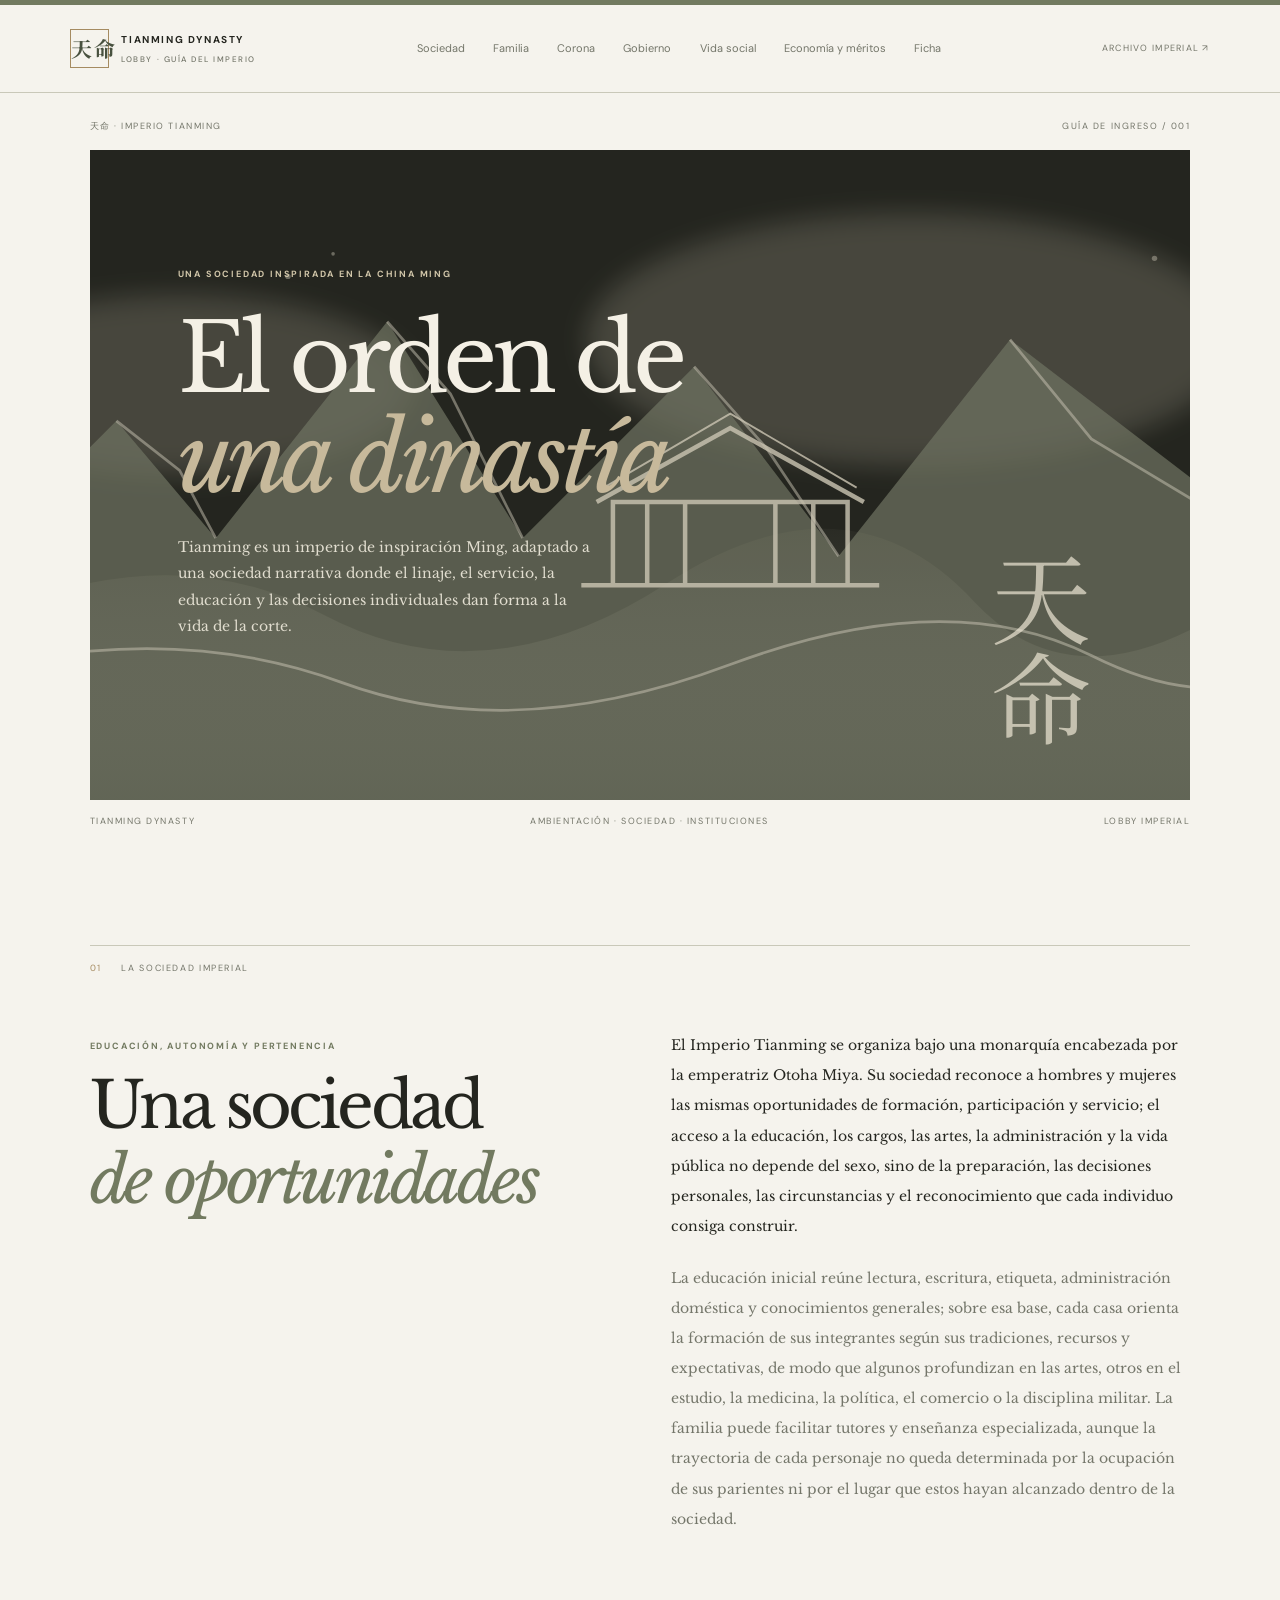
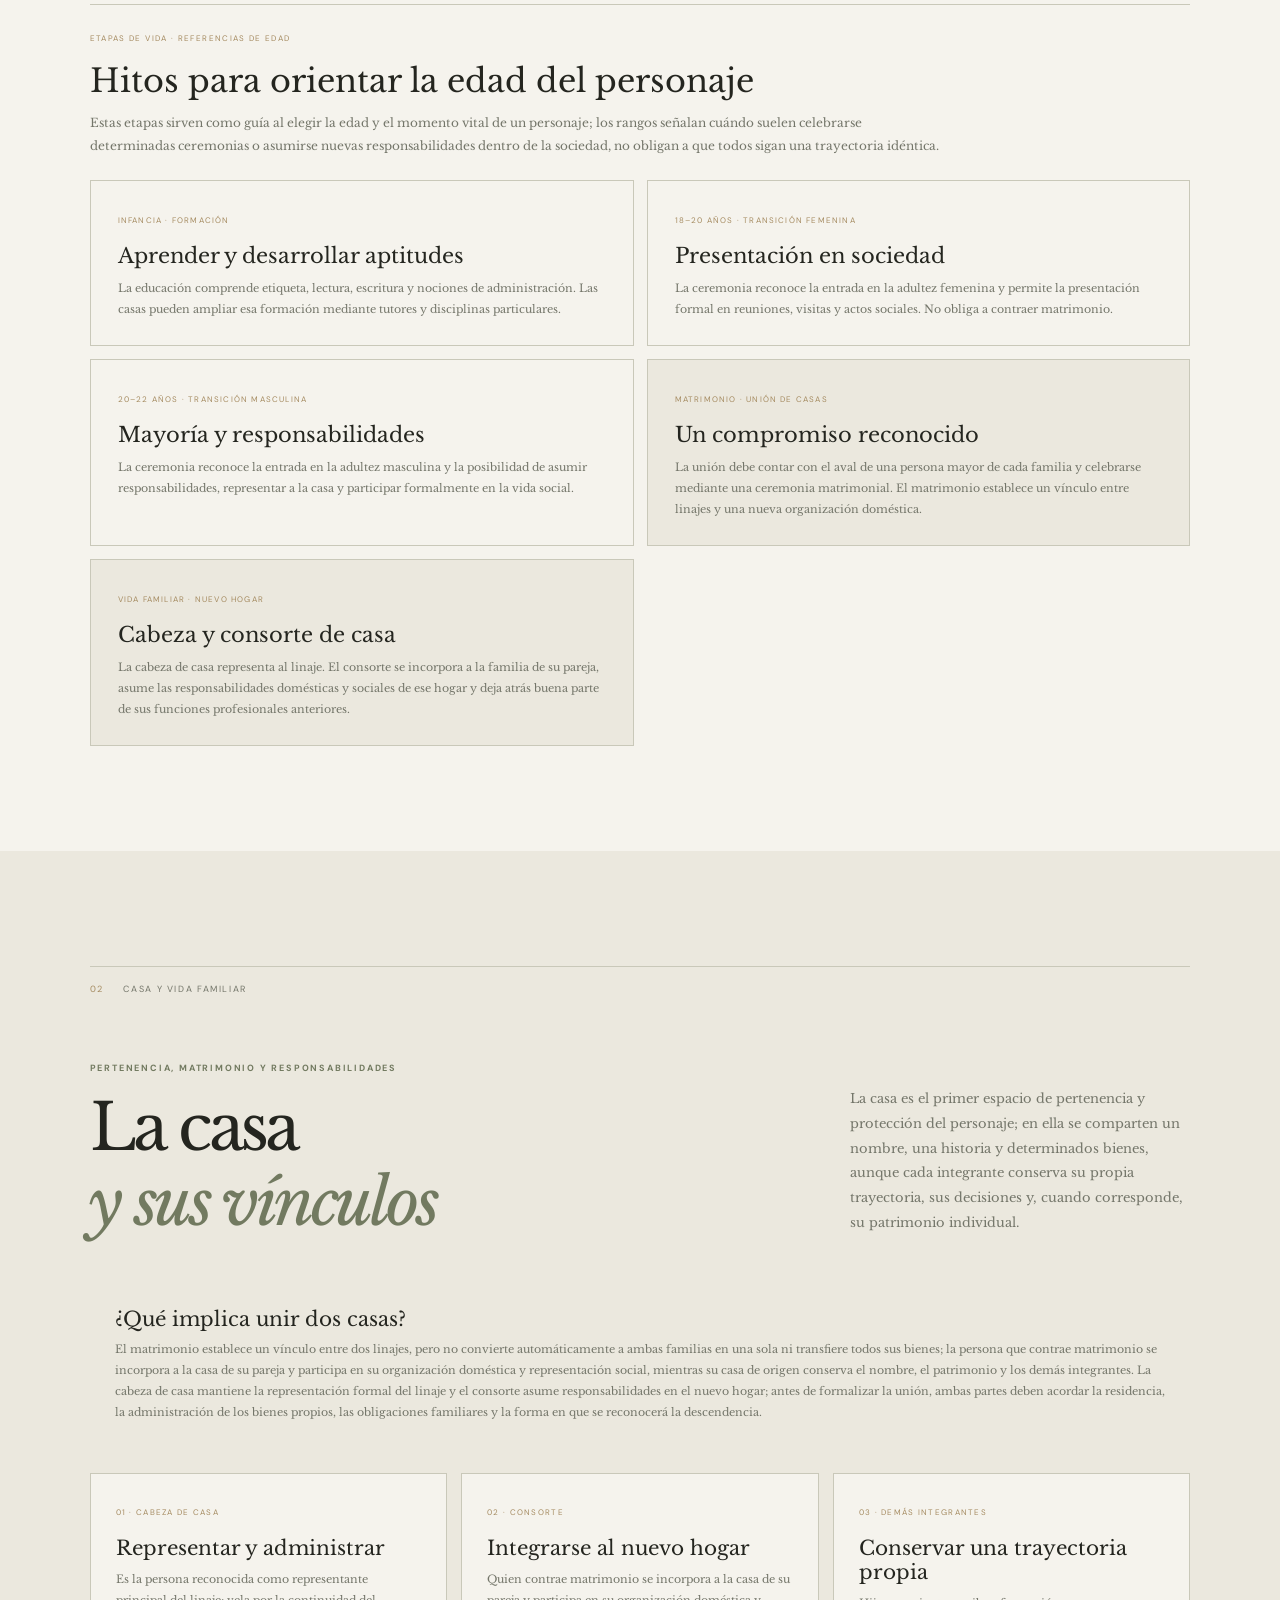
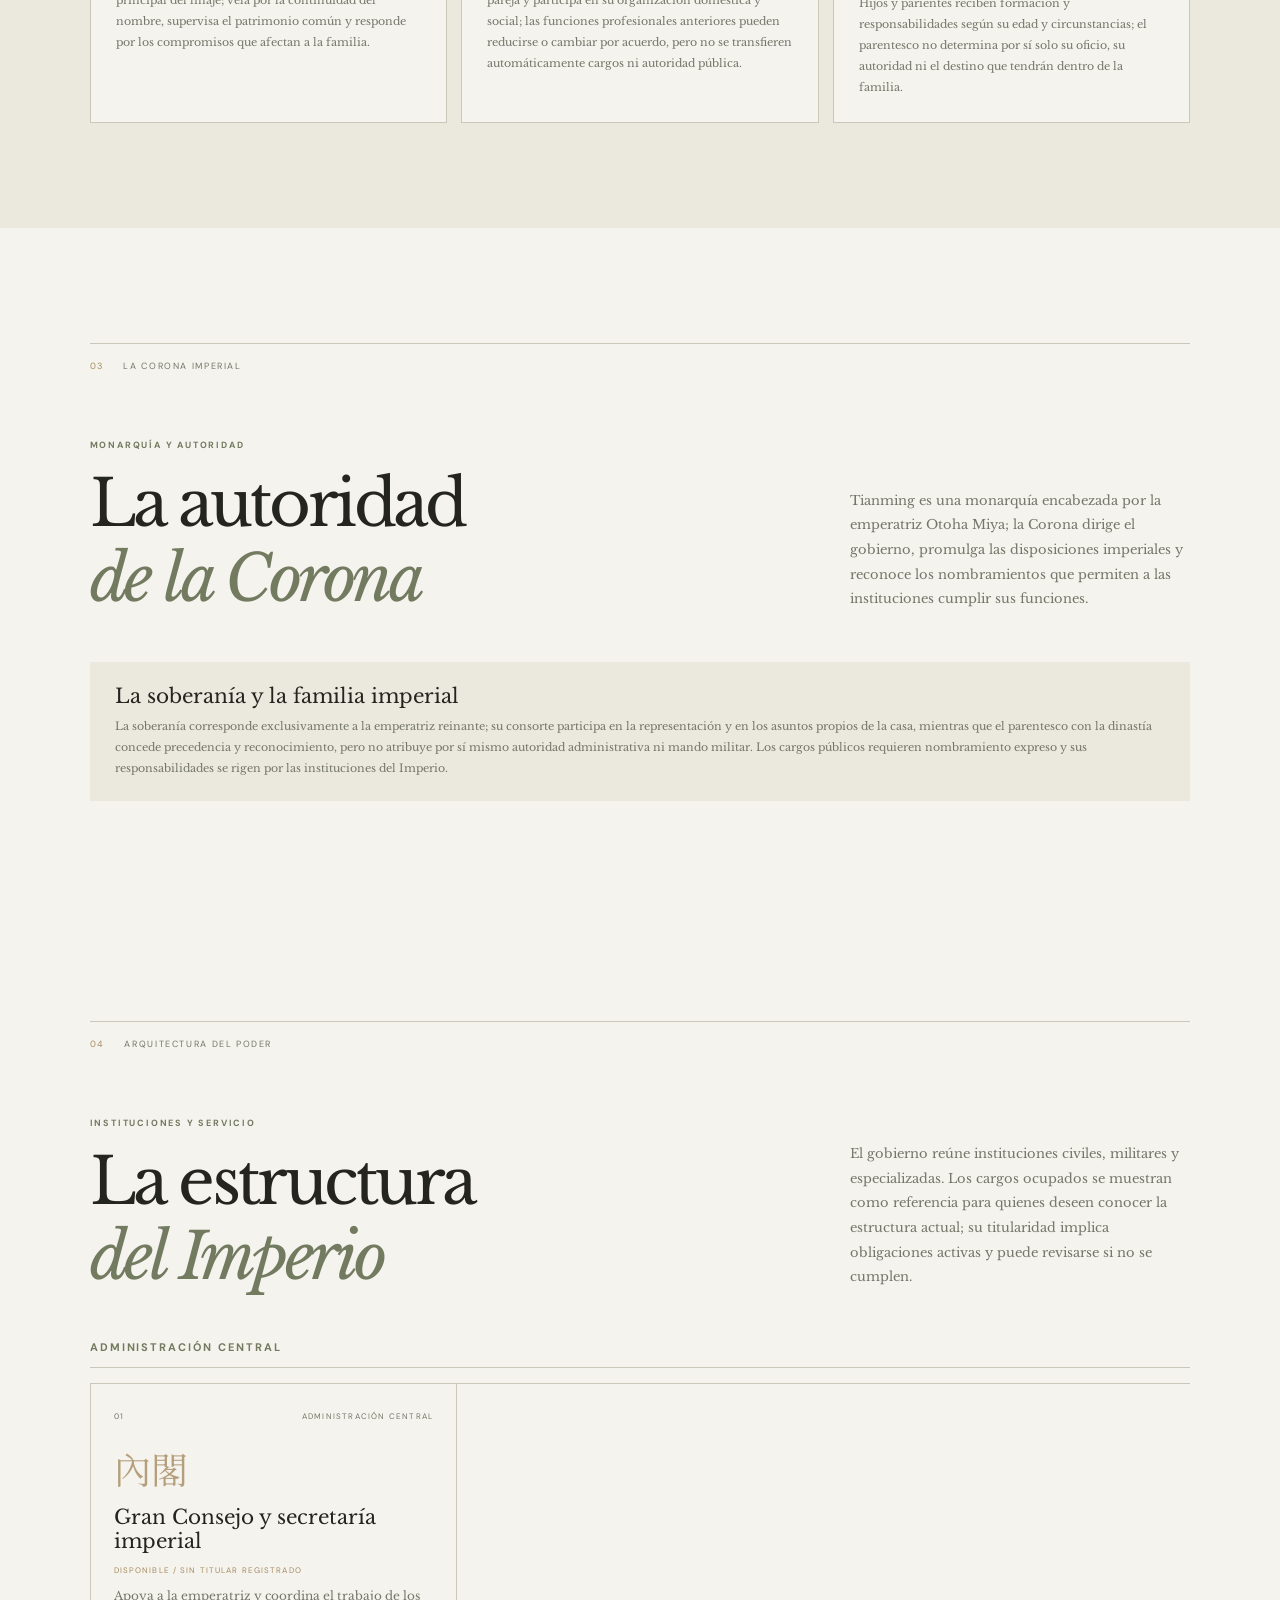
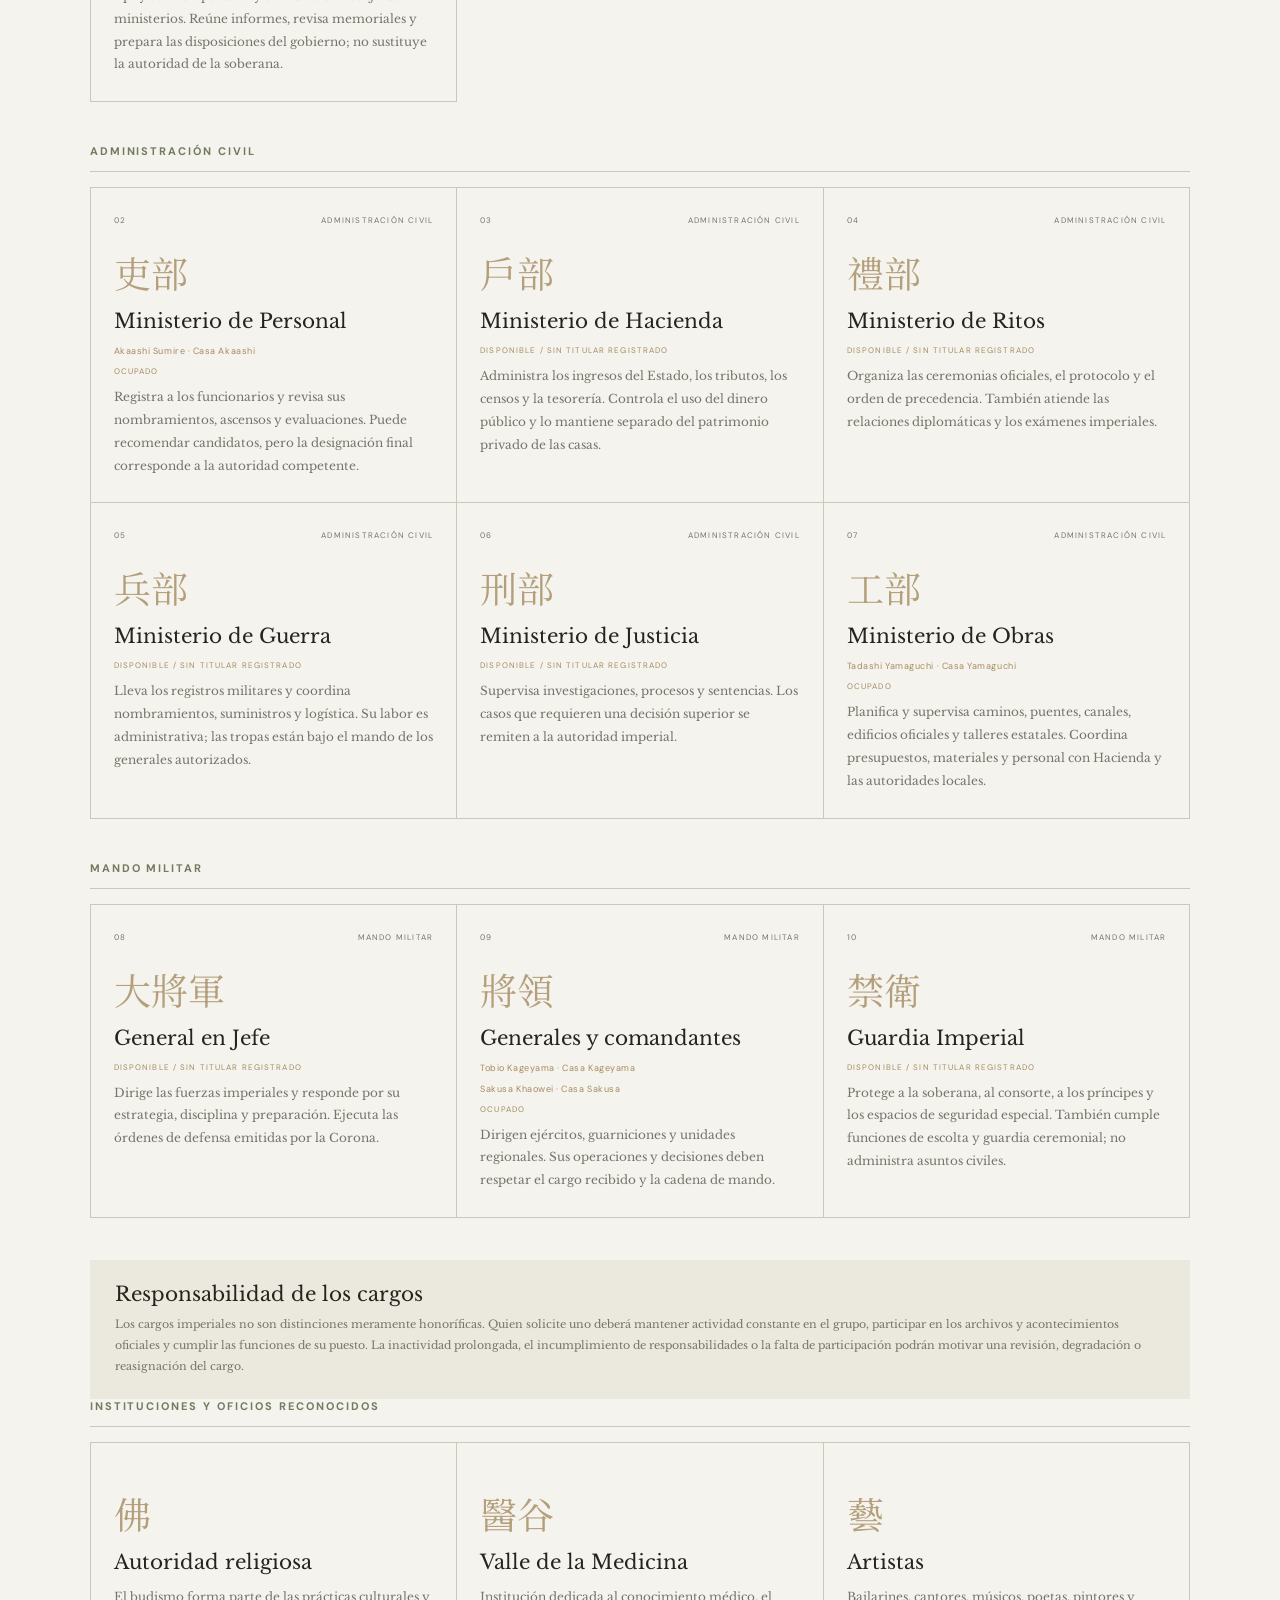
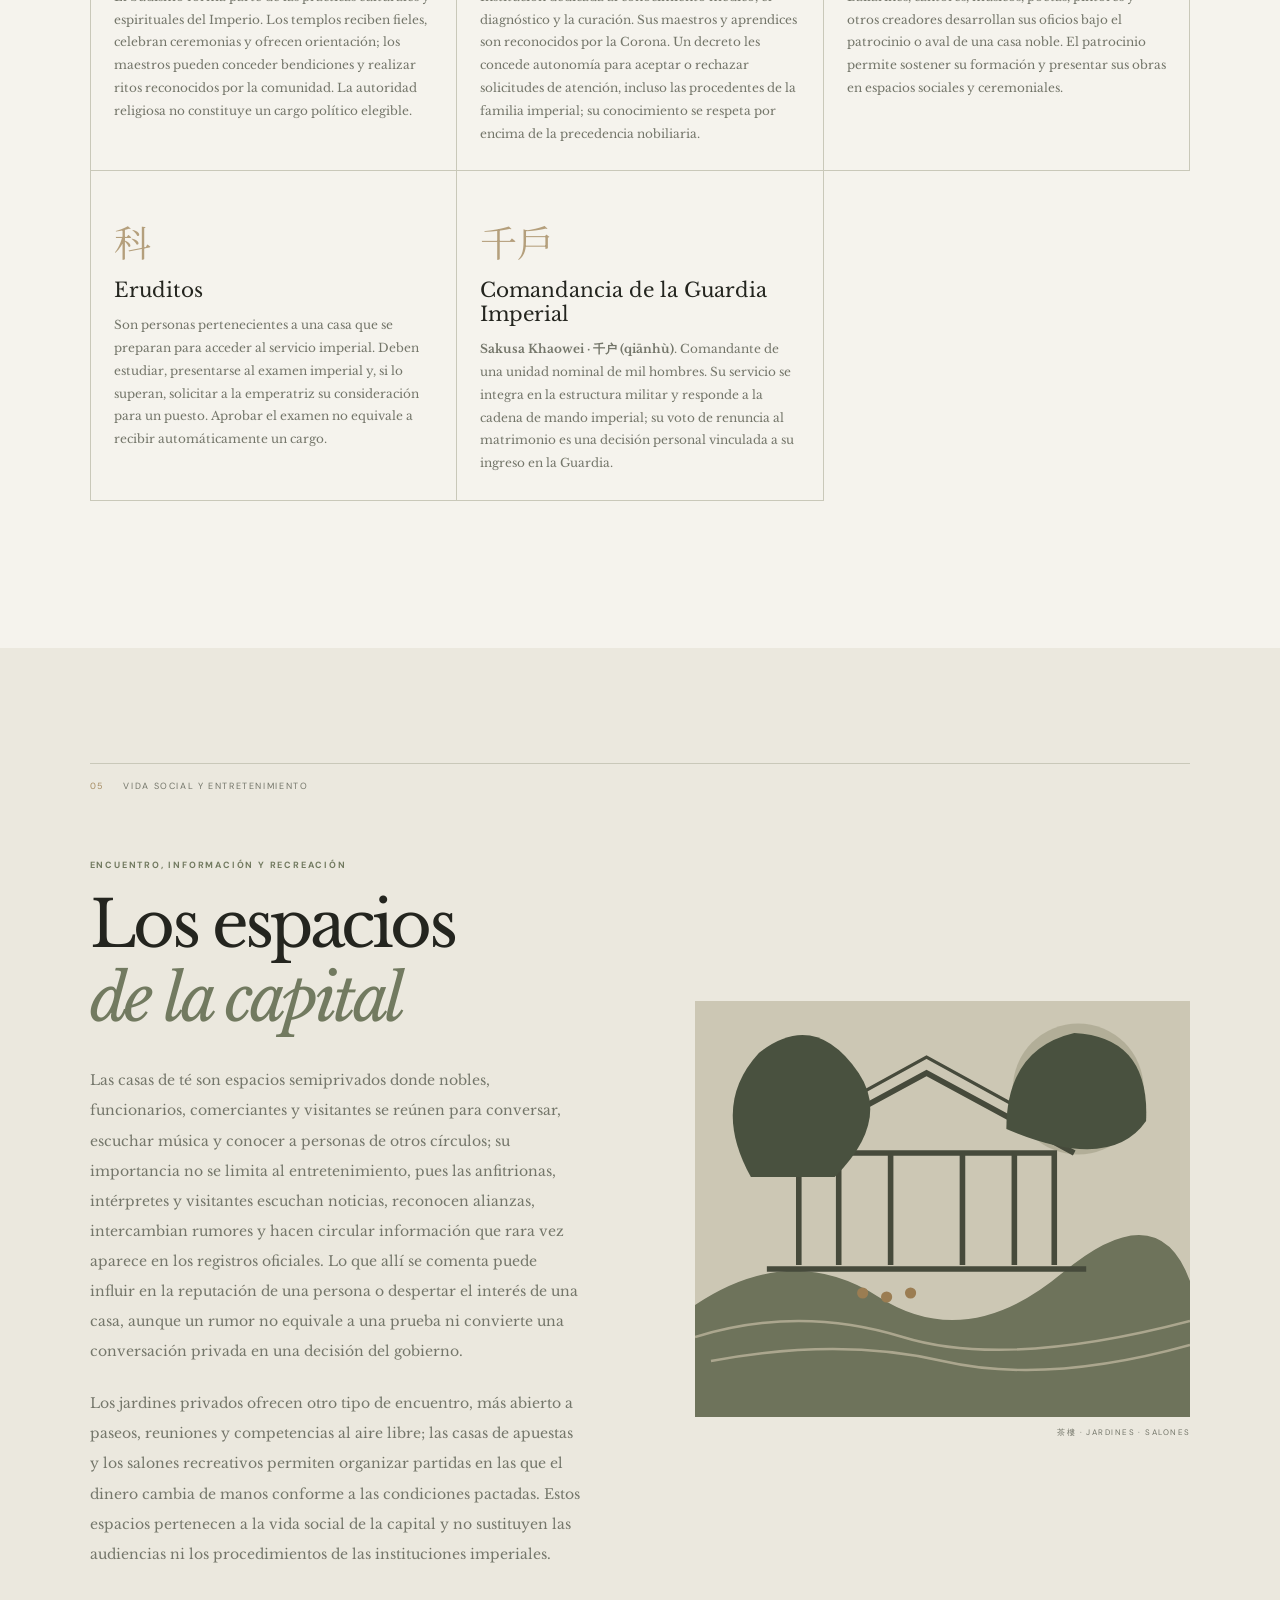
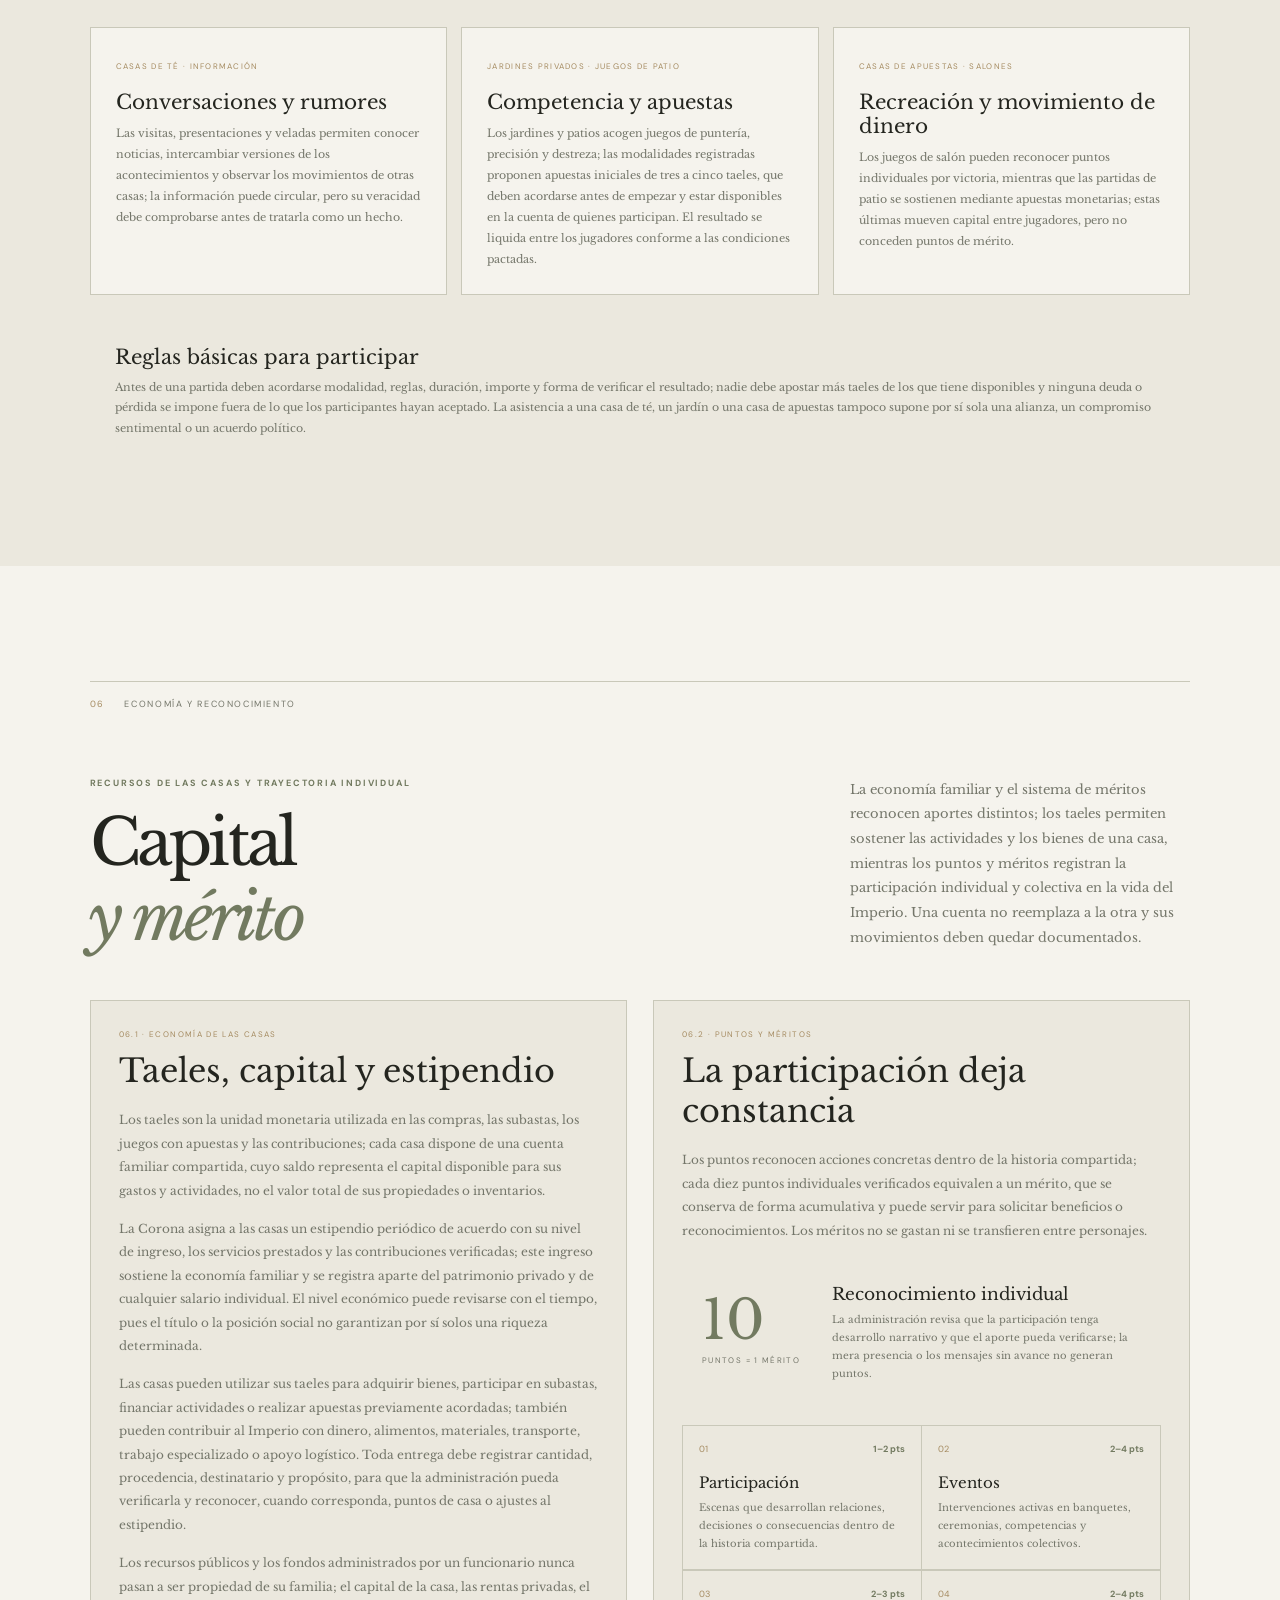
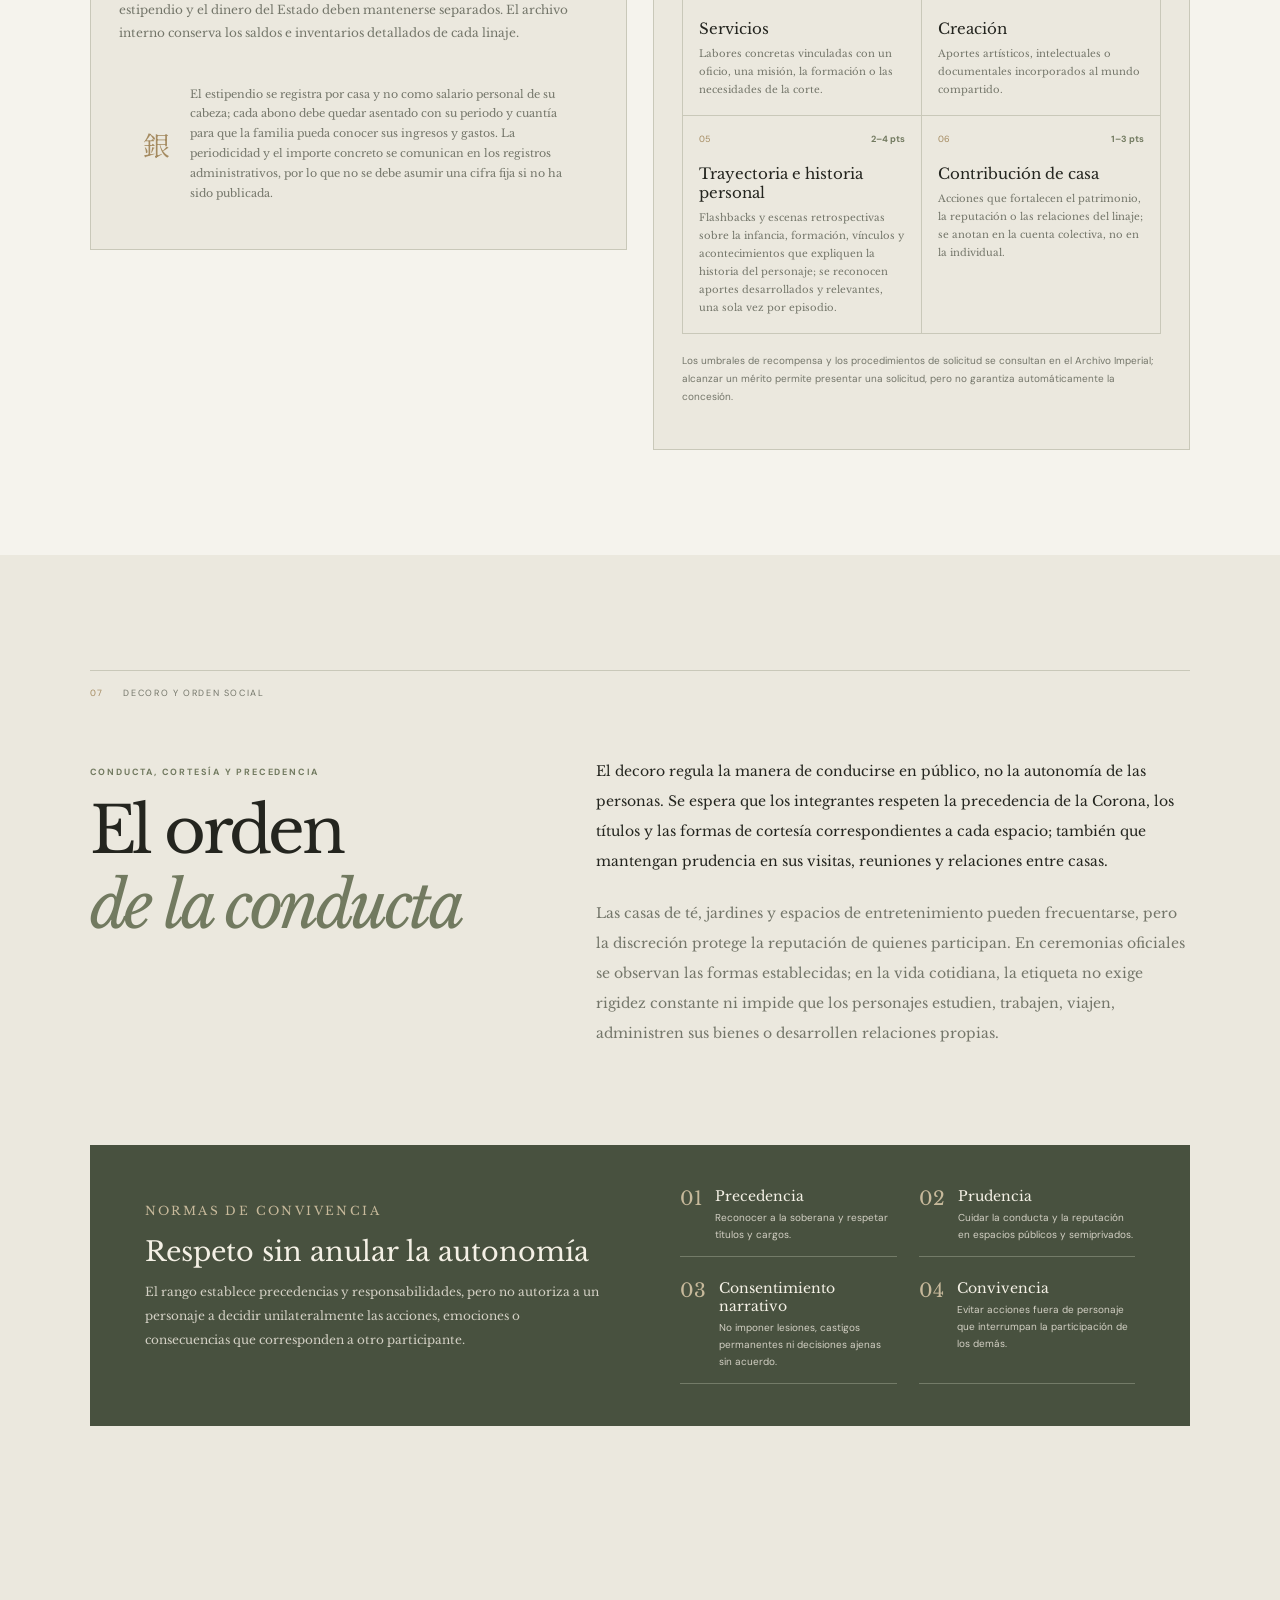
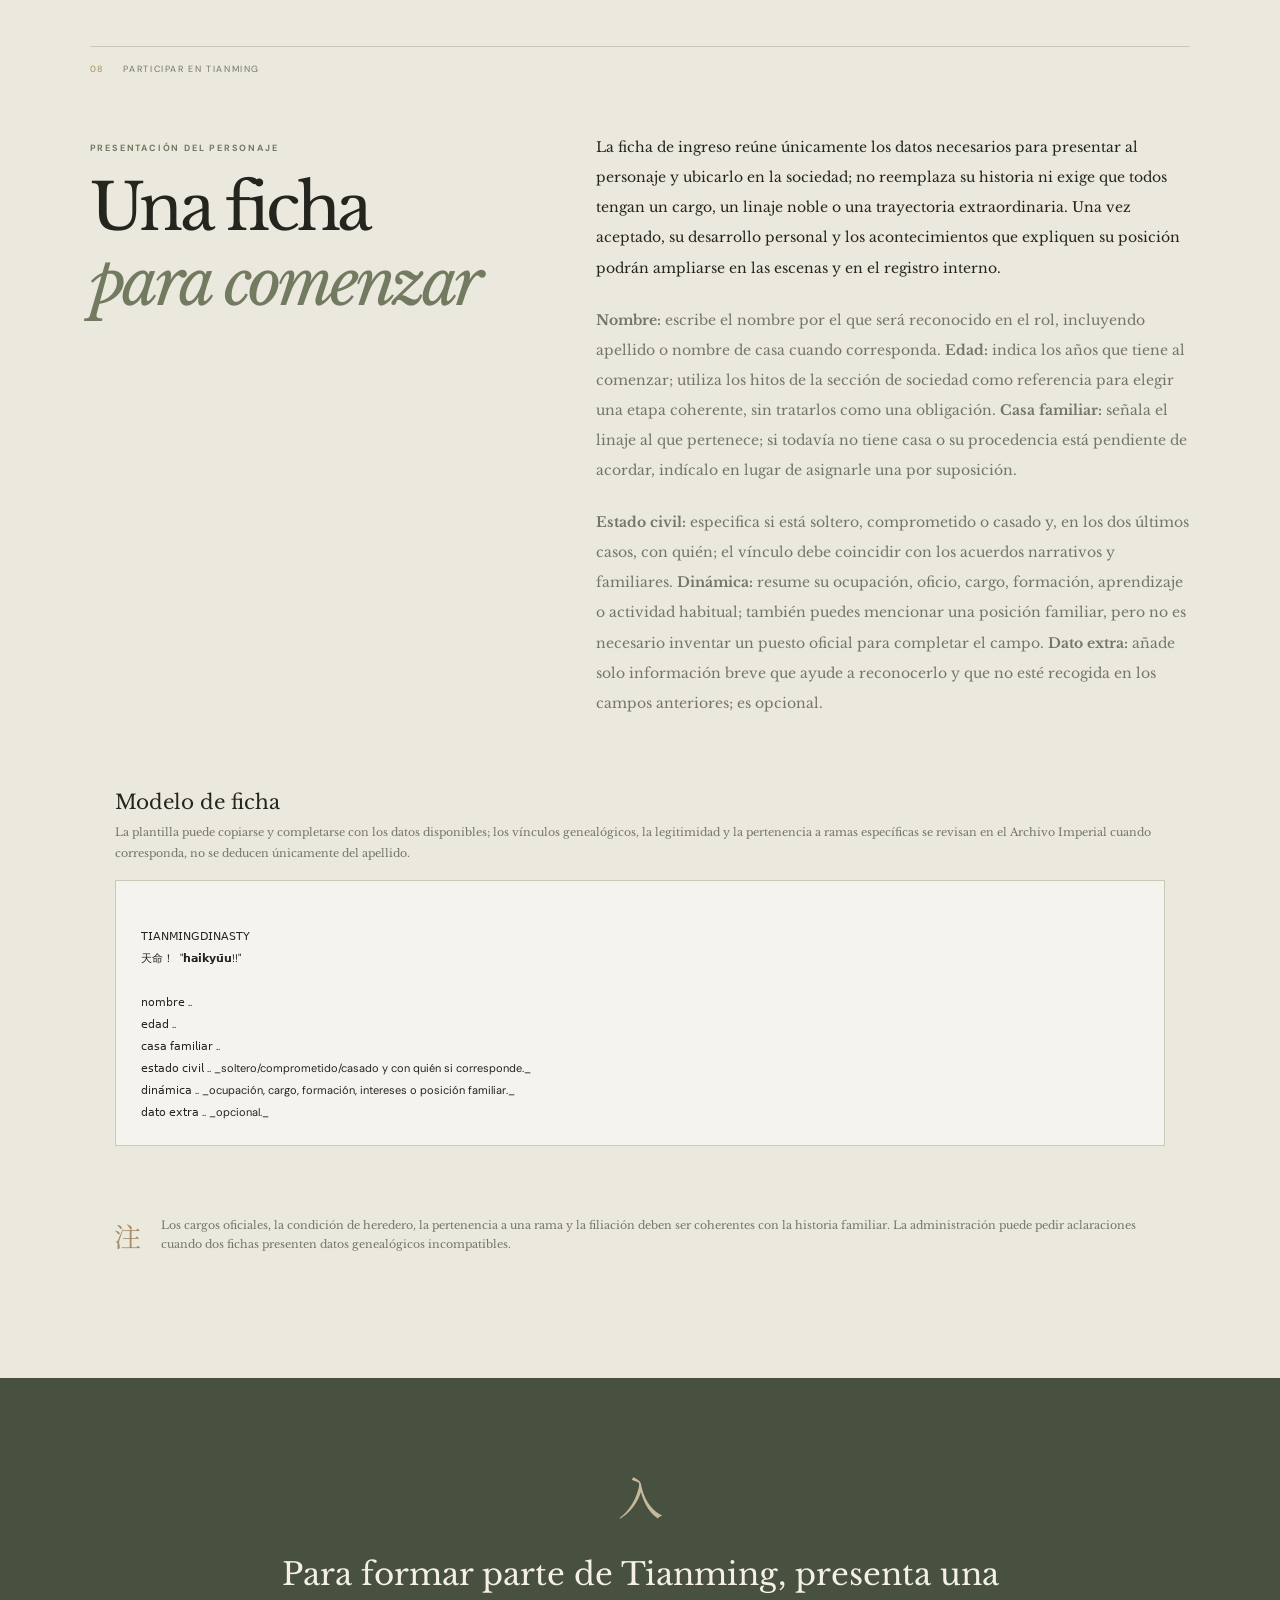
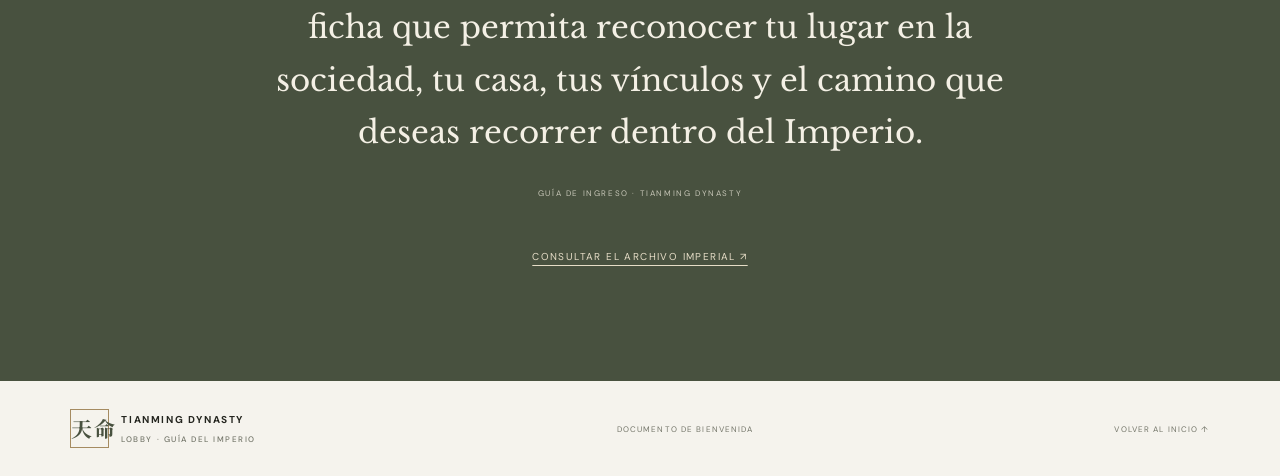
==== commit 6acd205f: "Actualizar guía pública de puntos y méritos" ====
--- a/index.html
+++ b/index.html
@@ -111,7 +111,8 @@
             <article class="point-card"><div class="point-head"><span>02</span><b>2–4 pts</b></div><h4>Eventos</h4><p>Intervenciones activas en banquetes, ceremonias, competencias y acontecimientos colectivos.</p></article>
             <article class="point-card"><div class="point-head"><span>03</span><b>2–3 pts</b></div><h4>Servicios</h4><p>Labores concretas vinculadas con un oficio, una misión, la formación o las necesidades de la corte.</p></article>
             <article class="point-card"><div class="point-head"><span>04</span><b>2–4 pts</b></div><h4>Creación</h4><p>Aportes artísticos, intelectuales o documentales incorporados al mundo compartido.</p></article>
-            <article class="point-card"><div class="point-head"><span>05</span><b>1–3 pts</b></div><h4>Contribución de casa</h4><p>Acciones que fortalecen el patrimonio, la reputación o las relaciones del linaje; se anotan en la cuenta colectiva, no en la individual.</p></article>
+            <article class="point-card"><div class="point-head"><span>05</span><b>2–4 pts</b></div><h4>Trayectoria e historia personal</h4><p>Flashbacks y escenas retrospectivas sobre la infancia, formación, vínculos y acontecimientos que expliquen la historia del personaje; se reconocen aportes desarrollados y relevantes, una sola vez por episodio.</p></article>
+            <article class="point-card"><div class="point-head"><span>06</span><b>1–3 pts</b></div><h4>Contribución de casa</h4><p>Acciones que fortalecen el patrimonio, la reputación o las relaciones del linaje; se anotan en la cuenta colectiva, no en la individual.</p></article>
           </div>
           <p class="economy-more">Los umbrales de recompensa y los procedimientos de solicitud se consultan en el Archivo Imperial; alcanzar un mérito permite presentar una solicitud, pero no garantiza automáticamente la concesión.</p>
         </section>
--- a/styles.css
+++ b/styles.css
@@ -404,3 +404,10 @@
  .lobby-points .point-card{background:var(--paper);border-color:var(--line)}
  .economy-more{color:var(--muted)}
 }
+
+/* Organigramas sin retratos ni fichas emergentes: nombre y datos en lectura directa */
+.tree-person{display:block;cursor:default;transition:border-color .2s,background .2s}
+.tree-person:hover,.tree-person:focus-visible{border-color:var(--line);background:var(--paper);outline:none}
+.tree-person-copy{display:grid;gap:5px;min-width:0}
+.tree-person-copy strong{font:14px var(--serif);font-weight:400;color:var(--ink);overflow-wrap:anywhere}
+.tree-person-copy small{font:10px/1.7 var(--sans);color:var(--muted);white-space:normal}
